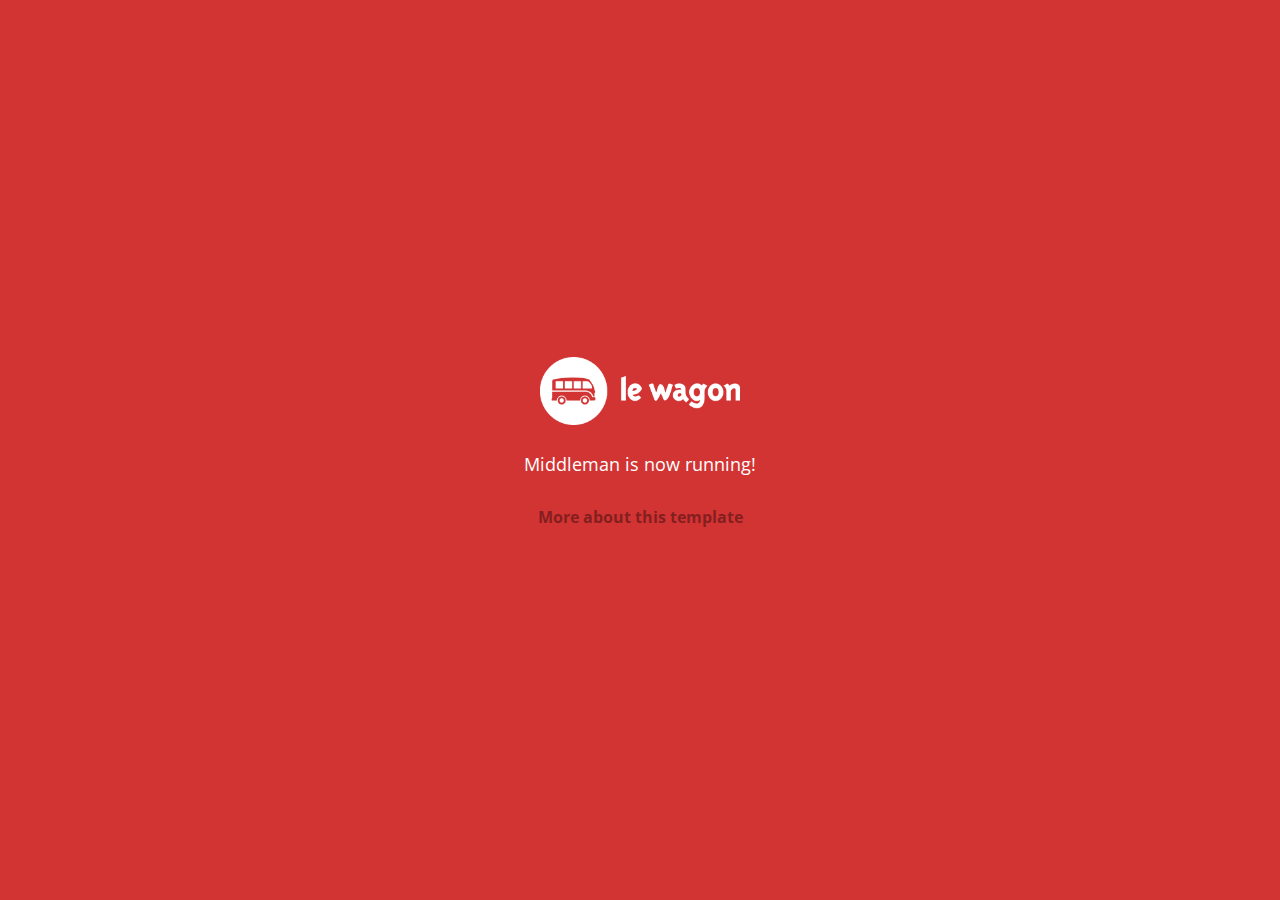
==== index.html @ abef01dd "Automated commit at 2018-11-05 09:50:36 UTC by middleman-deploy 2.0.0-alpha" ====
<!doctype html>
<html>
  <head>
    <meta charset="utf-8">
    <meta http-equiv="x-ua-compatible" content="ie=edge">
    <meta name="viewport"
          content="width=device-width, initial-scale=1, shrink-to-fit=no">
    <!-- Use the title from a page's frontmatter if it has one -->
    <title>Le Wagon - Middleman</title>
    <link href="stylesheets/application-d8451641.css" rel="stylesheet" />
    <script src="javascripts/application-93de88c9.js"></script>
    <link href="images/favicon-f15af148.png" rel="icon" type="image/png" />
  </head>
  <body>
    <div id="home">
  <div class="home-content">
    <img src="images/logo-acc9c0ec.png" width="200" alt="Logo" />
    <p>
      Middleman is now running!
    </p>
    <p class="about">
      <a href="about.html">More about this template</a>
    </p>
  </div>
</div>

  </body>
</html>
---- stylesheets/application-d8451641.css ----
@import url("https://fonts.googleapis.com/css?family=Open+Sans:400,300,700|Raleway:400,100,300,700,500");/*!
 * Bootstrap v3.3.7 (http://getbootstrap.com)
 * Copyright 2011-2016 Twitter, Inc.
 * Licensed under MIT (https://github.com/twbs/bootstrap/blob/master/LICENSE)
 *//*! normalize.css v3.0.3 | MIT License | github.com/necolas/normalize.css */html{font-family:sans-serif;-ms-text-size-adjust:100%;-webkit-text-size-adjust:100%}body{margin:0}article,aside,details,figcaption,figure,footer,header,hgroup,main,menu,nav,section,summary{display:block}audio,canvas,progress,video{display:inline-block;vertical-align:baseline}audio:not([controls]){display:none;height:0}[hidden],template{display:none}a{background-color:transparent}a:active,a:hover{outline:0}abbr[title]{border-bottom:1px dotted}b,strong{font-weight:bold}dfn{font-style:italic}h1{font-size:2em;margin:0.67em 0}mark{background:#ff0;color:#000}small{font-size:80%}sub,sup{font-size:75%;line-height:0;position:relative;vertical-align:baseline}sup{top:-0.5em}sub{bottom:-0.25em}img{border:0}svg:not(:root){overflow:hidden}figure{margin:1em 40px}hr{-webkit-box-sizing:content-box;box-sizing:content-box;height:0}pre{overflow:auto}code,kbd,pre,samp{font-family:monospace, monospace;font-size:1em}button,input,optgroup,select,textarea{color:inherit;font:inherit;margin:0}button{overflow:visible}button,select{text-transform:none}button,html input[type="button"],input[type="reset"],input[type="submit"]{-webkit-appearance:button;cursor:pointer}button[disabled],html input[disabled]{cursor:default}button::-moz-focus-inner,input::-moz-focus-inner{border:0;padding:0}input{line-height:normal}input[type="checkbox"],input[type="radio"]{-webkit-box-sizing:border-box;box-sizing:border-box;padding:0}input[type="number"]::-webkit-inner-spin-button,input[type="number"]::-webkit-outer-spin-button{height:auto}input[type="search"]{-webkit-appearance:textfield;-webkit-box-sizing:content-box;box-sizing:content-box}input[type="search"]::-webkit-search-cancel-button,input[type="search"]::-webkit-search-decoration{-webkit-appearance:none}fieldset{border:1px solid #c0c0c0;margin:0 2px;padding:0.35em 0.625em 0.75em}legend{border:0;padding:0}textarea{overflow:auto}optgroup{font-weight:bold}table{border-collapse:collapse;border-spacing:0}td,th{padding:0}/*! Source: https://github.com/h5bp/html5-boilerplate/blob/master/src/css/main.css */@media print{*,*:before,*:after{background:transparent !important;color:#000 !important;-webkit-box-shadow:none !important;box-shadow:none !important;text-shadow:none !important}a,a:visited{text-decoration:underline}a[href]:after{content:" (" attr(href) ")"}abbr[title]:after{content:" (" attr(title) ")"}a[href^="#"]:after,a[href^="javascript:"]:after{content:""}pre,blockquote{border:1px solid #999;page-break-inside:avoid}thead{display:table-header-group}tr,img{page-break-inside:avoid}img{max-width:100% !important}p,h2,h3{orphans:3;widows:3}h2,h3{page-break-after:avoid}.navbar{display:none}.btn>.caret,.dropup>.btn>.caret{border-top-color:#000 !important}.label{border:1px solid #000}.table{border-collapse:collapse !important}.table td,.table th{background-color:#fff !important}.table-bordered th,.table-bordered td{border:1px solid #ddd !important}}@font-face{font-family:'Glyphicons Halflings';src:url("../assets/bootstrap/glyphicons-halflings-regular-86b6f62b.eot");src:url("../assets/bootstrap/glyphicons-halflings-regular-86b6f62b.eot?#iefix") format("embedded-opentype"),url("../assets/bootstrap/glyphicons-halflings-regular-ca35b697.woff2") format("woff2"),url("../assets/bootstrap/glyphicons-halflings-regular-278e49a8.woff") format("woff"),url("../assets/bootstrap/glyphicons-halflings-regular-44bc1850.ttf") format("truetype"),url("../assets/bootstrap/glyphicons-halflings-regular-de51a849.svg#glyphicons_halflingsregular") format("svg")}.glyphicon{position:relative;top:1px;display:inline-block;font-family:'Glyphicons Halflings';font-style:normal;font-weight:normal;line-height:1;-webkit-font-smoothing:antialiased;-moz-osx-font-smoothing:grayscale}.glyphicon-asterisk:before{content:"\002a"}.glyphicon-plus:before{content:"\002b"}.glyphicon-euro:before,.glyphicon-eur:before{content:"\20ac"}.glyphicon-minus:before{content:"\2212"}.glyphicon-cloud:before{content:"\2601"}.glyphicon-envelope:before{content:"\2709"}.glyphicon-pencil:before{content:"\270f"}.glyphicon-glass:before{content:"\e001"}.glyphicon-music:before{content:"\e002"}.glyphicon-search:before{content:"\e003"}.glyphicon-heart:before{content:"\e005"}.glyphicon-star:before{content:"\e006"}.glyphicon-star-empty:before{content:"\e007"}.glyphicon-user:before{content:"\e008"}.glyphicon-film:before{content:"\e009"}.glyphicon-th-large:before{content:"\e010"}.glyphicon-th:before{content:"\e011"}.glyphicon-th-list:before{content:"\e012"}.glyphicon-ok:before{content:"\e013"}.glyphicon-remove:before{content:"\e014"}.glyphicon-zoom-in:before{content:"\e015"}.glyphicon-zoom-out:before{content:"\e016"}.glyphicon-off:before{content:"\e017"}.glyphicon-signal:before{content:"\e018"}.glyphicon-cog:before{content:"\e019"}.glyphicon-trash:before{content:"\e020"}.glyphicon-home:before{content:"\e021"}.glyphicon-file:before{content:"\e022"}.glyphicon-time:before{content:"\e023"}.glyphicon-road:before{content:"\e024"}.glyphicon-download-alt:before{content:"\e025"}.glyphicon-download:before{content:"\e026"}.glyphicon-upload:before{content:"\e027"}.glyphicon-inbox:before{content:"\e028"}.glyphicon-play-circle:before{content:"\e029"}.glyphicon-repeat:before{content:"\e030"}.glyphicon-refresh:before{content:"\e031"}.glyphicon-list-alt:before{content:"\e032"}.glyphicon-lock:before{content:"\e033"}.glyphicon-flag:before{content:"\e034"}.glyphicon-headphones:before{content:"\e035"}.glyphicon-volume-off:before{content:"\e036"}.glyphicon-volume-down:before{content:"\e037"}.glyphicon-volume-up:before{content:"\e038"}.glyphicon-qrcode:before{content:"\e039"}.glyphicon-barcode:before{content:"\e040"}.glyphicon-tag:before{content:"\e041"}.glyphicon-tags:before{content:"\e042"}.glyphicon-book:before{content:"\e043"}.glyphicon-bookmark:before{content:"\e044"}.glyphicon-print:before{content:"\e045"}.glyphicon-camera:before{content:"\e046"}.glyphicon-font:before{content:"\e047"}.glyphicon-bold:before{content:"\e048"}.glyphicon-italic:before{content:"\e049"}.glyphicon-text-height:before{content:"\e050"}.glyphicon-text-width:before{content:"\e051"}.glyphicon-align-left:before{content:"\e052"}.glyphicon-align-center:before{content:"\e053"}.glyphicon-align-right:before{content:"\e054"}.glyphicon-align-justify:before{content:"\e055"}.glyphicon-list:before{content:"\e056"}.glyphicon-indent-left:before{content:"\e057"}.glyphicon-indent-right:before{content:"\e058"}.glyphicon-facetime-video:before{content:"\e059"}.glyphicon-picture:before{content:"\e060"}.glyphicon-map-marker:before{content:"\e062"}.glyphicon-adjust:before{content:"\e063"}.glyphicon-tint:before{content:"\e064"}.glyphicon-edit:before{content:"\e065"}.glyphicon-share:before{content:"\e066"}.glyphicon-check:before{content:"\e067"}.glyphicon-move:before{content:"\e068"}.glyphicon-step-backward:before{content:"\e069"}.glyphicon-fast-backward:before{content:"\e070"}.glyphicon-backward:before{content:"\e071"}.glyphicon-play:before{content:"\e072"}.glyphicon-pause:before{content:"\e073"}.glyphicon-stop:before{content:"\e074"}.glyphicon-forward:before{content:"\e075"}.glyphicon-fast-forward:before{content:"\e076"}.glyphicon-step-forward:before{content:"\e077"}.glyphicon-eject:before{content:"\e078"}.glyphicon-chevron-left:before{content:"\e079"}.glyphicon-chevron-right:before{content:"\e080"}.glyphicon-plus-sign:before{content:"\e081"}.glyphicon-minus-sign:before{content:"\e082"}.glyphicon-remove-sign:before{content:"\e083"}.glyphicon-ok-sign:before{content:"\e084"}.glyphicon-question-sign:before{content:"\e085"}.glyphicon-info-sign:before{content:"\e086"}.glyphicon-screenshot:before{content:"\e087"}.glyphicon-remove-circle:before{content:"\e088"}.glyphicon-ok-circle:before{content:"\e089"}.glyphicon-ban-circle:before{content:"\e090"}.glyphicon-arrow-left:before{content:"\e091"}.glyphicon-arrow-right:before{content:"\e092"}.glyphicon-arrow-up:before{content:"\e093"}.glyphicon-arrow-down:before{content:"\e094"}.glyphicon-share-alt:before{content:"\e095"}.glyphicon-resize-full:before{content:"\e096"}.glyphicon-resize-small:before{content:"\e097"}.glyphicon-exclamation-sign:before{content:"\e101"}.glyphicon-gift:before{content:"\e102"}.glyphicon-leaf:before{content:"\e103"}.glyphicon-fire:before{content:"\e104"}.glyphicon-eye-open:before{content:"\e105"}.glyphicon-eye-close:before{content:"\e106"}.glyphicon-warning-sign:before{content:"\e107"}.glyphicon-plane:before{content:"\e108"}.glyphicon-calendar:before{content:"\e109"}.glyphicon-random:before{content:"\e110"}.glyphicon-comment:before{content:"\e111"}.glyphicon-magnet:before{content:"\e112"}.glyphicon-chevron-up:before{content:"\e113"}.glyphicon-chevron-down:before{content:"\e114"}.glyphicon-retweet:before{content:"\e115"}.glyphicon-shopping-cart:before{content:"\e116"}.glyphicon-folder-close:before{content:"\e117"}.glyphicon-folder-open:before{content:"\e118"}.glyphicon-resize-vertical:before{content:"\e119"}.glyphicon-resize-horizontal:before{content:"\e120"}.glyphicon-hdd:before{content:"\e121"}.glyphicon-bullhorn:before{content:"\e122"}.glyphicon-bell:before{content:"\e123"}.glyphicon-certificate:before{content:"\e124"}.glyphicon-thumbs-up:before{content:"\e125"}.glyphicon-thumbs-down:before{content:"\e126"}.glyphicon-hand-right:before{content:"\e127"}.glyphicon-hand-left:before{content:"\e128"}.glyphicon-hand-up:before{content:"\e129"}.glyphicon-hand-down:before{content:"\e130"}.glyphicon-circle-arrow-right:before{content:"\e131"}.glyphicon-circle-arrow-left:before{content:"\e132"}.glyphicon-circle-arrow-up:before{content:"\e133"}.glyphicon-circle-arrow-down:before{content:"\e134"}.glyphicon-globe:before{content:"\e135"}.glyphicon-wrench:before{content:"\e136"}.glyphicon-tasks:before{content:"\e137"}.glyphicon-filter:before{content:"\e138"}.glyphicon-briefcase:before{content:"\e139"}.glyphicon-fullscreen:before{content:"\e140"}.glyphicon-dashboard:before{content:"\e141"}.glyphicon-paperclip:before{content:"\e142"}.glyphicon-heart-empty:before{content:"\e143"}.glyphicon-link:before{content:"\e144"}.glyphicon-phone:before{content:"\e145"}.glyphicon-pushpin:before{content:"\e146"}.glyphicon-usd:before{content:"\e148"}.glyphicon-gbp:before{content:"\e149"}.glyphicon-sort:before{content:"\e150"}.glyphicon-sort-by-alphabet:before{content:"\e151"}.glyphicon-sort-by-alphabet-alt:before{content:"\e152"}.glyphicon-sort-by-order:before{content:"\e153"}.glyphicon-sort-by-order-alt:before{content:"\e154"}.glyphicon-sort-by-attributes:before{content:"\e155"}.glyphicon-sort-by-attributes-alt:before{content:"\e156"}.glyphicon-unchecked:before{content:"\e157"}.glyphicon-expand:before{content:"\e158"}.glyphicon-collapse-down:before{content:"\e159"}.glyphicon-collapse-up:before{content:"\e160"}.glyphicon-log-in:before{content:"\e161"}.glyphicon-flash:before{content:"\e162"}.glyphicon-log-out:before{content:"\e163"}.glyphicon-new-window:before{content:"\e164"}.glyphicon-record:before{content:"\e165"}.glyphicon-save:before{content:"\e166"}.glyphicon-open:before{content:"\e167"}.glyphicon-saved:before{content:"\e168"}.glyphicon-import:before{content:"\e169"}.glyphicon-export:before{content:"\e170"}.glyphicon-send:before{content:"\e171"}.glyphicon-floppy-disk:before{content:"\e172"}.glyphicon-floppy-saved:before{content:"\e173"}.glyphicon-floppy-remove:before{content:"\e174"}.glyphicon-floppy-save:before{content:"\e175"}.glyphicon-floppy-open:before{content:"\e176"}.glyphicon-credit-card:before{content:"\e177"}.glyphicon-transfer:before{content:"\e178"}.glyphicon-cutlery:before{content:"\e179"}.glyphicon-header:before{content:"\e180"}.glyphicon-compressed:before{content:"\e181"}.glyphicon-earphone:before{content:"\e182"}.glyphicon-phone-alt:before{content:"\e183"}.glyphicon-tower:before{content:"\e184"}.glyphicon-stats:before{content:"\e185"}.glyphicon-sd-video:before{content:"\e186"}.glyphicon-hd-video:before{content:"\e187"}.glyphicon-subtitles:before{content:"\e188"}.glyphicon-sound-stereo:before{content:"\e189"}.glyphicon-sound-dolby:before{content:"\e190"}.glyphicon-sound-5-1:before{content:"\e191"}.glyphicon-sound-6-1:before{content:"\e192"}.glyphicon-sound-7-1:before{content:"\e193"}.glyphicon-copyright-mark:before{content:"\e194"}.glyphicon-registration-mark:before{content:"\e195"}.glyphicon-cloud-download:before{content:"\e197"}.glyphicon-cloud-upload:before{content:"\e198"}.glyphicon-tree-conifer:before{content:"\e199"}.glyphicon-tree-deciduous:before{content:"\e200"}.glyphicon-cd:before{content:"\e201"}.glyphicon-save-file:before{content:"\e202"}.glyphicon-open-file:before{content:"\e203"}.glyphicon-level-up:before{content:"\e204"}.glyphicon-copy:before{content:"\e205"}.glyphicon-paste:before{content:"\e206"}.glyphicon-alert:before{content:"\e209"}.glyphicon-equalizer:before{content:"\e210"}.glyphicon-king:before{content:"\e211"}.glyphicon-queen:before{content:"\e212"}.glyphicon-pawn:before{content:"\e213"}.glyphicon-bishop:before{content:"\e214"}.glyphicon-knight:before{content:"\e215"}.glyphicon-baby-formula:before{content:"\e216"}.glyphicon-tent:before{content:"\26fa"}.glyphicon-blackboard:before{content:"\e218"}.glyphicon-bed:before{content:"\e219"}.glyphicon-apple:before{content:"\f8ff"}.glyphicon-erase:before{content:"\e221"}.glyphicon-hourglass:before{content:"\231b"}.glyphicon-lamp:before{content:"\e223"}.glyphicon-duplicate:before{content:"\e224"}.glyphicon-piggy-bank:before{content:"\e225"}.glyphicon-scissors:before{content:"\e226"}.glyphicon-bitcoin:before{content:"\e227"}.glyphicon-btc:before{content:"\e227"}.glyphicon-xbt:before{content:"\e227"}.glyphicon-yen:before{content:"\00a5"}.glyphicon-jpy:before{content:"\00a5"}.glyphicon-ruble:before{content:"\20bd"}.glyphicon-rub:before{content:"\20bd"}.glyphicon-scale:before{content:"\e230"}.glyphicon-ice-lolly:before{content:"\e231"}.glyphicon-ice-lolly-tasted:before{content:"\e232"}.glyphicon-education:before{content:"\e233"}.glyphicon-option-horizontal:before{content:"\e234"}.glyphicon-option-vertical:before{content:"\e235"}.glyphicon-menu-hamburger:before{content:"\e236"}.glyphicon-modal-window:before{content:"\e237"}.glyphicon-oil:before{content:"\e238"}.glyphicon-grain:before{content:"\e239"}.glyphicon-sunglasses:before{content:"\e240"}.glyphicon-text-size:before{content:"\e241"}.glyphicon-text-color:before{content:"\e242"}.glyphicon-text-background:before{content:"\e243"}.glyphicon-object-align-top:before{content:"\e244"}.glyphicon-object-align-bottom:before{content:"\e245"}.glyphicon-object-align-horizontal:before{content:"\e246"}.glyphicon-object-align-left:before{content:"\e247"}.glyphicon-object-align-vertical:before{content:"\e248"}.glyphicon-object-align-right:before{content:"\e249"}.glyphicon-triangle-right:before{content:"\e250"}.glyphicon-triangle-left:before{content:"\e251"}.glyphicon-triangle-bottom:before{content:"\e252"}.glyphicon-triangle-top:before{content:"\e253"}.glyphicon-console:before{content:"\e254"}.glyphicon-superscript:before{content:"\e255"}.glyphicon-subscript:before{content:"\e256"}.glyphicon-menu-left:before{content:"\e257"}.glyphicon-menu-right:before{content:"\e258"}.glyphicon-menu-down:before{content:"\e259"}.glyphicon-menu-up:before{content:"\e260"}*{-webkit-box-sizing:border-box;box-sizing:border-box}*:before,*:after{-webkit-box-sizing:border-box;box-sizing:border-box}html{font-size:10px;-webkit-tap-highlight-color:transparent}body{font-family:"Open Sans", "Helvetica", "sans-serif";font-size:18px;line-height:1.42857143;color:#333333;background-color:#F4F4F4}input,button,select,textarea{font-family:inherit;font-size:inherit;line-height:inherit}a{color:#469AE0;text-decoration:none}a:hover,a:focus{color:#1f74ba;text-decoration:underline}a:focus{outline:5px auto -webkit-focus-ring-color;outline-offset:-2px}figure{margin:0}img{vertical-align:middle}.img-responsive{display:block;max-width:100%;height:auto}.img-rounded{border-radius:2px}.img-thumbnail{padding:4px;line-height:1.42857143;background-color:#F4F4F4;border:1px solid #ddd;border-radius:2px;-webkit-transition:all 0.2s ease-in-out;transition:all 0.2s ease-in-out;display:inline-block;max-width:100%;height:auto}.img-circle{border-radius:50%}hr{margin-top:25px;margin-bottom:25px;border:0;border-top:1px solid #eeeeee}.sr-only{position:absolute;width:1px;height:1px;margin:-1px;padding:0;overflow:hidden;clip:rect(0, 0, 0, 0);border:0}.sr-only-focusable:active,.sr-only-focusable:focus{position:static;width:auto;height:auto;margin:0;overflow:visible;clip:auto}[role="button"]{cursor:pointer}h1,h2,h3,h4,h5,h6,.h1,.h2,.h3,.h4,.h5,.h6{font-family:"Raleway", "Helvetica", "sans-serif";font-weight:500;line-height:1.1;color:inherit}h1 small,h1 .small,h2 small,h2 .small,h3 small,h3 .small,h4 small,h4 .small,h5 small,h5 .small,h6 small,h6 .small,.h1 small,.h1 .small,.h2 small,.h2 .small,.h3 small,.h3 .small,.h4 small,.h4 .small,.h5 small,.h5 .small,.h6 small,.h6 .small{font-weight:normal;line-height:1;color:#777777}h1,.h1,h2,.h2,h3,.h3{margin-top:25px;margin-bottom:12.5px}h1 small,h1 .small,.h1 small,.h1 .small,h2 small,h2 .small,.h2 small,.h2 .small,h3 small,h3 .small,.h3 small,.h3 .small{font-size:65%}h4,.h4,h5,.h5,h6,.h6{margin-top:12.5px;margin-bottom:12.5px}h4 small,h4 .small,.h4 small,.h4 .small,h5 small,h5 .small,.h5 small,.h5 .small,h6 small,h6 .small,.h6 small,.h6 .small{font-size:75%}h1,.h1{font-size:46px}h2,.h2{font-size:38px}h3,.h3{font-size:31px}h4,.h4{font-size:23px}h5,.h5{font-size:18px}h6,.h6{font-size:16px}p{margin:0 0 12.5px}.lead{margin-bottom:25px;font-size:20px;font-weight:300;line-height:1.4}@media (min-width: 768px){.lead{font-size:27px}}small,.small{font-size:88%}mark,.mark{background-color:#fcf8e3;padding:.2em}.text-left{text-align:left}.text-right{text-align:right}.text-center{text-align:center}.text-justify{text-align:justify}.text-nowrap{white-space:nowrap}.text-lowercase{text-transform:lowercase}.text-uppercase,.initialism{text-transform:uppercase}.text-capitalize{text-transform:capitalize}.text-muted{color:#777777}.text-primary{color:#469AE0}a.text-primary:hover,a.text-primary:focus{color:#2381d0}.text-success{color:#3c763d}a.text-success:hover,a.text-success:focus{color:#2b542c}.text-info{color:#31708f}a.text-info:hover,a.text-info:focus{color:#245269}.text-warning{color:#8a6d3b}a.text-warning:hover,a.text-warning:focus{color:#66512c}.text-danger{color:#a94442}a.text-danger:hover,a.text-danger:focus{color:#843534}.bg-primary{color:#fff}.bg-primary{background-color:#469AE0}a.bg-primary:hover,a.bg-primary:focus{background-color:#2381d0}.bg-success{background-color:#dff0d8}a.bg-success:hover,a.bg-success:focus{background-color:#c1e2b3}.bg-info{background-color:#d9edf7}a.bg-info:hover,a.bg-info:focus{background-color:#afd9ee}.bg-warning{background-color:#fcf8e3}a.bg-warning:hover,a.bg-warning:focus{background-color:#f7ecb5}.bg-danger{background-color:#f2dede}a.bg-danger:hover,a.bg-danger:focus{background-color:#e4b9b9}.page-header{padding-bottom:11.5px;margin:50px 0 25px;border-bottom:1px solid #eeeeee}ul,ol{margin-top:0;margin-bottom:12.5px}ul ul,ul ol,ol ul,ol ol{margin-bottom:0}.list-unstyled{padding-left:0;list-style:none}.list-inline{padding-left:0;list-style:none;margin-left:-5px}.list-inline>li{display:inline-block;padding-left:5px;padding-right:5px}dl{margin-top:0;margin-bottom:25px}dt,dd{line-height:1.42857143}dt{font-weight:bold}dd{margin-left:0}.dl-horizontal dd:before,.dl-horizontal dd:after{content:" ";display:table}.dl-horizontal dd:after{clear:both}@media (min-width: 768px){.dl-horizontal dt{float:left;width:160px;clear:left;text-align:right;overflow:hidden;text-overflow:ellipsis;white-space:nowrap}.dl-horizontal dd{margin-left:180px}}abbr[title],abbr[data-original-title]{cursor:help;border-bottom:1px dotted #777777}.initialism{font-size:90%}blockquote{padding:12.5px 25px;margin:0 0 25px;font-size:22.5px;border-left:5px solid #eeeeee}blockquote p:last-child,blockquote ul:last-child,blockquote ol:last-child{margin-bottom:0}blockquote footer,blockquote small,blockquote .small{display:block;font-size:80%;line-height:1.42857143;color:#777777}blockquote footer:before,blockquote small:before,blockquote .small:before{content:'\2014 \00A0'}.blockquote-reverse,blockquote.pull-right{padding-right:15px;padding-left:0;border-right:5px solid #eeeeee;border-left:0;text-align:right}.blockquote-reverse footer:before,.blockquote-reverse small:before,.blockquote-reverse .small:before,blockquote.pull-right footer:before,blockquote.pull-right small:before,blockquote.pull-right .small:before{content:''}.blockquote-reverse footer:after,.blockquote-reverse small:after,.blockquote-reverse .small:after,blockquote.pull-right footer:after,blockquote.pull-right small:after,blockquote.pull-right .small:after{content:'\00A0 \2014'}address{margin-bottom:25px;font-style:normal;line-height:1.42857143}code,kbd,pre,samp{font-family:Menlo, Monaco, Consolas, "Courier New", monospace}code{padding:2px 4px;font-size:90%;color:#c7254e;background-color:#f9f2f4;border-radius:2px}kbd{padding:2px 4px;font-size:90%;color:#fff;background-color:#333;border-radius:2px;-webkit-box-shadow:inset 0 -1px 0 rgba(0,0,0,0.25);box-shadow:inset 0 -1px 0 rgba(0,0,0,0.25)}kbd kbd{padding:0;font-size:100%;font-weight:bold;-webkit-box-shadow:none;box-shadow:none}pre{display:block;padding:12px;margin:0 0 12.5px;font-size:17px;line-height:1.42857143;word-break:break-all;word-wrap:break-word;color:#333333;background-color:#f5f5f5;border:1px solid #ccc;border-radius:2px}pre code{padding:0;font-size:inherit;color:inherit;white-space:pre-wrap;background-color:transparent;border-radius:0}.pre-scrollable{max-height:340px;overflow-y:scroll}.container{margin-right:auto;margin-left:auto;padding-left:15px;padding-right:15px}.container:before,.container:after{content:" ";display:table}.container:after{clear:both}@media (min-width: 768px){.container{width:750px}}@media (min-width: 992px){.container{width:970px}}@media (min-width: 1200px){.container{width:1170px}}.container-fluid{margin-right:auto;margin-left:auto;padding-left:15px;padding-right:15px}.container-fluid:before,.container-fluid:after{content:" ";display:table}.container-fluid:after{clear:both}.row{margin-left:-15px;margin-right:-15px}.row:before,.row:after{content:" ";display:table}.row:after{clear:both}.col-xs-1,.col-sm-1,.col-md-1,.col-lg-1,.col-xs-2,.col-sm-2,.col-md-2,.col-lg-2,.col-xs-3,.col-sm-3,.col-md-3,.col-lg-3,.col-xs-4,.col-sm-4,.col-md-4,.col-lg-4,.col-xs-5,.col-sm-5,.col-md-5,.col-lg-5,.col-xs-6,.col-sm-6,.col-md-6,.col-lg-6,.col-xs-7,.col-sm-7,.col-md-7,.col-lg-7,.col-xs-8,.col-sm-8,.col-md-8,.col-lg-8,.col-xs-9,.col-sm-9,.col-md-9,.col-lg-9,.col-xs-10,.col-sm-10,.col-md-10,.col-lg-10,.col-xs-11,.col-sm-11,.col-md-11,.col-lg-11,.col-xs-12,.col-sm-12,.col-md-12,.col-lg-12{position:relative;min-height:1px;padding-left:15px;padding-right:15px}.col-xs-1,.col-xs-2,.col-xs-3,.col-xs-4,.col-xs-5,.col-xs-6,.col-xs-7,.col-xs-8,.col-xs-9,.col-xs-10,.col-xs-11,.col-xs-12{float:left}.col-xs-1{width:8.33333333%}.col-xs-2{width:16.66666667%}.col-xs-3{width:25%}.col-xs-4{width:33.33333333%}.col-xs-5{width:41.66666667%}.col-xs-6{width:50%}.col-xs-7{width:58.33333333%}.col-xs-8{width:66.66666667%}.col-xs-9{width:75%}.col-xs-10{width:83.33333333%}.col-xs-11{width:91.66666667%}.col-xs-12{width:100%}.col-xs-pull-0{right:auto}.col-xs-pull-1{right:8.33333333%}.col-xs-pull-2{right:16.66666667%}.col-xs-pull-3{right:25%}.col-xs-pull-4{right:33.33333333%}.col-xs-pull-5{right:41.66666667%}.col-xs-pull-6{right:50%}.col-xs-pull-7{right:58.33333333%}.col-xs-pull-8{right:66.66666667%}.col-xs-pull-9{right:75%}.col-xs-pull-10{right:83.33333333%}.col-xs-pull-11{right:91.66666667%}.col-xs-pull-12{right:100%}.col-xs-push-0{left:auto}.col-xs-push-1{left:8.33333333%}.col-xs-push-2{left:16.66666667%}.col-xs-push-3{left:25%}.col-xs-push-4{left:33.33333333%}.col-xs-push-5{left:41.66666667%}.col-xs-push-6{left:50%}.col-xs-push-7{left:58.33333333%}.col-xs-push-8{left:66.66666667%}.col-xs-push-9{left:75%}.col-xs-push-10{left:83.33333333%}.col-xs-push-11{left:91.66666667%}.col-xs-push-12{left:100%}.col-xs-offset-0{margin-left:0%}.col-xs-offset-1{margin-left:8.33333333%}.col-xs-offset-2{margin-left:16.66666667%}.col-xs-offset-3{margin-left:25%}.col-xs-offset-4{margin-left:33.33333333%}.col-xs-offset-5{margin-left:41.66666667%}.col-xs-offset-6{margin-left:50%}.col-xs-offset-7{margin-left:58.33333333%}.col-xs-offset-8{margin-left:66.66666667%}.col-xs-offset-9{margin-left:75%}.col-xs-offset-10{margin-left:83.33333333%}.col-xs-offset-11{margin-left:91.66666667%}.col-xs-offset-12{margin-left:100%}@media (min-width: 768px){.col-sm-1,.col-sm-2,.col-sm-3,.col-sm-4,.col-sm-5,.col-sm-6,.col-sm-7,.col-sm-8,.col-sm-9,.col-sm-10,.col-sm-11,.col-sm-12{float:left}.col-sm-1{width:8.33333333%}.col-sm-2{width:16.66666667%}.col-sm-3{width:25%}.col-sm-4{width:33.33333333%}.col-sm-5{width:41.66666667%}.col-sm-6{width:50%}.col-sm-7{width:58.33333333%}.col-sm-8{width:66.66666667%}.col-sm-9{width:75%}.col-sm-10{width:83.33333333%}.col-sm-11{width:91.66666667%}.col-sm-12{width:100%}.col-sm-pull-0{right:auto}.col-sm-pull-1{right:8.33333333%}.col-sm-pull-2{right:16.66666667%}.col-sm-pull-3{right:25%}.col-sm-pull-4{right:33.33333333%}.col-sm-pull-5{right:41.66666667%}.col-sm-pull-6{right:50%}.col-sm-pull-7{right:58.33333333%}.col-sm-pull-8{right:66.66666667%}.col-sm-pull-9{right:75%}.col-sm-pull-10{right:83.33333333%}.col-sm-pull-11{right:91.66666667%}.col-sm-pull-12{right:100%}.col-sm-push-0{left:auto}.col-sm-push-1{left:8.33333333%}.col-sm-push-2{left:16.66666667%}.col-sm-push-3{left:25%}.col-sm-push-4{left:33.33333333%}.col-sm-push-5{left:41.66666667%}.col-sm-push-6{left:50%}.col-sm-push-7{left:58.33333333%}.col-sm-push-8{left:66.66666667%}.col-sm-push-9{left:75%}.col-sm-push-10{left:83.33333333%}.col-sm-push-11{left:91.66666667%}.col-sm-push-12{left:100%}.col-sm-offset-0{margin-left:0%}.col-sm-offset-1{margin-left:8.33333333%}.col-sm-offset-2{margin-left:16.66666667%}.col-sm-offset-3{margin-left:25%}.col-sm-offset-4{margin-left:33.33333333%}.col-sm-offset-5{margin-left:41.66666667%}.col-sm-offset-6{margin-left:50%}.col-sm-offset-7{margin-left:58.33333333%}.col-sm-offset-8{margin-left:66.66666667%}.col-sm-offset-9{margin-left:75%}.col-sm-offset-10{margin-left:83.33333333%}.col-sm-offset-11{margin-left:91.66666667%}.col-sm-offset-12{margin-left:100%}}@media (min-width: 992px){.col-md-1,.col-md-2,.col-md-3,.col-md-4,.col-md-5,.col-md-6,.col-md-7,.col-md-8,.col-md-9,.col-md-10,.col-md-11,.col-md-12{float:left}.col-md-1{width:8.33333333%}.col-md-2{width:16.66666667%}.col-md-3{width:25%}.col-md-4{width:33.33333333%}.col-md-5{width:41.66666667%}.col-md-6{width:50%}.col-md-7{width:58.33333333%}.col-md-8{width:66.66666667%}.col-md-9{width:75%}.col-md-10{width:83.33333333%}.col-md-11{width:91.66666667%}.col-md-12{width:100%}.col-md-pull-0{right:auto}.col-md-pull-1{right:8.33333333%}.col-md-pull-2{right:16.66666667%}.col-md-pull-3{right:25%}.col-md-pull-4{right:33.33333333%}.col-md-pull-5{right:41.66666667%}.col-md-pull-6{right:50%}.col-md-pull-7{right:58.33333333%}.col-md-pull-8{right:66.66666667%}.col-md-pull-9{right:75%}.col-md-pull-10{right:83.33333333%}.col-md-pull-11{right:91.66666667%}.col-md-pull-12{right:100%}.col-md-push-0{left:auto}.col-md-push-1{left:8.33333333%}.col-md-push-2{left:16.66666667%}.col-md-push-3{left:25%}.col-md-push-4{left:33.33333333%}.col-md-push-5{left:41.66666667%}.col-md-push-6{left:50%}.col-md-push-7{left:58.33333333%}.col-md-push-8{left:66.66666667%}.col-md-push-9{left:75%}.col-md-push-10{left:83.33333333%}.col-md-push-11{left:91.66666667%}.col-md-push-12{left:100%}.col-md-offset-0{margin-left:0%}.col-md-offset-1{margin-left:8.33333333%}.col-md-offset-2{margin-left:16.66666667%}.col-md-offset-3{margin-left:25%}.col-md-offset-4{margin-left:33.33333333%}.col-md-offset-5{margin-left:41.66666667%}.col-md-offset-6{margin-left:50%}.col-md-offset-7{margin-left:58.33333333%}.col-md-offset-8{margin-left:66.66666667%}.col-md-offset-9{margin-left:75%}.col-md-offset-10{margin-left:83.33333333%}.col-md-offset-11{margin-left:91.66666667%}.col-md-offset-12{margin-left:100%}}@media (min-width: 1200px){.col-lg-1,.col-lg-2,.col-lg-3,.col-lg-4,.col-lg-5,.col-lg-6,.col-lg-7,.col-lg-8,.col-lg-9,.col-lg-10,.col-lg-11,.col-lg-12{float:left}.col-lg-1{width:8.33333333%}.col-lg-2{width:16.66666667%}.col-lg-3{width:25%}.col-lg-4{width:33.33333333%}.col-lg-5{width:41.66666667%}.col-lg-6{width:50%}.col-lg-7{width:58.33333333%}.col-lg-8{width:66.66666667%}.col-lg-9{width:75%}.col-lg-10{width:83.33333333%}.col-lg-11{width:91.66666667%}.col-lg-12{width:100%}.col-lg-pull-0{right:auto}.col-lg-pull-1{right:8.33333333%}.col-lg-pull-2{right:16.66666667%}.col-lg-pull-3{right:25%}.col-lg-pull-4{right:33.33333333%}.col-lg-pull-5{right:41.66666667%}.col-lg-pull-6{right:50%}.col-lg-pull-7{right:58.33333333%}.col-lg-pull-8{right:66.66666667%}.col-lg-pull-9{right:75%}.col-lg-pull-10{right:83.33333333%}.col-lg-pull-11{right:91.66666667%}.col-lg-pull-12{right:100%}.col-lg-push-0{left:auto}.col-lg-push-1{left:8.33333333%}.col-lg-push-2{left:16.66666667%}.col-lg-push-3{left:25%}.col-lg-push-4{left:33.33333333%}.col-lg-push-5{left:41.66666667%}.col-lg-push-6{left:50%}.col-lg-push-7{left:58.33333333%}.col-lg-push-8{left:66.66666667%}.col-lg-push-9{left:75%}.col-lg-push-10{left:83.33333333%}.col-lg-push-11{left:91.66666667%}.col-lg-push-12{left:100%}.col-lg-offset-0{margin-left:0%}.col-lg-offset-1{margin-left:8.33333333%}.col-lg-offset-2{margin-left:16.66666667%}.col-lg-offset-3{margin-left:25%}.col-lg-offset-4{margin-left:33.33333333%}.col-lg-offset-5{margin-left:41.66666667%}.col-lg-offset-6{margin-left:50%}.col-lg-offset-7{margin-left:58.33333333%}.col-lg-offset-8{margin-left:66.66666667%}.col-lg-offset-9{margin-left:75%}.col-lg-offset-10{margin-left:83.33333333%}.col-lg-offset-11{margin-left:91.66666667%}.col-lg-offset-12{margin-left:100%}}table{background-color:transparent}caption{padding-top:8px;padding-bottom:8px;color:#777777;text-align:left}th{text-align:left}.table{width:100%;max-width:100%;margin-bottom:25px}.table>thead>tr>th,.table>thead>tr>td,.table>tbody>tr>th,.table>tbody>tr>td,.table>tfoot>tr>th,.table>tfoot>tr>td{padding:8px;line-height:1.42857143;vertical-align:top;border-top:1px solid #ddd}.table>thead>tr>th{vertical-align:bottom;border-bottom:2px solid #ddd}.table>caption+thead>tr:first-child>th,.table>caption+thead>tr:first-child>td,.table>colgroup+thead>tr:first-child>th,.table>colgroup+thead>tr:first-child>td,.table>thead:first-child>tr:first-child>th,.table>thead:first-child>tr:first-child>td{border-top:0}.table>tbody+tbody{border-top:2px solid #ddd}.table .table{background-color:#F4F4F4}.table-condensed>thead>tr>th,.table-condensed>thead>tr>td,.table-condensed>tbody>tr>th,.table-condensed>tbody>tr>td,.table-condensed>tfoot>tr>th,.table-condensed>tfoot>tr>td{padding:5px}.table-bordered{border:1px solid #ddd}.table-bordered>thead>tr>th,.table-bordered>thead>tr>td,.table-bordered>tbody>tr>th,.table-bordered>tbody>tr>td,.table-bordered>tfoot>tr>th,.table-bordered>tfoot>tr>td{border:1px solid #ddd}.table-bordered>thead>tr>th,.table-bordered>thead>tr>td{border-bottom-width:2px}.table-striped>tbody>tr:nth-of-type(odd){background-color:#f9f9f9}.table-hover>tbody>tr:hover{background-color:#f5f5f5}table col[class*="col-"]{position:static;float:none;display:table-column}table td[class*="col-"],table th[class*="col-"]{position:static;float:none;display:table-cell}.table>thead>tr>td.active,.table>thead>tr>th.active,.table>thead>tr.active>td,.table>thead>tr.active>th,.table>tbody>tr>td.active,.table>tbody>tr>th.active,.table>tbody>tr.active>td,.table>tbody>tr.active>th,.table>tfoot>tr>td.active,.table>tfoot>tr>th.active,.table>tfoot>tr.active>td,.table>tfoot>tr.active>th{background-color:#f5f5f5}.table-hover>tbody>tr>td.active:hover,.table-hover>tbody>tr>th.active:hover,.table-hover>tbody>tr.active:hover>td,.table-hover>tbody>tr:hover>.active,.table-hover>tbody>tr.active:hover>th{background-color:#e8e8e8}.table>thead>tr>td.success,.table>thead>tr>th.success,.table>thead>tr.success>td,.table>thead>tr.success>th,.table>tbody>tr>td.success,.table>tbody>tr>th.success,.table>tbody>tr.success>td,.table>tbody>tr.success>th,.table>tfoot>tr>td.success,.table>tfoot>tr>th.success,.table>tfoot>tr.success>td,.table>tfoot>tr.success>th{background-color:#dff0d8}.table-hover>tbody>tr>td.success:hover,.table-hover>tbody>tr>th.success:hover,.table-hover>tbody>tr.success:hover>td,.table-hover>tbody>tr:hover>.success,.table-hover>tbody>tr.success:hover>th{background-color:#d0e9c6}.table>thead>tr>td.info,.table>thead>tr>th.info,.table>thead>tr.info>td,.table>thead>tr.info>th,.table>tbody>tr>td.info,.table>tbody>tr>th.info,.table>tbody>tr.info>td,.table>tbody>tr.info>th,.table>tfoot>tr>td.info,.table>tfoot>tr>th.info,.table>tfoot>tr.info>td,.table>tfoot>tr.info>th{background-color:#d9edf7}.table-hover>tbody>tr>td.info:hover,.table-hover>tbody>tr>th.info:hover,.table-hover>tbody>tr.info:hover>td,.table-hover>tbody>tr:hover>.info,.table-hover>tbody>tr.info:hover>th{background-color:#c4e3f3}.table>thead>tr>td.warning,.table>thead>tr>th.warning,.table>thead>tr.warning>td,.table>thead>tr.warning>th,.table>tbody>tr>td.warning,.table>tbody>tr>th.warning,.table>tbody>tr.warning>td,.table>tbody>tr.warning>th,.table>tfoot>tr>td.warning,.table>tfoot>tr>th.warning,.table>tfoot>tr.warning>td,.table>tfoot>tr.warning>th{background-color:#fcf8e3}.table-hover>tbody>tr>td.warning:hover,.table-hover>tbody>tr>th.warning:hover,.table-hover>tbody>tr.warning:hover>td,.table-hover>tbody>tr:hover>.warning,.table-hover>tbody>tr.warning:hover>th{background-color:#faf2cc}.table>thead>tr>td.danger,.table>thead>tr>th.danger,.table>thead>tr.danger>td,.table>thead>tr.danger>th,.table>tbody>tr>td.danger,.table>tbody>tr>th.danger,.table>tbody>tr.danger>td,.table>tbody>tr.danger>th,.table>tfoot>tr>td.danger,.table>tfoot>tr>th.danger,.table>tfoot>tr.danger>td,.table>tfoot>tr.danger>th{background-color:#f2dede}.table-hover>tbody>tr>td.danger:hover,.table-hover>tbody>tr>th.danger:hover,.table-hover>tbody>tr.danger:hover>td,.table-hover>tbody>tr:hover>.danger,.table-hover>tbody>tr.danger:hover>th{background-color:#ebcccc}.table-responsive{overflow-x:auto;min-height:0.01%}@media screen and (max-width: 767px){.table-responsive{width:100%;margin-bottom:18.75px;overflow-y:hidden;-ms-overflow-style:-ms-autohiding-scrollbar;border:1px solid #ddd}.table-responsive>.table{margin-bottom:0}.table-responsive>.table>thead>tr>th,.table-responsive>.table>thead>tr>td,.table-responsive>.table>tbody>tr>th,.table-responsive>.table>tbody>tr>td,.table-responsive>.table>tfoot>tr>th,.table-responsive>.table>tfoot>tr>td{white-space:nowrap}.table-responsive>.table-bordered{border:0}.table-responsive>.table-bordered>thead>tr>th:first-child,.table-responsive>.table-bordered>thead>tr>td:first-child,.table-responsive>.table-bordered>tbody>tr>th:first-child,.table-responsive>.table-bordered>tbody>tr>td:first-child,.table-responsive>.table-bordered>tfoot>tr>th:first-child,.table-responsive>.table-bordered>tfoot>tr>td:first-child{border-left:0}.table-responsive>.table-bordered>thead>tr>th:last-child,.table-responsive>.table-bordered>thead>tr>td:last-child,.table-responsive>.table-bordered>tbody>tr>th:last-child,.table-responsive>.table-bordered>tbody>tr>td:last-child,.table-responsive>.table-bordered>tfoot>tr>th:last-child,.table-responsive>.table-bordered>tfoot>tr>td:last-child{border-right:0}.table-responsive>.table-bordered>tbody>tr:last-child>th,.table-responsive>.table-bordered>tbody>tr:last-child>td,.table-responsive>.table-bordered>tfoot>tr:last-child>th,.table-responsive>.table-bordered>tfoot>tr:last-child>td{border-bottom:0}}fieldset{padding:0;margin:0;border:0;min-width:0}legend{display:block;width:100%;padding:0;margin-bottom:25px;font-size:27px;line-height:inherit;color:#333333;border:0;border-bottom:1px solid #e5e5e5}label{display:inline-block;max-width:100%;margin-bottom:5px;font-weight:bold}input[type="search"]{-webkit-box-sizing:border-box;box-sizing:border-box}input[type="radio"],input[type="checkbox"]{margin:4px 0 0;margin-top:1px \9;line-height:normal}input[type="file"]{display:block}input[type="range"]{display:block;width:100%}select[multiple],select[size]{height:auto}input[type="file"]:focus,input[type="radio"]:focus,input[type="checkbox"]:focus{outline:5px auto -webkit-focus-ring-color;outline-offset:-2px}output{display:block;padding-top:7px;font-size:18px;line-height:1.42857143;color:#000000}.form-control{display:block;width:100%;height:39px;padding:6px 12px;font-size:18px;line-height:1.42857143;color:#000000;background-color:#fff;background-image:none;border:1px solid #ccc;border-radius:2px;-webkit-box-shadow:inset 0 1px 1px rgba(0,0,0,0.075);box-shadow:inset 0 1px 1px rgba(0,0,0,0.075);-webkit-transition:border-color ease-in-out 0.15s, box-shadow ease-in-out 0.15s;-webkit-transition:border-color ease-in-out 0.15s, -webkit-box-shadow ease-in-out 0.15s;transition:border-color ease-in-out 0.15s, -webkit-box-shadow ease-in-out 0.15s;transition:border-color ease-in-out 0.15s, box-shadow ease-in-out 0.15s;transition:border-color ease-in-out 0.15s, box-shadow ease-in-out 0.15s, -webkit-box-shadow ease-in-out 0.15s}.form-control:focus{border-color:#66afe9;outline:0;-webkit-box-shadow:inset 0 1px 1px rgba(0,0,0,0.075),0 0 8px rgba(102,175,233,0.6);box-shadow:inset 0 1px 1px rgba(0,0,0,0.075),0 0 8px rgba(102,175,233,0.6)}.form-control::-moz-placeholder{color:#999;opacity:1}.form-control:-ms-input-placeholder{color:#999}.form-control::-webkit-input-placeholder{color:#999}.form-control::-ms-expand{border:0;background-color:transparent}.form-control[disabled],.form-control[readonly],fieldset[disabled] .form-control{background-color:#eeeeee;opacity:1}.form-control[disabled],fieldset[disabled] .form-control{cursor:not-allowed}textarea.form-control{height:auto}input[type="search"]{-webkit-appearance:none}@media screen and (-webkit-min-device-pixel-ratio: 0){input[type="date"].form-control,input[type="time"].form-control,input[type="datetime-local"].form-control,input[type="month"].form-control{line-height:39px}input[type="date"].input-sm,.input-group-sm>input[type="date"].form-control,.input-group-sm>input[type="date"].input-group-addon,.input-group-sm>.input-group-btn>input[type="date"].btn,.input-group-sm input[type="date"],input[type="time"].input-sm,.input-group-sm>input[type="time"].form-control,.input-group-sm>input[type="time"].input-group-addon,.input-group-sm>.input-group-btn>input[type="time"].btn,.input-group-sm input[type="time"],input[type="datetime-local"].input-sm,.input-group-sm>input[type="datetime-local"].form-control,.input-group-sm>input[type="datetime-local"].input-group-addon,.input-group-sm>.input-group-btn>input[type="datetime-local"].btn,.input-group-sm input[type="datetime-local"],input[type="month"].input-sm,.input-group-sm>input[type="month"].form-control,.input-group-sm>input[type="month"].input-group-addon,.input-group-sm>.input-group-btn>input[type="month"].btn,.input-group-sm input[type="month"]{line-height:36px}input[type="date"].input-lg,.input-group-lg>input[type="date"].form-control,.input-group-lg>input[type="date"].input-group-addon,.input-group-lg>.input-group-btn>input[type="date"].btn,.input-group-lg input[type="date"],input[type="time"].input-lg,.input-group-lg>input[type="time"].form-control,.input-group-lg>input[type="time"].input-group-addon,.input-group-lg>.input-group-btn>input[type="time"].btn,.input-group-lg input[type="time"],input[type="datetime-local"].input-lg,.input-group-lg>input[type="datetime-local"].form-control,.input-group-lg>input[type="datetime-local"].input-group-addon,.input-group-lg>.input-group-btn>input[type="datetime-local"].btn,.input-group-lg input[type="datetime-local"],input[type="month"].input-lg,.input-group-lg>input[type="month"].form-control,.input-group-lg>input[type="month"].input-group-addon,.input-group-lg>.input-group-btn>input[type="month"].btn,.input-group-lg input[type="month"]{line-height:53px}}.form-group{margin-bottom:15px}.radio,.checkbox{position:relative;display:block;margin-top:10px;margin-bottom:10px}.radio label,.checkbox label{min-height:25px;padding-left:20px;margin-bottom:0;font-weight:normal;cursor:pointer}.radio input[type="radio"],.radio-inline input[type="radio"],.checkbox input[type="checkbox"],.checkbox-inline input[type="checkbox"]{position:absolute;margin-left:-20px;margin-top:4px \9}.radio+.radio,.checkbox+.checkbox{margin-top:-5px}.radio-inline,.checkbox-inline{position:relative;display:inline-block;padding-left:20px;margin-bottom:0;vertical-align:middle;font-weight:normal;cursor:pointer}.radio-inline+.radio-inline,.checkbox-inline+.checkbox-inline{margin-top:0;margin-left:10px}input[type="radio"][disabled],input[type="radio"].disabled,fieldset[disabled] input[type="radio"],input[type="checkbox"][disabled],input[type="checkbox"].disabled,fieldset[disabled] input[type="checkbox"]{cursor:not-allowed}.radio-inline.disabled,fieldset[disabled] .radio-inline,.checkbox-inline.disabled,fieldset[disabled] .checkbox-inline{cursor:not-allowed}.radio.disabled label,fieldset[disabled] .radio label,.checkbox.disabled label,fieldset[disabled] .checkbox label{cursor:not-allowed}.form-control-static{padding-top:7px;padding-bottom:7px;margin-bottom:0;min-height:43px}.form-control-static.input-lg,.input-group-lg>.form-control-static.form-control,.input-group-lg>.form-control-static.input-group-addon,.input-group-lg>.input-group-btn>.form-control-static.btn,.form-control-static.input-sm,.input-group-sm>.form-control-static.form-control,.input-group-sm>.form-control-static.input-group-addon,.input-group-sm>.input-group-btn>.form-control-static.btn{padding-left:0;padding-right:0}.input-sm,.input-group-sm>.form-control,.input-group-sm>.input-group-addon,.input-group-sm>.input-group-btn>.btn{height:36px;padding:5px 10px;font-size:16px;line-height:1.5;border-radius:2px}select.input-sm,.input-group-sm>select.form-control,.input-group-sm>select.input-group-addon,.input-group-sm>.input-group-btn>select.btn{height:36px;line-height:36px}textarea.input-sm,.input-group-sm>textarea.form-control,.input-group-sm>textarea.input-group-addon,.input-group-sm>.input-group-btn>textarea.btn,select[multiple].input-sm,.input-group-sm>select[multiple].form-control,.input-group-sm>select[multiple].input-group-addon,.input-group-sm>.input-group-btn>select[multiple].btn{height:auto}.form-group-sm .form-control{height:36px;padding:5px 10px;font-size:16px;line-height:1.5;border-radius:2px}.form-group-sm select.form-control{height:36px;line-height:36px}.form-group-sm textarea.form-control,.form-group-sm select[multiple].form-control{height:auto}.form-group-sm .form-control-static{height:36px;min-height:41px;padding:6px 10px;font-size:16px;line-height:1.5}.input-lg,.input-group-lg>.form-control,.input-group-lg>.input-group-addon,.input-group-lg>.input-group-btn>.btn{height:53px;padding:10px 16px;font-size:23px;line-height:1.3333333;border-radius:2px}select.input-lg,.input-group-lg>select.form-control,.input-group-lg>select.input-group-addon,.input-group-lg>.input-group-btn>select.btn{height:53px;line-height:53px}textarea.input-lg,.input-group-lg>textarea.form-control,.input-group-lg>textarea.input-group-addon,.input-group-lg>.input-group-btn>textarea.btn,select[multiple].input-lg,.input-group-lg>select[multiple].form-control,.input-group-lg>select[multiple].input-group-addon,.input-group-lg>.input-group-btn>select[multiple].btn{height:auto}.form-group-lg .form-control{height:53px;padding:10px 16px;font-size:23px;line-height:1.3333333;border-radius:2px}.form-group-lg select.form-control{height:53px;line-height:53px}.form-group-lg textarea.form-control,.form-group-lg select[multiple].form-control{height:auto}.form-group-lg .form-control-static{height:53px;min-height:48px;padding:11px 16px;font-size:23px;line-height:1.3333333}.has-feedback{position:relative}.has-feedback .form-control{padding-right:48.75px}.form-control-feedback{position:absolute;top:0;right:0;z-index:2;display:block;width:39px;height:39px;line-height:39px;text-align:center;pointer-events:none}.input-lg+.form-control-feedback,.input-group-lg>.form-control+.form-control-feedback,.input-group-lg>.input-group-addon+.form-control-feedback,.input-group-lg>.input-group-btn>.btn+.form-control-feedback,.input-group-lg+.form-control-feedback,.form-group-lg .form-control+.form-control-feedback{width:53px;height:53px;line-height:53px}.input-sm+.form-control-feedback,.input-group-sm>.form-control+.form-control-feedback,.input-group-sm>.input-group-addon+.form-control-feedback,.input-group-sm>.input-group-btn>.btn+.form-control-feedback,.input-group-sm+.form-control-feedback,.form-group-sm .form-control+.form-control-feedback{width:36px;height:36px;line-height:36px}.has-success .help-block,.has-success .control-label,.has-success .radio,.has-success .checkbox,.has-success .radio-inline,.has-success .checkbox-inline,.has-success.radio label,.has-success.checkbox label,.has-success.radio-inline label,.has-success.checkbox-inline label{color:#3c763d}.has-success .form-control{border-color:#3c763d;-webkit-box-shadow:inset 0 1px 1px rgba(0,0,0,0.075);box-shadow:inset 0 1px 1px rgba(0,0,0,0.075)}.has-success .form-control:focus{border-color:#2b542c;-webkit-box-shadow:inset 0 1px 1px rgba(0,0,0,0.075),0 0 6px #67b168;box-shadow:inset 0 1px 1px rgba(0,0,0,0.075),0 0 6px #67b168}.has-success .input-group-addon{color:#3c763d;border-color:#3c763d;background-color:#dff0d8}.has-success .form-control-feedback{color:#3c763d}.has-warning .help-block,.has-warning .control-label,.has-warning .radio,.has-warning .checkbox,.has-warning .radio-inline,.has-warning .checkbox-inline,.has-warning.radio label,.has-warning.checkbox label,.has-warning.radio-inline label,.has-warning.checkbox-inline label{color:#8a6d3b}.has-warning .form-control{border-color:#8a6d3b;-webkit-box-shadow:inset 0 1px 1px rgba(0,0,0,0.075);box-shadow:inset 0 1px 1px rgba(0,0,0,0.075)}.has-warning .form-control:focus{border-color:#66512c;-webkit-box-shadow:inset 0 1px 1px rgba(0,0,0,0.075),0 0 6px #c0a16b;box-shadow:inset 0 1px 1px rgba(0,0,0,0.075),0 0 6px #c0a16b}.has-warning .input-group-addon{color:#8a6d3b;border-color:#8a6d3b;background-color:#fcf8e3}.has-warning .form-control-feedback{color:#8a6d3b}.has-error .help-block,.has-error .control-label,.has-error .radio,.has-error .checkbox,.has-error .radio-inline,.has-error .checkbox-inline,.has-error.radio label,.has-error.checkbox label,.has-error.radio-inline label,.has-error.checkbox-inline label{color:#a94442}.has-error .form-control{border-color:#a94442;-webkit-box-shadow:inset 0 1px 1px rgba(0,0,0,0.075);box-shadow:inset 0 1px 1px rgba(0,0,0,0.075)}.has-error .form-control:focus{border-color:#843534;-webkit-box-shadow:inset 0 1px 1px rgba(0,0,0,0.075),0 0 6px #ce8483;box-shadow:inset 0 1px 1px rgba(0,0,0,0.075),0 0 6px #ce8483}.has-error .input-group-addon{color:#a94442;border-color:#a94442;background-color:#f2dede}.has-error .form-control-feedback{color:#a94442}.has-feedback label ~ .form-control-feedback{top:30px}.has-feedback label.sr-only ~ .form-control-feedback{top:0}.help-block{display:block;margin-top:5px;margin-bottom:10px;color:#737373}@media (min-width: 768px){.form-inline .form-group{display:inline-block;margin-bottom:0;vertical-align:middle}.form-inline .form-control{display:inline-block;width:auto;vertical-align:middle}.form-inline .form-control-static{display:inline-block}.form-inline .input-group{display:inline-table;vertical-align:middle}.form-inline .input-group .input-group-addon,.form-inline .input-group .input-group-btn,.form-inline .input-group .form-control{width:auto}.form-inline .input-group>.form-control{width:100%}.form-inline .control-label{margin-bottom:0;vertical-align:middle}.form-inline .radio,.form-inline .checkbox{display:inline-block;margin-top:0;margin-bottom:0;vertical-align:middle}.form-inline .radio label,.form-inline .checkbox label{padding-left:0}.form-inline .radio input[type="radio"],.form-inline .checkbox input[type="checkbox"]{position:relative;margin-left:0}.form-inline .has-feedback .form-control-feedback{top:0}}.form-horizontal .radio,.form-horizontal .checkbox,.form-horizontal .radio-inline,.form-horizontal .checkbox-inline{margin-top:0;margin-bottom:0;padding-top:7px}.form-horizontal .radio,.form-horizontal .checkbox{min-height:32px}.form-horizontal .form-group{margin-left:-15px;margin-right:-15px}.form-horizontal .form-group:before,.form-horizontal .form-group:after{content:" ";display:table}.form-horizontal .form-group:after{clear:both}@media (min-width: 768px){.form-horizontal .control-label{text-align:right;margin-bottom:0;padding-top:7px}}.form-horizontal .has-feedback .form-control-feedback{right:15px}@media (min-width: 768px){.form-horizontal .form-group-lg .control-label{padding-top:11px;font-size:23px}}@media (min-width: 768px){.form-horizontal .form-group-sm .control-label{padding-top:6px;font-size:16px}}.btn{display:inline-block;margin-bottom:0;font-weight:normal;text-align:center;vertical-align:middle;-ms-touch-action:manipulation;touch-action:manipulation;cursor:pointer;background-image:none;border:1px solid transparent;white-space:nowrap;padding:6px 12px;font-size:18px;line-height:1.42857143;border-radius:2px;-webkit-user-select:none;-moz-user-select:none;-ms-user-select:none;user-select:none}.btn:focus,.btn.focus,.btn:active:focus,.btn:active.focus,.btn.active:focus,.btn.active.focus{outline:5px auto -webkit-focus-ring-color;outline-offset:-2px}.btn:hover,.btn:focus,.btn.focus{color:#333;text-decoration:none}.btn:active,.btn.active{outline:0;background-image:none;-webkit-box-shadow:inset 0 3px 5px rgba(0,0,0,0.125);box-shadow:inset 0 3px 5px rgba(0,0,0,0.125)}.btn.disabled,.btn[disabled],fieldset[disabled] .btn{cursor:not-allowed;opacity:0.65;filter:alpha(opacity=65);-webkit-box-shadow:none;box-shadow:none}a.btn.disabled,fieldset[disabled] a.btn{pointer-events:none}.btn-default{color:#333;background-color:#fff;border-color:#ccc}.btn-default:focus,.btn-default.focus{color:#333;background-color:#e6e6e6;border-color:#8c8c8c}.btn-default:hover{color:#333;background-color:#e6e6e6;border-color:#adadad}.btn-default:active,.btn-default.active,.open>.btn-default.dropdown-toggle{color:#333;background-color:#e6e6e6;border-color:#adadad}.btn-default:active:hover,.btn-default:active:focus,.btn-default:active.focus,.btn-default.active:hover,.btn-default.active:focus,.btn-default.active.focus,.open>.btn-default.dropdown-toggle:hover,.open>.btn-default.dropdown-toggle:focus,.open>.btn-default.dropdown-toggle.focus{color:#333;background-color:#d4d4d4;border-color:#8c8c8c}.btn-default:active,.btn-default.active,.open>.btn-default.dropdown-toggle{background-image:none}.btn-default.disabled:hover,.btn-default.disabled:focus,.btn-default.disabled.focus,.btn-default[disabled]:hover,.btn-default[disabled]:focus,.btn-default[disabled].focus,fieldset[disabled] .btn-default:hover,fieldset[disabled] .btn-default:focus,fieldset[disabled] .btn-default.focus{background-color:#fff;border-color:#ccc}.btn-default .badge{color:#fff;background-color:#333}.btn-primary{color:#fff;background-color:#469AE0;border-color:#308edc}.btn-primary:focus,.btn-primary.focus{color:#fff;background-color:#2381d0;border-color:#144b79}.btn-primary:hover{color:#fff;background-color:#2381d0;border-color:#1e6eb2}.btn-primary:active,.btn-primary.active,.open>.btn-primary.dropdown-toggle{color:#fff;background-color:#2381d0;border-color:#1e6eb2}.btn-primary:active:hover,.btn-primary:active:focus,.btn-primary:active.focus,.btn-primary.active:hover,.btn-primary.active:focus,.btn-primary.active.focus,.open>.btn-primary.dropdown-toggle:hover,.open>.btn-primary.dropdown-toggle:focus,.open>.btn-primary.dropdown-toggle.focus{color:#fff;background-color:#1e6eb2;border-color:#144b79}.btn-primary:active,.btn-primary.active,.open>.btn-primary.dropdown-toggle{background-image:none}.btn-primary.disabled:hover,.btn-primary.disabled:focus,.btn-primary.disabled.focus,.btn-primary[disabled]:hover,.btn-primary[disabled]:focus,.btn-primary[disabled].focus,fieldset[disabled] .btn-primary:hover,fieldset[disabled] .btn-primary:focus,fieldset[disabled] .btn-primary.focus{background-color:#469AE0;border-color:#308edc}.btn-primary .badge{color:#469AE0;background-color:#fff}.btn-success{color:#fff;background-color:#32B796;border-color:#2da386}.btn-success:focus,.btn-success.focus{color:#fff;background-color:#278f75;border-color:#113f34}.btn-success:hover{color:#fff;background-color:#278f75;border-color:#1f735e}.btn-success:active,.btn-success.active,.open>.btn-success.dropdown-toggle{color:#fff;background-color:#278f75;border-color:#1f735e}.btn-success:active:hover,.btn-success:active:focus,.btn-success:active.focus,.btn-success.active:hover,.btn-success.active:focus,.btn-success.active.focus,.open>.btn-success.dropdown-toggle:hover,.open>.btn-success.dropdown-toggle:focus,.open>.btn-success.dropdown-toggle.focus{color:#fff;background-color:#1f735e;border-color:#113f34}.btn-success:active,.btn-success.active,.open>.btn-success.dropdown-toggle{background-image:none}.btn-success.disabled:hover,.btn-success.disabled:focus,.btn-success.disabled.focus,.btn-success[disabled]:hover,.btn-success[disabled]:focus,.btn-success[disabled].focus,fieldset[disabled] .btn-success:hover,fieldset[disabled] .btn-success:focus,fieldset[disabled] .btn-success.focus{background-color:#32B796;border-color:#2da386}.btn-success .badge{color:#32B796;background-color:#fff}.btn-info{color:#fff;background-color:#FDB631;border-color:#fdad18}.btn-info:focus,.btn-info.focus{color:#fff;background-color:#f9a302;border-color:#946101}.btn-info:hover{color:#fff;background-color:#f9a302;border-color:#d58c02}.btn-info:active,.btn-info.active,.open>.btn-info.dropdown-toggle{color:#fff;background-color:#f9a302;border-color:#d58c02}.btn-info:active:hover,.btn-info:active:focus,.btn-info:active.focus,.btn-info.active:hover,.btn-info.active:focus,.btn-info.active.focus,.open>.btn-info.dropdown-toggle:hover,.open>.btn-info.dropdown-toggle:focus,.open>.btn-info.dropdown-toggle.focus{color:#fff;background-color:#d58c02;border-color:#946101}.btn-info:active,.btn-info.active,.open>.btn-info.dropdown-toggle{background-image:none}.btn-info.disabled:hover,.btn-info.disabled:focus,.btn-info.disabled.focus,.btn-info[disabled]:hover,.btn-info[disabled]:focus,.btn-info[disabled].focus,fieldset[disabled] .btn-info:hover,fieldset[disabled] .btn-info:focus,fieldset[disabled] .btn-info.focus{background-color:#FDB631;border-color:#fdad18}.btn-info .badge{color:#FDB631;background-color:#fff}.btn-warning{color:#fff;background-color:#E67E22;border-color:#d67118}.btn-warning:focus,.btn-warning.focus{color:#fff;background-color:#bf6516;border-color:#64350b}.btn-warning:hover{color:#fff;background-color:#bf6516;border-color:#9f5412}.btn-warning:active,.btn-warning.active,.open>.btn-warning.dropdown-toggle{color:#fff;background-color:#bf6516;border-color:#9f5412}.btn-warning:active:hover,.btn-warning:active:focus,.btn-warning:active.focus,.btn-warning.active:hover,.btn-warning.active:focus,.btn-warning.active.focus,.open>.btn-warning.dropdown-toggle:hover,.open>.btn-warning.dropdown-toggle:focus,.open>.btn-warning.dropdown-toggle.focus{color:#fff;background-color:#9f5412;border-color:#64350b}.btn-warning:active,.btn-warning.active,.open>.btn-warning.dropdown-toggle{background-image:none}.btn-warning.disabled:hover,.btn-warning.disabled:focus,.btn-warning.disabled.focus,.btn-warning[disabled]:hover,.btn-warning[disabled]:focus,.btn-warning[disabled].focus,fieldset[disabled] .btn-warning:hover,fieldset[disabled] .btn-warning:focus,fieldset[disabled] .btn-warning.focus{background-color:#E67E22;border-color:#d67118}.btn-warning .badge{color:#E67E22;background-color:#fff}.btn-danger{color:#fff;background-color:#EE5F5B;border-color:#ec4844}.btn-danger:focus,.btn-danger.focus{color:#fff;background-color:#e9322d;border-color:#9f1411}.btn-danger:hover{color:#fff;background-color:#e9322d;border-color:#dc1c17}.btn-danger:active,.btn-danger.active,.open>.btn-danger.dropdown-toggle{color:#fff;background-color:#e9322d;border-color:#dc1c17}.btn-danger:active:hover,.btn-danger:active:focus,.btn-danger:active.focus,.btn-danger.active:hover,.btn-danger.active:focus,.btn-danger.active.focus,.open>.btn-danger.dropdown-toggle:hover,.open>.btn-danger.dropdown-toggle:focus,.open>.btn-danger.dropdown-toggle.focus{color:#fff;background-color:#dc1c17;border-color:#9f1411}.btn-danger:active,.btn-danger.active,.open>.btn-danger.dropdown-toggle{background-image:none}.btn-danger.disabled:hover,.btn-danger.disabled:focus,.btn-danger.disabled.focus,.btn-danger[disabled]:hover,.btn-danger[disabled]:focus,.btn-danger[disabled].focus,fieldset[disabled] .btn-danger:hover,fieldset[disabled] .btn-danger:focus,fieldset[disabled] .btn-danger.focus{background-color:#EE5F5B;border-color:#ec4844}.btn-danger .badge{color:#EE5F5B;background-color:#fff}.btn-link{color:#469AE0;font-weight:normal;border-radius:0}.btn-link,.btn-link:active,.btn-link.active,.btn-link[disabled],fieldset[disabled] .btn-link{background-color:transparent;-webkit-box-shadow:none;box-shadow:none}.btn-link,.btn-link:hover,.btn-link:focus,.btn-link:active{border-color:transparent}.btn-link:hover,.btn-link:focus{color:#1f74ba;text-decoration:underline;background-color:transparent}.btn-link[disabled]:hover,.btn-link[disabled]:focus,fieldset[disabled] .btn-link:hover,fieldset[disabled] .btn-link:focus{color:#777777;text-decoration:none}.btn-lg,.btn-group-lg>.btn{padding:10px 16px;font-size:23px;line-height:1.3333333;border-radius:2px}.btn-sm,.btn-group-sm>.btn{padding:5px 10px;font-size:16px;line-height:1.5;border-radius:2px}.btn-xs,.btn-group-xs>.btn{padding:1px 5px;font-size:16px;line-height:1.5;border-radius:2px}.btn-block{display:block;width:100%}.btn-block+.btn-block{margin-top:5px}input[type="submit"].btn-block,input[type="reset"].btn-block,input[type="button"].btn-block{width:100%}.fade{opacity:0;-webkit-transition:opacity 0.15s linear;transition:opacity 0.15s linear}.fade.in{opacity:1}.collapse{display:none}.collapse.in{display:block}tr.collapse.in{display:table-row}tbody.collapse.in{display:table-row-group}.collapsing{position:relative;height:0;overflow:hidden;-webkit-transition-property:height, visibility;transition-property:height, visibility;-webkit-transition-duration:0.35s;transition-duration:0.35s;-webkit-transition-timing-function:ease;transition-timing-function:ease}.caret{display:inline-block;width:0;height:0;margin-left:2px;vertical-align:middle;border-top:4px dashed;border-top:4px solid \9;border-right:4px solid transparent;border-left:4px solid transparent}.dropup,.dropdown{position:relative}.dropdown-toggle:focus{outline:0}.dropdown-menu{position:absolute;top:100%;left:0;z-index:1000;display:none;float:left;min-width:160px;padding:5px 0;margin:2px 0 0;list-style:none;font-size:18px;text-align:left;background-color:#fff;border:1px solid #ccc;border:1px solid rgba(0,0,0,0.15);border-radius:2px;-webkit-box-shadow:0 6px 12px rgba(0,0,0,0.175);box-shadow:0 6px 12px rgba(0,0,0,0.175);background-clip:padding-box}.dropdown-menu.pull-right{right:0;left:auto}.dropdown-menu .divider{height:1px;margin:11.5px 0;overflow:hidden;background-color:#e5e5e5}.dropdown-menu>li>a{display:block;padding:3px 20px;clear:both;font-weight:normal;line-height:1.42857143;color:#333333;white-space:nowrap}.dropdown-menu>li>a:hover,.dropdown-menu>li>a:focus{text-decoration:none;color:#262626;background-color:#f5f5f5}.dropdown-menu>.active>a,.dropdown-menu>.active>a:hover,.dropdown-menu>.active>a:focus{color:#fff;text-decoration:none;outline:0;background-color:#469AE0}.dropdown-menu>.disabled>a,.dropdown-menu>.disabled>a:hover,.dropdown-menu>.disabled>a:focus{color:#777777}.dropdown-menu>.disabled>a:hover,.dropdown-menu>.disabled>a:focus{text-decoration:none;background-color:transparent;background-image:none;filter:progid:DXImageTransform.Microsoft.gradient(enabled = false);cursor:not-allowed}.open>.dropdown-menu{display:block}.open>a{outline:0}.dropdown-menu-right{left:auto;right:0}.dropdown-menu-left{left:0;right:auto}.dropdown-header{display:block;padding:3px 20px;font-size:16px;line-height:1.42857143;color:#777777;white-space:nowrap}.dropdown-backdrop{position:fixed;left:0;right:0;bottom:0;top:0;z-index:990}.pull-right>.dropdown-menu{right:0;left:auto}.dropup .caret,.navbar-fixed-bottom .dropdown .caret{border-top:0;border-bottom:4px dashed;border-bottom:4px solid \9;content:""}.dropup .dropdown-menu,.navbar-fixed-bottom .dropdown .dropdown-menu{top:auto;bottom:100%;margin-bottom:2px}@media (min-width: 768px){.navbar-right .dropdown-menu{right:0;left:auto}.navbar-right .dropdown-menu-left{left:0;right:auto}}.btn-group,.btn-group-vertical{position:relative;display:inline-block;vertical-align:middle}.btn-group>.btn,.btn-group-vertical>.btn{position:relative;float:left}.btn-group>.btn:hover,.btn-group>.btn:focus,.btn-group>.btn:active,.btn-group>.btn.active,.btn-group-vertical>.btn:hover,.btn-group-vertical>.btn:focus,.btn-group-vertical>.btn:active,.btn-group-vertical>.btn.active{z-index:2}.btn-group .btn+.btn,.btn-group .btn+.btn-group,.btn-group .btn-group+.btn,.btn-group .btn-group+.btn-group{margin-left:-1px}.btn-toolbar{margin-left:-5px}.btn-toolbar:before,.btn-toolbar:after{content:" ";display:table}.btn-toolbar:after{clear:both}.btn-toolbar .btn,.btn-toolbar .btn-group,.btn-toolbar .input-group{float:left}.btn-toolbar>.btn,.btn-toolbar>.btn-group,.btn-toolbar>.input-group{margin-left:5px}.btn-group>.btn:not(:first-child):not(:last-child):not(.dropdown-toggle){border-radius:0}.btn-group>.btn:first-child{margin-left:0}.btn-group>.btn:first-child:not(:last-child):not(.dropdown-toggle){border-bottom-right-radius:0;border-top-right-radius:0}.btn-group>.btn:last-child:not(:first-child),.btn-group>.dropdown-toggle:not(:first-child){border-bottom-left-radius:0;border-top-left-radius:0}.btn-group>.btn-group{float:left}.btn-group>.btn-group:not(:first-child):not(:last-child)>.btn{border-radius:0}.btn-group>.btn-group:first-child:not(:last-child)>.btn:last-child,.btn-group>.btn-group:first-child:not(:last-child)>.dropdown-toggle{border-bottom-right-radius:0;border-top-right-radius:0}.btn-group>.btn-group:last-child:not(:first-child)>.btn:first-child{border-bottom-left-radius:0;border-top-left-radius:0}.btn-group .dropdown-toggle:active,.btn-group.open .dropdown-toggle{outline:0}.btn-group>.btn+.dropdown-toggle{padding-left:8px;padding-right:8px}.btn-group>.btn-lg+.dropdown-toggle,.btn-group-lg.btn-group>.btn+.dropdown-toggle{padding-left:12px;padding-right:12px}.btn-group.open .dropdown-toggle{-webkit-box-shadow:inset 0 3px 5px rgba(0,0,0,0.125);box-shadow:inset 0 3px 5px rgba(0,0,0,0.125)}.btn-group.open .dropdown-toggle.btn-link{-webkit-box-shadow:none;box-shadow:none}.btn .caret{margin-left:0}.btn-lg .caret,.btn-group-lg>.btn .caret{border-width:5px 5px 0;border-bottom-width:0}.dropup .btn-lg .caret,.dropup .btn-group-lg>.btn .caret{border-width:0 5px 5px}.btn-group-vertical>.btn,.btn-group-vertical>.btn-group,.btn-group-vertical>.btn-group>.btn{display:block;float:none;width:100%;max-width:100%}.btn-group-vertical>.btn-group:before,.btn-group-vertical>.btn-group:after{content:" ";display:table}.btn-group-vertical>.btn-group:after{clear:both}.btn-group-vertical>.btn-group>.btn{float:none}.btn-group-vertical>.btn+.btn,.btn-group-vertical>.btn+.btn-group,.btn-group-vertical>.btn-group+.btn,.btn-group-vertical>.btn-group+.btn-group{margin-top:-1px;margin-left:0}.btn-group-vertical>.btn:not(:first-child):not(:last-child){border-radius:0}.btn-group-vertical>.btn:first-child:not(:last-child){border-top-right-radius:2px;border-top-left-radius:2px;border-bottom-right-radius:0;border-bottom-left-radius:0}.btn-group-vertical>.btn:last-child:not(:first-child){border-top-right-radius:0;border-top-left-radius:0;border-bottom-right-radius:2px;border-bottom-left-radius:2px}.btn-group-vertical>.btn-group:not(:first-child):not(:last-child)>.btn{border-radius:0}.btn-group-vertical>.btn-group:first-child:not(:last-child)>.btn:last-child,.btn-group-vertical>.btn-group:first-child:not(:last-child)>.dropdown-toggle{border-bottom-right-radius:0;border-bottom-left-radius:0}.btn-group-vertical>.btn-group:last-child:not(:first-child)>.btn:first-child{border-top-right-radius:0;border-top-left-radius:0}.btn-group-justified{display:table;width:100%;table-layout:fixed;border-collapse:separate}.btn-group-justified>.btn,.btn-group-justified>.btn-group{float:none;display:table-cell;width:1%}.btn-group-justified>.btn-group .btn{width:100%}.btn-group-justified>.btn-group .dropdown-menu{left:auto}[data-toggle="buttons"]>.btn input[type="radio"],[data-toggle="buttons"]>.btn input[type="checkbox"],[data-toggle="buttons"]>.btn-group>.btn input[type="radio"],[data-toggle="buttons"]>.btn-group>.btn input[type="checkbox"]{position:absolute;clip:rect(0, 0, 0, 0);pointer-events:none}.input-group{position:relative;display:table;border-collapse:separate}.input-group[class*="col-"]{float:none;padding-left:0;padding-right:0}.input-group .form-control{position:relative;z-index:2;float:left;width:100%;margin-bottom:0}.input-group .form-control:focus{z-index:3}.input-group-addon,.input-group-btn,.input-group .form-control{display:table-cell}.input-group-addon:not(:first-child):not(:last-child),.input-group-btn:not(:first-child):not(:last-child),.input-group .form-control:not(:first-child):not(:last-child){border-radius:0}.input-group-addon,.input-group-btn{width:1%;white-space:nowrap;vertical-align:middle}.input-group-addon{padding:6px 12px;font-size:18px;font-weight:normal;line-height:1;color:#000000;text-align:center;background-color:#eeeeee;border:1px solid #ccc;border-radius:2px}.input-group-addon.input-sm,.input-group-sm>.input-group-addon,.input-group-sm>.input-group-btn>.input-group-addon.btn{padding:5px 10px;font-size:16px;border-radius:2px}.input-group-addon.input-lg,.input-group-lg>.input-group-addon,.input-group-lg>.input-group-btn>.input-group-addon.btn{padding:10px 16px;font-size:23px;border-radius:2px}.input-group-addon input[type="radio"],.input-group-addon input[type="checkbox"]{margin-top:0}.input-group .form-control:first-child,.input-group-addon:first-child,.input-group-btn:first-child>.btn,.input-group-btn:first-child>.btn-group>.btn,.input-group-btn:first-child>.dropdown-toggle,.input-group-btn:last-child>.btn:not(:last-child):not(.dropdown-toggle),.input-group-btn:last-child>.btn-group:not(:last-child)>.btn{border-bottom-right-radius:0;border-top-right-radius:0}.input-group-addon:first-child{border-right:0}.input-group .form-control:last-child,.input-group-addon:last-child,.input-group-btn:last-child>.btn,.input-group-btn:last-child>.btn-group>.btn,.input-group-btn:last-child>.dropdown-toggle,.input-group-btn:first-child>.btn:not(:first-child),.input-group-btn:first-child>.btn-group:not(:first-child)>.btn{border-bottom-left-radius:0;border-top-left-radius:0}.input-group-addon:last-child{border-left:0}.input-group-btn{position:relative;font-size:0;white-space:nowrap}.input-group-btn>.btn{position:relative}.input-group-btn>.btn+.btn{margin-left:-1px}.input-group-btn>.btn:hover,.input-group-btn>.btn:focus,.input-group-btn>.btn:active{z-index:2}.input-group-btn:first-child>.btn,.input-group-btn:first-child>.btn-group{margin-right:-1px}.input-group-btn:last-child>.btn,.input-group-btn:last-child>.btn-group{z-index:2;margin-left:-1px}.nav{margin-bottom:0;padding-left:0;list-style:none}.nav:before,.nav:after{content:" ";display:table}.nav:after{clear:both}.nav>li{position:relative;display:block}.nav>li>a{position:relative;display:block;padding:10px 15px}.nav>li>a:hover,.nav>li>a:focus{text-decoration:none;background-color:#eeeeee}.nav>li.disabled>a{color:#777777}.nav>li.disabled>a:hover,.nav>li.disabled>a:focus{color:#777777;text-decoration:none;background-color:transparent;cursor:not-allowed}.nav .open>a,.nav .open>a:hover,.nav .open>a:focus{background-color:#eeeeee;border-color:#469AE0}.nav .nav-divider{height:1px;margin:11.5px 0;overflow:hidden;background-color:#e5e5e5}.nav>li>a>img{max-width:none}.nav-tabs{border-bottom:1px solid #ddd}.nav-tabs>li{float:left;margin-bottom:-1px}.nav-tabs>li>a{margin-right:2px;line-height:1.42857143;border:1px solid transparent;border-radius:2px 2px 0 0}.nav-tabs>li>a:hover{border-color:#eeeeee #eeeeee #ddd}.nav-tabs>li.active>a,.nav-tabs>li.active>a:hover,.nav-tabs>li.active>a:focus{color:#000000;background-color:#F4F4F4;border:1px solid #ddd;border-bottom-color:transparent;cursor:default}.nav-pills>li{float:left}.nav-pills>li>a{border-radius:2px}.nav-pills>li+li{margin-left:2px}.nav-pills>li.active>a,.nav-pills>li.active>a:hover,.nav-pills>li.active>a:focus{color:#fff;background-color:#469AE0}.nav-stacked>li{float:none}.nav-stacked>li+li{margin-top:2px;margin-left:0}.nav-justified,.nav-tabs.nav-justified{width:100%}.nav-justified>li,.nav-tabs.nav-justified>li{float:none}.nav-justified>li>a,.nav-tabs.nav-justified>li>a{text-align:center;margin-bottom:5px}.nav-justified>.dropdown .dropdown-menu{top:auto;left:auto}@media (min-width: 768px){.nav-justified>li,.nav-tabs.nav-justified>li{display:table-cell;width:1%}.nav-justified>li>a,.nav-tabs.nav-justified>li>a{margin-bottom:0}}.nav-tabs-justified,.nav-tabs.nav-justified{border-bottom:0}.nav-tabs-justified>li>a,.nav-tabs.nav-justified>li>a{margin-right:0;border-radius:2px}.nav-tabs-justified>.active>a,.nav-tabs.nav-justified>.active>a,.nav-tabs-justified>.active>a:hover,.nav-tabs.nav-justified>.active>a:hover,.nav-tabs-justified>.active>a:focus,.nav-tabs.nav-justified>.active>a:focus{border:1px solid #ddd}@media (min-width: 768px){.nav-tabs-justified>li>a,.nav-tabs.nav-justified>li>a{border-bottom:1px solid #ddd;border-radius:2px 2px 0 0}.nav-tabs-justified>.active>a,.nav-tabs.nav-justified>.active>a,.nav-tabs-justified>.active>a:hover,.nav-tabs.nav-justified>.active>a:hover,.nav-tabs-justified>.active>a:focus,.nav-tabs.nav-justified>.active>a:focus{border-bottom-color:#F4F4F4}}.tab-content>.tab-pane{display:none}.tab-content>.active{display:block}.nav-tabs .dropdown-menu{margin-top:-1px;border-top-right-radius:0;border-top-left-radius:0}.navbar{position:relative;min-height:50px;margin-bottom:25px;border:1px solid transparent}.navbar:before,.navbar:after{content:" ";display:table}.navbar:after{clear:both}@media (min-width: 768px){.navbar{border-radius:2px}}.navbar-header:before,.navbar-header:after{content:" ";display:table}.navbar-header:after{clear:both}@media (min-width: 768px){.navbar-header{float:left}}.navbar-collapse{overflow-x:visible;padding-right:15px;padding-left:15px;border-top:1px solid transparent;-webkit-box-shadow:inset 0 1px 0 rgba(255,255,255,0.1);box-shadow:inset 0 1px 0 rgba(255,255,255,0.1);-webkit-overflow-scrolling:touch}.navbar-collapse:before,.navbar-collapse:after{content:" ";display:table}.navbar-collapse:after{clear:both}.navbar-collapse.in{overflow-y:auto}@media (min-width: 768px){.navbar-collapse{width:auto;border-top:0;-webkit-box-shadow:none;box-shadow:none}.navbar-collapse.collapse{display:block !important;height:auto !important;padding-bottom:0;overflow:visible !important}.navbar-collapse.in{overflow-y:visible}.navbar-fixed-top .navbar-collapse,.navbar-static-top .navbar-collapse,.navbar-fixed-bottom .navbar-collapse{padding-left:0;padding-right:0}}.navbar-fixed-top .navbar-collapse,.navbar-fixed-bottom .navbar-collapse{max-height:340px}@media (max-device-width: 480px) and (orientation: landscape){.navbar-fixed-top .navbar-collapse,.navbar-fixed-bottom .navbar-collapse{max-height:200px}}.container>.navbar-header,.container>.navbar-collapse,.container-fluid>.navbar-header,.container-fluid>.navbar-collapse{margin-right:-15px;margin-left:-15px}@media (min-width: 768px){.container>.navbar-header,.container>.navbar-collapse,.container-fluid>.navbar-header,.container-fluid>.navbar-collapse{margin-right:0;margin-left:0}}.navbar-static-top{z-index:1000;border-width:0 0 1px}@media (min-width: 768px){.navbar-static-top{border-radius:0}}.navbar-fixed-top,.navbar-fixed-bottom{position:fixed;right:0;left:0;z-index:1030}@media (min-width: 768px){.navbar-fixed-top,.navbar-fixed-bottom{border-radius:0}}.navbar-fixed-top{top:0;border-width:0 0 1px}.navbar-fixed-bottom{bottom:0;margin-bottom:0;border-width:1px 0 0}.navbar-brand{float:left;padding:12.5px 15px;font-size:23px;line-height:25px;height:50px}.navbar-brand:hover,.navbar-brand:focus{text-decoration:none}.navbar-brand>img{display:block}@media (min-width: 768px){.navbar>.container .navbar-brand,.navbar>.container-fluid .navbar-brand{margin-left:-15px}}.navbar-toggle{position:relative;float:right;margin-right:15px;padding:9px 10px;margin-top:8px;margin-bottom:8px;background-color:transparent;background-image:none;border:1px solid transparent;border-radius:2px}.navbar-toggle:focus{outline:0}.navbar-toggle .icon-bar{display:block;width:22px;height:2px;border-radius:1px}.navbar-toggle .icon-bar+.icon-bar{margin-top:4px}@media (min-width: 768px){.navbar-toggle{display:none}}.navbar-nav{margin:6.25px -15px}.navbar-nav>li>a{padding-top:10px;padding-bottom:10px;line-height:25px}@media (max-width: 767px){.navbar-nav .open .dropdown-menu{position:static;float:none;width:auto;margin-top:0;background-color:transparent;border:0;-webkit-box-shadow:none;box-shadow:none}.navbar-nav .open .dropdown-menu>li>a,.navbar-nav .open .dropdown-menu .dropdown-header{padding:5px 15px 5px 25px}.navbar-nav .open .dropdown-menu>li>a{line-height:25px}.navbar-nav .open .dropdown-menu>li>a:hover,.navbar-nav .open .dropdown-menu>li>a:focus{background-image:none}}@media (min-width: 768px){.navbar-nav{float:left;margin:0}.navbar-nav>li{float:left}.navbar-nav>li>a{padding-top:12.5px;padding-bottom:12.5px}}.navbar-form{margin-left:-15px;margin-right:-15px;padding:10px 15px;border-top:1px solid transparent;border-bottom:1px solid transparent;-webkit-box-shadow:inset 0 1px 0 rgba(255,255,255,0.1),0 1px 0 rgba(255,255,255,0.1);box-shadow:inset 0 1px 0 rgba(255,255,255,0.1),0 1px 0 rgba(255,255,255,0.1);margin-top:5.5px;margin-bottom:5.5px}@media (min-width: 768px){.navbar-form .form-group{display:inline-block;margin-bottom:0;vertical-align:middle}.navbar-form .form-control{display:inline-block;width:auto;vertical-align:middle}.navbar-form .form-control-static{display:inline-block}.navbar-form .input-group{display:inline-table;vertical-align:middle}.navbar-form .input-group .input-group-addon,.navbar-form .input-group .input-group-btn,.navbar-form .input-group .form-control{width:auto}.navbar-form .input-group>.form-control{width:100%}.navbar-form .control-label{margin-bottom:0;vertical-align:middle}.navbar-form .radio,.navbar-form .checkbox{display:inline-block;margin-top:0;margin-bottom:0;vertical-align:middle}.navbar-form .radio label,.navbar-form .checkbox label{padding-left:0}.navbar-form .radio input[type="radio"],.navbar-form .checkbox input[type="checkbox"]{position:relative;margin-left:0}.navbar-form .has-feedback .form-control-feedback{top:0}}@media (max-width: 767px){.navbar-form .form-group{margin-bottom:5px}.navbar-form .form-group:last-child{margin-bottom:0}}@media (min-width: 768px){.navbar-form{width:auto;border:0;margin-left:0;margin-right:0;padding-top:0;padding-bottom:0;-webkit-box-shadow:none;box-shadow:none}}.navbar-nav>li>.dropdown-menu{margin-top:0;border-top-right-radius:0;border-top-left-radius:0}.navbar-fixed-bottom .navbar-nav>li>.dropdown-menu{margin-bottom:0;border-top-right-radius:2px;border-top-left-radius:2px;border-bottom-right-radius:0;border-bottom-left-radius:0}.navbar-btn{margin-top:5.5px;margin-bottom:5.5px}.navbar-btn.btn-sm,.btn-group-sm>.navbar-btn.btn{margin-top:7px;margin-bottom:7px}.navbar-btn.btn-xs,.btn-group-xs>.navbar-btn.btn{margin-top:14px;margin-bottom:14px}.navbar-text{margin-top:12.5px;margin-bottom:12.5px}@media (min-width: 768px){.navbar-text{float:left;margin-left:15px;margin-right:15px}}@media (min-width: 768px){.navbar-left{float:left !important}.navbar-right{float:right !important;margin-right:-15px}.navbar-right ~ .navbar-right{margin-right:0}}.navbar-default{background-color:#f8f8f8;border-color:#e7e7e7}.navbar-default .navbar-brand{color:#777}.navbar-default .navbar-brand:hover,.navbar-default .navbar-brand:focus{color:#5e5e5e;background-color:transparent}.navbar-default .navbar-text{color:#777}.navbar-default .navbar-nav>li>a{color:#777}.navbar-default .navbar-nav>li>a:hover,.navbar-default .navbar-nav>li>a:focus{color:#333;background-color:transparent}.navbar-default .navbar-nav>.active>a,.navbar-default .navbar-nav>.active>a:hover,.navbar-default .navbar-nav>.active>a:focus{color:#555;background-color:#e7e7e7}.navbar-default .navbar-nav>.disabled>a,.navbar-default .navbar-nav>.disabled>a:hover,.navbar-default .navbar-nav>.disabled>a:focus{color:#ccc;background-color:transparent}.navbar-default .navbar-toggle{border-color:#ddd}.navbar-default .navbar-toggle:hover,.navbar-default .navbar-toggle:focus{background-color:#ddd}.navbar-default .navbar-toggle .icon-bar{background-color:#888}.navbar-default .navbar-collapse,.navbar-default .navbar-form{border-color:#e7e7e7}.navbar-default .navbar-nav>.open>a,.navbar-default .navbar-nav>.open>a:hover,.navbar-default .navbar-nav>.open>a:focus{background-color:#e7e7e7;color:#555}@media (max-width: 767px){.navbar-default .navbar-nav .open .dropdown-menu>li>a{color:#777}.navbar-default .navbar-nav .open .dropdown-menu>li>a:hover,.navbar-default .navbar-nav .open .dropdown-menu>li>a:focus{color:#333;background-color:transparent}.navbar-default .navbar-nav .open .dropdown-menu>.active>a,.navbar-default .navbar-nav .open .dropdown-menu>.active>a:hover,.navbar-default .navbar-nav .open .dropdown-menu>.active>a:focus{color:#555;background-color:#e7e7e7}.navbar-default .navbar-nav .open .dropdown-menu>.disabled>a,.navbar-default .navbar-nav .open .dropdown-menu>.disabled>a:hover,.navbar-default .navbar-nav .open .dropdown-menu>.disabled>a:focus{color:#ccc;background-color:transparent}}.navbar-default .navbar-link{color:#777}.navbar-default .navbar-link:hover{color:#333}.navbar-default .btn-link{color:#777}.navbar-default .btn-link:hover,.navbar-default .btn-link:focus{color:#333}.navbar-default .btn-link[disabled]:hover,.navbar-default .btn-link[disabled]:focus,fieldset[disabled] .navbar-default .btn-link:hover,fieldset[disabled] .navbar-default .btn-link:focus{color:#ccc}.navbar-inverse{background-color:#222;border-color:#090909}.navbar-inverse .navbar-brand{color:#9d9d9d}.navbar-inverse .navbar-brand:hover,.navbar-inverse .navbar-brand:focus{color:#fff;background-color:transparent}.navbar-inverse .navbar-text{color:#9d9d9d}.navbar-inverse .navbar-nav>li>a{color:#9d9d9d}.navbar-inverse .navbar-nav>li>a:hover,.navbar-inverse .navbar-nav>li>a:focus{color:#fff;background-color:transparent}.navbar-inverse .navbar-nav>.active>a,.navbar-inverse .navbar-nav>.active>a:hover,.navbar-inverse .navbar-nav>.active>a:focus{color:#fff;background-color:#090909}.navbar-inverse .navbar-nav>.disabled>a,.navbar-inverse .navbar-nav>.disabled>a:hover,.navbar-inverse .navbar-nav>.disabled>a:focus{color:#444;background-color:transparent}.navbar-inverse .navbar-toggle{border-color:#333}.navbar-inverse .navbar-toggle:hover,.navbar-inverse .navbar-toggle:focus{background-color:#333}.navbar-inverse .navbar-toggle .icon-bar{background-color:#fff}.navbar-inverse .navbar-collapse,.navbar-inverse .navbar-form{border-color:#101010}.navbar-inverse .navbar-nav>.open>a,.navbar-inverse .navbar-nav>.open>a:hover,.navbar-inverse .navbar-nav>.open>a:focus{background-color:#090909;color:#fff}@media (max-width: 767px){.navbar-inverse .navbar-nav .open .dropdown-menu>.dropdown-header{border-color:#090909}.navbar-inverse .navbar-nav .open .dropdown-menu .divider{background-color:#090909}.navbar-inverse .navbar-nav .open .dropdown-menu>li>a{color:#9d9d9d}.navbar-inverse .navbar-nav .open .dropdown-menu>li>a:hover,.navbar-inverse .navbar-nav .open .dropdown-menu>li>a:focus{color:#fff;background-color:transparent}.navbar-inverse .navbar-nav .open .dropdown-menu>.active>a,.navbar-inverse .navbar-nav .open .dropdown-menu>.active>a:hover,.navbar-inverse .navbar-nav .open .dropdown-menu>.active>a:focus{color:#fff;background-color:#090909}.navbar-inverse .navbar-nav .open .dropdown-menu>.disabled>a,.navbar-inverse .navbar-nav .open .dropdown-menu>.disabled>a:hover,.navbar-inverse .navbar-nav .open .dropdown-menu>.disabled>a:focus{color:#444;background-color:transparent}}.navbar-inverse .navbar-link{color:#9d9d9d}.navbar-inverse .navbar-link:hover{color:#fff}.navbar-inverse .btn-link{color:#9d9d9d}.navbar-inverse .btn-link:hover,.navbar-inverse .btn-link:focus{color:#fff}.navbar-inverse .btn-link[disabled]:hover,.navbar-inverse .btn-link[disabled]:focus,fieldset[disabled] .navbar-inverse .btn-link:hover,fieldset[disabled] .navbar-inverse .btn-link:focus{color:#444}.breadcrumb{padding:8px 15px;margin-bottom:25px;list-style:none;background-color:#f5f5f5;border-radius:2px}.breadcrumb>li{display:inline-block}.breadcrumb>li+li:before{content:"/ ";padding:0 5px;color:#ccc}.breadcrumb>.active{color:#777777}.pagination{display:inline-block;padding-left:0;margin:25px 0;border-radius:2px}.pagination>li{display:inline}.pagination>li>a,.pagination>li>span{position:relative;float:left;padding:6px 12px;line-height:1.42857143;text-decoration:none;color:#469AE0;background-color:#fff;border:1px solid #ddd;margin-left:-1px}.pagination>li:first-child>a,.pagination>li:first-child>span{margin-left:0;border-bottom-left-radius:2px;border-top-left-radius:2px}.pagination>li:last-child>a,.pagination>li:last-child>span{border-bottom-right-radius:2px;border-top-right-radius:2px}.pagination>li>a:hover,.pagination>li>a:focus,.pagination>li>span:hover,.pagination>li>span:focus{z-index:2;color:#1f74ba;background-color:#eeeeee;border-color:#ddd}.pagination>.active>a,.pagination>.active>a:hover,.pagination>.active>a:focus,.pagination>.active>span,.pagination>.active>span:hover,.pagination>.active>span:focus{z-index:3;color:#fff;background-color:#469AE0;border-color:#469AE0;cursor:default}.pagination>.disabled>span,.pagination>.disabled>span:hover,.pagination>.disabled>span:focus,.pagination>.disabled>a,.pagination>.disabled>a:hover,.pagination>.disabled>a:focus{color:#777777;background-color:#fff;border-color:#ddd;cursor:not-allowed}.pagination-lg>li>a,.pagination-lg>li>span{padding:10px 16px;font-size:23px;line-height:1.3333333}.pagination-lg>li:first-child>a,.pagination-lg>li:first-child>span{border-bottom-left-radius:2px;border-top-left-radius:2px}.pagination-lg>li:last-child>a,.pagination-lg>li:last-child>span{border-bottom-right-radius:2px;border-top-right-radius:2px}.pagination-sm>li>a,.pagination-sm>li>span{padding:5px 10px;font-size:16px;line-height:1.5}.pagination-sm>li:first-child>a,.pagination-sm>li:first-child>span{border-bottom-left-radius:2px;border-top-left-radius:2px}.pagination-sm>li:last-child>a,.pagination-sm>li:last-child>span{border-bottom-right-radius:2px;border-top-right-radius:2px}.pager{padding-left:0;margin:25px 0;list-style:none;text-align:center}.pager:before,.pager:after{content:" ";display:table}.pager:after{clear:both}.pager li{display:inline}.pager li>a,.pager li>span{display:inline-block;padding:5px 14px;background-color:#fff;border:1px solid #ddd;border-radius:15px}.pager li>a:hover,.pager li>a:focus{text-decoration:none;background-color:#eeeeee}.pager .next>a,.pager .next>span{float:right}.pager .previous>a,.pager .previous>span{float:left}.pager .disabled>a,.pager .disabled>a:hover,.pager .disabled>a:focus,.pager .disabled>span{color:#777777;background-color:#fff;cursor:not-allowed}.label{display:inline;padding:.2em .6em .3em;font-size:75%;font-weight:bold;line-height:1;color:#fff;text-align:center;white-space:nowrap;vertical-align:baseline;border-radius:.25em}.label:empty{display:none}.btn .label{position:relative;top:-1px}a.label:hover,a.label:focus{color:#fff;text-decoration:none;cursor:pointer}.label-default{background-color:#777777}.label-default[href]:hover,.label-default[href]:focus{background-color:#5e5e5e}.label-primary{background-color:#469AE0}.label-primary[href]:hover,.label-primary[href]:focus{background-color:#2381d0}.label-success{background-color:#32B796}.label-success[href]:hover,.label-success[href]:focus{background-color:#278f75}.label-info{background-color:#FDB631}.label-info[href]:hover,.label-info[href]:focus{background-color:#f9a302}.label-warning{background-color:#E67E22}.label-warning[href]:hover,.label-warning[href]:focus{background-color:#bf6516}.label-danger{background-color:#EE5F5B}.label-danger[href]:hover,.label-danger[href]:focus{background-color:#e9322d}.badge{display:inline-block;min-width:10px;padding:3px 7px;font-size:16px;font-weight:bold;color:#fff;line-height:1;vertical-align:middle;white-space:nowrap;text-align:center;background-color:#777777;border-radius:10px}.badge:empty{display:none}.btn .badge{position:relative;top:-1px}.btn-xs .badge,.btn-group-xs>.btn .badge,.btn-group-xs>.btn .badge{top:0;padding:1px 5px}.list-group-item.active>.badge,.nav-pills>.active>a>.badge{color:#469AE0;background-color:#fff}.list-group-item>.badge{float:right}.list-group-item>.badge+.badge{margin-right:5px}.nav-pills>li>a>.badge{margin-left:3px}a.badge:hover,a.badge:focus{color:#fff;text-decoration:none;cursor:pointer}.jumbotron{padding-top:30px;padding-bottom:30px;margin-bottom:30px;color:inherit;background-color:#eeeeee}.jumbotron h1,.jumbotron .h1{color:inherit}.jumbotron p{margin-bottom:15px;font-size:27px;font-weight:200}.jumbotron>hr{border-top-color:#d5d5d5}.container .jumbotron,.container-fluid .jumbotron{border-radius:2px;padding-left:15px;padding-right:15px}.jumbotron .container{max-width:100%}@media screen and (min-width: 768px){.jumbotron{padding-top:48px;padding-bottom:48px}.container .jumbotron,.container-fluid .jumbotron{padding-left:60px;padding-right:60px}.jumbotron h1,.jumbotron .h1{font-size:81px}}.thumbnail{display:block;padding:4px;margin-bottom:25px;line-height:1.42857143;background-color:#F4F4F4;border:1px solid #ddd;border-radius:2px;-webkit-transition:border 0.2s ease-in-out;transition:border 0.2s ease-in-out}.thumbnail>img,.thumbnail a>img{display:block;max-width:100%;height:auto;margin-left:auto;margin-right:auto}.thumbnail .caption{padding:9px;color:#333333}a.thumbnail:hover,a.thumbnail:focus,a.thumbnail.active{border-color:#469AE0}.alert{padding:15px;margin-bottom:25px;border:1px solid transparent;border-radius:2px}.alert h4{margin-top:0;color:inherit}.alert .alert-link{font-weight:bold}.alert>p,.alert>ul{margin-bottom:0}.alert>p+p{margin-top:5px}.alert-dismissable,.alert-dismissible{padding-right:35px}.alert-dismissable .close,.alert-dismissible .close{position:relative;top:-2px;right:-21px;color:inherit}.alert-success{background-color:#dff0d8;border-color:#d6e9c6;color:#3c763d}.alert-success hr{border-top-color:#c9e2b3}.alert-success .alert-link{color:#2b542c}.alert-info{background-color:#d9edf7;border-color:#bce8f1;color:#31708f}.alert-info hr{border-top-color:#a6e1ec}.alert-info .alert-link{color:#245269}.alert-warning{background-color:#fcf8e3;border-color:#faebcc;color:#8a6d3b}.alert-warning hr{border-top-color:#f7e1b5}.alert-warning .alert-link{color:#66512c}.alert-danger{background-color:#f2dede;border-color:#ebccd1;color:#a94442}.alert-danger hr{border-top-color:#e4b9c0}.alert-danger .alert-link{color:#843534}@-webkit-keyframes progress-bar-stripes{from{background-position:40px 0}to{background-position:0 0}}@keyframes progress-bar-stripes{from{background-position:40px 0}to{background-position:0 0}}.progress{overflow:hidden;height:25px;margin-bottom:25px;background-color:#f5f5f5;border-radius:2px;-webkit-box-shadow:inset 0 1px 2px rgba(0,0,0,0.1);box-shadow:inset 0 1px 2px rgba(0,0,0,0.1)}.progress-bar{float:left;width:0%;height:100%;font-size:16px;line-height:25px;color:#fff;text-align:center;background-color:#469AE0;-webkit-box-shadow:inset 0 -1px 0 rgba(0,0,0,0.15);box-shadow:inset 0 -1px 0 rgba(0,0,0,0.15);-webkit-transition:width 0.6s ease;transition:width 0.6s ease}.progress-striped .progress-bar,.progress-bar-striped{background-image:linear-gradient(45deg, rgba(255,255,255,0.15) 25%, transparent 25%, transparent 50%, rgba(255,255,255,0.15) 50%, rgba(255,255,255,0.15) 75%, transparent 75%, transparent);background-size:40px 40px}.progress.active .progress-bar,.progress-bar.active{-webkit-animation:progress-bar-stripes 2s linear infinite;animation:progress-bar-stripes 2s linear infinite}.progress-bar-success{background-color:#32B796}.progress-striped .progress-bar-success{background-image:linear-gradient(45deg, rgba(255,255,255,0.15) 25%, transparent 25%, transparent 50%, rgba(255,255,255,0.15) 50%, rgba(255,255,255,0.15) 75%, transparent 75%, transparent)}.progress-bar-info{background-color:#FDB631}.progress-striped .progress-bar-info{background-image:linear-gradient(45deg, rgba(255,255,255,0.15) 25%, transparent 25%, transparent 50%, rgba(255,255,255,0.15) 50%, rgba(255,255,255,0.15) 75%, transparent 75%, transparent)}.progress-bar-warning{background-color:#E67E22}.progress-striped .progress-bar-warning{background-image:linear-gradient(45deg, rgba(255,255,255,0.15) 25%, transparent 25%, transparent 50%, rgba(255,255,255,0.15) 50%, rgba(255,255,255,0.15) 75%, transparent 75%, transparent)}.progress-bar-danger{background-color:#EE5F5B}.progress-striped .progress-bar-danger{background-image:linear-gradient(45deg, rgba(255,255,255,0.15) 25%, transparent 25%, transparent 50%, rgba(255,255,255,0.15) 50%, rgba(255,255,255,0.15) 75%, transparent 75%, transparent)}.media{margin-top:15px}.media:first-child{margin-top:0}.media,.media-body{zoom:1;overflow:hidden}.media-body{width:10000px}.media-object{display:block}.media-object.img-thumbnail{max-width:none}.media-right,.media>.pull-right{padding-left:10px}.media-left,.media>.pull-left{padding-right:10px}.media-left,.media-right,.media-body{display:table-cell;vertical-align:top}.media-middle{vertical-align:middle}.media-bottom{vertical-align:bottom}.media-heading{margin-top:0;margin-bottom:5px}.media-list{padding-left:0;list-style:none}.list-group{margin-bottom:20px;padding-left:0}.list-group-item{position:relative;display:block;padding:10px 15px;margin-bottom:-1px;background-color:#fff;border:1px solid #ddd}.list-group-item:first-child{border-top-right-radius:2px;border-top-left-radius:2px}.list-group-item:last-child{margin-bottom:0;border-bottom-right-radius:2px;border-bottom-left-radius:2px}a.list-group-item,button.list-group-item{color:#555}a.list-group-item .list-group-item-heading,button.list-group-item .list-group-item-heading{color:#333}a.list-group-item:hover,a.list-group-item:focus,button.list-group-item:hover,button.list-group-item:focus{text-decoration:none;color:#555;background-color:#f5f5f5}button.list-group-item{width:100%;text-align:left}.list-group-item.disabled,.list-group-item.disabled:hover,.list-group-item.disabled:focus{background-color:#eeeeee;color:#777777;cursor:not-allowed}.list-group-item.disabled .list-group-item-heading,.list-group-item.disabled:hover .list-group-item-heading,.list-group-item.disabled:focus .list-group-item-heading{color:inherit}.list-group-item.disabled .list-group-item-text,.list-group-item.disabled:hover .list-group-item-text,.list-group-item.disabled:focus .list-group-item-text{color:#777777}.list-group-item.active,.list-group-item.active:hover,.list-group-item.active:focus{z-index:2;color:#fff;background-color:#469AE0;border-color:#469AE0}.list-group-item.active .list-group-item-heading,.list-group-item.active .list-group-item-heading>small,.list-group-item.active .list-group-item-heading>.small,.list-group-item.active:hover .list-group-item-heading,.list-group-item.active:hover .list-group-item-heading>small,.list-group-item.active:hover .list-group-item-heading>.small,.list-group-item.active:focus .list-group-item-heading,.list-group-item.active:focus .list-group-item-heading>small,.list-group-item.active:focus .list-group-item-heading>.small{color:inherit}.list-group-item.active .list-group-item-text,.list-group-item.active:hover .list-group-item-text,.list-group-item.active:focus .list-group-item-text{color:#f5f9fd}.list-group-item-success{color:#3c763d;background-color:#dff0d8}a.list-group-item-success,button.list-group-item-success{color:#3c763d}a.list-group-item-success .list-group-item-heading,button.list-group-item-success .list-group-item-heading{color:inherit}a.list-group-item-success:hover,a.list-group-item-success:focus,button.list-group-item-success:hover,button.list-group-item-success:focus{color:#3c763d;background-color:#d0e9c6}a.list-group-item-success.active,a.list-group-item-success.active:hover,a.list-group-item-success.active:focus,button.list-group-item-success.active,button.list-group-item-success.active:hover,button.list-group-item-success.active:focus{color:#fff;background-color:#3c763d;border-color:#3c763d}.list-group-item-info{color:#31708f;background-color:#d9edf7}a.list-group-item-info,button.list-group-item-info{color:#31708f}a.list-group-item-info .list-group-item-heading,button.list-group-item-info .list-group-item-heading{color:inherit}a.list-group-item-info:hover,a.list-group-item-info:focus,button.list-group-item-info:hover,button.list-group-item-info:focus{color:#31708f;background-color:#c4e3f3}a.list-group-item-info.active,a.list-group-item-info.active:hover,a.list-group-item-info.active:focus,button.list-group-item-info.active,button.list-group-item-info.active:hover,button.list-group-item-info.active:focus{color:#fff;background-color:#31708f;border-color:#31708f}.list-group-item-warning{color:#8a6d3b;background-color:#fcf8e3}a.list-group-item-warning,button.list-group-item-warning{color:#8a6d3b}a.list-group-item-warning .list-group-item-heading,button.list-group-item-warning .list-group-item-heading{color:inherit}a.list-group-item-warning:hover,a.list-group-item-warning:focus,button.list-group-item-warning:hover,button.list-group-item-warning:focus{color:#8a6d3b;background-color:#faf2cc}a.list-group-item-warning.active,a.list-group-item-warning.active:hover,a.list-group-item-warning.active:focus,button.list-group-item-warning.active,button.list-group-item-warning.active:hover,button.list-group-item-warning.active:focus{color:#fff;background-color:#8a6d3b;border-color:#8a6d3b}.list-group-item-danger{color:#a94442;background-color:#f2dede}a.list-group-item-danger,button.list-group-item-danger{color:#a94442}a.list-group-item-danger .list-group-item-heading,button.list-group-item-danger .list-group-item-heading{color:inherit}a.list-group-item-danger:hover,a.list-group-item-danger:focus,button.list-group-item-danger:hover,button.list-group-item-danger:focus{color:#a94442;background-color:#ebcccc}a.list-group-item-danger.active,a.list-group-item-danger.active:hover,a.list-group-item-danger.active:focus,button.list-group-item-danger.active,button.list-group-item-danger.active:hover,button.list-group-item-danger.active:focus{color:#fff;background-color:#a94442;border-color:#a94442}.list-group-item-heading{margin-top:0;margin-bottom:5px}.list-group-item-text{margin-bottom:0;line-height:1.3}.panel{margin-bottom:25px;background-color:#fff;border:1px solid transparent;border-radius:2px;-webkit-box-shadow:0 1px 1px rgba(0,0,0,0.05);box-shadow:0 1px 1px rgba(0,0,0,0.05)}.panel-body{padding:15px}.panel-body:before,.panel-body:after{content:" ";display:table}.panel-body:after{clear:both}.panel-heading{padding:10px 15px;border-bottom:1px solid transparent;border-top-right-radius:1px;border-top-left-radius:1px}.panel-heading>.dropdown .dropdown-toggle{color:inherit}.panel-title{margin-top:0;margin-bottom:0;font-size:21px;color:inherit}.panel-title>a,.panel-title>small,.panel-title>.small,.panel-title>small>a,.panel-title>.small>a{color:inherit}.panel-footer{padding:10px 15px;background-color:#f5f5f5;border-top:1px solid #ddd;border-bottom-right-radius:1px;border-bottom-left-radius:1px}.panel>.list-group,.panel>.panel-collapse>.list-group{margin-bottom:0}.panel>.list-group .list-group-item,.panel>.panel-collapse>.list-group .list-group-item{border-width:1px 0;border-radius:0}.panel>.list-group:first-child .list-group-item:first-child,.panel>.panel-collapse>.list-group:first-child .list-group-item:first-child{border-top:0;border-top-right-radius:1px;border-top-left-radius:1px}.panel>.list-group:last-child .list-group-item:last-child,.panel>.panel-collapse>.list-group:last-child .list-group-item:last-child{border-bottom:0;border-bottom-right-radius:1px;border-bottom-left-radius:1px}.panel>.panel-heading+.panel-collapse>.list-group .list-group-item:first-child{border-top-right-radius:0;border-top-left-radius:0}.panel-heading+.list-group .list-group-item:first-child{border-top-width:0}.list-group+.panel-footer{border-top-width:0}.panel>.table,.panel>.table-responsive>.table,.panel>.panel-collapse>.table{margin-bottom:0}.panel>.table caption,.panel>.table-responsive>.table caption,.panel>.panel-collapse>.table caption{padding-left:15px;padding-right:15px}.panel>.table:first-child,.panel>.table-responsive:first-child>.table:first-child{border-top-right-radius:1px;border-top-left-radius:1px}.panel>.table:first-child>thead:first-child>tr:first-child,.panel>.table:first-child>tbody:first-child>tr:first-child,.panel>.table-responsive:first-child>.table:first-child>thead:first-child>tr:first-child,.panel>.table-responsive:first-child>.table:first-child>tbody:first-child>tr:first-child{border-top-left-radius:1px;border-top-right-radius:1px}.panel>.table:first-child>thead:first-child>tr:first-child td:first-child,.panel>.table:first-child>thead:first-child>tr:first-child th:first-child,.panel>.table:first-child>tbody:first-child>tr:first-child td:first-child,.panel>.table:first-child>tbody:first-child>tr:first-child th:first-child,.panel>.table-responsive:first-child>.table:first-child>thead:first-child>tr:first-child td:first-child,.panel>.table-responsive:first-child>.table:first-child>thead:first-child>tr:first-child th:first-child,.panel>.table-responsive:first-child>.table:first-child>tbody:first-child>tr:first-child td:first-child,.panel>.table-responsive:first-child>.table:first-child>tbody:first-child>tr:first-child th:first-child{border-top-left-radius:1px}.panel>.table:first-child>thead:first-child>tr:first-child td:last-child,.panel>.table:first-child>thead:first-child>tr:first-child th:last-child,.panel>.table:first-child>tbody:first-child>tr:first-child td:last-child,.panel>.table:first-child>tbody:first-child>tr:first-child th:last-child,.panel>.table-responsive:first-child>.table:first-child>thead:first-child>tr:first-child td:last-child,.panel>.table-responsive:first-child>.table:first-child>thead:first-child>tr:first-child th:last-child,.panel>.table-responsive:first-child>.table:first-child>tbody:first-child>tr:first-child td:last-child,.panel>.table-responsive:first-child>.table:first-child>tbody:first-child>tr:first-child th:last-child{border-top-right-radius:1px}.panel>.table:last-child,.panel>.table-responsive:last-child>.table:last-child{border-bottom-right-radius:1px;border-bottom-left-radius:1px}.panel>.table:last-child>tbody:last-child>tr:last-child,.panel>.table:last-child>tfoot:last-child>tr:last-child,.panel>.table-responsive:last-child>.table:last-child>tbody:last-child>tr:last-child,.panel>.table-responsive:last-child>.table:last-child>tfoot:last-child>tr:last-child{border-bottom-left-radius:1px;border-bottom-right-radius:1px}.panel>.table:last-child>tbody:last-child>tr:last-child td:first-child,.panel>.table:last-child>tbody:last-child>tr:last-child th:first-child,.panel>.table:last-child>tfoot:last-child>tr:last-child td:first-child,.panel>.table:last-child>tfoot:last-child>tr:last-child th:first-child,.panel>.table-responsive:last-child>.table:last-child>tbody:last-child>tr:last-child td:first-child,.panel>.table-responsive:last-child>.table:last-child>tbody:last-child>tr:last-child th:first-child,.panel>.table-responsive:last-child>.table:last-child>tfoot:last-child>tr:last-child td:first-child,.panel>.table-responsive:last-child>.table:last-child>tfoot:last-child>tr:last-child th:first-child{border-bottom-left-radius:1px}.panel>.table:last-child>tbody:last-child>tr:last-child td:last-child,.panel>.table:last-child>tbody:last-child>tr:last-child th:last-child,.panel>.table:last-child>tfoot:last-child>tr:last-child td:last-child,.panel>.table:last-child>tfoot:last-child>tr:last-child th:last-child,.panel>.table-responsive:last-child>.table:last-child>tbody:last-child>tr:last-child td:last-child,.panel>.table-responsive:last-child>.table:last-child>tbody:last-child>tr:last-child th:last-child,.panel>.table-responsive:last-child>.table:last-child>tfoot:last-child>tr:last-child td:last-child,.panel>.table-responsive:last-child>.table:last-child>tfoot:last-child>tr:last-child th:last-child{border-bottom-right-radius:1px}.panel>.panel-body+.table,.panel>.panel-body+.table-responsive,.panel>.table+.panel-body,.panel>.table-responsive+.panel-body{border-top:1px solid #ddd}.panel>.table>tbody:first-child>tr:first-child th,.panel>.table>tbody:first-child>tr:first-child td{border-top:0}.panel>.table-bordered,.panel>.table-responsive>.table-bordered{border:0}.panel>.table-bordered>thead>tr>th:first-child,.panel>.table-bordered>thead>tr>td:first-child,.panel>.table-bordered>tbody>tr>th:first-child,.panel>.table-bordered>tbody>tr>td:first-child,.panel>.table-bordered>tfoot>tr>th:first-child,.panel>.table-bordered>tfoot>tr>td:first-child,.panel>.table-responsive>.table-bordered>thead>tr>th:first-child,.panel>.table-responsive>.table-bordered>thead>tr>td:first-child,.panel>.table-responsive>.table-bordered>tbody>tr>th:first-child,.panel>.table-responsive>.table-bordered>tbody>tr>td:first-child,.panel>.table-responsive>.table-bordered>tfoot>tr>th:first-child,.panel>.table-responsive>.table-bordered>tfoot>tr>td:first-child{border-left:0}.panel>.table-bordered>thead>tr>th:last-child,.panel>.table-bordered>thead>tr>td:last-child,.panel>.table-bordered>tbody>tr>th:last-child,.panel>.table-bordered>tbody>tr>td:last-child,.panel>.table-bordered>tfoot>tr>th:last-child,.panel>.table-bordered>tfoot>tr>td:last-child,.panel>.table-responsive>.table-bordered>thead>tr>th:last-child,.panel>.table-responsive>.table-bordered>thead>tr>td:last-child,.panel>.table-responsive>.table-bordered>tbody>tr>th:last-child,.panel>.table-responsive>.table-bordered>tbody>tr>td:last-child,.panel>.table-responsive>.table-bordered>tfoot>tr>th:last-child,.panel>.table-responsive>.table-bordered>tfoot>tr>td:last-child{border-right:0}.panel>.table-bordered>thead>tr:first-child>td,.panel>.table-bordered>thead>tr:first-child>th,.panel>.table-bordered>tbody>tr:first-child>td,.panel>.table-bordered>tbody>tr:first-child>th,.panel>.table-responsive>.table-bordered>thead>tr:first-child>td,.panel>.table-responsive>.table-bordered>thead>tr:first-child>th,.panel>.table-responsive>.table-bordered>tbody>tr:first-child>td,.panel>.table-responsive>.table-bordered>tbody>tr:first-child>th{border-bottom:0}.panel>.table-bordered>tbody>tr:last-child>td,.panel>.table-bordered>tbody>tr:last-child>th,.panel>.table-bordered>tfoot>tr:last-child>td,.panel>.table-bordered>tfoot>tr:last-child>th,.panel>.table-responsive>.table-bordered>tbody>tr:last-child>td,.panel>.table-responsive>.table-bordered>tbody>tr:last-child>th,.panel>.table-responsive>.table-bordered>tfoot>tr:last-child>td,.panel>.table-responsive>.table-bordered>tfoot>tr:last-child>th{border-bottom:0}.panel>.table-responsive{border:0;margin-bottom:0}.panel-group{margin-bottom:25px}.panel-group .panel{margin-bottom:0;border-radius:2px}.panel-group .panel+.panel{margin-top:5px}.panel-group .panel-heading{border-bottom:0}.panel-group .panel-heading+.panel-collapse>.panel-body,.panel-group .panel-heading+.panel-collapse>.list-group{border-top:1px solid #ddd}.panel-group .panel-footer{border-top:0}.panel-group .panel-footer+.panel-collapse .panel-body{border-bottom:1px solid #ddd}.panel-default{border-color:#ddd}.panel-default>.panel-heading{color:#333333;background-color:#f5f5f5;border-color:#ddd}.panel-default>.panel-heading+.panel-collapse>.panel-body{border-top-color:#ddd}.panel-default>.panel-heading .badge{color:#f5f5f5;background-color:#333333}.panel-default>.panel-footer+.panel-collapse>.panel-body{border-bottom-color:#ddd}.panel-primary{border-color:#469AE0}.panel-primary>.panel-heading{color:#fff;background-color:#469AE0;border-color:#469AE0}.panel-primary>.panel-heading+.panel-collapse>.panel-body{border-top-color:#469AE0}.panel-primary>.panel-heading .badge{color:#469AE0;background-color:#fff}.panel-primary>.panel-footer+.panel-collapse>.panel-body{border-bottom-color:#469AE0}.panel-success{border-color:#d6e9c6}.panel-success>.panel-heading{color:#3c763d;background-color:#dff0d8;border-color:#d6e9c6}.panel-success>.panel-heading+.panel-collapse>.panel-body{border-top-color:#d6e9c6}.panel-success>.panel-heading .badge{color:#dff0d8;background-color:#3c763d}.panel-success>.panel-footer+.panel-collapse>.panel-body{border-bottom-color:#d6e9c6}.panel-info{border-color:#bce8f1}.panel-info>.panel-heading{color:#31708f;background-color:#d9edf7;border-color:#bce8f1}.panel-info>.panel-heading+.panel-collapse>.panel-body{border-top-color:#bce8f1}.panel-info>.panel-heading .badge{color:#d9edf7;background-color:#31708f}.panel-info>.panel-footer+.panel-collapse>.panel-body{border-bottom-color:#bce8f1}.panel-warning{border-color:#faebcc}.panel-warning>.panel-heading{color:#8a6d3b;background-color:#fcf8e3;border-color:#faebcc}.panel-warning>.panel-heading+.panel-collapse>.panel-body{border-top-color:#faebcc}.panel-warning>.panel-heading .badge{color:#fcf8e3;background-color:#8a6d3b}.panel-warning>.panel-footer+.panel-collapse>.panel-body{border-bottom-color:#faebcc}.panel-danger{border-color:#ebccd1}.panel-danger>.panel-heading{color:#a94442;background-color:#f2dede;border-color:#ebccd1}.panel-danger>.panel-heading+.panel-collapse>.panel-body{border-top-color:#ebccd1}.panel-danger>.panel-heading .badge{color:#f2dede;background-color:#a94442}.panel-danger>.panel-footer+.panel-collapse>.panel-body{border-bottom-color:#ebccd1}.embed-responsive{position:relative;display:block;height:0;padding:0;overflow:hidden}.embed-responsive .embed-responsive-item,.embed-responsive iframe,.embed-responsive embed,.embed-responsive object,.embed-responsive video{position:absolute;top:0;left:0;bottom:0;height:100%;width:100%;border:0}.embed-responsive-16by9{padding-bottom:56.25%}.embed-responsive-4by3{padding-bottom:75%}.well{min-height:20px;padding:19px;margin-bottom:20px;background-color:#f5f5f5;border:1px solid #e3e3e3;border-radius:2px;-webkit-box-shadow:inset 0 1px 1px rgba(0,0,0,0.05);box-shadow:inset 0 1px 1px rgba(0,0,0,0.05)}.well blockquote{border-color:#ddd;border-color:rgba(0,0,0,0.15)}.well-lg{padding:24px;border-radius:2px}.well-sm{padding:9px;border-radius:2px}.close{float:right;font-size:27px;font-weight:bold;line-height:1;color:#000;text-shadow:0 1px 0 #fff;opacity:0.2;filter:alpha(opacity=20)}.close:hover,.close:focus{color:#000;text-decoration:none;cursor:pointer;opacity:0.5;filter:alpha(opacity=50)}button.close{padding:0;cursor:pointer;background:transparent;border:0;-webkit-appearance:none}.modal-open{overflow:hidden}.modal{display:none;overflow:hidden;position:fixed;top:0;right:0;bottom:0;left:0;z-index:1050;-webkit-overflow-scrolling:touch;outline:0}.modal.fade .modal-dialog{-webkit-transform:translate(0, -25%);transform:translate(0, -25%);-webkit-transition:-webkit-transform 0.3s ease-out;transition:-webkit-transform 0.3s ease-out;transition:transform 0.3s ease-out;transition:transform 0.3s ease-out, -webkit-transform 0.3s ease-out}.modal.in .modal-dialog{-webkit-transform:translate(0, 0);transform:translate(0, 0)}.modal-open .modal{overflow-x:hidden;overflow-y:auto}.modal-dialog{position:relative;width:auto;margin:10px}.modal-content{position:relative;background-color:#fff;border:1px solid #999;border:1px solid rgba(0,0,0,0.2);border-radius:2px;-webkit-box-shadow:0 3px 9px rgba(0,0,0,0.5);box-shadow:0 3px 9px rgba(0,0,0,0.5);background-clip:padding-box;outline:0}.modal-backdrop{position:fixed;top:0;right:0;bottom:0;left:0;z-index:1040;background-color:#000}.modal-backdrop.fade{opacity:0;filter:alpha(opacity=0)}.modal-backdrop.in{opacity:0.5;filter:alpha(opacity=50)}.modal-header{padding:15px;border-bottom:1px solid #e5e5e5}.modal-header:before,.modal-header:after{content:" ";display:table}.modal-header:after{clear:both}.modal-header .close{margin-top:-2px}.modal-title{margin:0;line-height:1.42857143}.modal-body{position:relative;padding:15px}.modal-footer{padding:15px;text-align:right;border-top:1px solid #e5e5e5}.modal-footer:before,.modal-footer:after{content:" ";display:table}.modal-footer:after{clear:both}.modal-footer .btn+.btn{margin-left:5px;margin-bottom:0}.modal-footer .btn-group .btn+.btn{margin-left:-1px}.modal-footer .btn-block+.btn-block{margin-left:0}.modal-scrollbar-measure{position:absolute;top:-9999px;width:50px;height:50px;overflow:scroll}@media (min-width: 768px){.modal-dialog{width:600px;margin:30px auto}.modal-content{-webkit-box-shadow:0 5px 15px rgba(0,0,0,0.5);box-shadow:0 5px 15px rgba(0,0,0,0.5)}.modal-sm{width:300px}}@media (min-width: 992px){.modal-lg{width:900px}}.tooltip{position:absolute;z-index:1070;display:block;font-family:"Open Sans", "Helvetica", "sans-serif";font-style:normal;font-weight:normal;letter-spacing:normal;line-break:auto;line-height:1.42857143;text-align:left;text-align:start;text-decoration:none;text-shadow:none;text-transform:none;white-space:normal;word-break:normal;word-spacing:normal;word-wrap:normal;font-size:16px;opacity:0;filter:alpha(opacity=0)}.tooltip.in{opacity:0.9;filter:alpha(opacity=90)}.tooltip.top{margin-top:-3px;padding:5px 0}.tooltip.right{margin-left:3px;padding:0 5px}.tooltip.bottom{margin-top:3px;padding:5px 0}.tooltip.left{margin-left:-3px;padding:0 5px}.tooltip-inner{max-width:200px;padding:3px 8px;color:#fff;text-align:center;background-color:#000;border-radius:2px}.tooltip-arrow{position:absolute;width:0;height:0;border-color:transparent;border-style:solid}.tooltip.top .tooltip-arrow{bottom:0;left:50%;margin-left:-5px;border-width:5px 5px 0;border-top-color:#000}.tooltip.top-left .tooltip-arrow{bottom:0;right:5px;margin-bottom:-5px;border-width:5px 5px 0;border-top-color:#000}.tooltip.top-right .tooltip-arrow{bottom:0;left:5px;margin-bottom:-5px;border-width:5px 5px 0;border-top-color:#000}.tooltip.right .tooltip-arrow{top:50%;left:0;margin-top:-5px;border-width:5px 5px 5px 0;border-right-color:#000}.tooltip.left .tooltip-arrow{top:50%;right:0;margin-top:-5px;border-width:5px 0 5px 5px;border-left-color:#000}.tooltip.bottom .tooltip-arrow{top:0;left:50%;margin-left:-5px;border-width:0 5px 5px;border-bottom-color:#000}.tooltip.bottom-left .tooltip-arrow{top:0;right:5px;margin-top:-5px;border-width:0 5px 5px;border-bottom-color:#000}.tooltip.bottom-right .tooltip-arrow{top:0;left:5px;margin-top:-5px;border-width:0 5px 5px;border-bottom-color:#000}.popover{position:absolute;top:0;left:0;z-index:1060;display:none;max-width:276px;padding:1px;font-family:"Open Sans", "Helvetica", "sans-serif";font-style:normal;font-weight:normal;letter-spacing:normal;line-break:auto;line-height:1.42857143;text-align:left;text-align:start;text-decoration:none;text-shadow:none;text-transform:none;white-space:normal;word-break:normal;word-spacing:normal;word-wrap:normal;font-size:18px;background-color:#fff;background-clip:padding-box;border:1px solid #ccc;border:1px solid rgba(0,0,0,0.2);border-radius:2px;-webkit-box-shadow:0 5px 10px rgba(0,0,0,0.2);box-shadow:0 5px 10px rgba(0,0,0,0.2)}.popover.top{margin-top:-10px}.popover.right{margin-left:10px}.popover.bottom{margin-top:10px}.popover.left{margin-left:-10px}.popover-title{margin:0;padding:8px 14px;font-size:18px;background-color:#f7f7f7;border-bottom:1px solid #ebebeb;border-radius:1px 1px 0 0}.popover-content{padding:9px 14px}.popover>.arrow,.popover>.arrow:after{position:absolute;display:block;width:0;height:0;border-color:transparent;border-style:solid}.popover>.arrow{border-width:11px}.popover>.arrow:after{border-width:10px;content:""}.popover.top>.arrow{left:50%;margin-left:-11px;border-bottom-width:0;border-top-color:#999999;border-top-color:rgba(0,0,0,0.25);bottom:-11px}.popover.top>.arrow:after{content:" ";bottom:1px;margin-left:-10px;border-bottom-width:0;border-top-color:#fff}.popover.right>.arrow{top:50%;left:-11px;margin-top:-11px;border-left-width:0;border-right-color:#999999;border-right-color:rgba(0,0,0,0.25)}.popover.right>.arrow:after{content:" ";left:1px;bottom:-10px;border-left-width:0;border-right-color:#fff}.popover.bottom>.arrow{left:50%;margin-left:-11px;border-top-width:0;border-bottom-color:#999999;border-bottom-color:rgba(0,0,0,0.25);top:-11px}.popover.bottom>.arrow:after{content:" ";top:1px;margin-left:-10px;border-top-width:0;border-bottom-color:#fff}.popover.left>.arrow{top:50%;right:-11px;margin-top:-11px;border-right-width:0;border-left-color:#999999;border-left-color:rgba(0,0,0,0.25)}.popover.left>.arrow:after{content:" ";right:1px;border-right-width:0;border-left-color:#fff;bottom:-10px}.carousel{position:relative}.carousel-inner{position:relative;overflow:hidden;width:100%}.carousel-inner>.item{display:none;position:relative;-webkit-transition:0.6s ease-in-out left;transition:0.6s ease-in-out left}.carousel-inner>.item>img,.carousel-inner>.item>a>img{display:block;max-width:100%;height:auto;line-height:1}@media all and (transform-3d), (-webkit-transform-3d){.carousel-inner>.item{-webkit-transition:-webkit-transform 0.6s ease-in-out;transition:-webkit-transform 0.6s ease-in-out;transition:transform 0.6s ease-in-out;transition:transform 0.6s ease-in-out, -webkit-transform 0.6s ease-in-out;-webkit-backface-visibility:hidden;backface-visibility:hidden;-webkit-perspective:1000px;perspective:1000px}.carousel-inner>.item.next,.carousel-inner>.item.active.right{-webkit-transform:translate3d(100%, 0, 0);transform:translate3d(100%, 0, 0);left:0}.carousel-inner>.item.prev,.carousel-inner>.item.active.left{-webkit-transform:translate3d(-100%, 0, 0);transform:translate3d(-100%, 0, 0);left:0}.carousel-inner>.item.next.left,.carousel-inner>.item.prev.right,.carousel-inner>.item.active{-webkit-transform:translate3d(0, 0, 0);transform:translate3d(0, 0, 0);left:0}}.carousel-inner>.active,.carousel-inner>.next,.carousel-inner>.prev{display:block}.carousel-inner>.active{left:0}.carousel-inner>.next,.carousel-inner>.prev{position:absolute;top:0;width:100%}.carousel-inner>.next{left:100%}.carousel-inner>.prev{left:-100%}.carousel-inner>.next.left,.carousel-inner>.prev.right{left:0}.carousel-inner>.active.left{left:-100%}.carousel-inner>.active.right{left:100%}.carousel-control{position:absolute;top:0;left:0;bottom:0;width:15%;opacity:0.5;filter:alpha(opacity=50);font-size:20px;color:#fff;text-align:center;text-shadow:0 1px 2px rgba(0,0,0,0.6);background-color:transparent}.carousel-control.left{background-image:-webkit-gradient(linear, left top, right top, from(rgba(0,0,0,0.5)), to(rgba(0,0,0,0.0001)));background-image:linear-gradient(to right, rgba(0,0,0,0.5) 0%, rgba(0,0,0,0.0001) 100%);background-repeat:repeat-x;filter:progid:DXImageTransform.Microsoft.gradient(startColorstr='#80000000', endColorstr='#00000000', GradientType=1)}.carousel-control.right{left:auto;right:0;background-image:-webkit-gradient(linear, left top, right top, from(rgba(0,0,0,0.0001)), to(rgba(0,0,0,0.5)));background-image:linear-gradient(to right, rgba(0,0,0,0.0001) 0%, rgba(0,0,0,0.5) 100%);background-repeat:repeat-x;filter:progid:DXImageTransform.Microsoft.gradient(startColorstr='#00000000', endColorstr='#80000000', GradientType=1)}.carousel-control:hover,.carousel-control:focus{outline:0;color:#fff;text-decoration:none;opacity:0.9;filter:alpha(opacity=90)}.carousel-control .icon-prev,.carousel-control .icon-next,.carousel-control .glyphicon-chevron-left,.carousel-control .glyphicon-chevron-right{position:absolute;top:50%;margin-top:-10px;z-index:5;display:inline-block}.carousel-control .icon-prev,.carousel-control .glyphicon-chevron-left{left:50%;margin-left:-10px}.carousel-control .icon-next,.carousel-control .glyphicon-chevron-right{right:50%;margin-right:-10px}.carousel-control .icon-prev,.carousel-control .icon-next{width:20px;height:20px;line-height:1;font-family:serif}.carousel-control .icon-prev:before{content:'\2039'}.carousel-control .icon-next:before{content:'\203a'}.carousel-indicators{position:absolute;bottom:10px;left:50%;z-index:15;width:60%;margin-left:-30%;padding-left:0;list-style:none;text-align:center}.carousel-indicators li{display:inline-block;width:10px;height:10px;margin:1px;text-indent:-999px;border:1px solid #fff;border-radius:10px;cursor:pointer;background-color:#000 \9;background-color:transparent}.carousel-indicators .active{margin:0;width:12px;height:12px;background-color:#fff}.carousel-caption{position:absolute;left:15%;right:15%;bottom:20px;z-index:10;padding-top:20px;padding-bottom:20px;color:#fff;text-align:center;text-shadow:0 1px 2px rgba(0,0,0,0.6)}.carousel-caption .btn{text-shadow:none}@media screen and (min-width: 768px){.carousel-control .glyphicon-chevron-left,.carousel-control .glyphicon-chevron-right,.carousel-control .icon-prev,.carousel-control .icon-next{width:30px;height:30px;margin-top:-10px;font-size:30px}.carousel-control .glyphicon-chevron-left,.carousel-control .icon-prev{margin-left:-10px}.carousel-control .glyphicon-chevron-right,.carousel-control .icon-next{margin-right:-10px}.carousel-caption{left:20%;right:20%;padding-bottom:30px}.carousel-indicators{bottom:20px}}.clearfix:before,.clearfix:after{content:" ";display:table}.clearfix:after{clear:both}.center-block{display:block;margin-left:auto;margin-right:auto}.pull-right{float:right !important}.pull-left{float:left !important}.hide{display:none !important}.show{display:block !important}.invisible{visibility:hidden}.text-hide{font:0/0 a;color:transparent;text-shadow:none;background-color:transparent;border:0}.hidden{display:none !important}.affix{position:fixed}@-ms-viewport{width:device-width}.visible-xs{display:none !important}.visible-sm{display:none !important}.visible-md{display:none !important}.visible-lg{display:none !important}.visible-xs-block,.visible-xs-inline,.visible-xs-inline-block,.visible-sm-block,.visible-sm-inline,.visible-sm-inline-block,.visible-md-block,.visible-md-inline,.visible-md-inline-block,.visible-lg-block,.visible-lg-inline,.visible-lg-inline-block{display:none !important}@media (max-width: 767px){.visible-xs{display:block !important}table.visible-xs{display:table !important}tr.visible-xs{display:table-row !important}th.visible-xs,td.visible-xs{display:table-cell !important}}@media (max-width: 767px){.visible-xs-block{display:block !important}}@media (max-width: 767px){.visible-xs-inline{display:inline !important}}@media (max-width: 767px){.visible-xs-inline-block{display:inline-block !important}}@media (min-width: 768px) and (max-width: 991px){.visible-sm{display:block !important}table.visible-sm{display:table !important}tr.visible-sm{display:table-row !important}th.visible-sm,td.visible-sm{display:table-cell !important}}@media (min-width: 768px) and (max-width: 991px){.visible-sm-block{display:block !important}}@media (min-width: 768px) and (max-width: 991px){.visible-sm-inline{display:inline !important}}@media (min-width: 768px) and (max-width: 991px){.visible-sm-inline-block{display:inline-block !important}}@media (min-width: 992px) and (max-width: 1199px){.visible-md{display:block !important}table.visible-md{display:table !important}tr.visible-md{display:table-row !important}th.visible-md,td.visible-md{display:table-cell !important}}@media (min-width: 992px) and (max-width: 1199px){.visible-md-block{display:block !important}}@media (min-width: 992px) and (max-width: 1199px){.visible-md-inline{display:inline !important}}@media (min-width: 992px) and (max-width: 1199px){.visible-md-inline-block{display:inline-block !important}}@media (min-width: 1200px){.visible-lg{display:block !important}table.visible-lg{display:table !important}tr.visible-lg{display:table-row !important}th.visible-lg,td.visible-lg{display:table-cell !important}}@media (min-width: 1200px){.visible-lg-block{display:block !important}}@media (min-width: 1200px){.visible-lg-inline{display:inline !important}}@media (min-width: 1200px){.visible-lg-inline-block{display:inline-block !important}}@media (max-width: 767px){.hidden-xs{display:none !important}}@media (min-width: 768px) and (max-width: 991px){.hidden-sm{display:none !important}}@media (min-width: 992px) and (max-width: 1199px){.hidden-md{display:none !important}}@media (min-width: 1200px){.hidden-lg{display:none !important}}.visible-print{display:none !important}@media print{.visible-print{display:block !important}table.visible-print{display:table !important}tr.visible-print{display:table-row !important}th.visible-print,td.visible-print{display:table-cell !important}}.visible-print-block{display:none !important}@media print{.visible-print-block{display:block !important}}.visible-print-inline{display:none !important}@media print{.visible-print-inline{display:inline !important}}.visible-print-inline-block{display:none !important}@media print{.visible-print-inline-block{display:inline-block !important}}@media print{.hidden-print{display:none !important}}/*!
 * Font Awesome Free 5.5.0 by @fontawesome - https://fontawesome.com
 * License - https://fontawesome.com/license/free (Icons: CC BY 4.0, Fonts: SIL OFL 1.1, Code: MIT License)
 */@font-face{font-family:'Font Awesome 5 Free';font-style:normal;font-weight:900;src:url("../assets/font-awesome/fa-solid-900-e2b1d190.eot");src:url("../assets/font-awesome/fa-solid-900-e2b1d190.eot#iefix") format("embedded-opentype"),url("../assets/font-awesome/fa-solid-900-fef2f08d.woff2") format("woff2"),url("../assets/font-awesome/fa-solid-900-b4db0bb6.woff") format("woff"),url("../assets/font-awesome/fa-solid-900-55b60d24.ttf") format("truetype"),url("../assets/font-awesome/fa-solid-900-a82bb2c0.svg#fontawesome") format("svg")}@font-face{font-family:'Font Awesome 5 Free';font-style:normal;font-weight:400;src:url("../assets/font-awesome/fa-regular-400-d4c842f1.eot");src:url("../assets/font-awesome/fa-regular-400-d4c842f1.eot#iefix") format("embedded-opentype"),url("../assets/font-awesome/fa-regular-400-f1e8cb03.woff2") format("woff2"),url("../assets/font-awesome/fa-regular-400-0a34c55a.woff") format("woff"),url("../assets/font-awesome/fa-regular-400-b65c0990.ttf") format("truetype"),url("../assets/font-awesome/fa-regular-400-9ff3cd3f.svg#fontawesome") format("svg")}@font-face{font-family:'Font Awesome 5 Brands';font-style:normal;font-weight:normal;src:url("../assets/font-awesome/fa-brands-400-6be3549d.eot");src:url("../assets/font-awesome/fa-brands-400-6be3549d.eot#iefix") format("embedded-opentype"),url("../assets/font-awesome/fa-brands-400-333b0d6b.woff2") format("woff2"),url("../assets/font-awesome/fa-brands-400-c8269415.woff") format("woff"),url("../assets/font-awesome/fa-brands-400-e6a50c6e.ttf") format("truetype"),url("../assets/font-awesome/fa-brands-400-887d46cc.svg#fontawesome") format("svg")}.fa,.fas{font-family:'Font Awesome 5 Free';font-weight:900}.far{font-family:'Font Awesome 5 Free';font-weight:400}.fab{font-family:'Font Awesome 5 Brands'}.fa,.fas,.far,.fal,.fab{-moz-osx-font-smoothing:grayscale;-webkit-font-smoothing:antialiased;display:inline-block;font-style:normal;font-variant:normal;text-rendering:auto;line-height:1}.fa-lg{font-size:1.33333333em;line-height:0.75em;vertical-align:-.0667em}.fa-xs{font-size:.75em}.fa-sm{font-size:.875em}.fa-1x{font-size:1em}.fa-2x{font-size:2em}.fa-3x{font-size:3em}.fa-4x{font-size:4em}.fa-5x{font-size:5em}.fa-6x{font-size:6em}.fa-7x{font-size:7em}.fa-8x{font-size:8em}.fa-9x{font-size:9em}.fa-10x{font-size:10em}.fa-fw{text-align:center;width:1.25em}.fa-ul{list-style-type:none;margin-left:2.5em;padding-left:0}.fa-ul>li{position:relative}.fa-li{left:-2em;position:absolute;text-align:center;width:2em;line-height:inherit}.fa-border{border:solid 0.08em #eee;border-radius:.1em;padding:.2em .25em .15em}.fa-pull-left{float:left}.fa-pull-right{float:right}.fa.fa-pull-left,.fas.fa-pull-left,.far.fa-pull-left,.fal.fa-pull-left,.fab.fa-pull-left{margin-right:.3em}.fa.fa-pull-right,.fas.fa-pull-right,.far.fa-pull-right,.fal.fa-pull-right,.fab.fa-pull-right{margin-left:.3em}.fa-spin{-webkit-animation:fa-spin 2s infinite linear;animation:fa-spin 2s infinite linear}.fa-pulse{-webkit-animation:fa-spin 1s infinite steps(8);animation:fa-spin 1s infinite steps(8)}@-webkit-keyframes fa-spin{0%{-webkit-transform:rotate(0deg);transform:rotate(0deg)}100%{-webkit-transform:rotate(360deg);transform:rotate(360deg)}}@keyframes fa-spin{0%{-webkit-transform:rotate(0deg);transform:rotate(0deg)}100%{-webkit-transform:rotate(360deg);transform:rotate(360deg)}}.fa-rotate-90{-ms-filter:"progid:DXImageTransform.Microsoft.BasicImage(rotation=1)";-webkit-transform:rotate(90deg);transform:rotate(90deg)}.fa-rotate-180{-ms-filter:"progid:DXImageTransform.Microsoft.BasicImage(rotation=2)";-webkit-transform:rotate(180deg);transform:rotate(180deg)}.fa-rotate-270{-ms-filter:"progid:DXImageTransform.Microsoft.BasicImage(rotation=3)";-webkit-transform:rotate(270deg);transform:rotate(270deg)}.fa-flip-horizontal{-ms-filter:"progid:DXImageTransform.Microsoft.BasicImage(rotation=0, mirror=1)";-webkit-transform:scale(-1, 1);transform:scale(-1, 1)}.fa-flip-vertical{-ms-filter:"progid:DXImageTransform.Microsoft.BasicImage(rotation=2, mirror=1)";-webkit-transform:scale(1, -1);transform:scale(1, -1)}.fa-flip-horizontal.fa-flip-vertical{-ms-filter:"progid:DXImageTransform.Microsoft.BasicImage(rotation=2, mirror=1)";-webkit-transform:scale(-1, -1);transform:scale(-1, -1)}:root .fa-rotate-90,:root .fa-rotate-180,:root .fa-rotate-270,:root .fa-flip-horizontal,:root .fa-flip-vertical{-webkit-filter:none;filter:none}.fa-stack{display:inline-block;height:2em;line-height:2em;position:relative;vertical-align:middle;width:2.5em}.fa-stack-1x,.fa-stack-2x{left:0;position:absolute;text-align:center;width:100%}.fa-stack-1x{line-height:inherit}.fa-stack-2x{font-size:2em}.fa-inverse{color:#fff}.fa-500px:before{content:"\f26e"}.fa-accessible-icon:before{content:"\f368"}.fa-accusoft:before{content:"\f369"}.fa-acquisitions-incorporated:before{content:"\f6af"}.fa-ad:before{content:"\f641"}.fa-address-book:before{content:"\f2b9"}.fa-address-card:before{content:"\f2bb"}.fa-adjust:before{content:"\f042"}.fa-adn:before{content:"\f170"}.fa-adversal:before{content:"\f36a"}.fa-affiliatetheme:before{content:"\f36b"}.fa-air-freshener:before{content:"\f5d0"}.fa-algolia:before{content:"\f36c"}.fa-align-center:before{content:"\f037"}.fa-align-justify:before{content:"\f039"}.fa-align-left:before{content:"\f036"}.fa-align-right:before{content:"\f038"}.fa-alipay:before{content:"\f642"}.fa-allergies:before{content:"\f461"}.fa-amazon:before{content:"\f270"}.fa-amazon-pay:before{content:"\f42c"}.fa-ambulance:before{content:"\f0f9"}.fa-american-sign-language-interpreting:before{content:"\f2a3"}.fa-amilia:before{content:"\f36d"}.fa-anchor:before{content:"\f13d"}.fa-android:before{content:"\f17b"}.fa-angellist:before{content:"\f209"}.fa-angle-double-down:before{content:"\f103"}.fa-angle-double-left:before{content:"\f100"}.fa-angle-double-right:before{content:"\f101"}.fa-angle-double-up:before{content:"\f102"}.fa-angle-down:before{content:"\f107"}.fa-angle-left:before{content:"\f104"}.fa-angle-right:before{content:"\f105"}.fa-angle-up:before{content:"\f106"}.fa-angry:before{content:"\f556"}.fa-angrycreative:before{content:"\f36e"}.fa-angular:before{content:"\f420"}.fa-ankh:before{content:"\f644"}.fa-app-store:before{content:"\f36f"}.fa-app-store-ios:before{content:"\f370"}.fa-apper:before{content:"\f371"}.fa-apple:before{content:"\f179"}.fa-apple-alt:before{content:"\f5d1"}.fa-apple-pay:before{content:"\f415"}.fa-archive:before{content:"\f187"}.fa-archway:before{content:"\f557"}.fa-arrow-alt-circle-down:before{content:"\f358"}.fa-arrow-alt-circle-left:before{content:"\f359"}.fa-arrow-alt-circle-right:before{content:"\f35a"}.fa-arrow-alt-circle-up:before{content:"\f35b"}.fa-arrow-circle-down:before{content:"\f0ab"}.fa-arrow-circle-left:before{content:"\f0a8"}.fa-arrow-circle-right:before{content:"\f0a9"}.fa-arrow-circle-up:before{content:"\f0aa"}.fa-arrow-down:before{content:"\f063"}.fa-arrow-left:before{content:"\f060"}.fa-arrow-right:before{content:"\f061"}.fa-arrow-up:before{content:"\f062"}.fa-arrows-alt:before{content:"\f0b2"}.fa-arrows-alt-h:before{content:"\f337"}.fa-arrows-alt-v:before{content:"\f338"}.fa-assistive-listening-systems:before{content:"\f2a2"}.fa-asterisk:before{content:"\f069"}.fa-asymmetrik:before{content:"\f372"}.fa-at:before{content:"\f1fa"}.fa-atlas:before{content:"\f558"}.fa-atom:before{content:"\f5d2"}.fa-audible:before{content:"\f373"}.fa-audio-description:before{content:"\f29e"}.fa-autoprefixer:before{content:"\f41c"}.fa-avianex:before{content:"\f374"}.fa-aviato:before{content:"\f421"}.fa-award:before{content:"\f559"}.fa-aws:before{content:"\f375"}.fa-backspace:before{content:"\f55a"}.fa-backward:before{content:"\f04a"}.fa-balance-scale:before{content:"\f24e"}.fa-ban:before{content:"\f05e"}.fa-band-aid:before{content:"\f462"}.fa-bandcamp:before{content:"\f2d5"}.fa-barcode:before{content:"\f02a"}.fa-bars:before{content:"\f0c9"}.fa-baseball-ball:before{content:"\f433"}.fa-basketball-ball:before{content:"\f434"}.fa-bath:before{content:"\f2cd"}.fa-battery-empty:before{content:"\f244"}.fa-battery-full:before{content:"\f240"}.fa-battery-half:before{content:"\f242"}.fa-battery-quarter:before{content:"\f243"}.fa-battery-three-quarters:before{content:"\f241"}.fa-bed:before{content:"\f236"}.fa-beer:before{content:"\f0fc"}.fa-behance:before{content:"\f1b4"}.fa-behance-square:before{content:"\f1b5"}.fa-bell:before{content:"\f0f3"}.fa-bell-slash:before{content:"\f1f6"}.fa-bezier-curve:before{content:"\f55b"}.fa-bible:before{content:"\f647"}.fa-bicycle:before{content:"\f206"}.fa-bimobject:before{content:"\f378"}.fa-binoculars:before{content:"\f1e5"}.fa-birthday-cake:before{content:"\f1fd"}.fa-bitbucket:before{content:"\f171"}.fa-bitcoin:before{content:"\f379"}.fa-bity:before{content:"\f37a"}.fa-black-tie:before{content:"\f27e"}.fa-blackberry:before{content:"\f37b"}.fa-blender:before{content:"\f517"}.fa-blender-phone:before{content:"\f6b6"}.fa-blind:before{content:"\f29d"}.fa-blogger:before{content:"\f37c"}.fa-blogger-b:before{content:"\f37d"}.fa-bluetooth:before{content:"\f293"}.fa-bluetooth-b:before{content:"\f294"}.fa-bold:before{content:"\f032"}.fa-bolt:before{content:"\f0e7"}.fa-bomb:before{content:"\f1e2"}.fa-bone:before{content:"\f5d7"}.fa-bong:before{content:"\f55c"}.fa-book:before{content:"\f02d"}.fa-book-dead:before{content:"\f6b7"}.fa-book-open:before{content:"\f518"}.fa-book-reader:before{content:"\f5da"}.fa-bookmark:before{content:"\f02e"}.fa-bowling-ball:before{content:"\f436"}.fa-box:before{content:"\f466"}.fa-box-open:before{content:"\f49e"}.fa-boxes:before{content:"\f468"}.fa-braille:before{content:"\f2a1"}.fa-brain:before{content:"\f5dc"}.fa-briefcase:before{content:"\f0b1"}.fa-briefcase-medical:before{content:"\f469"}.fa-broadcast-tower:before{content:"\f519"}.fa-broom:before{content:"\f51a"}.fa-brush:before{content:"\f55d"}.fa-btc:before{content:"\f15a"}.fa-bug:before{content:"\f188"}.fa-building:before{content:"\f1ad"}.fa-bullhorn:before{content:"\f0a1"}.fa-bullseye:before{content:"\f140"}.fa-burn:before{content:"\f46a"}.fa-buromobelexperte:before{content:"\f37f"}.fa-bus:before{content:"\f207"}.fa-bus-alt:before{content:"\f55e"}.fa-business-time:before{content:"\f64a"}.fa-buysellads:before{content:"\f20d"}.fa-calculator:before{content:"\f1ec"}.fa-calendar:before{content:"\f133"}.fa-calendar-alt:before{content:"\f073"}.fa-calendar-check:before{content:"\f274"}.fa-calendar-minus:before{content:"\f272"}.fa-calendar-plus:before{content:"\f271"}.fa-calendar-times:before{content:"\f273"}.fa-camera:before{content:"\f030"}.fa-camera-retro:before{content:"\f083"}.fa-campground:before{content:"\f6bb"}.fa-cannabis:before{content:"\f55f"}.fa-capsules:before{content:"\f46b"}.fa-car:before{content:"\f1b9"}.fa-car-alt:before{content:"\f5de"}.fa-car-battery:before{content:"\f5df"}.fa-car-crash:before{content:"\f5e1"}.fa-car-side:before{content:"\f5e4"}.fa-caret-down:before{content:"\f0d7"}.fa-caret-left:before{content:"\f0d9"}.fa-caret-right:before{content:"\f0da"}.fa-caret-square-down:before{content:"\f150"}.fa-caret-square-left:before{content:"\f191"}.fa-caret-square-right:before{content:"\f152"}.fa-caret-square-up:before{content:"\f151"}.fa-caret-up:before{content:"\f0d8"}.fa-cart-arrow-down:before{content:"\f218"}.fa-cart-plus:before{content:"\f217"}.fa-cat:before{content:"\f6be"}.fa-cc-amazon-pay:before{content:"\f42d"}.fa-cc-amex:before{content:"\f1f3"}.fa-cc-apple-pay:before{content:"\f416"}.fa-cc-diners-club:before{content:"\f24c"}.fa-cc-discover:before{content:"\f1f2"}.fa-cc-jcb:before{content:"\f24b"}.fa-cc-mastercard:before{content:"\f1f1"}.fa-cc-paypal:before{content:"\f1f4"}.fa-cc-stripe:before{content:"\f1f5"}.fa-cc-visa:before{content:"\f1f0"}.fa-centercode:before{content:"\f380"}.fa-certificate:before{content:"\f0a3"}.fa-chair:before{content:"\f6c0"}.fa-chalkboard:before{content:"\f51b"}.fa-chalkboard-teacher:before{content:"\f51c"}.fa-charging-station:before{content:"\f5e7"}.fa-chart-area:before{content:"\f1fe"}.fa-chart-bar:before{content:"\f080"}.fa-chart-line:before{content:"\f201"}.fa-chart-pie:before{content:"\f200"}.fa-check:before{content:"\f00c"}.fa-check-circle:before{content:"\f058"}.fa-check-double:before{content:"\f560"}.fa-check-square:before{content:"\f14a"}.fa-chess:before{content:"\f439"}.fa-chess-bishop:before{content:"\f43a"}.fa-chess-board:before{content:"\f43c"}.fa-chess-king:before{content:"\f43f"}.fa-chess-knight:before{content:"\f441"}.fa-chess-pawn:before{content:"\f443"}.fa-chess-queen:before{content:"\f445"}.fa-chess-rook:before{content:"\f447"}.fa-chevron-circle-down:before{content:"\f13a"}.fa-chevron-circle-left:before{content:"\f137"}.fa-chevron-circle-right:before{content:"\f138"}.fa-chevron-circle-up:before{content:"\f139"}.fa-chevron-down:before{content:"\f078"}.fa-chevron-left:before{content:"\f053"}.fa-chevron-right:before{content:"\f054"}.fa-chevron-up:before{content:"\f077"}.fa-child:before{content:"\f1ae"}.fa-chrome:before{content:"\f268"}.fa-church:before{content:"\f51d"}.fa-circle:before{content:"\f111"}.fa-circle-notch:before{content:"\f1ce"}.fa-city:before{content:"\f64f"}.fa-clipboard:before{content:"\f328"}.fa-clipboard-check:before{content:"\f46c"}.fa-clipboard-list:before{content:"\f46d"}.fa-clock:before{content:"\f017"}.fa-clone:before{content:"\f24d"}.fa-closed-captioning:before{content:"\f20a"}.fa-cloud:before{content:"\f0c2"}.fa-cloud-download-alt:before{content:"\f381"}.fa-cloud-meatball:before{content:"\f73b"}.fa-cloud-moon:before{content:"\f6c3"}.fa-cloud-moon-rain:before{content:"\f73c"}.fa-cloud-rain:before{content:"\f73d"}.fa-cloud-showers-heavy:before{content:"\f740"}.fa-cloud-sun:before{content:"\f6c4"}.fa-cloud-sun-rain:before{content:"\f743"}.fa-cloud-upload-alt:before{content:"\f382"}.fa-cloudscale:before{content:"\f383"}.fa-cloudsmith:before{content:"\f384"}.fa-cloudversify:before{content:"\f385"}.fa-cocktail:before{content:"\f561"}.fa-code:before{content:"\f121"}.fa-code-branch:before{content:"\f126"}.fa-codepen:before{content:"\f1cb"}.fa-codiepie:before{content:"\f284"}.fa-coffee:before{content:"\f0f4"}.fa-cog:before{content:"\f013"}.fa-cogs:before{content:"\f085"}.fa-coins:before{content:"\f51e"}.fa-columns:before{content:"\f0db"}.fa-comment:before{content:"\f075"}.fa-comment-alt:before{content:"\f27a"}.fa-comment-dollar:before{content:"\f651"}.fa-comment-dots:before{content:"\f4ad"}.fa-comment-slash:before{content:"\f4b3"}.fa-comments:before{content:"\f086"}.fa-comments-dollar:before{content:"\f653"}.fa-compact-disc:before{content:"\f51f"}.fa-compass:before{content:"\f14e"}.fa-compress:before{content:"\f066"}.fa-concierge-bell:before{content:"\f562"}.fa-connectdevelop:before{content:"\f20e"}.fa-contao:before{content:"\f26d"}.fa-cookie:before{content:"\f563"}.fa-cookie-bite:before{content:"\f564"}.fa-copy:before{content:"\f0c5"}.fa-copyright:before{content:"\f1f9"}.fa-couch:before{content:"\f4b8"}.fa-cpanel:before{content:"\f388"}.fa-creative-commons:before{content:"\f25e"}.fa-creative-commons-by:before{content:"\f4e7"}.fa-creative-commons-nc:before{content:"\f4e8"}.fa-creative-commons-nc-eu:before{content:"\f4e9"}.fa-creative-commons-nc-jp:before{content:"\f4ea"}.fa-creative-commons-nd:before{content:"\f4eb"}.fa-creative-commons-pd:before{content:"\f4ec"}.fa-creative-commons-pd-alt:before{content:"\f4ed"}.fa-creative-commons-remix:before{content:"\f4ee"}.fa-creative-commons-sa:before{content:"\f4ef"}.fa-creative-commons-sampling:before{content:"\f4f0"}.fa-creative-commons-sampling-plus:before{content:"\f4f1"}.fa-creative-commons-share:before{content:"\f4f2"}.fa-creative-commons-zero:before{content:"\f4f3"}.fa-credit-card:before{content:"\f09d"}.fa-critical-role:before{content:"\f6c9"}.fa-crop:before{content:"\f125"}.fa-crop-alt:before{content:"\f565"}.fa-cross:before{content:"\f654"}.fa-crosshairs:before{content:"\f05b"}.fa-crow:before{content:"\f520"}.fa-crown:before{content:"\f521"}.fa-css3:before{content:"\f13c"}.fa-css3-alt:before{content:"\f38b"}.fa-cube:before{content:"\f1b2"}.fa-cubes:before{content:"\f1b3"}.fa-cut:before{content:"\f0c4"}.fa-cuttlefish:before{content:"\f38c"}.fa-d-and-d:before{content:"\f38d"}.fa-d-and-d-beyond:before{content:"\f6ca"}.fa-dashcube:before{content:"\f210"}.fa-database:before{content:"\f1c0"}.fa-deaf:before{content:"\f2a4"}.fa-delicious:before{content:"\f1a5"}.fa-democrat:before{content:"\f747"}.fa-deploydog:before{content:"\f38e"}.fa-deskpro:before{content:"\f38f"}.fa-desktop:before{content:"\f108"}.fa-dev:before{content:"\f6cc"}.fa-deviantart:before{content:"\f1bd"}.fa-dharmachakra:before{content:"\f655"}.fa-diagnoses:before{content:"\f470"}.fa-dice:before{content:"\f522"}.fa-dice-d20:before{content:"\f6cf"}.fa-dice-d6:before{content:"\f6d1"}.fa-dice-five:before{content:"\f523"}.fa-dice-four:before{content:"\f524"}.fa-dice-one:before{content:"\f525"}.fa-dice-six:before{content:"\f526"}.fa-dice-three:before{content:"\f527"}.fa-dice-two:before{content:"\f528"}.fa-digg:before{content:"\f1a6"}.fa-digital-ocean:before{content:"\f391"}.fa-digital-tachograph:before{content:"\f566"}.fa-directions:before{content:"\f5eb"}.fa-discord:before{content:"\f392"}.fa-discourse:before{content:"\f393"}.fa-divide:before{content:"\f529"}.fa-dizzy:before{content:"\f567"}.fa-dna:before{content:"\f471"}.fa-dochub:before{content:"\f394"}.fa-docker:before{content:"\f395"}.fa-dog:before{content:"\f6d3"}.fa-dollar-sign:before{content:"\f155"}.fa-dolly:before{content:"\f472"}.fa-dolly-flatbed:before{content:"\f474"}.fa-donate:before{content:"\f4b9"}.fa-door-closed:before{content:"\f52a"}.fa-door-open:before{content:"\f52b"}.fa-dot-circle:before{content:"\f192"}.fa-dove:before{content:"\f4ba"}.fa-download:before{content:"\f019"}.fa-draft2digital:before{content:"\f396"}.fa-drafting-compass:before{content:"\f568"}.fa-dragon:before{content:"\f6d5"}.fa-draw-polygon:before{content:"\f5ee"}.fa-dribbble:before{content:"\f17d"}.fa-dribbble-square:before{content:"\f397"}.fa-dropbox:before{content:"\f16b"}.fa-drum:before{content:"\f569"}.fa-drum-steelpan:before{content:"\f56a"}.fa-drumstick-bite:before{content:"\f6d7"}.fa-drupal:before{content:"\f1a9"}.fa-dumbbell:before{content:"\f44b"}.fa-dungeon:before{content:"\f6d9"}.fa-dyalog:before{content:"\f399"}.fa-earlybirds:before{content:"\f39a"}.fa-ebay:before{content:"\f4f4"}.fa-edge:before{content:"\f282"}.fa-edit:before{content:"\f044"}.fa-eject:before{content:"\f052"}.fa-elementor:before{content:"\f430"}.fa-ellipsis-h:before{content:"\f141"}.fa-ellipsis-v:before{content:"\f142"}.fa-ello:before{content:"\f5f1"}.fa-ember:before{content:"\f423"}.fa-empire:before{content:"\f1d1"}.fa-envelope:before{content:"\f0e0"}.fa-envelope-open:before{content:"\f2b6"}.fa-envelope-open-text:before{content:"\f658"}.fa-envelope-square:before{content:"\f199"}.fa-envira:before{content:"\f299"}.fa-equals:before{content:"\f52c"}.fa-eraser:before{content:"\f12d"}.fa-erlang:before{content:"\f39d"}.fa-ethereum:before{content:"\f42e"}.fa-etsy:before{content:"\f2d7"}.fa-euro-sign:before{content:"\f153"}.fa-exchange-alt:before{content:"\f362"}.fa-exclamation:before{content:"\f12a"}.fa-exclamation-circle:before{content:"\f06a"}.fa-exclamation-triangle:before{content:"\f071"}.fa-expand:before{content:"\f065"}.fa-expand-arrows-alt:before{content:"\f31e"}.fa-expeditedssl:before{content:"\f23e"}.fa-external-link-alt:before{content:"\f35d"}.fa-external-link-square-alt:before{content:"\f360"}.fa-eye:before{content:"\f06e"}.fa-eye-dropper:before{content:"\f1fb"}.fa-eye-slash:before{content:"\f070"}.fa-facebook:before{content:"\f09a"}.fa-facebook-f:before{content:"\f39e"}.fa-facebook-messenger:before{content:"\f39f"}.fa-facebook-square:before{content:"\f082"}.fa-fantasy-flight-games:before{content:"\f6dc"}.fa-fast-backward:before{content:"\f049"}.fa-fast-forward:before{content:"\f050"}.fa-fax:before{content:"\f1ac"}.fa-feather:before{content:"\f52d"}.fa-feather-alt:before{content:"\f56b"}.fa-female:before{content:"\f182"}.fa-fighter-jet:before{content:"\f0fb"}.fa-file:before{content:"\f15b"}.fa-file-alt:before{content:"\f15c"}.fa-file-archive:before{content:"\f1c6"}.fa-file-audio:before{content:"\f1c7"}.fa-file-code:before{content:"\f1c9"}.fa-file-contract:before{content:"\f56c"}.fa-file-csv:before{content:"\f6dd"}.fa-file-download:before{content:"\f56d"}.fa-file-excel:before{content:"\f1c3"}.fa-file-export:before{content:"\f56e"}.fa-file-image:before{content:"\f1c5"}.fa-file-import:before{content:"\f56f"}.fa-file-invoice:before{content:"\f570"}.fa-file-invoice-dollar:before{content:"\f571"}.fa-file-medical:before{content:"\f477"}.fa-file-medical-alt:before{content:"\f478"}.fa-file-pdf:before{content:"\f1c1"}.fa-file-powerpoint:before{content:"\f1c4"}.fa-file-prescription:before{content:"\f572"}.fa-file-signature:before{content:"\f573"}.fa-file-upload:before{content:"\f574"}.fa-file-video:before{content:"\f1c8"}.fa-file-word:before{content:"\f1c2"}.fa-fill:before{content:"\f575"}.fa-fill-drip:before{content:"\f576"}.fa-film:before{content:"\f008"}.fa-filter:before{content:"\f0b0"}.fa-fingerprint:before{content:"\f577"}.fa-fire:before{content:"\f06d"}.fa-fire-extinguisher:before{content:"\f134"}.fa-firefox:before{content:"\f269"}.fa-first-aid:before{content:"\f479"}.fa-first-order:before{content:"\f2b0"}.fa-first-order-alt:before{content:"\f50a"}.fa-firstdraft:before{content:"\f3a1"}.fa-fish:before{content:"\f578"}.fa-fist-raised:before{content:"\f6de"}.fa-flag:before{content:"\f024"}.fa-flag-checkered:before{content:"\f11e"}.fa-flag-usa:before{content:"\f74d"}.fa-flask:before{content:"\f0c3"}.fa-flickr:before{content:"\f16e"}.fa-flipboard:before{content:"\f44d"}.fa-flushed:before{content:"\f579"}.fa-fly:before{content:"\f417"}.fa-folder:before{content:"\f07b"}.fa-folder-minus:before{content:"\f65d"}.fa-folder-open:before{content:"\f07c"}.fa-folder-plus:before{content:"\f65e"}.fa-font:before{content:"\f031"}.fa-font-awesome:before{content:"\f2b4"}.fa-font-awesome-alt:before{content:"\f35c"}.fa-font-awesome-flag:before{content:"\f425"}.fa-font-awesome-logo-full:before{content:"\f4e6"}.fa-fonticons:before{content:"\f280"}.fa-fonticons-fi:before{content:"\f3a2"}.fa-football-ball:before{content:"\f44e"}.fa-fort-awesome:before{content:"\f286"}.fa-fort-awesome-alt:before{content:"\f3a3"}.fa-forumbee:before{content:"\f211"}.fa-forward:before{content:"\f04e"}.fa-foursquare:before{content:"\f180"}.fa-free-code-camp:before{content:"\f2c5"}.fa-freebsd:before{content:"\f3a4"}.fa-frog:before{content:"\f52e"}.fa-frown:before{content:"\f119"}.fa-frown-open:before{content:"\f57a"}.fa-fulcrum:before{content:"\f50b"}.fa-funnel-dollar:before{content:"\f662"}.fa-futbol:before{content:"\f1e3"}.fa-galactic-republic:before{content:"\f50c"}.fa-galactic-senate:before{content:"\f50d"}.fa-gamepad:before{content:"\f11b"}.fa-gas-pump:before{content:"\f52f"}.fa-gavel:before{content:"\f0e3"}.fa-gem:before{content:"\f3a5"}.fa-genderless:before{content:"\f22d"}.fa-get-pocket:before{content:"\f265"}.fa-gg:before{content:"\f260"}.fa-gg-circle:before{content:"\f261"}.fa-ghost:before{content:"\f6e2"}.fa-gift:before{content:"\f06b"}.fa-git:before{content:"\f1d3"}.fa-git-square:before{content:"\f1d2"}.fa-github:before{content:"\f09b"}.fa-github-alt:before{content:"\f113"}.fa-github-square:before{content:"\f092"}.fa-gitkraken:before{content:"\f3a6"}.fa-gitlab:before{content:"\f296"}.fa-gitter:before{content:"\f426"}.fa-glass-martini:before{content:"\f000"}.fa-glass-martini-alt:before{content:"\f57b"}.fa-glasses:before{content:"\f530"}.fa-glide:before{content:"\f2a5"}.fa-glide-g:before{content:"\f2a6"}.fa-globe:before{content:"\f0ac"}.fa-globe-africa:before{content:"\f57c"}.fa-globe-americas:before{content:"\f57d"}.fa-globe-asia:before{content:"\f57e"}.fa-gofore:before{content:"\f3a7"}.fa-golf-ball:before{content:"\f450"}.fa-goodreads:before{content:"\f3a8"}.fa-goodreads-g:before{content:"\f3a9"}.fa-google:before{content:"\f1a0"}.fa-google-drive:before{content:"\f3aa"}.fa-google-play:before{content:"\f3ab"}.fa-google-plus:before{content:"\f2b3"}.fa-google-plus-g:before{content:"\f0d5"}.fa-google-plus-square:before{content:"\f0d4"}.fa-google-wallet:before{content:"\f1ee"}.fa-gopuram:before{content:"\f664"}.fa-graduation-cap:before{content:"\f19d"}.fa-gratipay:before{content:"\f184"}.fa-grav:before{content:"\f2d6"}.fa-greater-than:before{content:"\f531"}.fa-greater-than-equal:before{content:"\f532"}.fa-grimace:before{content:"\f57f"}.fa-grin:before{content:"\f580"}.fa-grin-alt:before{content:"\f581"}.fa-grin-beam:before{content:"\f582"}.fa-grin-beam-sweat:before{content:"\f583"}.fa-grin-hearts:before{content:"\f584"}.fa-grin-squint:before{content:"\f585"}.fa-grin-squint-tears:before{content:"\f586"}.fa-grin-stars:before{content:"\f587"}.fa-grin-tears:before{content:"\f588"}.fa-grin-tongue:before{content:"\f589"}.fa-grin-tongue-squint:before{content:"\f58a"}.fa-grin-tongue-wink:before{content:"\f58b"}.fa-grin-wink:before{content:"\f58c"}.fa-grip-horizontal:before{content:"\f58d"}.fa-grip-vertical:before{content:"\f58e"}.fa-gripfire:before{content:"\f3ac"}.fa-grunt:before{content:"\f3ad"}.fa-gulp:before{content:"\f3ae"}.fa-h-square:before{content:"\f0fd"}.fa-hacker-news:before{content:"\f1d4"}.fa-hacker-news-square:before{content:"\f3af"}.fa-hackerrank:before{content:"\f5f7"}.fa-hammer:before{content:"\f6e3"}.fa-hamsa:before{content:"\f665"}.fa-hand-holding:before{content:"\f4bd"}.fa-hand-holding-heart:before{content:"\f4be"}.fa-hand-holding-usd:before{content:"\f4c0"}.fa-hand-lizard:before{content:"\f258"}.fa-hand-paper:before{content:"\f256"}.fa-hand-peace:before{content:"\f25b"}.fa-hand-point-down:before{content:"\f0a7"}.fa-hand-point-left:before{content:"\f0a5"}.fa-hand-point-right:before{content:"\f0a4"}.fa-hand-point-up:before{content:"\f0a6"}.fa-hand-pointer:before{content:"\f25a"}.fa-hand-rock:before{content:"\f255"}.fa-hand-scissors:before{content:"\f257"}.fa-hand-spock:before{content:"\f259"}.fa-hands:before{content:"\f4c2"}.fa-hands-helping:before{content:"\f4c4"}.fa-handshake:before{content:"\f2b5"}.fa-hanukiah:before{content:"\f6e6"}.fa-hashtag:before{content:"\f292"}.fa-hat-wizard:before{content:"\f6e8"}.fa-haykal:before{content:"\f666"}.fa-hdd:before{content:"\f0a0"}.fa-heading:before{content:"\f1dc"}.fa-headphones:before{content:"\f025"}.fa-headphones-alt:before{content:"\f58f"}.fa-headset:before{content:"\f590"}.fa-heart:before{content:"\f004"}.fa-heartbeat:before{content:"\f21e"}.fa-helicopter:before{content:"\f533"}.fa-highlighter:before{content:"\f591"}.fa-hiking:before{content:"\f6ec"}.fa-hippo:before{content:"\f6ed"}.fa-hips:before{content:"\f452"}.fa-hire-a-helper:before{content:"\f3b0"}.fa-history:before{content:"\f1da"}.fa-hockey-puck:before{content:"\f453"}.fa-home:before{content:"\f015"}.fa-hooli:before{content:"\f427"}.fa-hornbill:before{content:"\f592"}.fa-horse:before{content:"\f6f0"}.fa-hospital:before{content:"\f0f8"}.fa-hospital-alt:before{content:"\f47d"}.fa-hospital-symbol:before{content:"\f47e"}.fa-hot-tub:before{content:"\f593"}.fa-hotel:before{content:"\f594"}.fa-hotjar:before{content:"\f3b1"}.fa-hourglass:before{content:"\f254"}.fa-hourglass-end:before{content:"\f253"}.fa-hourglass-half:before{content:"\f252"}.fa-hourglass-start:before{content:"\f251"}.fa-house-damage:before{content:"\f6f1"}.fa-houzz:before{content:"\f27c"}.fa-hryvnia:before{content:"\f6f2"}.fa-html5:before{content:"\f13b"}.fa-hubspot:before{content:"\f3b2"}.fa-i-cursor:before{content:"\f246"}.fa-id-badge:before{content:"\f2c1"}.fa-id-card:before{content:"\f2c2"}.fa-id-card-alt:before{content:"\f47f"}.fa-image:before{content:"\f03e"}.fa-images:before{content:"\f302"}.fa-imdb:before{content:"\f2d8"}.fa-inbox:before{content:"\f01c"}.fa-indent:before{content:"\f03c"}.fa-industry:before{content:"\f275"}.fa-infinity:before{content:"\f534"}.fa-info:before{content:"\f129"}.fa-info-circle:before{content:"\f05a"}.fa-instagram:before{content:"\f16d"}.fa-internet-explorer:before{content:"\f26b"}.fa-ioxhost:before{content:"\f208"}.fa-italic:before{content:"\f033"}.fa-itunes:before{content:"\f3b4"}.fa-itunes-note:before{content:"\f3b5"}.fa-java:before{content:"\f4e4"}.fa-jedi:before{content:"\f669"}.fa-jedi-order:before{content:"\f50e"}.fa-jenkins:before{content:"\f3b6"}.fa-joget:before{content:"\f3b7"}.fa-joint:before{content:"\f595"}.fa-joomla:before{content:"\f1aa"}.fa-journal-whills:before{content:"\f66a"}.fa-js:before{content:"\f3b8"}.fa-js-square:before{content:"\f3b9"}.fa-jsfiddle:before{content:"\f1cc"}.fa-kaaba:before{content:"\f66b"}.fa-kaggle:before{content:"\f5fa"}.fa-key:before{content:"\f084"}.fa-keybase:before{content:"\f4f5"}.fa-keyboard:before{content:"\f11c"}.fa-keycdn:before{content:"\f3ba"}.fa-khanda:before{content:"\f66d"}.fa-kickstarter:before{content:"\f3bb"}.fa-kickstarter-k:before{content:"\f3bc"}.fa-kiss:before{content:"\f596"}.fa-kiss-beam:before{content:"\f597"}.fa-kiss-wink-heart:before{content:"\f598"}.fa-kiwi-bird:before{content:"\f535"}.fa-korvue:before{content:"\f42f"}.fa-landmark:before{content:"\f66f"}.fa-language:before{content:"\f1ab"}.fa-laptop:before{content:"\f109"}.fa-laptop-code:before{content:"\f5fc"}.fa-laravel:before{content:"\f3bd"}.fa-lastfm:before{content:"\f202"}.fa-lastfm-square:before{content:"\f203"}.fa-laugh:before{content:"\f599"}.fa-laugh-beam:before{content:"\f59a"}.fa-laugh-squint:before{content:"\f59b"}.fa-laugh-wink:before{content:"\f59c"}.fa-layer-group:before{content:"\f5fd"}.fa-leaf:before{content:"\f06c"}.fa-leanpub:before{content:"\f212"}.fa-lemon:before{content:"\f094"}.fa-less:before{content:"\f41d"}.fa-less-than:before{content:"\f536"}.fa-less-than-equal:before{content:"\f537"}.fa-level-down-alt:before{content:"\f3be"}.fa-level-up-alt:before{content:"\f3bf"}.fa-life-ring:before{content:"\f1cd"}.fa-lightbulb:before{content:"\f0eb"}.fa-line:before{content:"\f3c0"}.fa-link:before{content:"\f0c1"}.fa-linkedin:before{content:"\f08c"}.fa-linkedin-in:before{content:"\f0e1"}.fa-linode:before{content:"\f2b8"}.fa-linux:before{content:"\f17c"}.fa-lira-sign:before{content:"\f195"}.fa-list:before{content:"\f03a"}.fa-list-alt:before{content:"\f022"}.fa-list-ol:before{content:"\f0cb"}.fa-list-ul:before{content:"\f0ca"}.fa-location-arrow:before{content:"\f124"}.fa-lock:before{content:"\f023"}.fa-lock-open:before{content:"\f3c1"}.fa-long-arrow-alt-down:before{content:"\f309"}.fa-long-arrow-alt-left:before{content:"\f30a"}.fa-long-arrow-alt-right:before{content:"\f30b"}.fa-long-arrow-alt-up:before{content:"\f30c"}.fa-low-vision:before{content:"\f2a8"}.fa-luggage-cart:before{content:"\f59d"}.fa-lyft:before{content:"\f3c3"}.fa-magento:before{content:"\f3c4"}.fa-magic:before{content:"\f0d0"}.fa-magnet:before{content:"\f076"}.fa-mail-bulk:before{content:"\f674"}.fa-mailchimp:before{content:"\f59e"}.fa-male:before{content:"\f183"}.fa-mandalorian:before{content:"\f50f"}.fa-map:before{content:"\f279"}.fa-map-marked:before{content:"\f59f"}.fa-map-marked-alt:before{content:"\f5a0"}.fa-map-marker:before{content:"\f041"}.fa-map-marker-alt:before{content:"\f3c5"}.fa-map-pin:before{content:"\f276"}.fa-map-signs:before{content:"\f277"}.fa-markdown:before{content:"\f60f"}.fa-marker:before{content:"\f5a1"}.fa-mars:before{content:"\f222"}.fa-mars-double:before{content:"\f227"}.fa-mars-stroke:before{content:"\f229"}.fa-mars-stroke-h:before{content:"\f22b"}.fa-mars-stroke-v:before{content:"\f22a"}.fa-mask:before{content:"\f6fa"}.fa-mastodon:before{content:"\f4f6"}.fa-maxcdn:before{content:"\f136"}.fa-medal:before{content:"\f5a2"}.fa-medapps:before{content:"\f3c6"}.fa-medium:before{content:"\f23a"}.fa-medium-m:before{content:"\f3c7"}.fa-medkit:before{content:"\f0fa"}.fa-medrt:before{content:"\f3c8"}.fa-meetup:before{content:"\f2e0"}.fa-megaport:before{content:"\f5a3"}.fa-meh:before{content:"\f11a"}.fa-meh-blank:before{content:"\f5a4"}.fa-meh-rolling-eyes:before{content:"\f5a5"}.fa-memory:before{content:"\f538"}.fa-menorah:before{content:"\f676"}.fa-mercury:before{content:"\f223"}.fa-meteor:before{content:"\f753"}.fa-microchip:before{content:"\f2db"}.fa-microphone:before{content:"\f130"}.fa-microphone-alt:before{content:"\f3c9"}.fa-microphone-alt-slash:before{content:"\f539"}.fa-microphone-slash:before{content:"\f131"}.fa-microscope:before{content:"\f610"}.fa-microsoft:before{content:"\f3ca"}.fa-minus:before{content:"\f068"}.fa-minus-circle:before{content:"\f056"}.fa-minus-square:before{content:"\f146"}.fa-mix:before{content:"\f3cb"}.fa-mixcloud:before{content:"\f289"}.fa-mizuni:before{content:"\f3cc"}.fa-mobile:before{content:"\f10b"}.fa-mobile-alt:before{content:"\f3cd"}.fa-modx:before{content:"\f285"}.fa-monero:before{content:"\f3d0"}.fa-money-bill:before{content:"\f0d6"}.fa-money-bill-alt:before{content:"\f3d1"}.fa-money-bill-wave:before{content:"\f53a"}.fa-money-bill-wave-alt:before{content:"\f53b"}.fa-money-check:before{content:"\f53c"}.fa-money-check-alt:before{content:"\f53d"}.fa-monument:before{content:"\f5a6"}.fa-moon:before{content:"\f186"}.fa-mortar-pestle:before{content:"\f5a7"}.fa-mosque:before{content:"\f678"}.fa-motorcycle:before{content:"\f21c"}.fa-mountain:before{content:"\f6fc"}.fa-mouse-pointer:before{content:"\f245"}.fa-music:before{content:"\f001"}.fa-napster:before{content:"\f3d2"}.fa-neos:before{content:"\f612"}.fa-network-wired:before{content:"\f6ff"}.fa-neuter:before{content:"\f22c"}.fa-newspaper:before{content:"\f1ea"}.fa-nimblr:before{content:"\f5a8"}.fa-nintendo-switch:before{content:"\f418"}.fa-node:before{content:"\f419"}.fa-node-js:before{content:"\f3d3"}.fa-not-equal:before{content:"\f53e"}.fa-notes-medical:before{content:"\f481"}.fa-npm:before{content:"\f3d4"}.fa-ns8:before{content:"\f3d5"}.fa-nutritionix:before{content:"\f3d6"}.fa-object-group:before{content:"\f247"}.fa-object-ungroup:before{content:"\f248"}.fa-odnoklassniki:before{content:"\f263"}.fa-odnoklassniki-square:before{content:"\f264"}.fa-oil-can:before{content:"\f613"}.fa-old-republic:before{content:"\f510"}.fa-om:before{content:"\f679"}.fa-opencart:before{content:"\f23d"}.fa-openid:before{content:"\f19b"}.fa-opera:before{content:"\f26a"}.fa-optin-monster:before{content:"\f23c"}.fa-osi:before{content:"\f41a"}.fa-otter:before{content:"\f700"}.fa-outdent:before{content:"\f03b"}.fa-page4:before{content:"\f3d7"}.fa-pagelines:before{content:"\f18c"}.fa-paint-brush:before{content:"\f1fc"}.fa-paint-roller:before{content:"\f5aa"}.fa-palette:before{content:"\f53f"}.fa-palfed:before{content:"\f3d8"}.fa-pallet:before{content:"\f482"}.fa-paper-plane:before{content:"\f1d8"}.fa-paperclip:before{content:"\f0c6"}.fa-parachute-box:before{content:"\f4cd"}.fa-paragraph:before{content:"\f1dd"}.fa-parking:before{content:"\f540"}.fa-passport:before{content:"\f5ab"}.fa-pastafarianism:before{content:"\f67b"}.fa-paste:before{content:"\f0ea"}.fa-patreon:before{content:"\f3d9"}.fa-pause:before{content:"\f04c"}.fa-pause-circle:before{content:"\f28b"}.fa-paw:before{content:"\f1b0"}.fa-paypal:before{content:"\f1ed"}.fa-peace:before{content:"\f67c"}.fa-pen:before{content:"\f304"}.fa-pen-alt:before{content:"\f305"}.fa-pen-fancy:before{content:"\f5ac"}.fa-pen-nib:before{content:"\f5ad"}.fa-pen-square:before{content:"\f14b"}.fa-pencil-alt:before{content:"\f303"}.fa-pencil-ruler:before{content:"\f5ae"}.fa-penny-arcade:before{content:"\f704"}.fa-people-carry:before{content:"\f4ce"}.fa-percent:before{content:"\f295"}.fa-percentage:before{content:"\f541"}.fa-periscope:before{content:"\f3da"}.fa-person-booth:before{content:"\f756"}.fa-phabricator:before{content:"\f3db"}.fa-phoenix-framework:before{content:"\f3dc"}.fa-phoenix-squadron:before{content:"\f511"}.fa-phone:before{content:"\f095"}.fa-phone-slash:before{content:"\f3dd"}.fa-phone-square:before{content:"\f098"}.fa-phone-volume:before{content:"\f2a0"}.fa-php:before{content:"\f457"}.fa-pied-piper:before{content:"\f2ae"}.fa-pied-piper-alt:before{content:"\f1a8"}.fa-pied-piper-hat:before{content:"\f4e5"}.fa-pied-piper-pp:before{content:"\f1a7"}.fa-piggy-bank:before{content:"\f4d3"}.fa-pills:before{content:"\f484"}.fa-pinterest:before{content:"\f0d2"}.fa-pinterest-p:before{content:"\f231"}.fa-pinterest-square:before{content:"\f0d3"}.fa-place-of-worship:before{content:"\f67f"}.fa-plane:before{content:"\f072"}.fa-plane-arrival:before{content:"\f5af"}.fa-plane-departure:before{content:"\f5b0"}.fa-play:before{content:"\f04b"}.fa-play-circle:before{content:"\f144"}.fa-playstation:before{content:"\f3df"}.fa-plug:before{content:"\f1e6"}.fa-plus:before{content:"\f067"}.fa-plus-circle:before{content:"\f055"}.fa-plus-square:before{content:"\f0fe"}.fa-podcast:before{content:"\f2ce"}.fa-poll:before{content:"\f681"}.fa-poll-h:before{content:"\f682"}.fa-poo:before{content:"\f2fe"}.fa-poo-storm:before{content:"\f75a"}.fa-poop:before{content:"\f619"}.fa-portrait:before{content:"\f3e0"}.fa-pound-sign:before{content:"\f154"}.fa-power-off:before{content:"\f011"}.fa-pray:before{content:"\f683"}.fa-praying-hands:before{content:"\f684"}.fa-prescription:before{content:"\f5b1"}.fa-prescription-bottle:before{content:"\f485"}.fa-prescription-bottle-alt:before{content:"\f486"}.fa-print:before{content:"\f02f"}.fa-procedures:before{content:"\f487"}.fa-product-hunt:before{content:"\f288"}.fa-project-diagram:before{content:"\f542"}.fa-pushed:before{content:"\f3e1"}.fa-puzzle-piece:before{content:"\f12e"}.fa-python:before{content:"\f3e2"}.fa-qq:before{content:"\f1d6"}.fa-qrcode:before{content:"\f029"}.fa-question:before{content:"\f128"}.fa-question-circle:before{content:"\f059"}.fa-quidditch:before{content:"\f458"}.fa-quinscape:before{content:"\f459"}.fa-quora:before{content:"\f2c4"}.fa-quote-left:before{content:"\f10d"}.fa-quote-right:before{content:"\f10e"}.fa-quran:before{content:"\f687"}.fa-r-project:before{content:"\f4f7"}.fa-rainbow:before{content:"\f75b"}.fa-random:before{content:"\f074"}.fa-ravelry:before{content:"\f2d9"}.fa-react:before{content:"\f41b"}.fa-reacteurope:before{content:"\f75d"}.fa-readme:before{content:"\f4d5"}.fa-rebel:before{content:"\f1d0"}.fa-receipt:before{content:"\f543"}.fa-recycle:before{content:"\f1b8"}.fa-red-river:before{content:"\f3e3"}.fa-reddit:before{content:"\f1a1"}.fa-reddit-alien:before{content:"\f281"}.fa-reddit-square:before{content:"\f1a2"}.fa-redo:before{content:"\f01e"}.fa-redo-alt:before{content:"\f2f9"}.fa-registered:before{content:"\f25d"}.fa-renren:before{content:"\f18b"}.fa-reply:before{content:"\f3e5"}.fa-reply-all:before{content:"\f122"}.fa-replyd:before{content:"\f3e6"}.fa-republican:before{content:"\f75e"}.fa-researchgate:before{content:"\f4f8"}.fa-resolving:before{content:"\f3e7"}.fa-retweet:before{content:"\f079"}.fa-rev:before{content:"\f5b2"}.fa-ribbon:before{content:"\f4d6"}.fa-ring:before{content:"\f70b"}.fa-road:before{content:"\f018"}.fa-robot:before{content:"\f544"}.fa-rocket:before{content:"\f135"}.fa-rocketchat:before{content:"\f3e8"}.fa-rockrms:before{content:"\f3e9"}.fa-route:before{content:"\f4d7"}.fa-rss:before{content:"\f09e"}.fa-rss-square:before{content:"\f143"}.fa-ruble-sign:before{content:"\f158"}.fa-ruler:before{content:"\f545"}.fa-ruler-combined:before{content:"\f546"}.fa-ruler-horizontal:before{content:"\f547"}.fa-ruler-vertical:before{content:"\f548"}.fa-running:before{content:"\f70c"}.fa-rupee-sign:before{content:"\f156"}.fa-sad-cry:before{content:"\f5b3"}.fa-sad-tear:before{content:"\f5b4"}.fa-safari:before{content:"\f267"}.fa-sass:before{content:"\f41e"}.fa-save:before{content:"\f0c7"}.fa-schlix:before{content:"\f3ea"}.fa-school:before{content:"\f549"}.fa-screwdriver:before{content:"\f54a"}.fa-scribd:before{content:"\f28a"}.fa-scroll:before{content:"\f70e"}.fa-search:before{content:"\f002"}.fa-search-dollar:before{content:"\f688"}.fa-search-location:before{content:"\f689"}.fa-search-minus:before{content:"\f010"}.fa-search-plus:before{content:"\f00e"}.fa-searchengin:before{content:"\f3eb"}.fa-seedling:before{content:"\f4d8"}.fa-sellcast:before{content:"\f2da"}.fa-sellsy:before{content:"\f213"}.fa-server:before{content:"\f233"}.fa-servicestack:before{content:"\f3ec"}.fa-shapes:before{content:"\f61f"}.fa-share:before{content:"\f064"}.fa-share-alt:before{content:"\f1e0"}.fa-share-alt-square:before{content:"\f1e1"}.fa-share-square:before{content:"\f14d"}.fa-shekel-sign:before{content:"\f20b"}.fa-shield-alt:before{content:"\f3ed"}.fa-ship:before{content:"\f21a"}.fa-shipping-fast:before{content:"\f48b"}.fa-shirtsinbulk:before{content:"\f214"}.fa-shoe-prints:before{content:"\f54b"}.fa-shopping-bag:before{content:"\f290"}.fa-shopping-basket:before{content:"\f291"}.fa-shopping-cart:before{content:"\f07a"}.fa-shopware:before{content:"\f5b5"}.fa-shower:before{content:"\f2cc"}.fa-shuttle-van:before{content:"\f5b6"}.fa-sign:before{content:"\f4d9"}.fa-sign-in-alt:before{content:"\f2f6"}.fa-sign-language:before{content:"\f2a7"}.fa-sign-out-alt:before{content:"\f2f5"}.fa-signal:before{content:"\f012"}.fa-signature:before{content:"\f5b7"}.fa-simplybuilt:before{content:"\f215"}.fa-sistrix:before{content:"\f3ee"}.fa-sitemap:before{content:"\f0e8"}.fa-sith:before{content:"\f512"}.fa-skull:before{content:"\f54c"}.fa-skull-crossbones:before{content:"\f714"}.fa-skyatlas:before{content:"\f216"}.fa-skype:before{content:"\f17e"}.fa-slack:before{content:"\f198"}.fa-slack-hash:before{content:"\f3ef"}.fa-slash:before{content:"\f715"}.fa-sliders-h:before{content:"\f1de"}.fa-slideshare:before{content:"\f1e7"}.fa-smile:before{content:"\f118"}.fa-smile-beam:before{content:"\f5b8"}.fa-smile-wink:before{content:"\f4da"}.fa-smog:before{content:"\f75f"}.fa-smoking:before{content:"\f48d"}.fa-smoking-ban:before{content:"\f54d"}.fa-snapchat:before{content:"\f2ab"}.fa-snapchat-ghost:before{content:"\f2ac"}.fa-snapchat-square:before{content:"\f2ad"}.fa-snowflake:before{content:"\f2dc"}.fa-socks:before{content:"\f696"}.fa-solar-panel:before{content:"\f5ba"}.fa-sort:before{content:"\f0dc"}.fa-sort-alpha-down:before{content:"\f15d"}.fa-sort-alpha-up:before{content:"\f15e"}.fa-sort-amount-down:before{content:"\f160"}.fa-sort-amount-up:before{content:"\f161"}.fa-sort-down:before{content:"\f0dd"}.fa-sort-numeric-down:before{content:"\f162"}.fa-sort-numeric-up:before{content:"\f163"}.fa-sort-up:before{content:"\f0de"}.fa-soundcloud:before{content:"\f1be"}.fa-spa:before{content:"\f5bb"}.fa-space-shuttle:before{content:"\f197"}.fa-speakap:before{content:"\f3f3"}.fa-spider:before{content:"\f717"}.fa-spinner:before{content:"\f110"}.fa-splotch:before{content:"\f5bc"}.fa-spotify:before{content:"\f1bc"}.fa-spray-can:before{content:"\f5bd"}.fa-square:before{content:"\f0c8"}.fa-square-full:before{content:"\f45c"}.fa-square-root-alt:before{content:"\f698"}.fa-squarespace:before{content:"\f5be"}.fa-stack-exchange:before{content:"\f18d"}.fa-stack-overflow:before{content:"\f16c"}.fa-stamp:before{content:"\f5bf"}.fa-star:before{content:"\f005"}.fa-star-and-crescent:before{content:"\f699"}.fa-star-half:before{content:"\f089"}.fa-star-half-alt:before{content:"\f5c0"}.fa-star-of-david:before{content:"\f69a"}.fa-star-of-life:before{content:"\f621"}.fa-staylinked:before{content:"\f3f5"}.fa-steam:before{content:"\f1b6"}.fa-steam-square:before{content:"\f1b7"}.fa-steam-symbol:before{content:"\f3f6"}.fa-step-backward:before{content:"\f048"}.fa-step-forward:before{content:"\f051"}.fa-stethoscope:before{content:"\f0f1"}.fa-sticker-mule:before{content:"\f3f7"}.fa-sticky-note:before{content:"\f249"}.fa-stop:before{content:"\f04d"}.fa-stop-circle:before{content:"\f28d"}.fa-stopwatch:before{content:"\f2f2"}.fa-store:before{content:"\f54e"}.fa-store-alt:before{content:"\f54f"}.fa-strava:before{content:"\f428"}.fa-stream:before{content:"\f550"}.fa-street-view:before{content:"\f21d"}.fa-strikethrough:before{content:"\f0cc"}.fa-stripe:before{content:"\f429"}.fa-stripe-s:before{content:"\f42a"}.fa-stroopwafel:before{content:"\f551"}.fa-studiovinari:before{content:"\f3f8"}.fa-stumbleupon:before{content:"\f1a4"}.fa-stumbleupon-circle:before{content:"\f1a3"}.fa-subscript:before{content:"\f12c"}.fa-subway:before{content:"\f239"}.fa-suitcase:before{content:"\f0f2"}.fa-suitcase-rolling:before{content:"\f5c1"}.fa-sun:before{content:"\f185"}.fa-superpowers:before{content:"\f2dd"}.fa-superscript:before{content:"\f12b"}.fa-supple:before{content:"\f3f9"}.fa-surprise:before{content:"\f5c2"}.fa-swatchbook:before{content:"\f5c3"}.fa-swimmer:before{content:"\f5c4"}.fa-swimming-pool:before{content:"\f5c5"}.fa-synagogue:before{content:"\f69b"}.fa-sync:before{content:"\f021"}.fa-sync-alt:before{content:"\f2f1"}.fa-syringe:before{content:"\f48e"}.fa-table:before{content:"\f0ce"}.fa-table-tennis:before{content:"\f45d"}.fa-tablet:before{content:"\f10a"}.fa-tablet-alt:before{content:"\f3fa"}.fa-tablets:before{content:"\f490"}.fa-tachometer-alt:before{content:"\f3fd"}.fa-tag:before{content:"\f02b"}.fa-tags:before{content:"\f02c"}.fa-tape:before{content:"\f4db"}.fa-tasks:before{content:"\f0ae"}.fa-taxi:before{content:"\f1ba"}.fa-teamspeak:before{content:"\f4f9"}.fa-teeth:before{content:"\f62e"}.fa-teeth-open:before{content:"\f62f"}.fa-telegram:before{content:"\f2c6"}.fa-telegram-plane:before{content:"\f3fe"}.fa-temperature-high:before{content:"\f769"}.fa-temperature-low:before{content:"\f76b"}.fa-tencent-weibo:before{content:"\f1d5"}.fa-terminal:before{content:"\f120"}.fa-text-height:before{content:"\f034"}.fa-text-width:before{content:"\f035"}.fa-th:before{content:"\f00a"}.fa-th-large:before{content:"\f009"}.fa-th-list:before{content:"\f00b"}.fa-the-red-yeti:before{content:"\f69d"}.fa-theater-masks:before{content:"\f630"}.fa-themeco:before{content:"\f5c6"}.fa-themeisle:before{content:"\f2b2"}.fa-thermometer:before{content:"\f491"}.fa-thermometer-empty:before{content:"\f2cb"}.fa-thermometer-full:before{content:"\f2c7"}.fa-thermometer-half:before{content:"\f2c9"}.fa-thermometer-quarter:before{content:"\f2ca"}.fa-thermometer-three-quarters:before{content:"\f2c8"}.fa-think-peaks:before{content:"\f731"}.fa-thumbs-down:before{content:"\f165"}.fa-thumbs-up:before{content:"\f164"}.fa-thumbtack:before{content:"\f08d"}.fa-ticket-alt:before{content:"\f3ff"}.fa-times:before{content:"\f00d"}.fa-times-circle:before{content:"\f057"}.fa-tint:before{content:"\f043"}.fa-tint-slash:before{content:"\f5c7"}.fa-tired:before{content:"\f5c8"}.fa-toggle-off:before{content:"\f204"}.fa-toggle-on:before{content:"\f205"}.fa-toilet-paper:before{content:"\f71e"}.fa-toolbox:before{content:"\f552"}.fa-tooth:before{content:"\f5c9"}.fa-torah:before{content:"\f6a0"}.fa-torii-gate:before{content:"\f6a1"}.fa-tractor:before{content:"\f722"}.fa-trade-federation:before{content:"\f513"}.fa-trademark:before{content:"\f25c"}.fa-traffic-light:before{content:"\f637"}.fa-train:before{content:"\f238"}.fa-transgender:before{content:"\f224"}.fa-transgender-alt:before{content:"\f225"}.fa-trash:before{content:"\f1f8"}.fa-trash-alt:before{content:"\f2ed"}.fa-tree:before{content:"\f1bb"}.fa-trello:before{content:"\f181"}.fa-tripadvisor:before{content:"\f262"}.fa-trophy:before{content:"\f091"}.fa-truck:before{content:"\f0d1"}.fa-truck-loading:before{content:"\f4de"}.fa-truck-monster:before{content:"\f63b"}.fa-truck-moving:before{content:"\f4df"}.fa-truck-pickup:before{content:"\f63c"}.fa-tshirt:before{content:"\f553"}.fa-tty:before{content:"\f1e4"}.fa-tumblr:before{content:"\f173"}.fa-tumblr-square:before{content:"\f174"}.fa-tv:before{content:"\f26c"}.fa-twitch:before{content:"\f1e8"}.fa-twitter:before{content:"\f099"}.fa-twitter-square:before{content:"\f081"}.fa-typo3:before{content:"\f42b"}.fa-uber:before{content:"\f402"}.fa-uikit:before{content:"\f403"}.fa-umbrella:before{content:"\f0e9"}.fa-umbrella-beach:before{content:"\f5ca"}.fa-underline:before{content:"\f0cd"}.fa-undo:before{content:"\f0e2"}.fa-undo-alt:before{content:"\f2ea"}.fa-uniregistry:before{content:"\f404"}.fa-universal-access:before{content:"\f29a"}.fa-university:before{content:"\f19c"}.fa-unlink:before{content:"\f127"}.fa-unlock:before{content:"\f09c"}.fa-unlock-alt:before{content:"\f13e"}.fa-untappd:before{content:"\f405"}.fa-upload:before{content:"\f093"}.fa-usb:before{content:"\f287"}.fa-user:before{content:"\f007"}.fa-user-alt:before{content:"\f406"}.fa-user-alt-slash:before{content:"\f4fa"}.fa-user-astronaut:before{content:"\f4fb"}.fa-user-check:before{content:"\f4fc"}.fa-user-circle:before{content:"\f2bd"}.fa-user-clock:before{content:"\f4fd"}.fa-user-cog:before{content:"\f4fe"}.fa-user-edit:before{content:"\f4ff"}.fa-user-friends:before{content:"\f500"}.fa-user-graduate:before{content:"\f501"}.fa-user-injured:before{content:"\f728"}.fa-user-lock:before{content:"\f502"}.fa-user-md:before{content:"\f0f0"}.fa-user-minus:before{content:"\f503"}.fa-user-ninja:before{content:"\f504"}.fa-user-plus:before{content:"\f234"}.fa-user-secret:before{content:"\f21b"}.fa-user-shield:before{content:"\f505"}.fa-user-slash:before{content:"\f506"}.fa-user-tag:before{content:"\f507"}.fa-user-tie:before{content:"\f508"}.fa-user-times:before{content:"\f235"}.fa-users:before{content:"\f0c0"}.fa-users-cog:before{content:"\f509"}.fa-ussunnah:before{content:"\f407"}.fa-utensil-spoon:before{content:"\f2e5"}.fa-utensils:before{content:"\f2e7"}.fa-vaadin:before{content:"\f408"}.fa-vector-square:before{content:"\f5cb"}.fa-venus:before{content:"\f221"}.fa-venus-double:before{content:"\f226"}.fa-venus-mars:before{content:"\f228"}.fa-viacoin:before{content:"\f237"}.fa-viadeo:before{content:"\f2a9"}.fa-viadeo-square:before{content:"\f2aa"}.fa-vial:before{content:"\f492"}.fa-vials:before{content:"\f493"}.fa-viber:before{content:"\f409"}.fa-video:before{content:"\f03d"}.fa-video-slash:before{content:"\f4e2"}.fa-vihara:before{content:"\f6a7"}.fa-vimeo:before{content:"\f40a"}.fa-vimeo-square:before{content:"\f194"}.fa-vimeo-v:before{content:"\f27d"}.fa-vine:before{content:"\f1ca"}.fa-vk:before{content:"\f189"}.fa-vnv:before{content:"\f40b"}.fa-volleyball-ball:before{content:"\f45f"}.fa-volume-down:before{content:"\f027"}.fa-volume-mute:before{content:"\f6a9"}.fa-volume-off:before{content:"\f026"}.fa-volume-up:before{content:"\f028"}.fa-vote-yea:before{content:"\f772"}.fa-vr-cardboard:before{content:"\f729"}.fa-vuejs:before{content:"\f41f"}.fa-walking:before{content:"\f554"}.fa-wallet:before{content:"\f555"}.fa-warehouse:before{content:"\f494"}.fa-water:before{content:"\f773"}.fa-weebly:before{content:"\f5cc"}.fa-weibo:before{content:"\f18a"}.fa-weight:before{content:"\f496"}.fa-weight-hanging:before{content:"\f5cd"}.fa-weixin:before{content:"\f1d7"}.fa-whatsapp:before{content:"\f232"}.fa-whatsapp-square:before{content:"\f40c"}.fa-wheelchair:before{content:"\f193"}.fa-whmcs:before{content:"\f40d"}.fa-wifi:before{content:"\f1eb"}.fa-wikipedia-w:before{content:"\f266"}.fa-wind:before{content:"\f72e"}.fa-window-close:before{content:"\f410"}.fa-window-maximize:before{content:"\f2d0"}.fa-window-minimize:before{content:"\f2d1"}.fa-window-restore:before{content:"\f2d2"}.fa-windows:before{content:"\f17a"}.fa-wine-bottle:before{content:"\f72f"}.fa-wine-glass:before{content:"\f4e3"}.fa-wine-glass-alt:before{content:"\f5ce"}.fa-wix:before{content:"\f5cf"}.fa-wizards-of-the-coast:before{content:"\f730"}.fa-wolf-pack-battalion:before{content:"\f514"}.fa-won-sign:before{content:"\f159"}.fa-wordpress:before{content:"\f19a"}.fa-wordpress-simple:before{content:"\f411"}.fa-wpbeginner:before{content:"\f297"}.fa-wpexplorer:before{content:"\f2de"}.fa-wpforms:before{content:"\f298"}.fa-wpressr:before{content:"\f3e4"}.fa-wrench:before{content:"\f0ad"}.fa-x-ray:before{content:"\f497"}.fa-xbox:before{content:"\f412"}.fa-xing:before{content:"\f168"}.fa-xing-square:before{content:"\f169"}.fa-y-combinator:before{content:"\f23b"}.fa-yahoo:before{content:"\f19e"}.fa-yandex:before{content:"\f413"}.fa-yandex-international:before{content:"\f414"}.fa-yelp:before{content:"\f1e9"}.fa-yen-sign:before{content:"\f157"}.fa-yin-yang:before{content:"\f6ad"}.fa-yoast:before{content:"\f2b1"}.fa-youtube:before{content:"\f167"}.fa-youtube-square:before{content:"\f431"}.fa-zhihu:before{content:"\f63f"}.sr-only{border:0;clip:rect(0, 0, 0, 0);height:1px;margin:-1px;overflow:hidden;padding:0;position:absolute;width:1px}.sr-only-focusable:active,.sr-only-focusable:focus{clip:auto;height:auto;margin:0;overflow:visible;position:static;width:auto}.alert{margin:0;text-align:center;color:white}.alert-info{background:#32B796}.alert-warning{background:#EE5F5B}.navbar-wagon{-webkit-box-shadow:0 1px 5px 0 rgba(0,0,0,0.07),0 1px 0 0 rgba(0,0,0,0.03);box-shadow:0 1px 5px 0 rgba(0,0,0,0.07),0 1px 0 0 rgba(0,0,0,0.03);background:white;-webkit-transition:all 0.3s ease;transition:all 0.3s ease;height:70px;padding:0px 30px;display:-webkit-box;display:-ms-flexbox;display:flex;-webkit-box-align:center;-ms-flex-align:center;align-items:center;-webkit-box-pack:justify;-ms-flex-pack:justify;justify-content:space-between}.navbar-wagon-brand img{height:50px}.navbar-wagon .avatar{height:35px;width:35px;border-radius:50%}.navbar-wagon-right{display:-webkit-box;display:-ms-flexbox;display:flex;-webkit-box-align:center;-ms-flex-align:center;align-items:center;-webkit-box-pack:justify;-ms-flex-pack:justify;justify-content:space-between}.navbar-wagon-item{cursor:pointer;padding:0 20px}.navbar-wagon-link{color:#616668;font-size:14px}.navbar-wagon-link:hover{color:#da552f;text-decoration:none}.navbar-wagon-dropdown-menu{margin-top:15px;-webkit-box-shadow:1px 1px 4px #E6E6E6;box-shadow:1px 1px 4px #E6E6E6;border-color:#E6E6E6}.navbar-wagon-dropdown-menu li>a{-webkit-transition:color 0.3s ease;transition:color 0.3s ease;font-weight:lighter !important;color:#999999 !important;font-size:15px !important;line-height:22px !important;padding:10px 20px}.navbar-wagon-dropdown-menu li>a:hover{background:transparent !important;color:black !important}.navbar-wagon-dropdown-menu:before{content:' ';height:10px;width:10px;position:absolute;right:10px;top:-6px;background-color:white;-webkit-transform:rotate(45deg);transform:rotate(45deg);border-left:1px solid #E6E6E6;border-top:1px solid #E6E6E6}#home{background-color:#D23333;color:white;height:100vh;display:-webkit-box;display:-ms-flexbox;display:flex;-webkit-box-align:center;-ms-flex-align:center;align-items:center;-ms-flex-pack:distribute;justify-content:space-around;text-align:center}#home p{margin-top:1.5em}#home a{color:rgba(0,0,0,0.4);font-weight:bold;font-size:16px}#about{height:100vh;display:-webkit-box;display:-ms-flexbox;display:flex;-webkit-box-align:center;-ms-flex-align:center;align-items:center;-ms-flex-pack:distribute;justify-content:space-around;text-align:center;background-image:-webkit-gradient(linear, left bottom, left top, color-stop(50%, #fff), color-stop(50%, #F4F4F4));background-image:linear-gradient(0deg, #fff 50%, #F4F4F4 50%)}#about img{width:150px;-webkit-box-shadow:1px 1px 5px rgba(0,0,0,0.2);box-shadow:1px 1px 5px rgba(0,0,0,0.2)}#about h1{font-size:30px;font-weight:bolder;margin-bottom:30px;margin-top:0px;color:rgba(0,0,0,0.7)}#about h2{font-size:17px;font-weight:bold;color:rgba(0,0,0,0.6)}#about a{color:rgba(0,0,0,0.25);font-weight:bold;letter-spacing:-0.5px;font-size:15px}#about .fa-heart{color:#D23333}
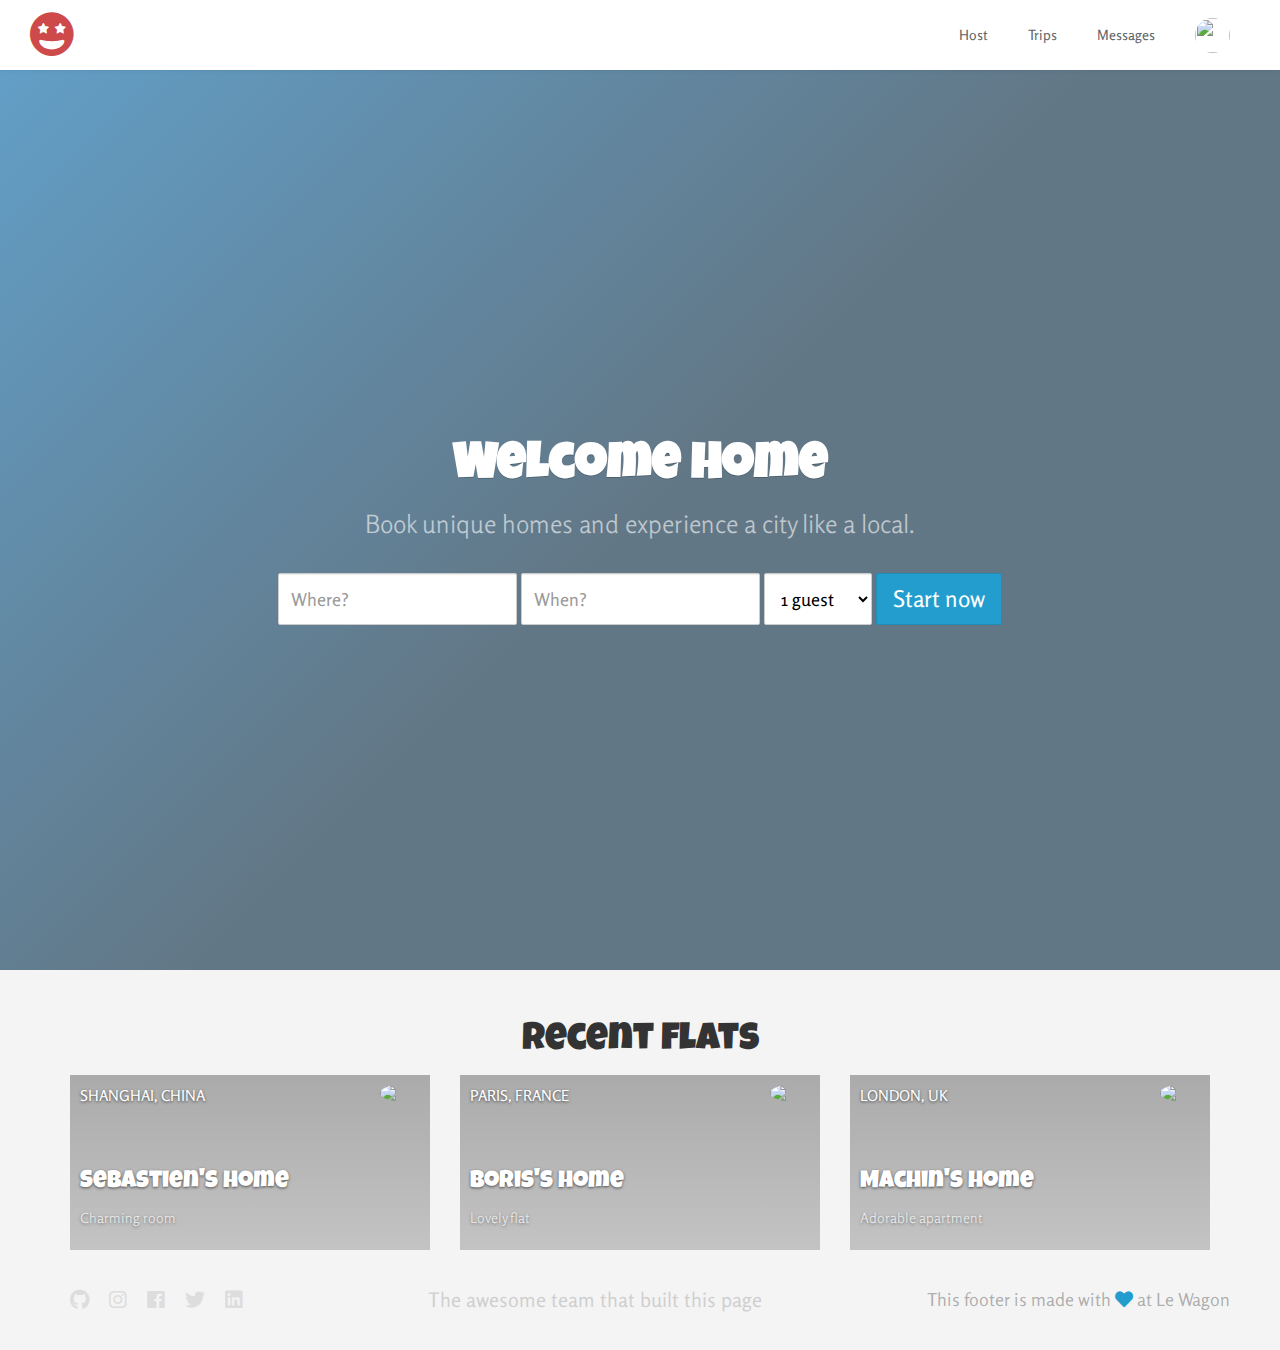
==== commit d509ae95: "Automated commit at 2018-11-05 11:21:24 UTC by middleman-deploy 2.0.0-alpha" ====
--- a/index.html
+++ b/index.html
@@ -6,21 +6,126 @@
     <meta name="viewport"
           content="width=device-width, initial-scale=1, shrink-to-fit=no">
     <!-- Use the title from a page's frontmatter if it has one -->
-    <title>Le Wagon - Middleman</title>
-    <link href="stylesheets/application-d8451641.css" rel="stylesheet" />
+    <title></title>
+    <link href="stylesheets/application-d3533684.css" rel="stylesheet" />
     <script src="javascripts/application-93de88c9.js"></script>
     <link href="images/favicon-f15af148.png" rel="icon" type="image/png" />
   </head>
   <body>
-    <div id="home">
-  <div class="home-content">
-    <img src="images/logo-acc9c0ec.png" width="200" alt="Logo" />
-    <p>
-      Middleman is now running!
-    </p>
-    <p class="about">
-      <a href="about.html">More about this template</a>
-    </p>
+    <div class="navbar-wagon">
+  <!-- Logo -->
+  <a href="/" class="navbar-wagon-brand">
+    <i class="fas fa-grin-stars"></i>
+  </a>
+
+  <!-- Right Navigation -->
+  <div class="navbar-wagon-right hidden-xs hidden-sm">
+
+    <a href="" class="navbar-wagon-item navbar-wagon-link">Host</a>
+    <a href="" class="navbar-wagon-item navbar-wagon-link">Trips</a>
+    <a href="" class="navbar-wagon-item navbar-wagon-link">Messages</a>
+
+    <!-- Profile picture with dropdown list -->
+    <div class="navbar-wagon-item">
+      <div class="dropdown">
+        <img src="https://kitt.lewagon.com/placeholder/users/ameliebou" class="avatar dropdown-toggle" id="navbar-wagon-menu" data-toggle="dropdown">
+        <ul class="dropdown-menu dropdown-menu-right navbar-wagon-dropdown-menu">
+          <li><a href="#">Profile</a></li>
+          <li><a href="#">Dashboard</a></li>
+          <li><a href="#">Log Out</a></li>
+        </ul>
+      </div>
+    </div>
+  </div>
+
+  <!-- Dropdown appearing on mobile only -->
+  <div class="navbar-wagon-item hidden-md hidden-lg">
+    <div class="dropdown">
+      <i class="fa fa-bars dropdown-toggle" data-toggle="dropdown"></i>
+      <ul class="dropdown-menu dropdown-menu-right navbar-wagon-dropdown-menu">
+        <li><a href="#">Host</a></li>
+        <li><a href="#">Trips</a></li>
+        <li><a href="#">Messagese</a></li>
+      </ul>
+    </div>
+  </div>
+</div>
+
+    <div class="banner" style="background-image: linear-gradient(-225deg, rgba(0,101,168,0.6) 0%, rgba(0,36,61,0.6) 50%), url('https://kitt.lewagon.com/placeholder/cities/berlin');">
+  <div class="banner-content">
+    <h1>Welcome Home</h1>
+    <p>Book unique homes and experience a city like a local.</p>
+    <form class="form-inline">
+      <div class="form-group">
+        <input type="text" class="form-control" id="where" placeholder="Where?">
+      </div>
+      <div class="form-group">
+        <input type="text" class="form-control" id="when" placeholder="When?">
+      </div>
+      <select class="form-control">
+        <option value="1-guest">1 guest</option>
+        <option value="2-guest">2 guests</option>
+        <option value="3-guest">3 guests</option>
+      </select>
+      <button type="submit" class="btn btn-primary btn-lg">Start now</a>
+      </div>
+    </form>
+  </div>
+  <br/>
+  <h2 class="text-center"> Recent flats</h2>
+  <div class="container">
+    <div class="row">
+      <div class="col-xs-12 col-sm-4">
+        <div class="card" style="background-image: linear-gradient(rgba(0,0,0,0.3), rgba(0,0,0,0.2)), url('https://kitt.lewagon.com/placeholder/cities/shanghai');">
+          <div class="card-category">SHANGHAI, CHINA</div>
+          <div class="card-description">
+            <h2>Sebastien's home</h2>
+            <p>Charming room</p>
+          </div>
+          <img class="card-user" src="https://kitt.lewagon.com/placeholder/users/tgenaitay">
+          <a class="card-link" href="#" ></a>
+        </div>
+
+      </div>
+      <div class="col-xs-12 col-sm-4">
+        <div class="card" style="background-image: linear-gradient(rgba(0,0,0,0.3), rgba(0,0,0,0.2)), url('https://kitt.lewagon.com/placeholder/cities/paris');">
+          <div class="card-category">PARIS, FRANCE</div>
+          <div class="card-description">
+            <h2>Boris's home</h2>
+            <p>Lovely flat</p>
+          </div>
+          <img class="card-user" src="https://kitt.lewagon.com/placeholder/users/papillard">
+          <a class="card-link" href="#" ></a>
+        </div>
+      </div>
+      <div class="col-xs-12 col-sm-4">
+        <div class="card" style="background-image: linear-gradient(rgba(0,0,0,0.3), rgba(0,0,0,0.2)), url('https://kitt.lewagon.com/placeholder/cities/london');">
+          <div class="card-category">LONDON, UK</div>
+          <div class="card-description">
+            <h2>Machin's home</h2>
+            <p>Adorable apartment</p>
+          </div>
+          <img class="card-user" src="https://kitt.lewagon.com/placeholder/users/monsieurpaillard">
+          <a class="card-link" href="#" ></a>
+        </div>
+      </div>
+    </div>
+  </div>
+
+
+    <div class="footer">
+  <div class="footer-links">
+    <a href="#"><i class="fab fa-github"></i></a>
+    <a href="#"><i class="fab fa-instagram"></i></a>
+    <a href="#"><i class="fab fa-facebook"></i></a>
+    <a href="#"><i class="fab fa-twitter"></i></a>
+    <a href="#"><i class="fab fa-linkedin"></i></a>
+  </div>
+  <div class="team">
+    <a href="/team.html">The awesome team that built this page</a>
+  </div>
+  <div class="footer-copyright">
+    This footer is made with <i class="fa fa-heart"></i> at Le Wagon
   </div>
 </div>
 
--- a/stylesheets/application-d3533684.css
+++ b/stylesheets/application-d3533684.css
@@ -0,0 +1,8 @@
+@import url("https://fonts.googleapis.com/css?family=Luckiest+Guy|Rosario:400,700");/*!
+ * Bootstrap v3.3.7 (http://getbootstrap.com)
+ * Copyright 2011-2016 Twitter, Inc.
+ * Licensed under MIT (https://github.com/twbs/bootstrap/blob/master/LICENSE)
+ *//*! normalize.css v3.0.3 | MIT License | github.com/necolas/normalize.css */html{font-family:sans-serif;-ms-text-size-adjust:100%;-webkit-text-size-adjust:100%}body{margin:0}article,aside,details,figcaption,figure,footer,header,hgroup,main,menu,nav,section,summary{display:block}audio,canvas,progress,video{display:inline-block;vertical-align:baseline}audio:not([controls]){display:none;height:0}[hidden],template{display:none}a{background-color:transparent}a:active,a:hover{outline:0}abbr[title]{border-bottom:1px dotted}b,strong{font-weight:bold}dfn{font-style:italic}h1{font-size:2em;margin:0.67em 0}mark{background:#ff0;color:#000}small{font-size:80%}sub,sup{font-size:75%;line-height:0;position:relative;vertical-align:baseline}sup{top:-0.5em}sub{bottom:-0.25em}img{border:0}svg:not(:root){overflow:hidden}figure{margin:1em 40px}hr{-webkit-box-sizing:content-box;box-sizing:content-box;height:0}pre{overflow:auto}code,kbd,pre,samp{font-family:monospace, monospace;font-size:1em}button,input,optgroup,select,textarea{color:inherit;font:inherit;margin:0}button{overflow:visible}button,select{text-transform:none}button,html input[type="button"],input[type="reset"],input[type="submit"]{-webkit-appearance:button;cursor:pointer}button[disabled],html input[disabled]{cursor:default}button::-moz-focus-inner,input::-moz-focus-inner{border:0;padding:0}input{line-height:normal}input[type="checkbox"],input[type="radio"]{-webkit-box-sizing:border-box;box-sizing:border-box;padding:0}input[type="number"]::-webkit-inner-spin-button,input[type="number"]::-webkit-outer-spin-button{height:auto}input[type="search"]{-webkit-appearance:textfield;-webkit-box-sizing:content-box;box-sizing:content-box}input[type="search"]::-webkit-search-cancel-button,input[type="search"]::-webkit-search-decoration{-webkit-appearance:none}fieldset{border:1px solid #c0c0c0;margin:0 2px;padding:0.35em 0.625em 0.75em}legend{border:0;padding:0}textarea{overflow:auto}optgroup{font-weight:bold}table{border-collapse:collapse;border-spacing:0}td,th{padding:0}/*! Source: https://github.com/h5bp/html5-boilerplate/blob/master/src/css/main.css */@media print{*,*:before,*:after{background:transparent !important;color:#000 !important;-webkit-box-shadow:none !important;box-shadow:none !important;text-shadow:none !important}a,a:visited{text-decoration:underline}a[href]:after{content:" (" attr(href) ")"}abbr[title]:after{content:" (" attr(title) ")"}a[href^="#"]:after,a[href^="javascript:"]:after{content:""}pre,blockquote{border:1px solid #999;page-break-inside:avoid}thead{display:table-header-group}tr,img{page-break-inside:avoid}img{max-width:100% !important}p,h2,h3{orphans:3;widows:3}h2,h3{page-break-after:avoid}.navbar{display:none}.btn>.caret,.dropup>.btn>.caret{border-top-color:#000 !important}.label{border:1px solid #000}.table{border-collapse:collapse !important}.table td,.table th{background-color:#fff !important}.table-bordered th,.table-bordered td{border:1px solid #ddd !important}}@font-face{font-family:'Glyphicons Halflings';src:url("../assets/bootstrap/glyphicons-halflings-regular-86b6f62b.eot");src:url("../assets/bootstrap/glyphicons-halflings-regular-86b6f62b.eot?#iefix") format("embedded-opentype"),url("../assets/bootstrap/glyphicons-halflings-regular-ca35b697.woff2") format("woff2"),url("../assets/bootstrap/glyphicons-halflings-regular-278e49a8.woff") format("woff"),url("../assets/bootstrap/glyphicons-halflings-regular-44bc1850.ttf") format("truetype"),url("../assets/bootstrap/glyphicons-halflings-regular-de51a849.svg#glyphicons_halflingsregular") format("svg")}.glyphicon{position:relative;top:1px;display:inline-block;font-family:'Glyphicons Halflings';font-style:normal;font-weight:normal;line-height:1;-webkit-font-smoothing:antialiased;-moz-osx-font-smoothing:grayscale}.glyphicon-asterisk:before{content:"\002a"}.glyphicon-plus:before{content:"\002b"}.glyphicon-euro:before,.glyphicon-eur:before{content:"\20ac"}.glyphicon-minus:before{content:"\2212"}.glyphicon-cloud:before{content:"\2601"}.glyphicon-envelope:before{content:"\2709"}.glyphicon-pencil:before{content:"\270f"}.glyphicon-glass:before{content:"\e001"}.glyphicon-music:before{content:"\e002"}.glyphicon-search:before{content:"\e003"}.glyphicon-heart:before{content:"\e005"}.glyphicon-star:before{content:"\e006"}.glyphicon-star-empty:before{content:"\e007"}.glyphicon-user:before{content:"\e008"}.glyphicon-film:before{content:"\e009"}.glyphicon-th-large:before{content:"\e010"}.glyphicon-th:before{content:"\e011"}.glyphicon-th-list:before{content:"\e012"}.glyphicon-ok:before{content:"\e013"}.glyphicon-remove:before{content:"\e014"}.glyphicon-zoom-in:before{content:"\e015"}.glyphicon-zoom-out:before{content:"\e016"}.glyphicon-off:before{content:"\e017"}.glyphicon-signal:before{content:"\e018"}.glyphicon-cog:before{content:"\e019"}.glyphicon-trash:before{content:"\e020"}.glyphicon-home:before{content:"\e021"}.glyphicon-file:before{content:"\e022"}.glyphicon-time:before{content:"\e023"}.glyphicon-road:before{content:"\e024"}.glyphicon-download-alt:before{content:"\e025"}.glyphicon-download:before{content:"\e026"}.glyphicon-upload:before{content:"\e027"}.glyphicon-inbox:before{content:"\e028"}.glyphicon-play-circle:before{content:"\e029"}.glyphicon-repeat:before{content:"\e030"}.glyphicon-refresh:before{content:"\e031"}.glyphicon-list-alt:before{content:"\e032"}.glyphicon-lock:before{content:"\e033"}.glyphicon-flag:before{content:"\e034"}.glyphicon-headphones:before{content:"\e035"}.glyphicon-volume-off:before{content:"\e036"}.glyphicon-volume-down:before{content:"\e037"}.glyphicon-volume-up:before{content:"\e038"}.glyphicon-qrcode:before{content:"\e039"}.glyphicon-barcode:before{content:"\e040"}.glyphicon-tag:before{content:"\e041"}.glyphicon-tags:before{content:"\e042"}.glyphicon-book:before{content:"\e043"}.glyphicon-bookmark:before{content:"\e044"}.glyphicon-print:before{content:"\e045"}.glyphicon-camera:before{content:"\e046"}.glyphicon-font:before{content:"\e047"}.glyphicon-bold:before{content:"\e048"}.glyphicon-italic:before{content:"\e049"}.glyphicon-text-height:before{content:"\e050"}.glyphicon-text-width:before{content:"\e051"}.glyphicon-align-left:before{content:"\e052"}.glyphicon-align-center:before{content:"\e053"}.glyphicon-align-right:before{content:"\e054"}.glyphicon-align-justify:before{content:"\e055"}.glyphicon-list:before{content:"\e056"}.glyphicon-indent-left:before{content:"\e057"}.glyphicon-indent-right:before{content:"\e058"}.glyphicon-facetime-video:before{content:"\e059"}.glyphicon-picture:before{content:"\e060"}.glyphicon-map-marker:before{content:"\e062"}.glyphicon-adjust:before{content:"\e063"}.glyphicon-tint:before{content:"\e064"}.glyphicon-edit:before{content:"\e065"}.glyphicon-share:before{content:"\e066"}.glyphicon-check:before{content:"\e067"}.glyphicon-move:before{content:"\e068"}.glyphicon-step-backward:before{content:"\e069"}.glyphicon-fast-backward:before{content:"\e070"}.glyphicon-backward:before{content:"\e071"}.glyphicon-play:before{content:"\e072"}.glyphicon-pause:before{content:"\e073"}.glyphicon-stop:before{content:"\e074"}.glyphicon-forward:before{content:"\e075"}.glyphicon-fast-forward:before{content:"\e076"}.glyphicon-step-forward:before{content:"\e077"}.glyphicon-eject:before{content:"\e078"}.glyphicon-chevron-left:before{content:"\e079"}.glyphicon-chevron-right:before{content:"\e080"}.glyphicon-plus-sign:before{content:"\e081"}.glyphicon-minus-sign:before{content:"\e082"}.glyphicon-remove-sign:before{content:"\e083"}.glyphicon-ok-sign:before{content:"\e084"}.glyphicon-question-sign:before{content:"\e085"}.glyphicon-info-sign:before{content:"\e086"}.glyphicon-screenshot:before{content:"\e087"}.glyphicon-remove-circle:before{content:"\e088"}.glyphicon-ok-circle:before{content:"\e089"}.glyphicon-ban-circle:before{content:"\e090"}.glyphicon-arrow-left:before{content:"\e091"}.glyphicon-arrow-right:before{content:"\e092"}.glyphicon-arrow-up:before{content:"\e093"}.glyphicon-arrow-down:before{content:"\e094"}.glyphicon-share-alt:before{content:"\e095"}.glyphicon-resize-full:before{content:"\e096"}.glyphicon-resize-small:before{content:"\e097"}.glyphicon-exclamation-sign:before{content:"\e101"}.glyphicon-gift:before{content:"\e102"}.glyphicon-leaf:before{content:"\e103"}.glyphicon-fire:before{content:"\e104"}.glyphicon-eye-open:before{content:"\e105"}.glyphicon-eye-close:before{content:"\e106"}.glyphicon-warning-sign:before{content:"\e107"}.glyphicon-plane:before{content:"\e108"}.glyphicon-calendar:before{content:"\e109"}.glyphicon-random:before{content:"\e110"}.glyphicon-comment:before{content:"\e111"}.glyphicon-magnet:before{content:"\e112"}.glyphicon-chevron-up:before{content:"\e113"}.glyphicon-chevron-down:before{content:"\e114"}.glyphicon-retweet:before{content:"\e115"}.glyphicon-shopping-cart:before{content:"\e116"}.glyphicon-folder-close:before{content:"\e117"}.glyphicon-folder-open:before{content:"\e118"}.glyphicon-resize-vertical:before{content:"\e119"}.glyphicon-resize-horizontal:before{content:"\e120"}.glyphicon-hdd:before{content:"\e121"}.glyphicon-bullhorn:before{content:"\e122"}.glyphicon-bell:before{content:"\e123"}.glyphicon-certificate:before{content:"\e124"}.glyphicon-thumbs-up:before{content:"\e125"}.glyphicon-thumbs-down:before{content:"\e126"}.glyphicon-hand-right:before{content:"\e127"}.glyphicon-hand-left:before{content:"\e128"}.glyphicon-hand-up:before{content:"\e129"}.glyphicon-hand-down:before{content:"\e130"}.glyphicon-circle-arrow-right:before{content:"\e131"}.glyphicon-circle-arrow-left:before{content:"\e132"}.glyphicon-circle-arrow-up:before{content:"\e133"}.glyphicon-circle-arrow-down:before{content:"\e134"}.glyphicon-globe:before{content:"\e135"}.glyphicon-wrench:before{content:"\e136"}.glyphicon-tasks:before{content:"\e137"}.glyphicon-filter:before{content:"\e138"}.glyphicon-briefcase:before{content:"\e139"}.glyphicon-fullscreen:before{content:"\e140"}.glyphicon-dashboard:before{content:"\e141"}.glyphicon-paperclip:before{content:"\e142"}.glyphicon-heart-empty:before{content:"\e143"}.glyphicon-link:before{content:"\e144"}.glyphicon-phone:before{content:"\e145"}.glyphicon-pushpin:before{content:"\e146"}.glyphicon-usd:before{content:"\e148"}.glyphicon-gbp:before{content:"\e149"}.glyphicon-sort:before{content:"\e150"}.glyphicon-sort-by-alphabet:before{content:"\e151"}.glyphicon-sort-by-alphabet-alt:before{content:"\e152"}.glyphicon-sort-by-order:before{content:"\e153"}.glyphicon-sort-by-order-alt:before{content:"\e154"}.glyphicon-sort-by-attributes:before{content:"\e155"}.glyphicon-sort-by-attributes-alt:before{content:"\e156"}.glyphicon-unchecked:before{content:"\e157"}.glyphicon-expand:before{content:"\e158"}.glyphicon-collapse-down:before{content:"\e159"}.glyphicon-collapse-up:before{content:"\e160"}.glyphicon-log-in:before{content:"\e161"}.glyphicon-flash:before{content:"\e162"}.glyphicon-log-out:before{content:"\e163"}.glyphicon-new-window:before{content:"\e164"}.glyphicon-record:before{content:"\e165"}.glyphicon-save:before{content:"\e166"}.glyphicon-open:before{content:"\e167"}.glyphicon-saved:before{content:"\e168"}.glyphicon-import:before{content:"\e169"}.glyphicon-export:before{content:"\e170"}.glyphicon-send:before{content:"\e171"}.glyphicon-floppy-disk:before{content:"\e172"}.glyphicon-floppy-saved:before{content:"\e173"}.glyphicon-floppy-remove:before{content:"\e174"}.glyphicon-floppy-save:before{content:"\e175"}.glyphicon-floppy-open:before{content:"\e176"}.glyphicon-credit-card:before{content:"\e177"}.glyphicon-transfer:before{content:"\e178"}.glyphicon-cutlery:before{content:"\e179"}.glyphicon-header:before{content:"\e180"}.glyphicon-compressed:before{content:"\e181"}.glyphicon-earphone:before{content:"\e182"}.glyphicon-phone-alt:before{content:"\e183"}.glyphicon-tower:before{content:"\e184"}.glyphicon-stats:before{content:"\e185"}.glyphicon-sd-video:before{content:"\e186"}.glyphicon-hd-video:before{content:"\e187"}.glyphicon-subtitles:before{content:"\e188"}.glyphicon-sound-stereo:before{content:"\e189"}.glyphicon-sound-dolby:before{content:"\e190"}.glyphicon-sound-5-1:before{content:"\e191"}.glyphicon-sound-6-1:before{content:"\e192"}.glyphicon-sound-7-1:before{content:"\e193"}.glyphicon-copyright-mark:before{content:"\e194"}.glyphicon-registration-mark:before{content:"\e195"}.glyphicon-cloud-download:before{content:"\e197"}.glyphicon-cloud-upload:before{content:"\e198"}.glyphicon-tree-conifer:before{content:"\e199"}.glyphicon-tree-deciduous:before{content:"\e200"}.glyphicon-cd:before{content:"\e201"}.glyphicon-save-file:before{content:"\e202"}.glyphicon-open-file:before{content:"\e203"}.glyphicon-level-up:before{content:"\e204"}.glyphicon-copy:before{content:"\e205"}.glyphicon-paste:before{content:"\e206"}.glyphicon-alert:before{content:"\e209"}.glyphicon-equalizer:before{content:"\e210"}.glyphicon-king:before{content:"\e211"}.glyphicon-queen:before{content:"\e212"}.glyphicon-pawn:before{content:"\e213"}.glyphicon-bishop:before{content:"\e214"}.glyphicon-knight:before{content:"\e215"}.glyphicon-baby-formula:before{content:"\e216"}.glyphicon-tent:before{content:"\26fa"}.glyphicon-blackboard:before{content:"\e218"}.glyphicon-bed:before{content:"\e219"}.glyphicon-apple:before{content:"\f8ff"}.glyphicon-erase:before{content:"\e221"}.glyphicon-hourglass:before{content:"\231b"}.glyphicon-lamp:before{content:"\e223"}.glyphicon-duplicate:before{content:"\e224"}.glyphicon-piggy-bank:before{content:"\e225"}.glyphicon-scissors:before{content:"\e226"}.glyphicon-bitcoin:before{content:"\e227"}.glyphicon-btc:before{content:"\e227"}.glyphicon-xbt:before{content:"\e227"}.glyphicon-yen:before{content:"\00a5"}.glyphicon-jpy:before{content:"\00a5"}.glyphicon-ruble:before{content:"\20bd"}.glyphicon-rub:before{content:"\20bd"}.glyphicon-scale:before{content:"\e230"}.glyphicon-ice-lolly:before{content:"\e231"}.glyphicon-ice-lolly-tasted:before{content:"\e232"}.glyphicon-education:before{content:"\e233"}.glyphicon-option-horizontal:before{content:"\e234"}.glyphicon-option-vertical:before{content:"\e235"}.glyphicon-menu-hamburger:before{content:"\e236"}.glyphicon-modal-window:before{content:"\e237"}.glyphicon-oil:before{content:"\e238"}.glyphicon-grain:before{content:"\e239"}.glyphicon-sunglasses:before{content:"\e240"}.glyphicon-text-size:before{content:"\e241"}.glyphicon-text-color:before{content:"\e242"}.glyphicon-text-background:before{content:"\e243"}.glyphicon-object-align-top:before{content:"\e244"}.glyphicon-object-align-bottom:before{content:"\e245"}.glyphicon-object-align-horizontal:before{content:"\e246"}.glyphicon-object-align-left:before{content:"\e247"}.glyphicon-object-align-vertical:before{content:"\e248"}.glyphicon-object-align-right:before{content:"\e249"}.glyphicon-triangle-right:before{content:"\e250"}.glyphicon-triangle-left:before{content:"\e251"}.glyphicon-triangle-bottom:before{content:"\e252"}.glyphicon-triangle-top:before{content:"\e253"}.glyphicon-console:before{content:"\e254"}.glyphicon-superscript:before{content:"\e255"}.glyphicon-subscript:before{content:"\e256"}.glyphicon-menu-left:before{content:"\e257"}.glyphicon-menu-right:before{content:"\e258"}.glyphicon-menu-down:before{content:"\e259"}.glyphicon-menu-up:before{content:"\e260"}*{-webkit-box-sizing:border-box;box-sizing:border-box}*:before,*:after{-webkit-box-sizing:border-box;box-sizing:border-box}html{font-size:10px;-webkit-tap-highlight-color:transparent}body{font-family:"Rosario", "Helvetica", "sans-serif";font-size:18px;line-height:1.42857143;color:#333333;background-color:#F4F4F4}input,button,select,textarea{font-family:inherit;font-size:inherit;line-height:inherit}a{color:#239dce;text-decoration:none}a:hover,a:focus{color:#186b8d;text-decoration:underline}a:focus{outline:5px auto -webkit-focus-ring-color;outline-offset:-2px}figure{margin:0}img{vertical-align:middle}.img-responsive{display:block;max-width:100%;height:auto}.img-rounded{border-radius:2px}.img-thumbnail{padding:4px;line-height:1.42857143;background-color:#F4F4F4;border:1px solid #ddd;border-radius:2px;-webkit-transition:all 0.2s ease-in-out;transition:all 0.2s ease-in-out;display:inline-block;max-width:100%;height:auto}.img-circle{border-radius:50%}hr{margin-top:25px;margin-bottom:25px;border:0;border-top:1px solid #eeeeee}.sr-only{position:absolute;width:1px;height:1px;margin:-1px;padding:0;overflow:hidden;clip:rect(0, 0, 0, 0);border:0}.sr-only-focusable:active,.sr-only-focusable:focus{position:static;width:auto;height:auto;margin:0;overflow:visible;clip:auto}[role="button"]{cursor:pointer}h1,h2,h3,h4,h5,h6,.h1,.h2,.h3,.h4,.h5,.h6{font-family:"Luckiest Guy", "Helvetica", "sans-serif";font-weight:500;line-height:1.1;color:inherit}h1 small,h1 .small,h2 small,h2 .small,h3 small,h3 .small,h4 small,h4 .small,h5 small,h5 .small,h6 small,h6 .small,.h1 small,.h1 .small,.h2 small,.h2 .small,.h3 small,.h3 .small,.h4 small,.h4 .small,.h5 small,.h5 .small,.h6 small,.h6 .small{font-weight:normal;line-height:1;color:#777777}h1,.h1,h2,.h2,h3,.h3{margin-top:25px;margin-bottom:12.5px}h1 small,h1 .small,.h1 small,.h1 .small,h2 small,h2 .small,.h2 small,.h2 .small,h3 small,h3 .small,.h3 small,.h3 .small{font-size:65%}h4,.h4,h5,.h5,h6,.h6{margin-top:12.5px;margin-bottom:12.5px}h4 small,h4 .small,.h4 small,.h4 .small,h5 small,h5 .small,.h5 small,.h5 .small,h6 small,h6 .small,.h6 small,.h6 .small{font-size:75%}h1,.h1{font-size:46px}h2,.h2{font-size:38px}h3,.h3{font-size:31px}h4,.h4{font-size:23px}h5,.h5{font-size:18px}h6,.h6{font-size:16px}p{margin:0 0 12.5px}.lead{margin-bottom:25px;font-size:20px;font-weight:300;line-height:1.4}@media (min-width: 768px){.lead{font-size:27px}}small,.small{font-size:88%}mark,.mark{background-color:#fcf8e3;padding:.2em}.text-left{text-align:left}.text-right{text-align:right}.text-center{text-align:center}.text-justify{text-align:justify}.text-nowrap{white-space:nowrap}.text-lowercase{text-transform:lowercase}.text-uppercase,.initialism{text-transform:uppercase}.text-capitalize{text-transform:capitalize}.text-muted{color:#777777}.text-primary{color:#239dce}a.text-primary:hover,a.text-primary:focus{color:#1c7ca2}.text-success{color:#3c763d}a.text-success:hover,a.text-success:focus{color:#2b542c}.text-info{color:#31708f}a.text-info:hover,a.text-info:focus{color:#245269}.text-warning{color:#8a6d3b}a.text-warning:hover,a.text-warning:focus{color:#66512c}.text-danger{color:#a94442}a.text-danger:hover,a.text-danger:focus{color:#843534}.bg-primary{color:#fff}.bg-primary{background-color:#239dce}a.bg-primary:hover,a.bg-primary:focus{background-color:#1c7ca2}.bg-success{background-color:#dff0d8}a.bg-success:hover,a.bg-success:focus{background-color:#c1e2b3}.bg-info{background-color:#d9edf7}a.bg-info:hover,a.bg-info:focus{background-color:#afd9ee}.bg-warning{background-color:#fcf8e3}a.bg-warning:hover,a.bg-warning:focus{background-color:#f7ecb5}.bg-danger{background-color:#f2dede}a.bg-danger:hover,a.bg-danger:focus{background-color:#e4b9b9}.page-header{padding-bottom:11.5px;margin:50px 0 25px;border-bottom:1px solid #eeeeee}ul,ol{margin-top:0;margin-bottom:12.5px}ul ul,ul ol,ol ul,ol ol{margin-bottom:0}.list-unstyled{padding-left:0;list-style:none}.list-inline{padding-left:0;list-style:none;margin-left:-5px}.list-inline>li{display:inline-block;padding-left:5px;padding-right:5px}dl{margin-top:0;margin-bottom:25px}dt,dd{line-height:1.42857143}dt{font-weight:bold}dd{margin-left:0}.dl-horizontal dd:before,.dl-horizontal dd:after{content:" ";display:table}.dl-horizontal dd:after{clear:both}@media (min-width: 768px){.dl-horizontal dt{float:left;width:160px;clear:left;text-align:right;overflow:hidden;text-overflow:ellipsis;white-space:nowrap}.dl-horizontal dd{margin-left:180px}}abbr[title],abbr[data-original-title]{cursor:help;border-bottom:1px dotted #777777}.initialism{font-size:90%}blockquote{padding:12.5px 25px;margin:0 0 25px;font-size:22.5px;border-left:5px solid #eeeeee}blockquote p:last-child,blockquote ul:last-child,blockquote ol:last-child{margin-bottom:0}blockquote footer,blockquote small,blockquote .small{display:block;font-size:80%;line-height:1.42857143;color:#777777}blockquote footer:before,blockquote small:before,blockquote .small:before{content:'\2014 \00A0'}.blockquote-reverse,blockquote.pull-right{padding-right:15px;padding-left:0;border-right:5px solid #eeeeee;border-left:0;text-align:right}.blockquote-reverse footer:before,.blockquote-reverse small:before,.blockquote-reverse .small:before,blockquote.pull-right footer:before,blockquote.pull-right small:before,blockquote.pull-right .small:before{content:''}.blockquote-reverse footer:after,.blockquote-reverse small:after,.blockquote-reverse .small:after,blockquote.pull-right footer:after,blockquote.pull-right small:after,blockquote.pull-right .small:after{content:'\00A0 \2014'}address{margin-bottom:25px;font-style:normal;line-height:1.42857143}code,kbd,pre,samp{font-family:Menlo, Monaco, Consolas, "Courier New", monospace}code{padding:2px 4px;font-size:90%;color:#c7254e;background-color:#f9f2f4;border-radius:2px}kbd{padding:2px 4px;font-size:90%;color:#fff;background-color:#333;border-radius:2px;-webkit-box-shadow:inset 0 -1px 0 rgba(0,0,0,0.25);box-shadow:inset 0 -1px 0 rgba(0,0,0,0.25)}kbd kbd{padding:0;font-size:100%;font-weight:bold;-webkit-box-shadow:none;box-shadow:none}pre{display:block;padding:12px;margin:0 0 12.5px;font-size:17px;line-height:1.42857143;word-break:break-all;word-wrap:break-word;color:#333333;background-color:#f5f5f5;border:1px solid #ccc;border-radius:2px}pre code{padding:0;font-size:inherit;color:inherit;white-space:pre-wrap;background-color:transparent;border-radius:0}.pre-scrollable{max-height:340px;overflow-y:scroll}.container{margin-right:auto;margin-left:auto;padding-left:15px;padding-right:15px}.container:before,.container:after{content:" ";display:table}.container:after{clear:both}@media (min-width: 768px){.container{width:750px}}@media (min-width: 992px){.container{width:970px}}@media (min-width: 1200px){.container{width:1170px}}.container-fluid{margin-right:auto;margin-left:auto;padding-left:15px;padding-right:15px}.container-fluid:before,.container-fluid:after{content:" ";display:table}.container-fluid:after{clear:both}.row{margin-left:-15px;margin-right:-15px}.row:before,.row:after{content:" ";display:table}.row:after{clear:both}.col-xs-1,.col-sm-1,.col-md-1,.col-lg-1,.col-xs-2,.col-sm-2,.col-md-2,.col-lg-2,.col-xs-3,.col-sm-3,.col-md-3,.col-lg-3,.col-xs-4,.col-sm-4,.col-md-4,.col-lg-4,.col-xs-5,.col-sm-5,.col-md-5,.col-lg-5,.col-xs-6,.col-sm-6,.col-md-6,.col-lg-6,.col-xs-7,.col-sm-7,.col-md-7,.col-lg-7,.col-xs-8,.col-sm-8,.col-md-8,.col-lg-8,.col-xs-9,.col-sm-9,.col-md-9,.col-lg-9,.col-xs-10,.col-sm-10,.col-md-10,.col-lg-10,.col-xs-11,.col-sm-11,.col-md-11,.col-lg-11,.col-xs-12,.col-sm-12,.col-md-12,.col-lg-12{position:relative;min-height:1px;padding-left:15px;padding-right:15px}.col-xs-1,.col-xs-2,.col-xs-3,.col-xs-4,.col-xs-5,.col-xs-6,.col-xs-7,.col-xs-8,.col-xs-9,.col-xs-10,.col-xs-11,.col-xs-12{float:left}.col-xs-1{width:8.33333333%}.col-xs-2{width:16.66666667%}.col-xs-3{width:25%}.col-xs-4{width:33.33333333%}.col-xs-5{width:41.66666667%}.col-xs-6{width:50%}.col-xs-7{width:58.33333333%}.col-xs-8{width:66.66666667%}.col-xs-9{width:75%}.col-xs-10{width:83.33333333%}.col-xs-11{width:91.66666667%}.col-xs-12{width:100%}.col-xs-pull-0{right:auto}.col-xs-pull-1{right:8.33333333%}.col-xs-pull-2{right:16.66666667%}.col-xs-pull-3{right:25%}.col-xs-pull-4{right:33.33333333%}.col-xs-pull-5{right:41.66666667%}.col-xs-pull-6{right:50%}.col-xs-pull-7{right:58.33333333%}.col-xs-pull-8{right:66.66666667%}.col-xs-pull-9{right:75%}.col-xs-pull-10{right:83.33333333%}.col-xs-pull-11{right:91.66666667%}.col-xs-pull-12{right:100%}.col-xs-push-0{left:auto}.col-xs-push-1{left:8.33333333%}.col-xs-push-2{left:16.66666667%}.col-xs-push-3{left:25%}.col-xs-push-4{left:33.33333333%}.col-xs-push-5{left:41.66666667%}.col-xs-push-6{left:50%}.col-xs-push-7{left:58.33333333%}.col-xs-push-8{left:66.66666667%}.col-xs-push-9{left:75%}.col-xs-push-10{left:83.33333333%}.col-xs-push-11{left:91.66666667%}.col-xs-push-12{left:100%}.col-xs-offset-0{margin-left:0%}.col-xs-offset-1{margin-left:8.33333333%}.col-xs-offset-2{margin-left:16.66666667%}.col-xs-offset-3{margin-left:25%}.col-xs-offset-4{margin-left:33.33333333%}.col-xs-offset-5{margin-left:41.66666667%}.col-xs-offset-6{margin-left:50%}.col-xs-offset-7{margin-left:58.33333333%}.col-xs-offset-8{margin-left:66.66666667%}.col-xs-offset-9{margin-left:75%}.col-xs-offset-10{margin-left:83.33333333%}.col-xs-offset-11{margin-left:91.66666667%}.col-xs-offset-12{margin-left:100%}@media (min-width: 768px){.col-sm-1,.col-sm-2,.col-sm-3,.col-sm-4,.col-sm-5,.col-sm-6,.col-sm-7,.col-sm-8,.col-sm-9,.col-sm-10,.col-sm-11,.col-sm-12{float:left}.col-sm-1{width:8.33333333%}.col-sm-2{width:16.66666667%}.col-sm-3{width:25%}.col-sm-4{width:33.33333333%}.col-sm-5{width:41.66666667%}.col-sm-6{width:50%}.col-sm-7{width:58.33333333%}.col-sm-8{width:66.66666667%}.col-sm-9{width:75%}.col-sm-10{width:83.33333333%}.col-sm-11{width:91.66666667%}.col-sm-12{width:100%}.col-sm-pull-0{right:auto}.col-sm-pull-1{right:8.33333333%}.col-sm-pull-2{right:16.66666667%}.col-sm-pull-3{right:25%}.col-sm-pull-4{right:33.33333333%}.col-sm-pull-5{right:41.66666667%}.col-sm-pull-6{right:50%}.col-sm-pull-7{right:58.33333333%}.col-sm-pull-8{right:66.66666667%}.col-sm-pull-9{right:75%}.col-sm-pull-10{right:83.33333333%}.col-sm-pull-11{right:91.66666667%}.col-sm-pull-12{right:100%}.col-sm-push-0{left:auto}.col-sm-push-1{left:8.33333333%}.col-sm-push-2{left:16.66666667%}.col-sm-push-3{left:25%}.col-sm-push-4{left:33.33333333%}.col-sm-push-5{left:41.66666667%}.col-sm-push-6{left:50%}.col-sm-push-7{left:58.33333333%}.col-sm-push-8{left:66.66666667%}.col-sm-push-9{left:75%}.col-sm-push-10{left:83.33333333%}.col-sm-push-11{left:91.66666667%}.col-sm-push-12{left:100%}.col-sm-offset-0{margin-left:0%}.col-sm-offset-1{margin-left:8.33333333%}.col-sm-offset-2{margin-left:16.66666667%}.col-sm-offset-3{margin-left:25%}.col-sm-offset-4{margin-left:33.33333333%}.col-sm-offset-5{margin-left:41.66666667%}.col-sm-offset-6{margin-left:50%}.col-sm-offset-7{margin-left:58.33333333%}.col-sm-offset-8{margin-left:66.66666667%}.col-sm-offset-9{margin-left:75%}.col-sm-offset-10{margin-left:83.33333333%}.col-sm-offset-11{margin-left:91.66666667%}.col-sm-offset-12{margin-left:100%}}@media (min-width: 992px){.col-md-1,.col-md-2,.col-md-3,.col-md-4,.col-md-5,.col-md-6,.col-md-7,.col-md-8,.col-md-9,.col-md-10,.col-md-11,.col-md-12{float:left}.col-md-1{width:8.33333333%}.col-md-2{width:16.66666667%}.col-md-3{width:25%}.col-md-4{width:33.33333333%}.col-md-5{width:41.66666667%}.col-md-6{width:50%}.col-md-7{width:58.33333333%}.col-md-8{width:66.66666667%}.col-md-9{width:75%}.col-md-10{width:83.33333333%}.col-md-11{width:91.66666667%}.col-md-12{width:100%}.col-md-pull-0{right:auto}.col-md-pull-1{right:8.33333333%}.col-md-pull-2{right:16.66666667%}.col-md-pull-3{right:25%}.col-md-pull-4{right:33.33333333%}.col-md-pull-5{right:41.66666667%}.col-md-pull-6{right:50%}.col-md-pull-7{right:58.33333333%}.col-md-pull-8{right:66.66666667%}.col-md-pull-9{right:75%}.col-md-pull-10{right:83.33333333%}.col-md-pull-11{right:91.66666667%}.col-md-pull-12{right:100%}.col-md-push-0{left:auto}.col-md-push-1{left:8.33333333%}.col-md-push-2{left:16.66666667%}.col-md-push-3{left:25%}.col-md-push-4{left:33.33333333%}.col-md-push-5{left:41.66666667%}.col-md-push-6{left:50%}.col-md-push-7{left:58.33333333%}.col-md-push-8{left:66.66666667%}.col-md-push-9{left:75%}.col-md-push-10{left:83.33333333%}.col-md-push-11{left:91.66666667%}.col-md-push-12{left:100%}.col-md-offset-0{margin-left:0%}.col-md-offset-1{margin-left:8.33333333%}.col-md-offset-2{margin-left:16.66666667%}.col-md-offset-3{margin-left:25%}.col-md-offset-4{margin-left:33.33333333%}.col-md-offset-5{margin-left:41.66666667%}.col-md-offset-6{margin-left:50%}.col-md-offset-7{margin-left:58.33333333%}.col-md-offset-8{margin-left:66.66666667%}.col-md-offset-9{margin-left:75%}.col-md-offset-10{margin-left:83.33333333%}.col-md-offset-11{margin-left:91.66666667%}.col-md-offset-12{margin-left:100%}}@media (min-width: 1200px){.col-lg-1,.col-lg-2,.col-lg-3,.col-lg-4,.col-lg-5,.col-lg-6,.col-lg-7,.col-lg-8,.col-lg-9,.col-lg-10,.col-lg-11,.col-lg-12{float:left}.col-lg-1{width:8.33333333%}.col-lg-2{width:16.66666667%}.col-lg-3{width:25%}.col-lg-4{width:33.33333333%}.col-lg-5{width:41.66666667%}.col-lg-6{width:50%}.col-lg-7{width:58.33333333%}.col-lg-8{width:66.66666667%}.col-lg-9{width:75%}.col-lg-10{width:83.33333333%}.col-lg-11{width:91.66666667%}.col-lg-12{width:100%}.col-lg-pull-0{right:auto}.col-lg-pull-1{right:8.33333333%}.col-lg-pull-2{right:16.66666667%}.col-lg-pull-3{right:25%}.col-lg-pull-4{right:33.33333333%}.col-lg-pull-5{right:41.66666667%}.col-lg-pull-6{right:50%}.col-lg-pull-7{right:58.33333333%}.col-lg-pull-8{right:66.66666667%}.col-lg-pull-9{right:75%}.col-lg-pull-10{right:83.33333333%}.col-lg-pull-11{right:91.66666667%}.col-lg-pull-12{right:100%}.col-lg-push-0{left:auto}.col-lg-push-1{left:8.33333333%}.col-lg-push-2{left:16.66666667%}.col-lg-push-3{left:25%}.col-lg-push-4{left:33.33333333%}.col-lg-push-5{left:41.66666667%}.col-lg-push-6{left:50%}.col-lg-push-7{left:58.33333333%}.col-lg-push-8{left:66.66666667%}.col-lg-push-9{left:75%}.col-lg-push-10{left:83.33333333%}.col-lg-push-11{left:91.66666667%}.col-lg-push-12{left:100%}.col-lg-offset-0{margin-left:0%}.col-lg-offset-1{margin-left:8.33333333%}.col-lg-offset-2{margin-left:16.66666667%}.col-lg-offset-3{margin-left:25%}.col-lg-offset-4{margin-left:33.33333333%}.col-lg-offset-5{margin-left:41.66666667%}.col-lg-offset-6{margin-left:50%}.col-lg-offset-7{margin-left:58.33333333%}.col-lg-offset-8{margin-left:66.66666667%}.col-lg-offset-9{margin-left:75%}.col-lg-offset-10{margin-left:83.33333333%}.col-lg-offset-11{margin-left:91.66666667%}.col-lg-offset-12{margin-left:100%}}table{background-color:transparent}caption{padding-top:8px;padding-bottom:8px;color:#777777;text-align:left}th{text-align:left}.table{width:100%;max-width:100%;margin-bottom:25px}.table>thead>tr>th,.table>thead>tr>td,.table>tbody>tr>th,.table>tbody>tr>td,.table>tfoot>tr>th,.table>tfoot>tr>td{padding:8px;line-height:1.42857143;vertical-align:top;border-top:1px solid #ddd}.table>thead>tr>th{vertical-align:bottom;border-bottom:2px solid #ddd}.table>caption+thead>tr:first-child>th,.table>caption+thead>tr:first-child>td,.table>colgroup+thead>tr:first-child>th,.table>colgroup+thead>tr:first-child>td,.table>thead:first-child>tr:first-child>th,.table>thead:first-child>tr:first-child>td{border-top:0}.table>tbody+tbody{border-top:2px solid #ddd}.table .table{background-color:#F4F4F4}.table-condensed>thead>tr>th,.table-condensed>thead>tr>td,.table-condensed>tbody>tr>th,.table-condensed>tbody>tr>td,.table-condensed>tfoot>tr>th,.table-condensed>tfoot>tr>td{padding:5px}.table-bordered{border:1px solid #ddd}.table-bordered>thead>tr>th,.table-bordered>thead>tr>td,.table-bordered>tbody>tr>th,.table-bordered>tbody>tr>td,.table-bordered>tfoot>tr>th,.table-bordered>tfoot>tr>td{border:1px solid #ddd}.table-bordered>thead>tr>th,.table-bordered>thead>tr>td{border-bottom-width:2px}.table-striped>tbody>tr:nth-of-type(odd){background-color:#f9f9f9}.table-hover>tbody>tr:hover{background-color:#f5f5f5}table col[class*="col-"]{position:static;float:none;display:table-column}table td[class*="col-"],table th[class*="col-"]{position:static;float:none;display:table-cell}.table>thead>tr>td.active,.table>thead>tr>th.active,.table>thead>tr.active>td,.table>thead>tr.active>th,.table>tbody>tr>td.active,.table>tbody>tr>th.active,.table>tbody>tr.active>td,.table>tbody>tr.active>th,.table>tfoot>tr>td.active,.table>tfoot>tr>th.active,.table>tfoot>tr.active>td,.table>tfoot>tr.active>th{background-color:#f5f5f5}.table-hover>tbody>tr>td.active:hover,.table-hover>tbody>tr>th.active:hover,.table-hover>tbody>tr.active:hover>td,.table-hover>tbody>tr:hover>.active,.table-hover>tbody>tr.active:hover>th{background-color:#e8e8e8}.table>thead>tr>td.success,.table>thead>tr>th.success,.table>thead>tr.success>td,.table>thead>tr.success>th,.table>tbody>tr>td.success,.table>tbody>tr>th.success,.table>tbody>tr.success>td,.table>tbody>tr.success>th,.table>tfoot>tr>td.success,.table>tfoot>tr>th.success,.table>tfoot>tr.success>td,.table>tfoot>tr.success>th{background-color:#dff0d8}.table-hover>tbody>tr>td.success:hover,.table-hover>tbody>tr>th.success:hover,.table-hover>tbody>tr.success:hover>td,.table-hover>tbody>tr:hover>.success,.table-hover>tbody>tr.success:hover>th{background-color:#d0e9c6}.table>thead>tr>td.info,.table>thead>tr>th.info,.table>thead>tr.info>td,.table>thead>tr.info>th,.table>tbody>tr>td.info,.table>tbody>tr>th.info,.table>tbody>tr.info>td,.table>tbody>tr.info>th,.table>tfoot>tr>td.info,.table>tfoot>tr>th.info,.table>tfoot>tr.info>td,.table>tfoot>tr.info>th{background-color:#d9edf7}.table-hover>tbody>tr>td.info:hover,.table-hover>tbody>tr>th.info:hover,.table-hover>tbody>tr.info:hover>td,.table-hover>tbody>tr:hover>.info,.table-hover>tbody>tr.info:hover>th{background-color:#c4e3f3}.table>thead>tr>td.warning,.table>thead>tr>th.warning,.table>thead>tr.warning>td,.table>thead>tr.warning>th,.table>tbody>tr>td.warning,.table>tbody>tr>th.warning,.table>tbody>tr.warning>td,.table>tbody>tr.warning>th,.table>tfoot>tr>td.warning,.table>tfoot>tr>th.warning,.table>tfoot>tr.warning>td,.table>tfoot>tr.warning>th{background-color:#fcf8e3}.table-hover>tbody>tr>td.warning:hover,.table-hover>tbody>tr>th.warning:hover,.table-hover>tbody>tr.warning:hover>td,.table-hover>tbody>tr:hover>.warning,.table-hover>tbody>tr.warning:hover>th{background-color:#faf2cc}.table>thead>tr>td.danger,.table>thead>tr>th.danger,.table>thead>tr.danger>td,.table>thead>tr.danger>th,.table>tbody>tr>td.danger,.table>tbody>tr>th.danger,.table>tbody>tr.danger>td,.table>tbody>tr.danger>th,.table>tfoot>tr>td.danger,.table>tfoot>tr>th.danger,.table>tfoot>tr.danger>td,.table>tfoot>tr.danger>th{background-color:#f2dede}.table-hover>tbody>tr>td.danger:hover,.table-hover>tbody>tr>th.danger:hover,.table-hover>tbody>tr.danger:hover>td,.table-hover>tbody>tr:hover>.danger,.table-hover>tbody>tr.danger:hover>th{background-color:#ebcccc}.table-responsive{overflow-x:auto;min-height:0.01%}@media screen and (max-width: 767px){.table-responsive{width:100%;margin-bottom:18.75px;overflow-y:hidden;-ms-overflow-style:-ms-autohiding-scrollbar;border:1px solid #ddd}.table-responsive>.table{margin-bottom:0}.table-responsive>.table>thead>tr>th,.table-responsive>.table>thead>tr>td,.table-responsive>.table>tbody>tr>th,.table-responsive>.table>tbody>tr>td,.table-responsive>.table>tfoot>tr>th,.table-responsive>.table>tfoot>tr>td{white-space:nowrap}.table-responsive>.table-bordered{border:0}.table-responsive>.table-bordered>thead>tr>th:first-child,.table-responsive>.table-bordered>thead>tr>td:first-child,.table-responsive>.table-bordered>tbody>tr>th:first-child,.table-responsive>.table-bordered>tbody>tr>td:first-child,.table-responsive>.table-bordered>tfoot>tr>th:first-child,.table-responsive>.table-bordered>tfoot>tr>td:first-child{border-left:0}.table-responsive>.table-bordered>thead>tr>th:last-child,.table-responsive>.table-bordered>thead>tr>td:last-child,.table-responsive>.table-bordered>tbody>tr>th:last-child,.table-responsive>.table-bordered>tbody>tr>td:last-child,.table-responsive>.table-bordered>tfoot>tr>th:last-child,.table-responsive>.table-bordered>tfoot>tr>td:last-child{border-right:0}.table-responsive>.table-bordered>tbody>tr:last-child>th,.table-responsive>.table-bordered>tbody>tr:last-child>td,.table-responsive>.table-bordered>tfoot>tr:last-child>th,.table-responsive>.table-bordered>tfoot>tr:last-child>td{border-bottom:0}}fieldset{padding:0;margin:0;border:0;min-width:0}legend{display:block;width:100%;padding:0;margin-bottom:25px;font-size:27px;line-height:inherit;color:#333333;border:0;border-bottom:1px solid #e5e5e5}label{display:inline-block;max-width:100%;margin-bottom:5px;font-weight:bold}input[type="search"]{-webkit-box-sizing:border-box;box-sizing:border-box}input[type="radio"],input[type="checkbox"]{margin:4px 0 0;margin-top:1px \9;line-height:normal}input[type="file"]{display:block}input[type="range"]{display:block;width:100%}select[multiple],select[size]{height:auto}input[type="file"]:focus,input[type="radio"]:focus,input[type="checkbox"]:focus{outline:5px auto -webkit-focus-ring-color;outline-offset:-2px}output{display:block;padding-top:7px;font-size:18px;line-height:1.42857143;color:#000000}.form-control{display:block;width:100%;height:39px;padding:6px 12px;font-size:18px;line-height:1.42857143;color:#000000;background-color:#fff;background-image:none;border:1px solid #ccc;border-radius:2px;-webkit-box-shadow:inset 0 1px 1px rgba(0,0,0,0.075);box-shadow:inset 0 1px 1px rgba(0,0,0,0.075);-webkit-transition:border-color ease-in-out 0.15s, box-shadow ease-in-out 0.15s;-webkit-transition:border-color ease-in-out 0.15s, -webkit-box-shadow ease-in-out 0.15s;transition:border-color ease-in-out 0.15s, -webkit-box-shadow ease-in-out 0.15s;transition:border-color ease-in-out 0.15s, box-shadow ease-in-out 0.15s;transition:border-color ease-in-out 0.15s, box-shadow ease-in-out 0.15s, -webkit-box-shadow ease-in-out 0.15s}.form-control:focus{border-color:#66afe9;outline:0;-webkit-box-shadow:inset 0 1px 1px rgba(0,0,0,0.075),0 0 8px rgba(102,175,233,0.6);box-shadow:inset 0 1px 1px rgba(0,0,0,0.075),0 0 8px rgba(102,175,233,0.6)}.form-control::-moz-placeholder{color:#999;opacity:1}.form-control:-ms-input-placeholder{color:#999}.form-control::-webkit-input-placeholder{color:#999}.form-control::-ms-expand{border:0;background-color:transparent}.form-control[disabled],.form-control[readonly],fieldset[disabled] .form-control{background-color:#eeeeee;opacity:1}.form-control[disabled],fieldset[disabled] .form-control{cursor:not-allowed}textarea.form-control{height:auto}input[type="search"]{-webkit-appearance:none}@media screen and (-webkit-min-device-pixel-ratio: 0){input[type="date"].form-control,input[type="time"].form-control,input[type="datetime-local"].form-control,input[type="month"].form-control{line-height:39px}input[type="date"].input-sm,.input-group-sm>input[type="date"].form-control,.input-group-sm>input[type="date"].input-group-addon,.input-group-sm>.input-group-btn>input[type="date"].btn,.input-group-sm input[type="date"],input[type="time"].input-sm,.input-group-sm>input[type="time"].form-control,.input-group-sm>input[type="time"].input-group-addon,.input-group-sm>.input-group-btn>input[type="time"].btn,.input-group-sm input[type="time"],input[type="datetime-local"].input-sm,.input-group-sm>input[type="datetime-local"].form-control,.input-group-sm>input[type="datetime-local"].input-group-addon,.input-group-sm>.input-group-btn>input[type="datetime-local"].btn,.input-group-sm input[type="datetime-local"],input[type="month"].input-sm,.input-group-sm>input[type="month"].form-control,.input-group-sm>input[type="month"].input-group-addon,.input-group-sm>.input-group-btn>input[type="month"].btn,.input-group-sm input[type="month"]{line-height:36px}input[type="date"].input-lg,.input-group-lg>input[type="date"].form-control,.input-group-lg>input[type="date"].input-group-addon,.input-group-lg>.input-group-btn>input[type="date"].btn,.input-group-lg input[type="date"],input[type="time"].input-lg,.input-group-lg>input[type="time"].form-control,.input-group-lg>input[type="time"].input-group-addon,.input-group-lg>.input-group-btn>input[type="time"].btn,.input-group-lg input[type="time"],input[type="datetime-local"].input-lg,.input-group-lg>input[type="datetime-local"].form-control,.input-group-lg>input[type="datetime-local"].input-group-addon,.input-group-lg>.input-group-btn>input[type="datetime-local"].btn,.input-group-lg input[type="datetime-local"],input[type="month"].input-lg,.input-group-lg>input[type="month"].form-control,.input-group-lg>input[type="month"].input-group-addon,.input-group-lg>.input-group-btn>input[type="month"].btn,.input-group-lg input[type="month"]{line-height:53px}}.form-group{margin-bottom:15px}.radio,.checkbox{position:relative;display:block;margin-top:10px;margin-bottom:10px}.radio label,.checkbox label{min-height:25px;padding-left:20px;margin-bottom:0;font-weight:normal;cursor:pointer}.radio input[type="radio"],.radio-inline input[type="radio"],.checkbox input[type="checkbox"],.checkbox-inline input[type="checkbox"]{position:absolute;margin-left:-20px;margin-top:4px \9}.radio+.radio,.checkbox+.checkbox{margin-top:-5px}.radio-inline,.checkbox-inline{position:relative;display:inline-block;padding-left:20px;margin-bottom:0;vertical-align:middle;font-weight:normal;cursor:pointer}.radio-inline+.radio-inline,.checkbox-inline+.checkbox-inline{margin-top:0;margin-left:10px}input[type="radio"][disabled],input[type="radio"].disabled,fieldset[disabled] input[type="radio"],input[type="checkbox"][disabled],input[type="checkbox"].disabled,fieldset[disabled] input[type="checkbox"]{cursor:not-allowed}.radio-inline.disabled,fieldset[disabled] .radio-inline,.checkbox-inline.disabled,fieldset[disabled] .checkbox-inline{cursor:not-allowed}.radio.disabled label,fieldset[disabled] .radio label,.checkbox.disabled label,fieldset[disabled] .checkbox label{cursor:not-allowed}.form-control-static{padding-top:7px;padding-bottom:7px;margin-bottom:0;min-height:43px}.form-control-static.input-lg,.input-group-lg>.form-control-static.form-control,.input-group-lg>.form-control-static.input-group-addon,.input-group-lg>.input-group-btn>.form-control-static.btn,.form-control-static.input-sm,.input-group-sm>.form-control-static.form-control,.input-group-sm>.form-control-static.input-group-addon,.input-group-sm>.input-group-btn>.form-control-static.btn{padding-left:0;padding-right:0}.input-sm,.input-group-sm>.form-control,.input-group-sm>.input-group-addon,.input-group-sm>.input-group-btn>.btn{height:36px;padding:5px 10px;font-size:16px;line-height:1.5;border-radius:2px}select.input-sm,.input-group-sm>select.form-control,.input-group-sm>select.input-group-addon,.input-group-sm>.input-group-btn>select.btn{height:36px;line-height:36px}textarea.input-sm,.input-group-sm>textarea.form-control,.input-group-sm>textarea.input-group-addon,.input-group-sm>.input-group-btn>textarea.btn,select[multiple].input-sm,.input-group-sm>select[multiple].form-control,.input-group-sm>select[multiple].input-group-addon,.input-group-sm>.input-group-btn>select[multiple].btn{height:auto}.form-group-sm .form-control{height:36px;padding:5px 10px;font-size:16px;line-height:1.5;border-radius:2px}.form-group-sm select.form-control{height:36px;line-height:36px}.form-group-sm textarea.form-control,.form-group-sm select[multiple].form-control{height:auto}.form-group-sm .form-control-static{height:36px;min-height:41px;padding:6px 10px;font-size:16px;line-height:1.5}.input-lg,.input-group-lg>.form-control,.input-group-lg>.input-group-addon,.input-group-lg>.input-group-btn>.btn{height:53px;padding:10px 16px;font-size:23px;line-height:1.3333333;border-radius:2px}select.input-lg,.input-group-lg>select.form-control,.input-group-lg>select.input-group-addon,.input-group-lg>.input-group-btn>select.btn{height:53px;line-height:53px}textarea.input-lg,.input-group-lg>textarea.form-control,.input-group-lg>textarea.input-group-addon,.input-group-lg>.input-group-btn>textarea.btn,select[multiple].input-lg,.input-group-lg>select[multiple].form-control,.input-group-lg>select[multiple].input-group-addon,.input-group-lg>.input-group-btn>select[multiple].btn{height:auto}.form-group-lg .form-control{height:53px;padding:10px 16px;font-size:23px;line-height:1.3333333;border-radius:2px}.form-group-lg select.form-control{height:53px;line-height:53px}.form-group-lg textarea.form-control,.form-group-lg select[multiple].form-control{height:auto}.form-group-lg .form-control-static{height:53px;min-height:48px;padding:11px 16px;font-size:23px;line-height:1.3333333}.has-feedback{position:relative}.has-feedback .form-control{padding-right:48.75px}.form-control-feedback{position:absolute;top:0;right:0;z-index:2;display:block;width:39px;height:39px;line-height:39px;text-align:center;pointer-events:none}.input-lg+.form-control-feedback,.input-group-lg>.form-control+.form-control-feedback,.input-group-lg>.input-group-addon+.form-control-feedback,.input-group-lg>.input-group-btn>.btn+.form-control-feedback,.input-group-lg+.form-control-feedback,.form-group-lg .form-control+.form-control-feedback{width:53px;height:53px;line-height:53px}.input-sm+.form-control-feedback,.input-group-sm>.form-control+.form-control-feedback,.input-group-sm>.input-group-addon+.form-control-feedback,.input-group-sm>.input-group-btn>.btn+.form-control-feedback,.input-group-sm+.form-control-feedback,.form-group-sm .form-control+.form-control-feedback{width:36px;height:36px;line-height:36px}.has-success .help-block,.has-success .control-label,.has-success .radio,.has-success .checkbox,.has-success .radio-inline,.has-success .checkbox-inline,.has-success.radio label,.has-success.checkbox label,.has-success.radio-inline label,.has-success.checkbox-inline label{color:#3c763d}.has-success .form-control{border-color:#3c763d;-webkit-box-shadow:inset 0 1px 1px rgba(0,0,0,0.075);box-shadow:inset 0 1px 1px rgba(0,0,0,0.075)}.has-success .form-control:focus{border-color:#2b542c;-webkit-box-shadow:inset 0 1px 1px rgba(0,0,0,0.075),0 0 6px #67b168;box-shadow:inset 0 1px 1px rgba(0,0,0,0.075),0 0 6px #67b168}.has-success .input-group-addon{color:#3c763d;border-color:#3c763d;background-color:#dff0d8}.has-success .form-control-feedback{color:#3c763d}.has-warning .help-block,.has-warning .control-label,.has-warning .radio,.has-warning .checkbox,.has-warning .radio-inline,.has-warning .checkbox-inline,.has-warning.radio label,.has-warning.checkbox label,.has-warning.radio-inline label,.has-warning.checkbox-inline label{color:#8a6d3b}.has-warning .form-control{border-color:#8a6d3b;-webkit-box-shadow:inset 0 1px 1px rgba(0,0,0,0.075);box-shadow:inset 0 1px 1px rgba(0,0,0,0.075)}.has-warning .form-control:focus{border-color:#66512c;-webkit-box-shadow:inset 0 1px 1px rgba(0,0,0,0.075),0 0 6px #c0a16b;box-shadow:inset 0 1px 1px rgba(0,0,0,0.075),0 0 6px #c0a16b}.has-warning .input-group-addon{color:#8a6d3b;border-color:#8a6d3b;background-color:#fcf8e3}.has-warning .form-control-feedback{color:#8a6d3b}.has-error .help-block,.has-error .control-label,.has-error .radio,.has-error .checkbox,.has-error .radio-inline,.has-error .checkbox-inline,.has-error.radio label,.has-error.checkbox label,.has-error.radio-inline label,.has-error.checkbox-inline label{color:#a94442}.has-error .form-control{border-color:#a94442;-webkit-box-shadow:inset 0 1px 1px rgba(0,0,0,0.075);box-shadow:inset 0 1px 1px rgba(0,0,0,0.075)}.has-error .form-control:focus{border-color:#843534;-webkit-box-shadow:inset 0 1px 1px rgba(0,0,0,0.075),0 0 6px #ce8483;box-shadow:inset 0 1px 1px rgba(0,0,0,0.075),0 0 6px #ce8483}.has-error .input-group-addon{color:#a94442;border-color:#a94442;background-color:#f2dede}.has-error .form-control-feedback{color:#a94442}.has-feedback label ~ .form-control-feedback{top:30px}.has-feedback label.sr-only ~ .form-control-feedback{top:0}.help-block{display:block;margin-top:5px;margin-bottom:10px;color:#737373}@media (min-width: 768px){.form-inline .form-group{display:inline-block;margin-bottom:0;vertical-align:middle}.form-inline .form-control{display:inline-block;width:auto;vertical-align:middle}.form-inline .form-control-static{display:inline-block}.form-inline .input-group{display:inline-table;vertical-align:middle}.form-inline .input-group .input-group-addon,.form-inline .input-group .input-group-btn,.form-inline .input-group .form-control{width:auto}.form-inline .input-group>.form-control{width:100%}.form-inline .control-label{margin-bottom:0;vertical-align:middle}.form-inline .radio,.form-inline .checkbox{display:inline-block;margin-top:0;margin-bottom:0;vertical-align:middle}.form-inline .radio label,.form-inline .checkbox label{padding-left:0}.form-inline .radio input[type="radio"],.form-inline .checkbox input[type="checkbox"]{position:relative;margin-left:0}.form-inline .has-feedback .form-control-feedback{top:0}}.form-horizontal .radio,.form-horizontal .checkbox,.form-horizontal .radio-inline,.form-horizontal .checkbox-inline{margin-top:0;margin-bottom:0;padding-top:7px}.form-horizontal .radio,.form-horizontal .checkbox{min-height:32px}.form-horizontal .form-group{margin-left:-15px;margin-right:-15px}.form-horizontal .form-group:before,.form-horizontal .form-group:after{content:" ";display:table}.form-horizontal .form-group:after{clear:both}@media (min-width: 768px){.form-horizontal .control-label{text-align:right;margin-bottom:0;padding-top:7px}}.form-horizontal .has-feedback .form-control-feedback{right:15px}@media (min-width: 768px){.form-horizontal .form-group-lg .control-label{padding-top:11px;font-size:23px}}@media (min-width: 768px){.form-horizontal .form-group-sm .control-label{padding-top:6px;font-size:16px}}.btn{display:inline-block;margin-bottom:0;font-weight:normal;text-align:center;vertical-align:middle;-ms-touch-action:manipulation;touch-action:manipulation;cursor:pointer;background-image:none;border:1px solid transparent;white-space:nowrap;padding:6px 12px;font-size:18px;line-height:1.42857143;border-radius:2px;-webkit-user-select:none;-moz-user-select:none;-ms-user-select:none;user-select:none}.btn:focus,.btn.focus,.btn:active:focus,.btn:active.focus,.btn.active:focus,.btn.active.focus{outline:5px auto -webkit-focus-ring-color;outline-offset:-2px}.btn:hover,.btn:focus,.btn.focus{color:#333;text-decoration:none}.btn:active,.btn.active{outline:0;background-image:none;-webkit-box-shadow:inset 0 3px 5px rgba(0,0,0,0.125);box-shadow:inset 0 3px 5px rgba(0,0,0,0.125)}.btn.disabled,.btn[disabled],fieldset[disabled] .btn{cursor:not-allowed;opacity:0.65;filter:alpha(opacity=65);-webkit-box-shadow:none;box-shadow:none}a.btn.disabled,fieldset[disabled] a.btn{pointer-events:none}.btn-default{color:#333;background-color:#fff;border-color:#ccc}.btn-default:focus,.btn-default.focus{color:#333;background-color:#e6e6e6;border-color:#8c8c8c}.btn-default:hover{color:#333;background-color:#e6e6e6;border-color:#adadad}.btn-default:active,.btn-default.active,.open>.btn-default.dropdown-toggle{color:#333;background-color:#e6e6e6;border-color:#adadad}.btn-default:active:hover,.btn-default:active:focus,.btn-default:active.focus,.btn-default.active:hover,.btn-default.active:focus,.btn-default.active.focus,.open>.btn-default.dropdown-toggle:hover,.open>.btn-default.dropdown-toggle:focus,.open>.btn-default.dropdown-toggle.focus{color:#333;background-color:#d4d4d4;border-color:#8c8c8c}.btn-default:active,.btn-default.active,.open>.btn-default.dropdown-toggle{background-image:none}.btn-default.disabled:hover,.btn-default.disabled:focus,.btn-default.disabled.focus,.btn-default[disabled]:hover,.btn-default[disabled]:focus,.btn-default[disabled].focus,fieldset[disabled] .btn-default:hover,fieldset[disabled] .btn-default:focus,fieldset[disabled] .btn-default.focus{background-color:#fff;border-color:#ccc}.btn-default .badge{color:#fff;background-color:#333}.btn-primary{color:#fff;background-color:#239dce;border-color:#1f8cb8}.btn-primary:focus,.btn-primary.focus{color:#fff;background-color:#1c7ca2;border-color:#0d394b}.btn-primary:hover{color:#fff;background-color:#1c7ca2;border-color:#166584}.btn-primary:active,.btn-primary.active,.open>.btn-primary.dropdown-toggle{color:#fff;background-color:#1c7ca2;border-color:#166584}.btn-primary:active:hover,.btn-primary:active:focus,.btn-primary:active.focus,.btn-primary.active:hover,.btn-primary.active:focus,.btn-primary.active.focus,.open>.btn-primary.dropdown-toggle:hover,.open>.btn-primary.dropdown-toggle:focus,.open>.btn-primary.dropdown-toggle.focus{color:#fff;background-color:#166584;border-color:#0d394b}.btn-primary:active,.btn-primary.active,.open>.btn-primary.dropdown-toggle{background-image:none}.btn-primary.disabled:hover,.btn-primary.disabled:focus,.btn-primary.disabled.focus,.btn-primary[disabled]:hover,.btn-primary[disabled]:focus,.btn-primary[disabled].focus,fieldset[disabled] .btn-primary:hover,fieldset[disabled] .btn-primary:focus,fieldset[disabled] .btn-primary.focus{background-color:#239dce;border-color:#1f8cb8}.btn-primary .badge{color:#239dce;background-color:#fff}.btn-success{color:#fff;background-color:#32B796;border-color:#2da386}.btn-success:focus,.btn-success.focus{color:#fff;background-color:#278f75;border-color:#113f34}.btn-success:hover{color:#fff;background-color:#278f75;border-color:#1f735e}.btn-success:active,.btn-success.active,.open>.btn-success.dropdown-toggle{color:#fff;background-color:#278f75;border-color:#1f735e}.btn-success:active:hover,.btn-success:active:focus,.btn-success:active.focus,.btn-success.active:hover,.btn-success.active:focus,.btn-success.active.focus,.open>.btn-success.dropdown-toggle:hover,.open>.btn-success.dropdown-toggle:focus,.open>.btn-success.dropdown-toggle.focus{color:#fff;background-color:#1f735e;border-color:#113f34}.btn-success:active,.btn-success.active,.open>.btn-success.dropdown-toggle{background-image:none}.btn-success.disabled:hover,.btn-success.disabled:focus,.btn-success.disabled.focus,.btn-success[disabled]:hover,.btn-success[disabled]:focus,.btn-success[disabled].focus,fieldset[disabled] .btn-success:hover,fieldset[disabled] .btn-success:focus,fieldset[disabled] .btn-success.focus{background-color:#32B796;border-color:#2da386}.btn-success .badge{color:#32B796;background-color:#fff}.btn-info{color:#fff;background-color:#FDB631;border-color:#fdad18}.btn-info:focus,.btn-info.focus{color:#fff;background-color:#f9a302;border-color:#946101}.btn-info:hover{color:#fff;background-color:#f9a302;border-color:#d58c02}.btn-info:active,.btn-info.active,.open>.btn-info.dropdown-toggle{color:#fff;background-color:#f9a302;border-color:#d58c02}.btn-info:active:hover,.btn-info:active:focus,.btn-info:active.focus,.btn-info.active:hover,.btn-info.active:focus,.btn-info.active.focus,.open>.btn-info.dropdown-toggle:hover,.open>.btn-info.dropdown-toggle:focus,.open>.btn-info.dropdown-toggle.focus{color:#fff;background-color:#d58c02;border-color:#946101}.btn-info:active,.btn-info.active,.open>.btn-info.dropdown-toggle{background-image:none}.btn-info.disabled:hover,.btn-info.disabled:focus,.btn-info.disabled.focus,.btn-info[disabled]:hover,.btn-info[disabled]:focus,.btn-info[disabled].focus,fieldset[disabled] .btn-info:hover,fieldset[disabled] .btn-info:focus,fieldset[disabled] .btn-info.focus{background-color:#FDB631;border-color:#fdad18}.btn-info .badge{color:#FDB631;background-color:#fff}.btn-warning{color:#fff;background-color:#E67E22;border-color:#d67118}.btn-warning:focus,.btn-warning.focus{color:#fff;background-color:#bf6516;border-color:#64350b}.btn-warning:hover{color:#fff;background-color:#bf6516;border-color:#9f5412}.btn-warning:active,.btn-warning.active,.open>.btn-warning.dropdown-toggle{color:#fff;background-color:#bf6516;border-color:#9f5412}.btn-warning:active:hover,.btn-warning:active:focus,.btn-warning:active.focus,.btn-warning.active:hover,.btn-warning.active:focus,.btn-warning.active.focus,.open>.btn-warning.dropdown-toggle:hover,.open>.btn-warning.dropdown-toggle:focus,.open>.btn-warning.dropdown-toggle.focus{color:#fff;background-color:#9f5412;border-color:#64350b}.btn-warning:active,.btn-warning.active,.open>.btn-warning.dropdown-toggle{background-image:none}.btn-warning.disabled:hover,.btn-warning.disabled:focus,.btn-warning.disabled.focus,.btn-warning[disabled]:hover,.btn-warning[disabled]:focus,.btn-warning[disabled].focus,fieldset[disabled] .btn-warning:hover,fieldset[disabled] .btn-warning:focus,fieldset[disabled] .btn-warning.focus{background-color:#E67E22;border-color:#d67118}.btn-warning .badge{color:#E67E22;background-color:#fff}.btn-danger{color:#fff;background-color:#ce4a4a;border-color:#c83636}.btn-danger:focus,.btn-danger.focus{color:#fff;background-color:#b43131;border-color:#641b1b}.btn-danger:hover{color:#fff;background-color:#b43131;border-color:#982929}.btn-danger:active,.btn-danger.active,.open>.btn-danger.dropdown-toggle{color:#fff;background-color:#b43131;border-color:#982929}.btn-danger:active:hover,.btn-danger:active:focus,.btn-danger:active.focus,.btn-danger.active:hover,.btn-danger.active:focus,.btn-danger.active.focus,.open>.btn-danger.dropdown-toggle:hover,.open>.btn-danger.dropdown-toggle:focus,.open>.btn-danger.dropdown-toggle.focus{color:#fff;background-color:#982929;border-color:#641b1b}.btn-danger:active,.btn-danger.active,.open>.btn-danger.dropdown-toggle{background-image:none}.btn-danger.disabled:hover,.btn-danger.disabled:focus,.btn-danger.disabled.focus,.btn-danger[disabled]:hover,.btn-danger[disabled]:focus,.btn-danger[disabled].focus,fieldset[disabled] .btn-danger:hover,fieldset[disabled] .btn-danger:focus,fieldset[disabled] .btn-danger.focus{background-color:#ce4a4a;border-color:#c83636}.btn-danger .badge{color:#ce4a4a;background-color:#fff}.btn-link{color:#239dce;font-weight:normal;border-radius:0}.btn-link,.btn-link:active,.btn-link.active,.btn-link[disabled],fieldset[disabled] .btn-link{background-color:transparent;-webkit-box-shadow:none;box-shadow:none}.btn-link,.btn-link:hover,.btn-link:focus,.btn-link:active{border-color:transparent}.btn-link:hover,.btn-link:focus{color:#186b8d;text-decoration:underline;background-color:transparent}.btn-link[disabled]:hover,.btn-link[disabled]:focus,fieldset[disabled] .btn-link:hover,fieldset[disabled] .btn-link:focus{color:#777777;text-decoration:none}.btn-lg,.btn-group-lg>.btn{padding:10px 16px;font-size:23px;line-height:1.3333333;border-radius:2px}.btn-sm,.btn-group-sm>.btn{padding:5px 10px;font-size:16px;line-height:1.5;border-radius:2px}.btn-xs,.btn-group-xs>.btn{padding:1px 5px;font-size:16px;line-height:1.5;border-radius:2px}.btn-block{display:block;width:100%}.btn-block+.btn-block{margin-top:5px}input[type="submit"].btn-block,input[type="reset"].btn-block,input[type="button"].btn-block{width:100%}.fade{opacity:0;-webkit-transition:opacity 0.15s linear;transition:opacity 0.15s linear}.fade.in{opacity:1}.collapse{display:none}.collapse.in{display:block}tr.collapse.in{display:table-row}tbody.collapse.in{display:table-row-group}.collapsing{position:relative;height:0;overflow:hidden;-webkit-transition-property:height, visibility;transition-property:height, visibility;-webkit-transition-duration:0.35s;transition-duration:0.35s;-webkit-transition-timing-function:ease;transition-timing-function:ease}.caret{display:inline-block;width:0;height:0;margin-left:2px;vertical-align:middle;border-top:4px dashed;border-top:4px solid \9;border-right:4px solid transparent;border-left:4px solid transparent}.dropup,.dropdown{position:relative}.dropdown-toggle:focus{outline:0}.dropdown-menu{position:absolute;top:100%;left:0;z-index:1000;display:none;float:left;min-width:160px;padding:5px 0;margin:2px 0 0;list-style:none;font-size:18px;text-align:left;background-color:#fff;border:1px solid #ccc;border:1px solid rgba(0,0,0,0.15);border-radius:2px;-webkit-box-shadow:0 6px 12px rgba(0,0,0,0.175);box-shadow:0 6px 12px rgba(0,0,0,0.175);background-clip:padding-box}.dropdown-menu.pull-right{right:0;left:auto}.dropdown-menu .divider{height:1px;margin:11.5px 0;overflow:hidden;background-color:#e5e5e5}.dropdown-menu>li>a{display:block;padding:3px 20px;clear:both;font-weight:normal;line-height:1.42857143;color:#333333;white-space:nowrap}.dropdown-menu>li>a:hover,.dropdown-menu>li>a:focus{text-decoration:none;color:#262626;background-color:#f5f5f5}.dropdown-menu>.active>a,.dropdown-menu>.active>a:hover,.dropdown-menu>.active>a:focus{color:#fff;text-decoration:none;outline:0;background-color:#239dce}.dropdown-menu>.disabled>a,.dropdown-menu>.disabled>a:hover,.dropdown-menu>.disabled>a:focus{color:#777777}.dropdown-menu>.disabled>a:hover,.dropdown-menu>.disabled>a:focus{text-decoration:none;background-color:transparent;background-image:none;filter:progid:DXImageTransform.Microsoft.gradient(enabled = false);cursor:not-allowed}.open>.dropdown-menu{display:block}.open>a{outline:0}.dropdown-menu-right{left:auto;right:0}.dropdown-menu-left{left:0;right:auto}.dropdown-header{display:block;padding:3px 20px;font-size:16px;line-height:1.42857143;color:#777777;white-space:nowrap}.dropdown-backdrop{position:fixed;left:0;right:0;bottom:0;top:0;z-index:990}.pull-right>.dropdown-menu{right:0;left:auto}.dropup .caret,.navbar-fixed-bottom .dropdown .caret{border-top:0;border-bottom:4px dashed;border-bottom:4px solid \9;content:""}.dropup .dropdown-menu,.navbar-fixed-bottom .dropdown .dropdown-menu{top:auto;bottom:100%;margin-bottom:2px}@media (min-width: 768px){.navbar-right .dropdown-menu{right:0;left:auto}.navbar-right .dropdown-menu-left{left:0;right:auto}}.btn-group,.btn-group-vertical{position:relative;display:inline-block;vertical-align:middle}.btn-group>.btn,.btn-group-vertical>.btn{position:relative;float:left}.btn-group>.btn:hover,.btn-group>.btn:focus,.btn-group>.btn:active,.btn-group>.btn.active,.btn-group-vertical>.btn:hover,.btn-group-vertical>.btn:focus,.btn-group-vertical>.btn:active,.btn-group-vertical>.btn.active{z-index:2}.btn-group .btn+.btn,.btn-group .btn+.btn-group,.btn-group .btn-group+.btn,.btn-group .btn-group+.btn-group{margin-left:-1px}.btn-toolbar{margin-left:-5px}.btn-toolbar:before,.btn-toolbar:after{content:" ";display:table}.btn-toolbar:after{clear:both}.btn-toolbar .btn,.btn-toolbar .btn-group,.btn-toolbar .input-group{float:left}.btn-toolbar>.btn,.btn-toolbar>.btn-group,.btn-toolbar>.input-group{margin-left:5px}.btn-group>.btn:not(:first-child):not(:last-child):not(.dropdown-toggle){border-radius:0}.btn-group>.btn:first-child{margin-left:0}.btn-group>.btn:first-child:not(:last-child):not(.dropdown-toggle){border-bottom-right-radius:0;border-top-right-radius:0}.btn-group>.btn:last-child:not(:first-child),.btn-group>.dropdown-toggle:not(:first-child){border-bottom-left-radius:0;border-top-left-radius:0}.btn-group>.btn-group{float:left}.btn-group>.btn-group:not(:first-child):not(:last-child)>.btn{border-radius:0}.btn-group>.btn-group:first-child:not(:last-child)>.btn:last-child,.btn-group>.btn-group:first-child:not(:last-child)>.dropdown-toggle{border-bottom-right-radius:0;border-top-right-radius:0}.btn-group>.btn-group:last-child:not(:first-child)>.btn:first-child{border-bottom-left-radius:0;border-top-left-radius:0}.btn-group .dropdown-toggle:active,.btn-group.open .dropdown-toggle{outline:0}.btn-group>.btn+.dropdown-toggle{padding-left:8px;padding-right:8px}.btn-group>.btn-lg+.dropdown-toggle,.btn-group-lg.btn-group>.btn+.dropdown-toggle{padding-left:12px;padding-right:12px}.btn-group.open .dropdown-toggle{-webkit-box-shadow:inset 0 3px 5px rgba(0,0,0,0.125);box-shadow:inset 0 3px 5px rgba(0,0,0,0.125)}.btn-group.open .dropdown-toggle.btn-link{-webkit-box-shadow:none;box-shadow:none}.btn .caret{margin-left:0}.btn-lg .caret,.btn-group-lg>.btn .caret{border-width:5px 5px 0;border-bottom-width:0}.dropup .btn-lg .caret,.dropup .btn-group-lg>.btn .caret{border-width:0 5px 5px}.btn-group-vertical>.btn,.btn-group-vertical>.btn-group,.btn-group-vertical>.btn-group>.btn{display:block;float:none;width:100%;max-width:100%}.btn-group-vertical>.btn-group:before,.btn-group-vertical>.btn-group:after{content:" ";display:table}.btn-group-vertical>.btn-group:after{clear:both}.btn-group-vertical>.btn-group>.btn{float:none}.btn-group-vertical>.btn+.btn,.btn-group-vertical>.btn+.btn-group,.btn-group-vertical>.btn-group+.btn,.btn-group-vertical>.btn-group+.btn-group{margin-top:-1px;margin-left:0}.btn-group-vertical>.btn:not(:first-child):not(:last-child){border-radius:0}.btn-group-vertical>.btn:first-child:not(:last-child){border-top-right-radius:2px;border-top-left-radius:2px;border-bottom-right-radius:0;border-bottom-left-radius:0}.btn-group-vertical>.btn:last-child:not(:first-child){border-top-right-radius:0;border-top-left-radius:0;border-bottom-right-radius:2px;border-bottom-left-radius:2px}.btn-group-vertical>.btn-group:not(:first-child):not(:last-child)>.btn{border-radius:0}.btn-group-vertical>.btn-group:first-child:not(:last-child)>.btn:last-child,.btn-group-vertical>.btn-group:first-child:not(:last-child)>.dropdown-toggle{border-bottom-right-radius:0;border-bottom-left-radius:0}.btn-group-vertical>.btn-group:last-child:not(:first-child)>.btn:first-child{border-top-right-radius:0;border-top-left-radius:0}.btn-group-justified{display:table;width:100%;table-layout:fixed;border-collapse:separate}.btn-group-justified>.btn,.btn-group-justified>.btn-group{float:none;display:table-cell;width:1%}.btn-group-justified>.btn-group .btn{width:100%}.btn-group-justified>.btn-group .dropdown-menu{left:auto}[data-toggle="buttons"]>.btn input[type="radio"],[data-toggle="buttons"]>.btn input[type="checkbox"],[data-toggle="buttons"]>.btn-group>.btn input[type="radio"],[data-toggle="buttons"]>.btn-group>.btn input[type="checkbox"]{position:absolute;clip:rect(0, 0, 0, 0);pointer-events:none}.input-group{position:relative;display:table;border-collapse:separate}.input-group[class*="col-"]{float:none;padding-left:0;padding-right:0}.input-group .form-control{position:relative;z-index:2;float:left;width:100%;margin-bottom:0}.input-group .form-control:focus{z-index:3}.input-group-addon,.input-group-btn,.input-group .form-control{display:table-cell}.input-group-addon:not(:first-child):not(:last-child),.input-group-btn:not(:first-child):not(:last-child),.input-group .form-control:not(:first-child):not(:last-child){border-radius:0}.input-group-addon,.input-group-btn{width:1%;white-space:nowrap;vertical-align:middle}.input-group-addon{padding:6px 12px;font-size:18px;font-weight:normal;line-height:1;color:#000000;text-align:center;background-color:#eeeeee;border:1px solid #ccc;border-radius:2px}.input-group-addon.input-sm,.input-group-sm>.input-group-addon,.input-group-sm>.input-group-btn>.input-group-addon.btn{padding:5px 10px;font-size:16px;border-radius:2px}.input-group-addon.input-lg,.input-group-lg>.input-group-addon,.input-group-lg>.input-group-btn>.input-group-addon.btn{padding:10px 16px;font-size:23px;border-radius:2px}.input-group-addon input[type="radio"],.input-group-addon input[type="checkbox"]{margin-top:0}.input-group .form-control:first-child,.input-group-addon:first-child,.input-group-btn:first-child>.btn,.input-group-btn:first-child>.btn-group>.btn,.input-group-btn:first-child>.dropdown-toggle,.input-group-btn:last-child>.btn:not(:last-child):not(.dropdown-toggle),.input-group-btn:last-child>.btn-group:not(:last-child)>.btn{border-bottom-right-radius:0;border-top-right-radius:0}.input-group-addon:first-child{border-right:0}.input-group .form-control:last-child,.input-group-addon:last-child,.input-group-btn:last-child>.btn,.input-group-btn:last-child>.btn-group>.btn,.input-group-btn:last-child>.dropdown-toggle,.input-group-btn:first-child>.btn:not(:first-child),.input-group-btn:first-child>.btn-group:not(:first-child)>.btn{border-bottom-left-radius:0;border-top-left-radius:0}.input-group-addon:last-child{border-left:0}.input-group-btn{position:relative;font-size:0;white-space:nowrap}.input-group-btn>.btn{position:relative}.input-group-btn>.btn+.btn{margin-left:-1px}.input-group-btn>.btn:hover,.input-group-btn>.btn:focus,.input-group-btn>.btn:active{z-index:2}.input-group-btn:first-child>.btn,.input-group-btn:first-child>.btn-group{margin-right:-1px}.input-group-btn:last-child>.btn,.input-group-btn:last-child>.btn-group{z-index:2;margin-left:-1px}.nav{margin-bottom:0;padding-left:0;list-style:none}.nav:before,.nav:after{content:" ";display:table}.nav:after{clear:both}.nav>li{position:relative;display:block}.nav>li>a{position:relative;display:block;padding:10px 15px}.nav>li>a:hover,.nav>li>a:focus{text-decoration:none;background-color:#eeeeee}.nav>li.disabled>a{color:#777777}.nav>li.disabled>a:hover,.nav>li.disabled>a:focus{color:#777777;text-decoration:none;background-color:transparent;cursor:not-allowed}.nav .open>a,.nav .open>a:hover,.nav .open>a:focus{background-color:#eeeeee;border-color:#239dce}.nav .nav-divider{height:1px;margin:11.5px 0;overflow:hidden;background-color:#e5e5e5}.nav>li>a>img{max-width:none}.nav-tabs{border-bottom:1px solid #ddd}.nav-tabs>li{float:left;margin-bottom:-1px}.nav-tabs>li>a{margin-right:2px;line-height:1.42857143;border:1px solid transparent;border-radius:2px 2px 0 0}.nav-tabs>li>a:hover{border-color:#eeeeee #eeeeee #ddd}.nav-tabs>li.active>a,.nav-tabs>li.active>a:hover,.nav-tabs>li.active>a:focus{color:#000000;background-color:#F4F4F4;border:1px solid #ddd;border-bottom-color:transparent;cursor:default}.nav-pills>li{float:left}.nav-pills>li>a{border-radius:2px}.nav-pills>li+li{margin-left:2px}.nav-pills>li.active>a,.nav-pills>li.active>a:hover,.nav-pills>li.active>a:focus{color:#fff;background-color:#239dce}.nav-stacked>li{float:none}.nav-stacked>li+li{margin-top:2px;margin-left:0}.nav-justified,.nav-tabs.nav-justified{width:100%}.nav-justified>li,.nav-tabs.nav-justified>li{float:none}.nav-justified>li>a,.nav-tabs.nav-justified>li>a{text-align:center;margin-bottom:5px}.nav-justified>.dropdown .dropdown-menu{top:auto;left:auto}@media (min-width: 768px){.nav-justified>li,.nav-tabs.nav-justified>li{display:table-cell;width:1%}.nav-justified>li>a,.nav-tabs.nav-justified>li>a{margin-bottom:0}}.nav-tabs-justified,.nav-tabs.nav-justified{border-bottom:0}.nav-tabs-justified>li>a,.nav-tabs.nav-justified>li>a{margin-right:0;border-radius:2px}.nav-tabs-justified>.active>a,.nav-tabs.nav-justified>.active>a,.nav-tabs-justified>.active>a:hover,.nav-tabs.nav-justified>.active>a:hover,.nav-tabs-justified>.active>a:focus,.nav-tabs.nav-justified>.active>a:focus{border:1px solid #ddd}@media (min-width: 768px){.nav-tabs-justified>li>a,.nav-tabs.nav-justified>li>a{border-bottom:1px solid #ddd;border-radius:2px 2px 0 0}.nav-tabs-justified>.active>a,.nav-tabs.nav-justified>.active>a,.nav-tabs-justified>.active>a:hover,.nav-tabs.nav-justified>.active>a:hover,.nav-tabs-justified>.active>a:focus,.nav-tabs.nav-justified>.active>a:focus{border-bottom-color:#F4F4F4}}.tab-content>.tab-pane{display:none}.tab-content>.active{display:block}.nav-tabs .dropdown-menu{margin-top:-1px;border-top-right-radius:0;border-top-left-radius:0}.navbar{position:relative;min-height:50px;margin-bottom:25px;border:1px solid transparent}.navbar:before,.navbar:after{content:" ";display:table}.navbar:after{clear:both}@media (min-width: 768px){.navbar{border-radius:2px}}.navbar-header:before,.navbar-header:after{content:" ";display:table}.navbar-header:after{clear:both}@media (min-width: 768px){.navbar-header{float:left}}.navbar-collapse{overflow-x:visible;padding-right:15px;padding-left:15px;border-top:1px solid transparent;-webkit-box-shadow:inset 0 1px 0 rgba(255,255,255,0.1);box-shadow:inset 0 1px 0 rgba(255,255,255,0.1);-webkit-overflow-scrolling:touch}.navbar-collapse:before,.navbar-collapse:after{content:" ";display:table}.navbar-collapse:after{clear:both}.navbar-collapse.in{overflow-y:auto}@media (min-width: 768px){.navbar-collapse{width:auto;border-top:0;-webkit-box-shadow:none;box-shadow:none}.navbar-collapse.collapse{display:block !important;height:auto !important;padding-bottom:0;overflow:visible !important}.navbar-collapse.in{overflow-y:visible}.navbar-fixed-top .navbar-collapse,.navbar-static-top .navbar-collapse,.navbar-fixed-bottom .navbar-collapse{padding-left:0;padding-right:0}}.navbar-fixed-top .navbar-collapse,.navbar-fixed-bottom .navbar-collapse{max-height:340px}@media (max-device-width: 480px) and (orientation: landscape){.navbar-fixed-top .navbar-collapse,.navbar-fixed-bottom .navbar-collapse{max-height:200px}}.container>.navbar-header,.container>.navbar-collapse,.container-fluid>.navbar-header,.container-fluid>.navbar-collapse{margin-right:-15px;margin-left:-15px}@media (min-width: 768px){.container>.navbar-header,.container>.navbar-collapse,.container-fluid>.navbar-header,.container-fluid>.navbar-collapse{margin-right:0;margin-left:0}}.navbar-static-top{z-index:1000;border-width:0 0 1px}@media (min-width: 768px){.navbar-static-top{border-radius:0}}.navbar-fixed-top,.navbar-fixed-bottom{position:fixed;right:0;left:0;z-index:1030}@media (min-width: 768px){.navbar-fixed-top,.navbar-fixed-bottom{border-radius:0}}.navbar-fixed-top{top:0;border-width:0 0 1px}.navbar-fixed-bottom{bottom:0;margin-bottom:0;border-width:1px 0 0}.navbar-brand{float:left;padding:12.5px 15px;font-size:23px;line-height:25px;height:50px}.navbar-brand:hover,.navbar-brand:focus{text-decoration:none}.navbar-brand>img{display:block}@media (min-width: 768px){.navbar>.container .navbar-brand,.navbar>.container-fluid .navbar-brand{margin-left:-15px}}.navbar-toggle{position:relative;float:right;margin-right:15px;padding:9px 10px;margin-top:8px;margin-bottom:8px;background-color:transparent;background-image:none;border:1px solid transparent;border-radius:2px}.navbar-toggle:focus{outline:0}.navbar-toggle .icon-bar{display:block;width:22px;height:2px;border-radius:1px}.navbar-toggle .icon-bar+.icon-bar{margin-top:4px}@media (min-width: 768px){.navbar-toggle{display:none}}.navbar-nav{margin:6.25px -15px}.navbar-nav>li>a{padding-top:10px;padding-bottom:10px;line-height:25px}@media (max-width: 767px){.navbar-nav .open .dropdown-menu{position:static;float:none;width:auto;margin-top:0;background-color:transparent;border:0;-webkit-box-shadow:none;box-shadow:none}.navbar-nav .open .dropdown-menu>li>a,.navbar-nav .open .dropdown-menu .dropdown-header{padding:5px 15px 5px 25px}.navbar-nav .open .dropdown-menu>li>a{line-height:25px}.navbar-nav .open .dropdown-menu>li>a:hover,.navbar-nav .open .dropdown-menu>li>a:focus{background-image:none}}@media (min-width: 768px){.navbar-nav{float:left;margin:0}.navbar-nav>li{float:left}.navbar-nav>li>a{padding-top:12.5px;padding-bottom:12.5px}}.navbar-form{margin-left:-15px;margin-right:-15px;padding:10px 15px;border-top:1px solid transparent;border-bottom:1px solid transparent;-webkit-box-shadow:inset 0 1px 0 rgba(255,255,255,0.1),0 1px 0 rgba(255,255,255,0.1);box-shadow:inset 0 1px 0 rgba(255,255,255,0.1),0 1px 0 rgba(255,255,255,0.1);margin-top:5.5px;margin-bottom:5.5px}@media (min-width: 768px){.navbar-form .form-group{display:inline-block;margin-bottom:0;vertical-align:middle}.navbar-form .form-control{display:inline-block;width:auto;vertical-align:middle}.navbar-form .form-control-static{display:inline-block}.navbar-form .input-group{display:inline-table;vertical-align:middle}.navbar-form .input-group .input-group-addon,.navbar-form .input-group .input-group-btn,.navbar-form .input-group .form-control{width:auto}.navbar-form .input-group>.form-control{width:100%}.navbar-form .control-label{margin-bottom:0;vertical-align:middle}.navbar-form .radio,.navbar-form .checkbox{display:inline-block;margin-top:0;margin-bottom:0;vertical-align:middle}.navbar-form .radio label,.navbar-form .checkbox label{padding-left:0}.navbar-form .radio input[type="radio"],.navbar-form .checkbox input[type="checkbox"]{position:relative;margin-left:0}.navbar-form .has-feedback .form-control-feedback{top:0}}@media (max-width: 767px){.navbar-form .form-group{margin-bottom:5px}.navbar-form .form-group:last-child{margin-bottom:0}}@media (min-width: 768px){.navbar-form{width:auto;border:0;margin-left:0;margin-right:0;padding-top:0;padding-bottom:0;-webkit-box-shadow:none;box-shadow:none}}.navbar-nav>li>.dropdown-menu{margin-top:0;border-top-right-radius:0;border-top-left-radius:0}.navbar-fixed-bottom .navbar-nav>li>.dropdown-menu{margin-bottom:0;border-top-right-radius:2px;border-top-left-radius:2px;border-bottom-right-radius:0;border-bottom-left-radius:0}.navbar-btn{margin-top:5.5px;margin-bottom:5.5px}.navbar-btn.btn-sm,.btn-group-sm>.navbar-btn.btn{margin-top:7px;margin-bottom:7px}.navbar-btn.btn-xs,.btn-group-xs>.navbar-btn.btn{margin-top:14px;margin-bottom:14px}.navbar-text{margin-top:12.5px;margin-bottom:12.5px}@media (min-width: 768px){.navbar-text{float:left;margin-left:15px;margin-right:15px}}@media (min-width: 768px){.navbar-left{float:left !important}.navbar-right{float:right !important;margin-right:-15px}.navbar-right ~ .navbar-right{margin-right:0}}.navbar-default{background-color:#f8f8f8;border-color:#e7e7e7}.navbar-default .navbar-brand{color:#777}.navbar-default .navbar-brand:hover,.navbar-default .navbar-brand:focus{color:#5e5e5e;background-color:transparent}.navbar-default .navbar-text{color:#777}.navbar-default .navbar-nav>li>a{color:#777}.navbar-default .navbar-nav>li>a:hover,.navbar-default .navbar-nav>li>a:focus{color:#333;background-color:transparent}.navbar-default .navbar-nav>.active>a,.navbar-default .navbar-nav>.active>a:hover,.navbar-default .navbar-nav>.active>a:focus{color:#555;background-color:#e7e7e7}.navbar-default .navbar-nav>.disabled>a,.navbar-default .navbar-nav>.disabled>a:hover,.navbar-default .navbar-nav>.disabled>a:focus{color:#ccc;background-color:transparent}.navbar-default .navbar-toggle{border-color:#ddd}.navbar-default .navbar-toggle:hover,.navbar-default .navbar-toggle:focus{background-color:#ddd}.navbar-default .navbar-toggle .icon-bar{background-color:#888}.navbar-default .navbar-collapse,.navbar-default .navbar-form{border-color:#e7e7e7}.navbar-default .navbar-nav>.open>a,.navbar-default .navbar-nav>.open>a:hover,.navbar-default .navbar-nav>.open>a:focus{background-color:#e7e7e7;color:#555}@media (max-width: 767px){.navbar-default .navbar-nav .open .dropdown-menu>li>a{color:#777}.navbar-default .navbar-nav .open .dropdown-menu>li>a:hover,.navbar-default .navbar-nav .open .dropdown-menu>li>a:focus{color:#333;background-color:transparent}.navbar-default .navbar-nav .open .dropdown-menu>.active>a,.navbar-default .navbar-nav .open .dropdown-menu>.active>a:hover,.navbar-default .navbar-nav .open .dropdown-menu>.active>a:focus{color:#555;background-color:#e7e7e7}.navbar-default .navbar-nav .open .dropdown-menu>.disabled>a,.navbar-default .navbar-nav .open .dropdown-menu>.disabled>a:hover,.navbar-default .navbar-nav .open .dropdown-menu>.disabled>a:focus{color:#ccc;background-color:transparent}}.navbar-default .navbar-link{color:#777}.navbar-default .navbar-link:hover{color:#333}.navbar-default .btn-link{color:#777}.navbar-default .btn-link:hover,.navbar-default .btn-link:focus{color:#333}.navbar-default .btn-link[disabled]:hover,.navbar-default .btn-link[disabled]:focus,fieldset[disabled] .navbar-default .btn-link:hover,fieldset[disabled] .navbar-default .btn-link:focus{color:#ccc}.navbar-inverse{background-color:#222;border-color:#090909}.navbar-inverse .navbar-brand{color:#9d9d9d}.navbar-inverse .navbar-brand:hover,.navbar-inverse .navbar-brand:focus{color:#fff;background-color:transparent}.navbar-inverse .navbar-text{color:#9d9d9d}.navbar-inverse .navbar-nav>li>a{color:#9d9d9d}.navbar-inverse .navbar-nav>li>a:hover,.navbar-inverse .navbar-nav>li>a:focus{color:#fff;background-color:transparent}.navbar-inverse .navbar-nav>.active>a,.navbar-inverse .navbar-nav>.active>a:hover,.navbar-inverse .navbar-nav>.active>a:focus{color:#fff;background-color:#090909}.navbar-inverse .navbar-nav>.disabled>a,.navbar-inverse .navbar-nav>.disabled>a:hover,.navbar-inverse .navbar-nav>.disabled>a:focus{color:#444;background-color:transparent}.navbar-inverse .navbar-toggle{border-color:#333}.navbar-inverse .navbar-toggle:hover,.navbar-inverse .navbar-toggle:focus{background-color:#333}.navbar-inverse .navbar-toggle .icon-bar{background-color:#fff}.navbar-inverse .navbar-collapse,.navbar-inverse .navbar-form{border-color:#101010}.navbar-inverse .navbar-nav>.open>a,.navbar-inverse .navbar-nav>.open>a:hover,.navbar-inverse .navbar-nav>.open>a:focus{background-color:#090909;color:#fff}@media (max-width: 767px){.navbar-inverse .navbar-nav .open .dropdown-menu>.dropdown-header{border-color:#090909}.navbar-inverse .navbar-nav .open .dropdown-menu .divider{background-color:#090909}.navbar-inverse .navbar-nav .open .dropdown-menu>li>a{color:#9d9d9d}.navbar-inverse .navbar-nav .open .dropdown-menu>li>a:hover,.navbar-inverse .navbar-nav .open .dropdown-menu>li>a:focus{color:#fff;background-color:transparent}.navbar-inverse .navbar-nav .open .dropdown-menu>.active>a,.navbar-inverse .navbar-nav .open .dropdown-menu>.active>a:hover,.navbar-inverse .navbar-nav .open .dropdown-menu>.active>a:focus{color:#fff;background-color:#090909}.navbar-inverse .navbar-nav .open .dropdown-menu>.disabled>a,.navbar-inverse .navbar-nav .open .dropdown-menu>.disabled>a:hover,.navbar-inverse .navbar-nav .open .dropdown-menu>.disabled>a:focus{color:#444;background-color:transparent}}.navbar-inverse .navbar-link{color:#9d9d9d}.navbar-inverse .navbar-link:hover{color:#fff}.navbar-inverse .btn-link{color:#9d9d9d}.navbar-inverse .btn-link:hover,.navbar-inverse .btn-link:focus{color:#fff}.navbar-inverse .btn-link[disabled]:hover,.navbar-inverse .btn-link[disabled]:focus,fieldset[disabled] .navbar-inverse .btn-link:hover,fieldset[disabled] .navbar-inverse .btn-link:focus{color:#444}.breadcrumb{padding:8px 15px;margin-bottom:25px;list-style:none;background-color:#f5f5f5;border-radius:2px}.breadcrumb>li{display:inline-block}.breadcrumb>li+li:before{content:"/ ";padding:0 5px;color:#ccc}.breadcrumb>.active{color:#777777}.pagination{display:inline-block;padding-left:0;margin:25px 0;border-radius:2px}.pagination>li{display:inline}.pagination>li>a,.pagination>li>span{position:relative;float:left;padding:6px 12px;line-height:1.42857143;text-decoration:none;color:#239dce;background-color:#fff;border:1px solid #ddd;margin-left:-1px}.pagination>li:first-child>a,.pagination>li:first-child>span{margin-left:0;border-bottom-left-radius:2px;border-top-left-radius:2px}.pagination>li:last-child>a,.pagination>li:last-child>span{border-bottom-right-radius:2px;border-top-right-radius:2px}.pagination>li>a:hover,.pagination>li>a:focus,.pagination>li>span:hover,.pagination>li>span:focus{z-index:2;color:#186b8d;background-color:#eeeeee;border-color:#ddd}.pagination>.active>a,.pagination>.active>a:hover,.pagination>.active>a:focus,.pagination>.active>span,.pagination>.active>span:hover,.pagination>.active>span:focus{z-index:3;color:#fff;background-color:#239dce;border-color:#239dce;cursor:default}.pagination>.disabled>span,.pagination>.disabled>span:hover,.pagination>.disabled>span:focus,.pagination>.disabled>a,.pagination>.disabled>a:hover,.pagination>.disabled>a:focus{color:#777777;background-color:#fff;border-color:#ddd;cursor:not-allowed}.pagination-lg>li>a,.pagination-lg>li>span{padding:10px 16px;font-size:23px;line-height:1.3333333}.pagination-lg>li:first-child>a,.pagination-lg>li:first-child>span{border-bottom-left-radius:2px;border-top-left-radius:2px}.pagination-lg>li:last-child>a,.pagination-lg>li:last-child>span{border-bottom-right-radius:2px;border-top-right-radius:2px}.pagination-sm>li>a,.pagination-sm>li>span{padding:5px 10px;font-size:16px;line-height:1.5}.pagination-sm>li:first-child>a,.pagination-sm>li:first-child>span{border-bottom-left-radius:2px;border-top-left-radius:2px}.pagination-sm>li:last-child>a,.pagination-sm>li:last-child>span{border-bottom-right-radius:2px;border-top-right-radius:2px}.pager{padding-left:0;margin:25px 0;list-style:none;text-align:center}.pager:before,.pager:after{content:" ";display:table}.pager:after{clear:both}.pager li{display:inline}.pager li>a,.pager li>span{display:inline-block;padding:5px 14px;background-color:#fff;border:1px solid #ddd;border-radius:15px}.pager li>a:hover,.pager li>a:focus{text-decoration:none;background-color:#eeeeee}.pager .next>a,.pager .next>span{float:right}.pager .previous>a,.pager .previous>span{float:left}.pager .disabled>a,.pager .disabled>a:hover,.pager .disabled>a:focus,.pager .disabled>span{color:#777777;background-color:#fff;cursor:not-allowed}.label{display:inline;padding:.2em .6em .3em;font-size:75%;font-weight:bold;line-height:1;color:#fff;text-align:center;white-space:nowrap;vertical-align:baseline;border-radius:.25em}.label:empty{display:none}.btn .label{position:relative;top:-1px}a.label:hover,a.label:focus{color:#fff;text-decoration:none;cursor:pointer}.label-default{background-color:#777777}.label-default[href]:hover,.label-default[href]:focus{background-color:#5e5e5e}.label-primary{background-color:#239dce}.label-primary[href]:hover,.label-primary[href]:focus{background-color:#1c7ca2}.label-success{background-color:#32B796}.label-success[href]:hover,.label-success[href]:focus{background-color:#278f75}.label-info{background-color:#FDB631}.label-info[href]:hover,.label-info[href]:focus{background-color:#f9a302}.label-warning{background-color:#E67E22}.label-warning[href]:hover,.label-warning[href]:focus{background-color:#bf6516}.label-danger{background-color:#ce4a4a}.label-danger[href]:hover,.label-danger[href]:focus{background-color:#b43131}.badge{display:inline-block;min-width:10px;padding:3px 7px;font-size:16px;font-weight:bold;color:#fff;line-height:1;vertical-align:middle;white-space:nowrap;text-align:center;background-color:#777777;border-radius:10px}.badge:empty{display:none}.btn .badge{position:relative;top:-1px}.btn-xs .badge,.btn-group-xs>.btn .badge,.btn-group-xs>.btn .badge{top:0;padding:1px 5px}.list-group-item.active>.badge,.nav-pills>.active>a>.badge{color:#239dce;background-color:#fff}.list-group-item>.badge{float:right}.list-group-item>.badge+.badge{margin-right:5px}.nav-pills>li>a>.badge{margin-left:3px}a.badge:hover,a.badge:focus{color:#fff;text-decoration:none;cursor:pointer}.jumbotron{padding-top:30px;padding-bottom:30px;margin-bottom:30px;color:inherit;background-color:#eeeeee}.jumbotron h1,.jumbotron .h1{color:inherit}.jumbotron p{margin-bottom:15px;font-size:27px;font-weight:200}.jumbotron>hr{border-top-color:#d5d5d5}.container .jumbotron,.container-fluid .jumbotron{border-radius:2px;padding-left:15px;padding-right:15px}.jumbotron .container{max-width:100%}@media screen and (min-width: 768px){.jumbotron{padding-top:48px;padding-bottom:48px}.container .jumbotron,.container-fluid .jumbotron{padding-left:60px;padding-right:60px}.jumbotron h1,.jumbotron .h1{font-size:81px}}.thumbnail{display:block;padding:4px;margin-bottom:25px;line-height:1.42857143;background-color:#F4F4F4;border:1px solid #ddd;border-radius:2px;-webkit-transition:border 0.2s ease-in-out;transition:border 0.2s ease-in-out}.thumbnail>img,.thumbnail a>img{display:block;max-width:100%;height:auto;margin-left:auto;margin-right:auto}.thumbnail .caption{padding:9px;color:#333333}a.thumbnail:hover,a.thumbnail:focus,a.thumbnail.active{border-color:#239dce}.alert{padding:15px;margin-bottom:25px;border:1px solid transparent;border-radius:2px}.alert h4{margin-top:0;color:inherit}.alert .alert-link{font-weight:bold}.alert>p,.alert>ul{margin-bottom:0}.alert>p+p{margin-top:5px}.alert-dismissable,.alert-dismissible{padding-right:35px}.alert-dismissable .close,.alert-dismissible .close{position:relative;top:-2px;right:-21px;color:inherit}.alert-success{background-color:#dff0d8;border-color:#d6e9c6;color:#3c763d}.alert-success hr{border-top-color:#c9e2b3}.alert-success .alert-link{color:#2b542c}.alert-info{background-color:#d9edf7;border-color:#bce8f1;color:#31708f}.alert-info hr{border-top-color:#a6e1ec}.alert-info .alert-link{color:#245269}.alert-warning{background-color:#fcf8e3;border-color:#faebcc;color:#8a6d3b}.alert-warning hr{border-top-color:#f7e1b5}.alert-warning .alert-link{color:#66512c}.alert-danger{background-color:#f2dede;border-color:#ebccd1;color:#a94442}.alert-danger hr{border-top-color:#e4b9c0}.alert-danger .alert-link{color:#843534}@-webkit-keyframes progress-bar-stripes{from{background-position:40px 0}to{background-position:0 0}}@keyframes progress-bar-stripes{from{background-position:40px 0}to{background-position:0 0}}.progress{overflow:hidden;height:25px;margin-bottom:25px;background-color:#f5f5f5;border-radius:2px;-webkit-box-shadow:inset 0 1px 2px rgba(0,0,0,0.1);box-shadow:inset 0 1px 2px rgba(0,0,0,0.1)}.progress-bar{float:left;width:0%;height:100%;font-size:16px;line-height:25px;color:#fff;text-align:center;background-color:#239dce;-webkit-box-shadow:inset 0 -1px 0 rgba(0,0,0,0.15);box-shadow:inset 0 -1px 0 rgba(0,0,0,0.15);-webkit-transition:width 0.6s ease;transition:width 0.6s ease}.progress-striped .progress-bar,.progress-bar-striped{background-image:linear-gradient(45deg, rgba(255,255,255,0.15) 25%, transparent 25%, transparent 50%, rgba(255,255,255,0.15) 50%, rgba(255,255,255,0.15) 75%, transparent 75%, transparent);background-size:40px 40px}.progress.active .progress-bar,.progress-bar.active{-webkit-animation:progress-bar-stripes 2s linear infinite;animation:progress-bar-stripes 2s linear infinite}.progress-bar-success{background-color:#32B796}.progress-striped .progress-bar-success{background-image:linear-gradient(45deg, rgba(255,255,255,0.15) 25%, transparent 25%, transparent 50%, rgba(255,255,255,0.15) 50%, rgba(255,255,255,0.15) 75%, transparent 75%, transparent)}.progress-bar-info{background-color:#FDB631}.progress-striped .progress-bar-info{background-image:linear-gradient(45deg, rgba(255,255,255,0.15) 25%, transparent 25%, transparent 50%, rgba(255,255,255,0.15) 50%, rgba(255,255,255,0.15) 75%, transparent 75%, transparent)}.progress-bar-warning{background-color:#E67E22}.progress-striped .progress-bar-warning{background-image:linear-gradient(45deg, rgba(255,255,255,0.15) 25%, transparent 25%, transparent 50%, rgba(255,255,255,0.15) 50%, rgba(255,255,255,0.15) 75%, transparent 75%, transparent)}.progress-bar-danger{background-color:#ce4a4a}.progress-striped .progress-bar-danger{background-image:linear-gradient(45deg, rgba(255,255,255,0.15) 25%, transparent 25%, transparent 50%, rgba(255,255,255,0.15) 50%, rgba(255,255,255,0.15) 75%, transparent 75%, transparent)}.media{margin-top:15px}.media:first-child{margin-top:0}.media,.media-body{zoom:1;overflow:hidden}.media-body{width:10000px}.media-object{display:block}.media-object.img-thumbnail{max-width:none}.media-right,.media>.pull-right{padding-left:10px}.media-left,.media>.pull-left{padding-right:10px}.media-left,.media-right,.media-body{display:table-cell;vertical-align:top}.media-middle{vertical-align:middle}.media-bottom{vertical-align:bottom}.media-heading{margin-top:0;margin-bottom:5px}.media-list{padding-left:0;list-style:none}.list-group{margin-bottom:20px;padding-left:0}.list-group-item{position:relative;display:block;padding:10px 15px;margin-bottom:-1px;background-color:#fff;border:1px solid #ddd}.list-group-item:first-child{border-top-right-radius:2px;border-top-left-radius:2px}.list-group-item:last-child{margin-bottom:0;border-bottom-right-radius:2px;border-bottom-left-radius:2px}a.list-group-item,button.list-group-item{color:#555}a.list-group-item .list-group-item-heading,button.list-group-item .list-group-item-heading{color:#333}a.list-group-item:hover,a.list-group-item:focus,button.list-group-item:hover,button.list-group-item:focus{text-decoration:none;color:#555;background-color:#f5f5f5}button.list-group-item{width:100%;text-align:left}.list-group-item.disabled,.list-group-item.disabled:hover,.list-group-item.disabled:focus{background-color:#eeeeee;color:#777777;cursor:not-allowed}.list-group-item.disabled .list-group-item-heading,.list-group-item.disabled:hover .list-group-item-heading,.list-group-item.disabled:focus .list-group-item-heading{color:inherit}.list-group-item.disabled .list-group-item-text,.list-group-item.disabled:hover .list-group-item-text,.list-group-item.disabled:focus .list-group-item-text{color:#777777}.list-group-item.active,.list-group-item.active:hover,.list-group-item.active:focus{z-index:2;color:#fff;background-color:#239dce;border-color:#239dce}.list-group-item.active .list-group-item-heading,.list-group-item.active .list-group-item-heading>small,.list-group-item.active .list-group-item-heading>.small,.list-group-item.active:hover .list-group-item-heading,.list-group-item.active:hover .list-group-item-heading>small,.list-group-item.active:hover .list-group-item-heading>.small,.list-group-item.active:focus .list-group-item-heading,.list-group-item.active:focus .list-group-item-heading>small,.list-group-item.active:focus .list-group-item-heading>.small{color:inherit}.list-group-item.active .list-group-item-text,.list-group-item.active:hover .list-group-item-text,.list-group-item.active:focus .list-group-item-text{color:#c7e8f6}.list-group-item-success{color:#3c763d;background-color:#dff0d8}a.list-group-item-success,button.list-group-item-success{color:#3c763d}a.list-group-item-success .list-group-item-heading,button.list-group-item-success .list-group-item-heading{color:inherit}a.list-group-item-success:hover,a.list-group-item-success:focus,button.list-group-item-success:hover,button.list-group-item-success:focus{color:#3c763d;background-color:#d0e9c6}a.list-group-item-success.active,a.list-group-item-success.active:hover,a.list-group-item-success.active:focus,button.list-group-item-success.active,button.list-group-item-success.active:hover,button.list-group-item-success.active:focus{color:#fff;background-color:#3c763d;border-color:#3c763d}.list-group-item-info{color:#31708f;background-color:#d9edf7}a.list-group-item-info,button.list-group-item-info{color:#31708f}a.list-group-item-info .list-group-item-heading,button.list-group-item-info .list-group-item-heading{color:inherit}a.list-group-item-info:hover,a.list-group-item-info:focus,button.list-group-item-info:hover,button.list-group-item-info:focus{color:#31708f;background-color:#c4e3f3}a.list-group-item-info.active,a.list-group-item-info.active:hover,a.list-group-item-info.active:focus,button.list-group-item-info.active,button.list-group-item-info.active:hover,button.list-group-item-info.active:focus{color:#fff;background-color:#31708f;border-color:#31708f}.list-group-item-warning{color:#8a6d3b;background-color:#fcf8e3}a.list-group-item-warning,button.list-group-item-warning{color:#8a6d3b}a.list-group-item-warning .list-group-item-heading,button.list-group-item-warning .list-group-item-heading{color:inherit}a.list-group-item-warning:hover,a.list-group-item-warning:focus,button.list-group-item-warning:hover,button.list-group-item-warning:focus{color:#8a6d3b;background-color:#faf2cc}a.list-group-item-warning.active,a.list-group-item-warning.active:hover,a.list-group-item-warning.active:focus,button.list-group-item-warning.active,button.list-group-item-warning.active:hover,button.list-group-item-warning.active:focus{color:#fff;background-color:#8a6d3b;border-color:#8a6d3b}.list-group-item-danger{color:#a94442;background-color:#f2dede}a.list-group-item-danger,button.list-group-item-danger{color:#a94442}a.list-group-item-danger .list-group-item-heading,button.list-group-item-danger .list-group-item-heading{color:inherit}a.list-group-item-danger:hover,a.list-group-item-danger:focus,button.list-group-item-danger:hover,button.list-group-item-danger:focus{color:#a94442;background-color:#ebcccc}a.list-group-item-danger.active,a.list-group-item-danger.active:hover,a.list-group-item-danger.active:focus,button.list-group-item-danger.active,button.list-group-item-danger.active:hover,button.list-group-item-danger.active:focus{color:#fff;background-color:#a94442;border-color:#a94442}.list-group-item-heading{margin-top:0;margin-bottom:5px}.list-group-item-text{margin-bottom:0;line-height:1.3}.panel{margin-bottom:25px;background-color:#fff;border:1px solid transparent;border-radius:2px;-webkit-box-shadow:0 1px 1px rgba(0,0,0,0.05);box-shadow:0 1px 1px rgba(0,0,0,0.05)}.panel-body{padding:15px}.panel-body:before,.panel-body:after{content:" ";display:table}.panel-body:after{clear:both}.panel-heading{padding:10px 15px;border-bottom:1px solid transparent;border-top-right-radius:1px;border-top-left-radius:1px}.panel-heading>.dropdown .dropdown-toggle{color:inherit}.panel-title{margin-top:0;margin-bottom:0;font-size:21px;color:inherit}.panel-title>a,.panel-title>small,.panel-title>.small,.panel-title>small>a,.panel-title>.small>a{color:inherit}.panel-footer{padding:10px 15px;background-color:#f5f5f5;border-top:1px solid #ddd;border-bottom-right-radius:1px;border-bottom-left-radius:1px}.panel>.list-group,.panel>.panel-collapse>.list-group{margin-bottom:0}.panel>.list-group .list-group-item,.panel>.panel-collapse>.list-group .list-group-item{border-width:1px 0;border-radius:0}.panel>.list-group:first-child .list-group-item:first-child,.panel>.panel-collapse>.list-group:first-child .list-group-item:first-child{border-top:0;border-top-right-radius:1px;border-top-left-radius:1px}.panel>.list-group:last-child .list-group-item:last-child,.panel>.panel-collapse>.list-group:last-child .list-group-item:last-child{border-bottom:0;border-bottom-right-radius:1px;border-bottom-left-radius:1px}.panel>.panel-heading+.panel-collapse>.list-group .list-group-item:first-child{border-top-right-radius:0;border-top-left-radius:0}.panel-heading+.list-group .list-group-item:first-child{border-top-width:0}.list-group+.panel-footer{border-top-width:0}.panel>.table,.panel>.table-responsive>.table,.panel>.panel-collapse>.table{margin-bottom:0}.panel>.table caption,.panel>.table-responsive>.table caption,.panel>.panel-collapse>.table caption{padding-left:15px;padding-right:15px}.panel>.table:first-child,.panel>.table-responsive:first-child>.table:first-child{border-top-right-radius:1px;border-top-left-radius:1px}.panel>.table:first-child>thead:first-child>tr:first-child,.panel>.table:first-child>tbody:first-child>tr:first-child,.panel>.table-responsive:first-child>.table:first-child>thead:first-child>tr:first-child,.panel>.table-responsive:first-child>.table:first-child>tbody:first-child>tr:first-child{border-top-left-radius:1px;border-top-right-radius:1px}.panel>.table:first-child>thead:first-child>tr:first-child td:first-child,.panel>.table:first-child>thead:first-child>tr:first-child th:first-child,.panel>.table:first-child>tbody:first-child>tr:first-child td:first-child,.panel>.table:first-child>tbody:first-child>tr:first-child th:first-child,.panel>.table-responsive:first-child>.table:first-child>thead:first-child>tr:first-child td:first-child,.panel>.table-responsive:first-child>.table:first-child>thead:first-child>tr:first-child th:first-child,.panel>.table-responsive:first-child>.table:first-child>tbody:first-child>tr:first-child td:first-child,.panel>.table-responsive:first-child>.table:first-child>tbody:first-child>tr:first-child th:first-child{border-top-left-radius:1px}.panel>.table:first-child>thead:first-child>tr:first-child td:last-child,.panel>.table:first-child>thead:first-child>tr:first-child th:last-child,.panel>.table:first-child>tbody:first-child>tr:first-child td:last-child,.panel>.table:first-child>tbody:first-child>tr:first-child th:last-child,.panel>.table-responsive:first-child>.table:first-child>thead:first-child>tr:first-child td:last-child,.panel>.table-responsive:first-child>.table:first-child>thead:first-child>tr:first-child th:last-child,.panel>.table-responsive:first-child>.table:first-child>tbody:first-child>tr:first-child td:last-child,.panel>.table-responsive:first-child>.table:first-child>tbody:first-child>tr:first-child th:last-child{border-top-right-radius:1px}.panel>.table:last-child,.panel>.table-responsive:last-child>.table:last-child{border-bottom-right-radius:1px;border-bottom-left-radius:1px}.panel>.table:last-child>tbody:last-child>tr:last-child,.panel>.table:last-child>tfoot:last-child>tr:last-child,.panel>.table-responsive:last-child>.table:last-child>tbody:last-child>tr:last-child,.panel>.table-responsive:last-child>.table:last-child>tfoot:last-child>tr:last-child{border-bottom-left-radius:1px;border-bottom-right-radius:1px}.panel>.table:last-child>tbody:last-child>tr:last-child td:first-child,.panel>.table:last-child>tbody:last-child>tr:last-child th:first-child,.panel>.table:last-child>tfoot:last-child>tr:last-child td:first-child,.panel>.table:last-child>tfoot:last-child>tr:last-child th:first-child,.panel>.table-responsive:last-child>.table:last-child>tbody:last-child>tr:last-child td:first-child,.panel>.table-responsive:last-child>.table:last-child>tbody:last-child>tr:last-child th:first-child,.panel>.table-responsive:last-child>.table:last-child>tfoot:last-child>tr:last-child td:first-child,.panel>.table-responsive:last-child>.table:last-child>tfoot:last-child>tr:last-child th:first-child{border-bottom-left-radius:1px}.panel>.table:last-child>tbody:last-child>tr:last-child td:last-child,.panel>.table:last-child>tbody:last-child>tr:last-child th:last-child,.panel>.table:last-child>tfoot:last-child>tr:last-child td:last-child,.panel>.table:last-child>tfoot:last-child>tr:last-child th:last-child,.panel>.table-responsive:last-child>.table:last-child>tbody:last-child>tr:last-child td:last-child,.panel>.table-responsive:last-child>.table:last-child>tbody:last-child>tr:last-child th:last-child,.panel>.table-responsive:last-child>.table:last-child>tfoot:last-child>tr:last-child td:last-child,.panel>.table-responsive:last-child>.table:last-child>tfoot:last-child>tr:last-child th:last-child{border-bottom-right-radius:1px}.panel>.panel-body+.table,.panel>.panel-body+.table-responsive,.panel>.table+.panel-body,.panel>.table-responsive+.panel-body{border-top:1px solid #ddd}.panel>.table>tbody:first-child>tr:first-child th,.panel>.table>tbody:first-child>tr:first-child td{border-top:0}.panel>.table-bordered,.panel>.table-responsive>.table-bordered{border:0}.panel>.table-bordered>thead>tr>th:first-child,.panel>.table-bordered>thead>tr>td:first-child,.panel>.table-bordered>tbody>tr>th:first-child,.panel>.table-bordered>tbody>tr>td:first-child,.panel>.table-bordered>tfoot>tr>th:first-child,.panel>.table-bordered>tfoot>tr>td:first-child,.panel>.table-responsive>.table-bordered>thead>tr>th:first-child,.panel>.table-responsive>.table-bordered>thead>tr>td:first-child,.panel>.table-responsive>.table-bordered>tbody>tr>th:first-child,.panel>.table-responsive>.table-bordered>tbody>tr>td:first-child,.panel>.table-responsive>.table-bordered>tfoot>tr>th:first-child,.panel>.table-responsive>.table-bordered>tfoot>tr>td:first-child{border-left:0}.panel>.table-bordered>thead>tr>th:last-child,.panel>.table-bordered>thead>tr>td:last-child,.panel>.table-bordered>tbody>tr>th:last-child,.panel>.table-bordered>tbody>tr>td:last-child,.panel>.table-bordered>tfoot>tr>th:last-child,.panel>.table-bordered>tfoot>tr>td:last-child,.panel>.table-responsive>.table-bordered>thead>tr>th:last-child,.panel>.table-responsive>.table-bordered>thead>tr>td:last-child,.panel>.table-responsive>.table-bordered>tbody>tr>th:last-child,.panel>.table-responsive>.table-bordered>tbody>tr>td:last-child,.panel>.table-responsive>.table-bordered>tfoot>tr>th:last-child,.panel>.table-responsive>.table-bordered>tfoot>tr>td:last-child{border-right:0}.panel>.table-bordered>thead>tr:first-child>td,.panel>.table-bordered>thead>tr:first-child>th,.panel>.table-bordered>tbody>tr:first-child>td,.panel>.table-bordered>tbody>tr:first-child>th,.panel>.table-responsive>.table-bordered>thead>tr:first-child>td,.panel>.table-responsive>.table-bordered>thead>tr:first-child>th,.panel>.table-responsive>.table-bordered>tbody>tr:first-child>td,.panel>.table-responsive>.table-bordered>tbody>tr:first-child>th{border-bottom:0}.panel>.table-bordered>tbody>tr:last-child>td,.panel>.table-bordered>tbody>tr:last-child>th,.panel>.table-bordered>tfoot>tr:last-child>td,.panel>.table-bordered>tfoot>tr:last-child>th,.panel>.table-responsive>.table-bordered>tbody>tr:last-child>td,.panel>.table-responsive>.table-bordered>tbody>tr:last-child>th,.panel>.table-responsive>.table-bordered>tfoot>tr:last-child>td,.panel>.table-responsive>.table-bordered>tfoot>tr:last-child>th{border-bottom:0}.panel>.table-responsive{border:0;margin-bottom:0}.panel-group{margin-bottom:25px}.panel-group .panel{margin-bottom:0;border-radius:2px}.panel-group .panel+.panel{margin-top:5px}.panel-group .panel-heading{border-bottom:0}.panel-group .panel-heading+.panel-collapse>.panel-body,.panel-group .panel-heading+.panel-collapse>.list-group{border-top:1px solid #ddd}.panel-group .panel-footer{border-top:0}.panel-group .panel-footer+.panel-collapse .panel-body{border-bottom:1px solid #ddd}.panel-default{border-color:#ddd}.panel-default>.panel-heading{color:#333333;background-color:#f5f5f5;border-color:#ddd}.panel-default>.panel-heading+.panel-collapse>.panel-body{border-top-color:#ddd}.panel-default>.panel-heading .badge{color:#f5f5f5;background-color:#333333}.panel-default>.panel-footer+.panel-collapse>.panel-body{border-bottom-color:#ddd}.panel-primary{border-color:#239dce}.panel-primary>.panel-heading{color:#fff;background-color:#239dce;border-color:#239dce}.panel-primary>.panel-heading+.panel-collapse>.panel-body{border-top-color:#239dce}.panel-primary>.panel-heading .badge{color:#239dce;background-color:#fff}.panel-primary>.panel-footer+.panel-collapse>.panel-body{border-bottom-color:#239dce}.panel-success{border-color:#d6e9c6}.panel-success>.panel-heading{color:#3c763d;background-color:#dff0d8;border-color:#d6e9c6}.panel-success>.panel-heading+.panel-collapse>.panel-body{border-top-color:#d6e9c6}.panel-success>.panel-heading .badge{color:#dff0d8;background-color:#3c763d}.panel-success>.panel-footer+.panel-collapse>.panel-body{border-bottom-color:#d6e9c6}.panel-info{border-color:#bce8f1}.panel-info>.panel-heading{color:#31708f;background-color:#d9edf7;border-color:#bce8f1}.panel-info>.panel-heading+.panel-collapse>.panel-body{border-top-color:#bce8f1}.panel-info>.panel-heading .badge{color:#d9edf7;background-color:#31708f}.panel-info>.panel-footer+.panel-collapse>.panel-body{border-bottom-color:#bce8f1}.panel-warning{border-color:#faebcc}.panel-warning>.panel-heading{color:#8a6d3b;background-color:#fcf8e3;border-color:#faebcc}.panel-warning>.panel-heading+.panel-collapse>.panel-body{border-top-color:#faebcc}.panel-warning>.panel-heading .badge{color:#fcf8e3;background-color:#8a6d3b}.panel-warning>.panel-footer+.panel-collapse>.panel-body{border-bottom-color:#faebcc}.panel-danger{border-color:#ebccd1}.panel-danger>.panel-heading{color:#a94442;background-color:#f2dede;border-color:#ebccd1}.panel-danger>.panel-heading+.panel-collapse>.panel-body{border-top-color:#ebccd1}.panel-danger>.panel-heading .badge{color:#f2dede;background-color:#a94442}.panel-danger>.panel-footer+.panel-collapse>.panel-body{border-bottom-color:#ebccd1}.embed-responsive{position:relative;display:block;height:0;padding:0;overflow:hidden}.embed-responsive .embed-responsive-item,.embed-responsive iframe,.embed-responsive embed,.embed-responsive object,.embed-responsive video{position:absolute;top:0;left:0;bottom:0;height:100%;width:100%;border:0}.embed-responsive-16by9{padding-bottom:56.25%}.embed-responsive-4by3{padding-bottom:75%}.well{min-height:20px;padding:19px;margin-bottom:20px;background-color:#f5f5f5;border:1px solid #e3e3e3;border-radius:2px;-webkit-box-shadow:inset 0 1px 1px rgba(0,0,0,0.05);box-shadow:inset 0 1px 1px rgba(0,0,0,0.05)}.well blockquote{border-color:#ddd;border-color:rgba(0,0,0,0.15)}.well-lg{padding:24px;border-radius:2px}.well-sm{padding:9px;border-radius:2px}.close{float:right;font-size:27px;font-weight:bold;line-height:1;color:#000;text-shadow:0 1px 0 #fff;opacity:0.2;filter:alpha(opacity=20)}.close:hover,.close:focus{color:#000;text-decoration:none;cursor:pointer;opacity:0.5;filter:alpha(opacity=50)}button.close{padding:0;cursor:pointer;background:transparent;border:0;-webkit-appearance:none}.modal-open{overflow:hidden}.modal{display:none;overflow:hidden;position:fixed;top:0;right:0;bottom:0;left:0;z-index:1050;-webkit-overflow-scrolling:touch;outline:0}.modal.fade .modal-dialog{-webkit-transform:translate(0, -25%);transform:translate(0, -25%);-webkit-transition:-webkit-transform 0.3s ease-out;transition:-webkit-transform 0.3s ease-out;transition:transform 0.3s ease-out;transition:transform 0.3s ease-out, -webkit-transform 0.3s ease-out}.modal.in .modal-dialog{-webkit-transform:translate(0, 0);transform:translate(0, 0)}.modal-open .modal{overflow-x:hidden;overflow-y:auto}.modal-dialog{position:relative;width:auto;margin:10px}.modal-content{position:relative;background-color:#fff;border:1px solid #999;border:1px solid rgba(0,0,0,0.2);border-radius:2px;-webkit-box-shadow:0 3px 9px rgba(0,0,0,0.5);box-shadow:0 3px 9px rgba(0,0,0,0.5);background-clip:padding-box;outline:0}.modal-backdrop{position:fixed;top:0;right:0;bottom:0;left:0;z-index:1040;background-color:#000}.modal-backdrop.fade{opacity:0;filter:alpha(opacity=0)}.modal-backdrop.in{opacity:0.5;filter:alpha(opacity=50)}.modal-header{padding:15px;border-bottom:1px solid #e5e5e5}.modal-header:before,.modal-header:after{content:" ";display:table}.modal-header:after{clear:both}.modal-header .close{margin-top:-2px}.modal-title{margin:0;line-height:1.42857143}.modal-body{position:relative;padding:15px}.modal-footer{padding:15px;text-align:right;border-top:1px solid #e5e5e5}.modal-footer:before,.modal-footer:after{content:" ";display:table}.modal-footer:after{clear:both}.modal-footer .btn+.btn{margin-left:5px;margin-bottom:0}.modal-footer .btn-group .btn+.btn{margin-left:-1px}.modal-footer .btn-block+.btn-block{margin-left:0}.modal-scrollbar-measure{position:absolute;top:-9999px;width:50px;height:50px;overflow:scroll}@media (min-width: 768px){.modal-dialog{width:600px;margin:30px auto}.modal-content{-webkit-box-shadow:0 5px 15px rgba(0,0,0,0.5);box-shadow:0 5px 15px rgba(0,0,0,0.5)}.modal-sm{width:300px}}@media (min-width: 992px){.modal-lg{width:900px}}.tooltip{position:absolute;z-index:1070;display:block;font-family:"Rosario", "Helvetica", "sans-serif";font-style:normal;font-weight:normal;letter-spacing:normal;line-break:auto;line-height:1.42857143;text-align:left;text-align:start;text-decoration:none;text-shadow:none;text-transform:none;white-space:normal;word-break:normal;word-spacing:normal;word-wrap:normal;font-size:16px;opacity:0;filter:alpha(opacity=0)}.tooltip.in{opacity:0.9;filter:alpha(opacity=90)}.tooltip.top{margin-top:-3px;padding:5px 0}.tooltip.right{margin-left:3px;padding:0 5px}.tooltip.bottom{margin-top:3px;padding:5px 0}.tooltip.left{margin-left:-3px;padding:0 5px}.tooltip-inner{max-width:200px;padding:3px 8px;color:#fff;text-align:center;background-color:#000;border-radius:2px}.tooltip-arrow{position:absolute;width:0;height:0;border-color:transparent;border-style:solid}.tooltip.top .tooltip-arrow{bottom:0;left:50%;margin-left:-5px;border-width:5px 5px 0;border-top-color:#000}.tooltip.top-left .tooltip-arrow{bottom:0;right:5px;margin-bottom:-5px;border-width:5px 5px 0;border-top-color:#000}.tooltip.top-right .tooltip-arrow{bottom:0;left:5px;margin-bottom:-5px;border-width:5px 5px 0;border-top-color:#000}.tooltip.right .tooltip-arrow{top:50%;left:0;margin-top:-5px;border-width:5px 5px 5px 0;border-right-color:#000}.tooltip.left .tooltip-arrow{top:50%;right:0;margin-top:-5px;border-width:5px 0 5px 5px;border-left-color:#000}.tooltip.bottom .tooltip-arrow{top:0;left:50%;margin-left:-5px;border-width:0 5px 5px;border-bottom-color:#000}.tooltip.bottom-left .tooltip-arrow{top:0;right:5px;margin-top:-5px;border-width:0 5px 5px;border-bottom-color:#000}.tooltip.bottom-right .tooltip-arrow{top:0;left:5px;margin-top:-5px;border-width:0 5px 5px;border-bottom-color:#000}.popover{position:absolute;top:0;left:0;z-index:1060;display:none;max-width:276px;padding:1px;font-family:"Rosario", "Helvetica", "sans-serif";font-style:normal;font-weight:normal;letter-spacing:normal;line-break:auto;line-height:1.42857143;text-align:left;text-align:start;text-decoration:none;text-shadow:none;text-transform:none;white-space:normal;word-break:normal;word-spacing:normal;word-wrap:normal;font-size:18px;background-color:#fff;background-clip:padding-box;border:1px solid #ccc;border:1px solid rgba(0,0,0,0.2);border-radius:2px;-webkit-box-shadow:0 5px 10px rgba(0,0,0,0.2);box-shadow:0 5px 10px rgba(0,0,0,0.2)}.popover.top{margin-top:-10px}.popover.right{margin-left:10px}.popover.bottom{margin-top:10px}.popover.left{margin-left:-10px}.popover-title{margin:0;padding:8px 14px;font-size:18px;background-color:#f7f7f7;border-bottom:1px solid #ebebeb;border-radius:1px 1px 0 0}.popover-content{padding:9px 14px}.popover>.arrow,.popover>.arrow:after{position:absolute;display:block;width:0;height:0;border-color:transparent;border-style:solid}.popover>.arrow{border-width:11px}.popover>.arrow:after{border-width:10px;content:""}.popover.top>.arrow{left:50%;margin-left:-11px;border-bottom-width:0;border-top-color:#999999;border-top-color:rgba(0,0,0,0.25);bottom:-11px}.popover.top>.arrow:after{content:" ";bottom:1px;margin-left:-10px;border-bottom-width:0;border-top-color:#fff}.popover.right>.arrow{top:50%;left:-11px;margin-top:-11px;border-left-width:0;border-right-color:#999999;border-right-color:rgba(0,0,0,0.25)}.popover.right>.arrow:after{content:" ";left:1px;bottom:-10px;border-left-width:0;border-right-color:#fff}.popover.bottom>.arrow{left:50%;margin-left:-11px;border-top-width:0;border-bottom-color:#999999;border-bottom-color:rgba(0,0,0,0.25);top:-11px}.popover.bottom>.arrow:after{content:" ";top:1px;margin-left:-10px;border-top-width:0;border-bottom-color:#fff}.popover.left>.arrow{top:50%;right:-11px;margin-top:-11px;border-right-width:0;border-left-color:#999999;border-left-color:rgba(0,0,0,0.25)}.popover.left>.arrow:after{content:" ";right:1px;border-right-width:0;border-left-color:#fff;bottom:-10px}.carousel{position:relative}.carousel-inner{position:relative;overflow:hidden;width:100%}.carousel-inner>.item{display:none;position:relative;-webkit-transition:0.6s ease-in-out left;transition:0.6s ease-in-out left}.carousel-inner>.item>img,.carousel-inner>.item>a>img{display:block;max-width:100%;height:auto;line-height:1}@media all and (transform-3d), (-webkit-transform-3d){.carousel-inner>.item{-webkit-transition:-webkit-transform 0.6s ease-in-out;transition:-webkit-transform 0.6s ease-in-out;transition:transform 0.6s ease-in-out;transition:transform 0.6s ease-in-out, -webkit-transform 0.6s ease-in-out;-webkit-backface-visibility:hidden;backface-visibility:hidden;-webkit-perspective:1000px;perspective:1000px}.carousel-inner>.item.next,.carousel-inner>.item.active.right{-webkit-transform:translate3d(100%, 0, 0);transform:translate3d(100%, 0, 0);left:0}.carousel-inner>.item.prev,.carousel-inner>.item.active.left{-webkit-transform:translate3d(-100%, 0, 0);transform:translate3d(-100%, 0, 0);left:0}.carousel-inner>.item.next.left,.carousel-inner>.item.prev.right,.carousel-inner>.item.active{-webkit-transform:translate3d(0, 0, 0);transform:translate3d(0, 0, 0);left:0}}.carousel-inner>.active,.carousel-inner>.next,.carousel-inner>.prev{display:block}.carousel-inner>.active{left:0}.carousel-inner>.next,.carousel-inner>.prev{position:absolute;top:0;width:100%}.carousel-inner>.next{left:100%}.carousel-inner>.prev{left:-100%}.carousel-inner>.next.left,.carousel-inner>.prev.right{left:0}.carousel-inner>.active.left{left:-100%}.carousel-inner>.active.right{left:100%}.carousel-control{position:absolute;top:0;left:0;bottom:0;width:15%;opacity:0.5;filter:alpha(opacity=50);font-size:20px;color:#fff;text-align:center;text-shadow:0 1px 2px rgba(0,0,0,0.6);background-color:transparent}.carousel-control.left{background-image:-webkit-gradient(linear, left top, right top, from(rgba(0,0,0,0.5)), to(rgba(0,0,0,0.0001)));background-image:linear-gradient(to right, rgba(0,0,0,0.5) 0%, rgba(0,0,0,0.0001) 100%);background-repeat:repeat-x;filter:progid:DXImageTransform.Microsoft.gradient(startColorstr='#80000000', endColorstr='#00000000', GradientType=1)}.carousel-control.right{left:auto;right:0;background-image:-webkit-gradient(linear, left top, right top, from(rgba(0,0,0,0.0001)), to(rgba(0,0,0,0.5)));background-image:linear-gradient(to right, rgba(0,0,0,0.0001) 0%, rgba(0,0,0,0.5) 100%);background-repeat:repeat-x;filter:progid:DXImageTransform.Microsoft.gradient(startColorstr='#00000000', endColorstr='#80000000', GradientType=1)}.carousel-control:hover,.carousel-control:focus{outline:0;color:#fff;text-decoration:none;opacity:0.9;filter:alpha(opacity=90)}.carousel-control .icon-prev,.carousel-control .icon-next,.carousel-control .glyphicon-chevron-left,.carousel-control .glyphicon-chevron-right{position:absolute;top:50%;margin-top:-10px;z-index:5;display:inline-block}.carousel-control .icon-prev,.carousel-control .glyphicon-chevron-left{left:50%;margin-left:-10px}.carousel-control .icon-next,.carousel-control .glyphicon-chevron-right{right:50%;margin-right:-10px}.carousel-control .icon-prev,.carousel-control .icon-next{width:20px;height:20px;line-height:1;font-family:serif}.carousel-control .icon-prev:before{content:'\2039'}.carousel-control .icon-next:before{content:'\203a'}.carousel-indicators{position:absolute;bottom:10px;left:50%;z-index:15;width:60%;margin-left:-30%;padding-left:0;list-style:none;text-align:center}.carousel-indicators li{display:inline-block;width:10px;height:10px;margin:1px;text-indent:-999px;border:1px solid #fff;border-radius:10px;cursor:pointer;background-color:#000 \9;background-color:transparent}.carousel-indicators .active{margin:0;width:12px;height:12px;background-color:#fff}.carousel-caption{position:absolute;left:15%;right:15%;bottom:20px;z-index:10;padding-top:20px;padding-bottom:20px;color:#fff;text-align:center;text-shadow:0 1px 2px rgba(0,0,0,0.6)}.carousel-caption .btn{text-shadow:none}@media screen and (min-width: 768px){.carousel-control .glyphicon-chevron-left,.carousel-control .glyphicon-chevron-right,.carousel-control .icon-prev,.carousel-control .icon-next{width:30px;height:30px;margin-top:-10px;font-size:30px}.carousel-control .glyphicon-chevron-left,.carousel-control .icon-prev{margin-left:-10px}.carousel-control .glyphicon-chevron-right,.carousel-control .icon-next{margin-right:-10px}.carousel-caption{left:20%;right:20%;padding-bottom:30px}.carousel-indicators{bottom:20px}}.clearfix:before,.clearfix:after{content:" ";display:table}.clearfix:after{clear:both}.center-block{display:block;margin-left:auto;margin-right:auto}.pull-right{float:right !important}.pull-left{float:left !important}.hide{display:none !important}.show{display:block !important}.invisible{visibility:hidden}.text-hide{font:0/0 a;color:transparent;text-shadow:none;background-color:transparent;border:0}.hidden{display:none !important}.affix{position:fixed}@-ms-viewport{width:device-width}.visible-xs{display:none !important}.visible-sm{display:none !important}.visible-md{display:none !important}.visible-lg{display:none !important}.visible-xs-block,.visible-xs-inline,.visible-xs-inline-block,.visible-sm-block,.visible-sm-inline,.visible-sm-inline-block,.visible-md-block,.visible-md-inline,.visible-md-inline-block,.visible-lg-block,.visible-lg-inline,.visible-lg-inline-block{display:none !important}@media (max-width: 767px){.visible-xs{display:block !important}table.visible-xs{display:table !important}tr.visible-xs{display:table-row !important}th.visible-xs,td.visible-xs{display:table-cell !important}}@media (max-width: 767px){.visible-xs-block{display:block !important}}@media (max-width: 767px){.visible-xs-inline{display:inline !important}}@media (max-width: 767px){.visible-xs-inline-block{display:inline-block !important}}@media (min-width: 768px) and (max-width: 991px){.visible-sm{display:block !important}table.visible-sm{display:table !important}tr.visible-sm{display:table-row !important}th.visible-sm,td.visible-sm{display:table-cell !important}}@media (min-width: 768px) and (max-width: 991px){.visible-sm-block{display:block !important}}@media (min-width: 768px) and (max-width: 991px){.visible-sm-inline{display:inline !important}}@media (min-width: 768px) and (max-width: 991px){.visible-sm-inline-block{display:inline-block !important}}@media (min-width: 992px) and (max-width: 1199px){.visible-md{display:block !important}table.visible-md{display:table !important}tr.visible-md{display:table-row !important}th.visible-md,td.visible-md{display:table-cell !important}}@media (min-width: 992px) and (max-width: 1199px){.visible-md-block{display:block !important}}@media (min-width: 992px) and (max-width: 1199px){.visible-md-inline{display:inline !important}}@media (min-width: 992px) and (max-width: 1199px){.visible-md-inline-block{display:inline-block !important}}@media (min-width: 1200px){.visible-lg{display:block !important}table.visible-lg{display:table !important}tr.visible-lg{display:table-row !important}th.visible-lg,td.visible-lg{display:table-cell !important}}@media (min-width: 1200px){.visible-lg-block{display:block !important}}@media (min-width: 1200px){.visible-lg-inline{display:inline !important}}@media (min-width: 1200px){.visible-lg-inline-block{display:inline-block !important}}@media (max-width: 767px){.hidden-xs{display:none !important}}@media (min-width: 768px) and (max-width: 991px){.hidden-sm{display:none !important}}@media (min-width: 992px) and (max-width: 1199px){.hidden-md{display:none !important}}@media (min-width: 1200px){.hidden-lg{display:none !important}}.visible-print{display:none !important}@media print{.visible-print{display:block !important}table.visible-print{display:table !important}tr.visible-print{display:table-row !important}th.visible-print,td.visible-print{display:table-cell !important}}.visible-print-block{display:none !important}@media print{.visible-print-block{display:block !important}}.visible-print-inline{display:none !important}@media print{.visible-print-inline{display:inline !important}}.visible-print-inline-block{display:none !important}@media print{.visible-print-inline-block{display:inline-block !important}}@media print{.hidden-print{display:none !important}}/*!
+ * Font Awesome Free 5.5.0 by @fontawesome - https://fontawesome.com
+ * License - https://fontawesome.com/license/free (Icons: CC BY 4.0, Fonts: SIL OFL 1.1, Code: MIT License)
+ */@font-face{font-family:'Font Awesome 5 Free';font-style:normal;font-weight:900;src:url("../assets/font-awesome/fa-solid-900-e2b1d190.eot");src:url("../assets/font-awesome/fa-solid-900-e2b1d190.eot#iefix") format("embedded-opentype"),url("../assets/font-awesome/fa-solid-900-fef2f08d.woff2") format("woff2"),url("../assets/font-awesome/fa-solid-900-b4db0bb6.woff") format("woff"),url("../assets/font-awesome/fa-solid-900-55b60d24.ttf") format("truetype"),url("../assets/font-awesome/fa-solid-900-a82bb2c0.svg#fontawesome") format("svg")}@font-face{font-family:'Font Awesome 5 Free';font-style:normal;font-weight:400;src:url("../assets/font-awesome/fa-regular-400-d4c842f1.eot");src:url("../assets/font-awesome/fa-regular-400-d4c842f1.eot#iefix") format("embedded-opentype"),url("../assets/font-awesome/fa-regular-400-f1e8cb03.woff2") format("woff2"),url("../assets/font-awesome/fa-regular-400-0a34c55a.woff") format("woff"),url("../assets/font-awesome/fa-regular-400-b65c0990.ttf") format("truetype"),url("../assets/font-awesome/fa-regular-400-9ff3cd3f.svg#fontawesome") format("svg")}@font-face{font-family:'Font Awesome 5 Brands';font-style:normal;font-weight:normal;src:url("../assets/font-awesome/fa-brands-400-6be3549d.eot");src:url("../assets/font-awesome/fa-brands-400-6be3549d.eot#iefix") format("embedded-opentype"),url("../assets/font-awesome/fa-brands-400-333b0d6b.woff2") format("woff2"),url("../assets/font-awesome/fa-brands-400-c8269415.woff") format("woff"),url("../assets/font-awesome/fa-brands-400-e6a50c6e.ttf") format("truetype"),url("../assets/font-awesome/fa-brands-400-887d46cc.svg#fontawesome") format("svg")}.fa,.fas{font-family:'Font Awesome 5 Free';font-weight:900}.far{font-family:'Font Awesome 5 Free';font-weight:400}.fab{font-family:'Font Awesome 5 Brands'}.fa,.fas,.far,.fal,.fab{-moz-osx-font-smoothing:grayscale;-webkit-font-smoothing:antialiased;display:inline-block;font-style:normal;font-variant:normal;text-rendering:auto;line-height:1}.fa-lg{font-size:1.33333333em;line-height:0.75em;vertical-align:-.0667em}.fa-xs{font-size:.75em}.fa-sm{font-size:.875em}.fa-1x{font-size:1em}.fa-2x{font-size:2em}.fa-3x{font-size:3em}.fa-4x{font-size:4em}.fa-5x{font-size:5em}.fa-6x{font-size:6em}.fa-7x{font-size:7em}.fa-8x{font-size:8em}.fa-9x{font-size:9em}.fa-10x{font-size:10em}.fa-fw{text-align:center;width:1.25em}.fa-ul{list-style-type:none;margin-left:2.5em;padding-left:0}.fa-ul>li{position:relative}.fa-li{left:-2em;position:absolute;text-align:center;width:2em;line-height:inherit}.fa-border{border:solid 0.08em #eee;border-radius:.1em;padding:.2em .25em .15em}.fa-pull-left{float:left}.fa-pull-right{float:right}.fa.fa-pull-left,.fas.fa-pull-left,.far.fa-pull-left,.fal.fa-pull-left,.fab.fa-pull-left{margin-right:.3em}.fa.fa-pull-right,.fas.fa-pull-right,.far.fa-pull-right,.fal.fa-pull-right,.fab.fa-pull-right{margin-left:.3em}.fa-spin{-webkit-animation:fa-spin 2s infinite linear;animation:fa-spin 2s infinite linear}.fa-pulse{-webkit-animation:fa-spin 1s infinite steps(8);animation:fa-spin 1s infinite steps(8)}@-webkit-keyframes fa-spin{0%{-webkit-transform:rotate(0deg);transform:rotate(0deg)}100%{-webkit-transform:rotate(360deg);transform:rotate(360deg)}}@keyframes fa-spin{0%{-webkit-transform:rotate(0deg);transform:rotate(0deg)}100%{-webkit-transform:rotate(360deg);transform:rotate(360deg)}}.fa-rotate-90{-ms-filter:"progid:DXImageTransform.Microsoft.BasicImage(rotation=1)";-webkit-transform:rotate(90deg);transform:rotate(90deg)}.fa-rotate-180{-ms-filter:"progid:DXImageTransform.Microsoft.BasicImage(rotation=2)";-webkit-transform:rotate(180deg);transform:rotate(180deg)}.fa-rotate-270{-ms-filter:"progid:DXImageTransform.Microsoft.BasicImage(rotation=3)";-webkit-transform:rotate(270deg);transform:rotate(270deg)}.fa-flip-horizontal{-ms-filter:"progid:DXImageTransform.Microsoft.BasicImage(rotation=0, mirror=1)";-webkit-transform:scale(-1, 1);transform:scale(-1, 1)}.fa-flip-vertical{-ms-filter:"progid:DXImageTransform.Microsoft.BasicImage(rotation=2, mirror=1)";-webkit-transform:scale(1, -1);transform:scale(1, -1)}.fa-flip-horizontal.fa-flip-vertical{-ms-filter:"progid:DXImageTransform.Microsoft.BasicImage(rotation=2, mirror=1)";-webkit-transform:scale(-1, -1);transform:scale(-1, -1)}:root .fa-rotate-90,:root .fa-rotate-180,:root .fa-rotate-270,:root .fa-flip-horizontal,:root .fa-flip-vertical{-webkit-filter:none;filter:none}.fa-stack{display:inline-block;height:2em;line-height:2em;position:relative;vertical-align:middle;width:2.5em}.fa-stack-1x,.fa-stack-2x{left:0;position:absolute;text-align:center;width:100%}.fa-stack-1x{line-height:inherit}.fa-stack-2x{font-size:2em}.fa-inverse{color:#fff}.fa-500px:before{content:"\f26e"}.fa-accessible-icon:before{content:"\f368"}.fa-accusoft:before{content:"\f369"}.fa-acquisitions-incorporated:before{content:"\f6af"}.fa-ad:before{content:"\f641"}.fa-address-book:before{content:"\f2b9"}.fa-address-card:before{content:"\f2bb"}.fa-adjust:before{content:"\f042"}.fa-adn:before{content:"\f170"}.fa-adversal:before{content:"\f36a"}.fa-affiliatetheme:before{content:"\f36b"}.fa-air-freshener:before{content:"\f5d0"}.fa-algolia:before{content:"\f36c"}.fa-align-center:before{content:"\f037"}.fa-align-justify:before{content:"\f039"}.fa-align-left:before{content:"\f036"}.fa-align-right:before{content:"\f038"}.fa-alipay:before{content:"\f642"}.fa-allergies:before{content:"\f461"}.fa-amazon:before{content:"\f270"}.fa-amazon-pay:before{content:"\f42c"}.fa-ambulance:before{content:"\f0f9"}.fa-american-sign-language-interpreting:before{content:"\f2a3"}.fa-amilia:before{content:"\f36d"}.fa-anchor:before{content:"\f13d"}.fa-android:before{content:"\f17b"}.fa-angellist:before{content:"\f209"}.fa-angle-double-down:before{content:"\f103"}.fa-angle-double-left:before{content:"\f100"}.fa-angle-double-right:before{content:"\f101"}.fa-angle-double-up:before{content:"\f102"}.fa-angle-down:before{content:"\f107"}.fa-angle-left:before{content:"\f104"}.fa-angle-right:before{content:"\f105"}.fa-angle-up:before{content:"\f106"}.fa-angry:before{content:"\f556"}.fa-angrycreative:before{content:"\f36e"}.fa-angular:before{content:"\f420"}.fa-ankh:before{content:"\f644"}.fa-app-store:before{content:"\f36f"}.fa-app-store-ios:before{content:"\f370"}.fa-apper:before{content:"\f371"}.fa-apple:before{content:"\f179"}.fa-apple-alt:before{content:"\f5d1"}.fa-apple-pay:before{content:"\f415"}.fa-archive:before{content:"\f187"}.fa-archway:before{content:"\f557"}.fa-arrow-alt-circle-down:before{content:"\f358"}.fa-arrow-alt-circle-left:before{content:"\f359"}.fa-arrow-alt-circle-right:before{content:"\f35a"}.fa-arrow-alt-circle-up:before{content:"\f35b"}.fa-arrow-circle-down:before{content:"\f0ab"}.fa-arrow-circle-left:before{content:"\f0a8"}.fa-arrow-circle-right:before{content:"\f0a9"}.fa-arrow-circle-up:before{content:"\f0aa"}.fa-arrow-down:before{content:"\f063"}.fa-arrow-left:before{content:"\f060"}.fa-arrow-right:before{content:"\f061"}.fa-arrow-up:before{content:"\f062"}.fa-arrows-alt:before{content:"\f0b2"}.fa-arrows-alt-h:before{content:"\f337"}.fa-arrows-alt-v:before{content:"\f338"}.fa-assistive-listening-systems:before{content:"\f2a2"}.fa-asterisk:before{content:"\f069"}.fa-asymmetrik:before{content:"\f372"}.fa-at:before{content:"\f1fa"}.fa-atlas:before{content:"\f558"}.fa-atom:before{content:"\f5d2"}.fa-audible:before{content:"\f373"}.fa-audio-description:before{content:"\f29e"}.fa-autoprefixer:before{content:"\f41c"}.fa-avianex:before{content:"\f374"}.fa-aviato:before{content:"\f421"}.fa-award:before{content:"\f559"}.fa-aws:before{content:"\f375"}.fa-backspace:before{content:"\f55a"}.fa-backward:before{content:"\f04a"}.fa-balance-scale:before{content:"\f24e"}.fa-ban:before{content:"\f05e"}.fa-band-aid:before{content:"\f462"}.fa-bandcamp:before{content:"\f2d5"}.fa-barcode:before{content:"\f02a"}.fa-bars:before{content:"\f0c9"}.fa-baseball-ball:before{content:"\f433"}.fa-basketball-ball:before{content:"\f434"}.fa-bath:before{content:"\f2cd"}.fa-battery-empty:before{content:"\f244"}.fa-battery-full:before{content:"\f240"}.fa-battery-half:before{content:"\f242"}.fa-battery-quarter:before{content:"\f243"}.fa-battery-three-quarters:before{content:"\f241"}.fa-bed:before{content:"\f236"}.fa-beer:before{content:"\f0fc"}.fa-behance:before{content:"\f1b4"}.fa-behance-square:before{content:"\f1b5"}.fa-bell:before{content:"\f0f3"}.fa-bell-slash:before{content:"\f1f6"}.fa-bezier-curve:before{content:"\f55b"}.fa-bible:before{content:"\f647"}.fa-bicycle:before{content:"\f206"}.fa-bimobject:before{content:"\f378"}.fa-binoculars:before{content:"\f1e5"}.fa-birthday-cake:before{content:"\f1fd"}.fa-bitbucket:before{content:"\f171"}.fa-bitcoin:before{content:"\f379"}.fa-bity:before{content:"\f37a"}.fa-black-tie:before{content:"\f27e"}.fa-blackberry:before{content:"\f37b"}.fa-blender:before{content:"\f517"}.fa-blender-phone:before{content:"\f6b6"}.fa-blind:before{content:"\f29d"}.fa-blogger:before{content:"\f37c"}.fa-blogger-b:before{content:"\f37d"}.fa-bluetooth:before{content:"\f293"}.fa-bluetooth-b:before{content:"\f294"}.fa-bold:before{content:"\f032"}.fa-bolt:before{content:"\f0e7"}.fa-bomb:before{content:"\f1e2"}.fa-bone:before{content:"\f5d7"}.fa-bong:before{content:"\f55c"}.fa-book:before{content:"\f02d"}.fa-book-dead:before{content:"\f6b7"}.fa-book-open:before{content:"\f518"}.fa-book-reader:before{content:"\f5da"}.fa-bookmark:before{content:"\f02e"}.fa-bowling-ball:before{content:"\f436"}.fa-box:before{content:"\f466"}.fa-box-open:before{content:"\f49e"}.fa-boxes:before{content:"\f468"}.fa-braille:before{content:"\f2a1"}.fa-brain:before{content:"\f5dc"}.fa-briefcase:before{content:"\f0b1"}.fa-briefcase-medical:before{content:"\f469"}.fa-broadcast-tower:before{content:"\f519"}.fa-broom:before{content:"\f51a"}.fa-brush:before{content:"\f55d"}.fa-btc:before{content:"\f15a"}.fa-bug:before{content:"\f188"}.fa-building:before{content:"\f1ad"}.fa-bullhorn:before{content:"\f0a1"}.fa-bullseye:before{content:"\f140"}.fa-burn:before{content:"\f46a"}.fa-buromobelexperte:before{content:"\f37f"}.fa-bus:before{content:"\f207"}.fa-bus-alt:before{content:"\f55e"}.fa-business-time:before{content:"\f64a"}.fa-buysellads:before{content:"\f20d"}.fa-calculator:before{content:"\f1ec"}.fa-calendar:before{content:"\f133"}.fa-calendar-alt:before{content:"\f073"}.fa-calendar-check:before{content:"\f274"}.fa-calendar-minus:before{content:"\f272"}.fa-calendar-plus:before{content:"\f271"}.fa-calendar-times:before{content:"\f273"}.fa-camera:before{content:"\f030"}.fa-camera-retro:before{content:"\f083"}.fa-campground:before{content:"\f6bb"}.fa-cannabis:before{content:"\f55f"}.fa-capsules:before{content:"\f46b"}.fa-car:before{content:"\f1b9"}.fa-car-alt:before{content:"\f5de"}.fa-car-battery:before{content:"\f5df"}.fa-car-crash:before{content:"\f5e1"}.fa-car-side:before{content:"\f5e4"}.fa-caret-down:before{content:"\f0d7"}.fa-caret-left:before{content:"\f0d9"}.fa-caret-right:before{content:"\f0da"}.fa-caret-square-down:before{content:"\f150"}.fa-caret-square-left:before{content:"\f191"}.fa-caret-square-right:before{content:"\f152"}.fa-caret-square-up:before{content:"\f151"}.fa-caret-up:before{content:"\f0d8"}.fa-cart-arrow-down:before{content:"\f218"}.fa-cart-plus:before{content:"\f217"}.fa-cat:before{content:"\f6be"}.fa-cc-amazon-pay:before{content:"\f42d"}.fa-cc-amex:before{content:"\f1f3"}.fa-cc-apple-pay:before{content:"\f416"}.fa-cc-diners-club:before{content:"\f24c"}.fa-cc-discover:before{content:"\f1f2"}.fa-cc-jcb:before{content:"\f24b"}.fa-cc-mastercard:before{content:"\f1f1"}.fa-cc-paypal:before{content:"\f1f4"}.fa-cc-stripe:before{content:"\f1f5"}.fa-cc-visa:before{content:"\f1f0"}.fa-centercode:before{content:"\f380"}.fa-certificate:before{content:"\f0a3"}.fa-chair:before{content:"\f6c0"}.fa-chalkboard:before{content:"\f51b"}.fa-chalkboard-teacher:before{content:"\f51c"}.fa-charging-station:before{content:"\f5e7"}.fa-chart-area:before{content:"\f1fe"}.fa-chart-bar:before{content:"\f080"}.fa-chart-line:before{content:"\f201"}.fa-chart-pie:before{content:"\f200"}.fa-check:before{content:"\f00c"}.fa-check-circle:before{content:"\f058"}.fa-check-double:before{content:"\f560"}.fa-check-square:before{content:"\f14a"}.fa-chess:before{content:"\f439"}.fa-chess-bishop:before{content:"\f43a"}.fa-chess-board:before{content:"\f43c"}.fa-chess-king:before{content:"\f43f"}.fa-chess-knight:before{content:"\f441"}.fa-chess-pawn:before{content:"\f443"}.fa-chess-queen:before{content:"\f445"}.fa-chess-rook:before{content:"\f447"}.fa-chevron-circle-down:before{content:"\f13a"}.fa-chevron-circle-left:before{content:"\f137"}.fa-chevron-circle-right:before{content:"\f138"}.fa-chevron-circle-up:before{content:"\f139"}.fa-chevron-down:before{content:"\f078"}.fa-chevron-left:before{content:"\f053"}.fa-chevron-right:before{content:"\f054"}.fa-chevron-up:before{content:"\f077"}.fa-child:before{content:"\f1ae"}.fa-chrome:before{content:"\f268"}.fa-church:before{content:"\f51d"}.fa-circle:before{content:"\f111"}.fa-circle-notch:before{content:"\f1ce"}.fa-city:before{content:"\f64f"}.fa-clipboard:before{content:"\f328"}.fa-clipboard-check:before{content:"\f46c"}.fa-clipboard-list:before{content:"\f46d"}.fa-clock:before{content:"\f017"}.fa-clone:before{content:"\f24d"}.fa-closed-captioning:before{content:"\f20a"}.fa-cloud:before{content:"\f0c2"}.fa-cloud-download-alt:before{content:"\f381"}.fa-cloud-meatball:before{content:"\f73b"}.fa-cloud-moon:before{content:"\f6c3"}.fa-cloud-moon-rain:before{content:"\f73c"}.fa-cloud-rain:before{content:"\f73d"}.fa-cloud-showers-heavy:before{content:"\f740"}.fa-cloud-sun:before{content:"\f6c4"}.fa-cloud-sun-rain:before{content:"\f743"}.fa-cloud-upload-alt:before{content:"\f382"}.fa-cloudscale:before{content:"\f383"}.fa-cloudsmith:before{content:"\f384"}.fa-cloudversify:before{content:"\f385"}.fa-cocktail:before{content:"\f561"}.fa-code:before{content:"\f121"}.fa-code-branch:before{content:"\f126"}.fa-codepen:before{content:"\f1cb"}.fa-codiepie:before{content:"\f284"}.fa-coffee:before{content:"\f0f4"}.fa-cog:before{content:"\f013"}.fa-cogs:before{content:"\f085"}.fa-coins:before{content:"\f51e"}.fa-columns:before{content:"\f0db"}.fa-comment:before{content:"\f075"}.fa-comment-alt:before{content:"\f27a"}.fa-comment-dollar:before{content:"\f651"}.fa-comment-dots:before{content:"\f4ad"}.fa-comment-slash:before{content:"\f4b3"}.fa-comments:before{content:"\f086"}.fa-comments-dollar:before{content:"\f653"}.fa-compact-disc:before{content:"\f51f"}.fa-compass:before{content:"\f14e"}.fa-compress:before{content:"\f066"}.fa-concierge-bell:before{content:"\f562"}.fa-connectdevelop:before{content:"\f20e"}.fa-contao:before{content:"\f26d"}.fa-cookie:before{content:"\f563"}.fa-cookie-bite:before{content:"\f564"}.fa-copy:before{content:"\f0c5"}.fa-copyright:before{content:"\f1f9"}.fa-couch:before{content:"\f4b8"}.fa-cpanel:before{content:"\f388"}.fa-creative-commons:before{content:"\f25e"}.fa-creative-commons-by:before{content:"\f4e7"}.fa-creative-commons-nc:before{content:"\f4e8"}.fa-creative-commons-nc-eu:before{content:"\f4e9"}.fa-creative-commons-nc-jp:before{content:"\f4ea"}.fa-creative-commons-nd:before{content:"\f4eb"}.fa-creative-commons-pd:before{content:"\f4ec"}.fa-creative-commons-pd-alt:before{content:"\f4ed"}.fa-creative-commons-remix:before{content:"\f4ee"}.fa-creative-commons-sa:before{content:"\f4ef"}.fa-creative-commons-sampling:before{content:"\f4f0"}.fa-creative-commons-sampling-plus:before{content:"\f4f1"}.fa-creative-commons-share:before{content:"\f4f2"}.fa-creative-commons-zero:before{content:"\f4f3"}.fa-credit-card:before{content:"\f09d"}.fa-critical-role:before{content:"\f6c9"}.fa-crop:before{content:"\f125"}.fa-crop-alt:before{content:"\f565"}.fa-cross:before{content:"\f654"}.fa-crosshairs:before{content:"\f05b"}.fa-crow:before{content:"\f520"}.fa-crown:before{content:"\f521"}.fa-css3:before{content:"\f13c"}.fa-css3-alt:before{content:"\f38b"}.fa-cube:before{content:"\f1b2"}.fa-cubes:before{content:"\f1b3"}.fa-cut:before{content:"\f0c4"}.fa-cuttlefish:before{content:"\f38c"}.fa-d-and-d:before{content:"\f38d"}.fa-d-and-d-beyond:before{content:"\f6ca"}.fa-dashcube:before{content:"\f210"}.fa-database:before{content:"\f1c0"}.fa-deaf:before{content:"\f2a4"}.fa-delicious:before{content:"\f1a5"}.fa-democrat:before{content:"\f747"}.fa-deploydog:before{content:"\f38e"}.fa-deskpro:before{content:"\f38f"}.fa-desktop:before{content:"\f108"}.fa-dev:before{content:"\f6cc"}.fa-deviantart:before{content:"\f1bd"}.fa-dharmachakra:before{content:"\f655"}.fa-diagnoses:before{content:"\f470"}.fa-dice:before{content:"\f522"}.fa-dice-d20:before{content:"\f6cf"}.fa-dice-d6:before{content:"\f6d1"}.fa-dice-five:before{content:"\f523"}.fa-dice-four:before{content:"\f524"}.fa-dice-one:before{content:"\f525"}.fa-dice-six:before{content:"\f526"}.fa-dice-three:before{content:"\f527"}.fa-dice-two:before{content:"\f528"}.fa-digg:before{content:"\f1a6"}.fa-digital-ocean:before{content:"\f391"}.fa-digital-tachograph:before{content:"\f566"}.fa-directions:before{content:"\f5eb"}.fa-discord:before{content:"\f392"}.fa-discourse:before{content:"\f393"}.fa-divide:before{content:"\f529"}.fa-dizzy:before{content:"\f567"}.fa-dna:before{content:"\f471"}.fa-dochub:before{content:"\f394"}.fa-docker:before{content:"\f395"}.fa-dog:before{content:"\f6d3"}.fa-dollar-sign:before{content:"\f155"}.fa-dolly:before{content:"\f472"}.fa-dolly-flatbed:before{content:"\f474"}.fa-donate:before{content:"\f4b9"}.fa-door-closed:before{content:"\f52a"}.fa-door-open:before{content:"\f52b"}.fa-dot-circle:before{content:"\f192"}.fa-dove:before{content:"\f4ba"}.fa-download:before{content:"\f019"}.fa-draft2digital:before{content:"\f396"}.fa-drafting-compass:before{content:"\f568"}.fa-dragon:before{content:"\f6d5"}.fa-draw-polygon:before{content:"\f5ee"}.fa-dribbble:before{content:"\f17d"}.fa-dribbble-square:before{content:"\f397"}.fa-dropbox:before{content:"\f16b"}.fa-drum:before{content:"\f569"}.fa-drum-steelpan:before{content:"\f56a"}.fa-drumstick-bite:before{content:"\f6d7"}.fa-drupal:before{content:"\f1a9"}.fa-dumbbell:before{content:"\f44b"}.fa-dungeon:before{content:"\f6d9"}.fa-dyalog:before{content:"\f399"}.fa-earlybirds:before{content:"\f39a"}.fa-ebay:before{content:"\f4f4"}.fa-edge:before{content:"\f282"}.fa-edit:before{content:"\f044"}.fa-eject:before{content:"\f052"}.fa-elementor:before{content:"\f430"}.fa-ellipsis-h:before{content:"\f141"}.fa-ellipsis-v:before{content:"\f142"}.fa-ello:before{content:"\f5f1"}.fa-ember:before{content:"\f423"}.fa-empire:before{content:"\f1d1"}.fa-envelope:before{content:"\f0e0"}.fa-envelope-open:before{content:"\f2b6"}.fa-envelope-open-text:before{content:"\f658"}.fa-envelope-square:before{content:"\f199"}.fa-envira:before{content:"\f299"}.fa-equals:before{content:"\f52c"}.fa-eraser:before{content:"\f12d"}.fa-erlang:before{content:"\f39d"}.fa-ethereum:before{content:"\f42e"}.fa-etsy:before{content:"\f2d7"}.fa-euro-sign:before{content:"\f153"}.fa-exchange-alt:before{content:"\f362"}.fa-exclamation:before{content:"\f12a"}.fa-exclamation-circle:before{content:"\f06a"}.fa-exclamation-triangle:before{content:"\f071"}.fa-expand:before{content:"\f065"}.fa-expand-arrows-alt:before{content:"\f31e"}.fa-expeditedssl:before{content:"\f23e"}.fa-external-link-alt:before{content:"\f35d"}.fa-external-link-square-alt:before{content:"\f360"}.fa-eye:before{content:"\f06e"}.fa-eye-dropper:before{content:"\f1fb"}.fa-eye-slash:before{content:"\f070"}.fa-facebook:before{content:"\f09a"}.fa-facebook-f:before{content:"\f39e"}.fa-facebook-messenger:before{content:"\f39f"}.fa-facebook-square:before{content:"\f082"}.fa-fantasy-flight-games:before{content:"\f6dc"}.fa-fast-backward:before{content:"\f049"}.fa-fast-forward:before{content:"\f050"}.fa-fax:before{content:"\f1ac"}.fa-feather:before{content:"\f52d"}.fa-feather-alt:before{content:"\f56b"}.fa-female:before{content:"\f182"}.fa-fighter-jet:before{content:"\f0fb"}.fa-file:before{content:"\f15b"}.fa-file-alt:before{content:"\f15c"}.fa-file-archive:before{content:"\f1c6"}.fa-file-audio:before{content:"\f1c7"}.fa-file-code:before{content:"\f1c9"}.fa-file-contract:before{content:"\f56c"}.fa-file-csv:before{content:"\f6dd"}.fa-file-download:before{content:"\f56d"}.fa-file-excel:before{content:"\f1c3"}.fa-file-export:before{content:"\f56e"}.fa-file-image:before{content:"\f1c5"}.fa-file-import:before{content:"\f56f"}.fa-file-invoice:before{content:"\f570"}.fa-file-invoice-dollar:before{content:"\f571"}.fa-file-medical:before{content:"\f477"}.fa-file-medical-alt:before{content:"\f478"}.fa-file-pdf:before{content:"\f1c1"}.fa-file-powerpoint:before{content:"\f1c4"}.fa-file-prescription:before{content:"\f572"}.fa-file-signature:before{content:"\f573"}.fa-file-upload:before{content:"\f574"}.fa-file-video:before{content:"\f1c8"}.fa-file-word:before{content:"\f1c2"}.fa-fill:before{content:"\f575"}.fa-fill-drip:before{content:"\f576"}.fa-film:before{content:"\f008"}.fa-filter:before{content:"\f0b0"}.fa-fingerprint:before{content:"\f577"}.fa-fire:before{content:"\f06d"}.fa-fire-extinguisher:before{content:"\f134"}.fa-firefox:before{content:"\f269"}.fa-first-aid:before{content:"\f479"}.fa-first-order:before{content:"\f2b0"}.fa-first-order-alt:before{content:"\f50a"}.fa-firstdraft:before{content:"\f3a1"}.fa-fish:before{content:"\f578"}.fa-fist-raised:before{content:"\f6de"}.fa-flag:before{content:"\f024"}.fa-flag-checkered:before{content:"\f11e"}.fa-flag-usa:before{content:"\f74d"}.fa-flask:before{content:"\f0c3"}.fa-flickr:before{content:"\f16e"}.fa-flipboard:before{content:"\f44d"}.fa-flushed:before{content:"\f579"}.fa-fly:before{content:"\f417"}.fa-folder:before{content:"\f07b"}.fa-folder-minus:before{content:"\f65d"}.fa-folder-open:before{content:"\f07c"}.fa-folder-plus:before{content:"\f65e"}.fa-font:before{content:"\f031"}.fa-font-awesome:before{content:"\f2b4"}.fa-font-awesome-alt:before{content:"\f35c"}.fa-font-awesome-flag:before{content:"\f425"}.fa-font-awesome-logo-full:before{content:"\f4e6"}.fa-fonticons:before{content:"\f280"}.fa-fonticons-fi:before{content:"\f3a2"}.fa-football-ball:before{content:"\f44e"}.fa-fort-awesome:before{content:"\f286"}.fa-fort-awesome-alt:before{content:"\f3a3"}.fa-forumbee:before{content:"\f211"}.fa-forward:before{content:"\f04e"}.fa-foursquare:before{content:"\f180"}.fa-free-code-camp:before{content:"\f2c5"}.fa-freebsd:before{content:"\f3a4"}.fa-frog:before{content:"\f52e"}.fa-frown:before{content:"\f119"}.fa-frown-open:before{content:"\f57a"}.fa-fulcrum:before{content:"\f50b"}.fa-funnel-dollar:before{content:"\f662"}.fa-futbol:before{content:"\f1e3"}.fa-galactic-republic:before{content:"\f50c"}.fa-galactic-senate:before{content:"\f50d"}.fa-gamepad:before{content:"\f11b"}.fa-gas-pump:before{content:"\f52f"}.fa-gavel:before{content:"\f0e3"}.fa-gem:before{content:"\f3a5"}.fa-genderless:before{content:"\f22d"}.fa-get-pocket:before{content:"\f265"}.fa-gg:before{content:"\f260"}.fa-gg-circle:before{content:"\f261"}.fa-ghost:before{content:"\f6e2"}.fa-gift:before{content:"\f06b"}.fa-git:before{content:"\f1d3"}.fa-git-square:before{content:"\f1d2"}.fa-github:before{content:"\f09b"}.fa-github-alt:before{content:"\f113"}.fa-github-square:before{content:"\f092"}.fa-gitkraken:before{content:"\f3a6"}.fa-gitlab:before{content:"\f296"}.fa-gitter:before{content:"\f426"}.fa-glass-martini:before{content:"\f000"}.fa-glass-martini-alt:before{content:"\f57b"}.fa-glasses:before{content:"\f530"}.fa-glide:before{content:"\f2a5"}.fa-glide-g:before{content:"\f2a6"}.fa-globe:before{content:"\f0ac"}.fa-globe-africa:before{content:"\f57c"}.fa-globe-americas:before{content:"\f57d"}.fa-globe-asia:before{content:"\f57e"}.fa-gofore:before{content:"\f3a7"}.fa-golf-ball:before{content:"\f450"}.fa-goodreads:before{content:"\f3a8"}.fa-goodreads-g:before{content:"\f3a9"}.fa-google:before{content:"\f1a0"}.fa-google-drive:before{content:"\f3aa"}.fa-google-play:before{content:"\f3ab"}.fa-google-plus:before{content:"\f2b3"}.fa-google-plus-g:before{content:"\f0d5"}.fa-google-plus-square:before{content:"\f0d4"}.fa-google-wallet:before{content:"\f1ee"}.fa-gopuram:before{content:"\f664"}.fa-graduation-cap:before{content:"\f19d"}.fa-gratipay:before{content:"\f184"}.fa-grav:before{content:"\f2d6"}.fa-greater-than:before{content:"\f531"}.fa-greater-than-equal:before{content:"\f532"}.fa-grimace:before{content:"\f57f"}.fa-grin:before{content:"\f580"}.fa-grin-alt:before{content:"\f581"}.fa-grin-beam:before{content:"\f582"}.fa-grin-beam-sweat:before{content:"\f583"}.fa-grin-hearts:before{content:"\f584"}.fa-grin-squint:before{content:"\f585"}.fa-grin-squint-tears:before{content:"\f586"}.fa-grin-stars:before{content:"\f587"}.fa-grin-tears:before{content:"\f588"}.fa-grin-tongue:before{content:"\f589"}.fa-grin-tongue-squint:before{content:"\f58a"}.fa-grin-tongue-wink:before{content:"\f58b"}.fa-grin-wink:before{content:"\f58c"}.fa-grip-horizontal:before{content:"\f58d"}.fa-grip-vertical:before{content:"\f58e"}.fa-gripfire:before{content:"\f3ac"}.fa-grunt:before{content:"\f3ad"}.fa-gulp:before{content:"\f3ae"}.fa-h-square:before{content:"\f0fd"}.fa-hacker-news:before{content:"\f1d4"}.fa-hacker-news-square:before{content:"\f3af"}.fa-hackerrank:before{content:"\f5f7"}.fa-hammer:before{content:"\f6e3"}.fa-hamsa:before{content:"\f665"}.fa-hand-holding:before{content:"\f4bd"}.fa-hand-holding-heart:before{content:"\f4be"}.fa-hand-holding-usd:before{content:"\f4c0"}.fa-hand-lizard:before{content:"\f258"}.fa-hand-paper:before{content:"\f256"}.fa-hand-peace:before{content:"\f25b"}.fa-hand-point-down:before{content:"\f0a7"}.fa-hand-point-left:before{content:"\f0a5"}.fa-hand-point-right:before{content:"\f0a4"}.fa-hand-point-up:before{content:"\f0a6"}.fa-hand-pointer:before{content:"\f25a"}.fa-hand-rock:before{content:"\f255"}.fa-hand-scissors:before{content:"\f257"}.fa-hand-spock:before{content:"\f259"}.fa-hands:before{content:"\f4c2"}.fa-hands-helping:before{content:"\f4c4"}.fa-handshake:before{content:"\f2b5"}.fa-hanukiah:before{content:"\f6e6"}.fa-hashtag:before{content:"\f292"}.fa-hat-wizard:before{content:"\f6e8"}.fa-haykal:before{content:"\f666"}.fa-hdd:before{content:"\f0a0"}.fa-heading:before{content:"\f1dc"}.fa-headphones:before{content:"\f025"}.fa-headphones-alt:before{content:"\f58f"}.fa-headset:before{content:"\f590"}.fa-heart:before{content:"\f004"}.fa-heartbeat:before{content:"\f21e"}.fa-helicopter:before{content:"\f533"}.fa-highlighter:before{content:"\f591"}.fa-hiking:before{content:"\f6ec"}.fa-hippo:before{content:"\f6ed"}.fa-hips:before{content:"\f452"}.fa-hire-a-helper:before{content:"\f3b0"}.fa-history:before{content:"\f1da"}.fa-hockey-puck:before{content:"\f453"}.fa-home:before{content:"\f015"}.fa-hooli:before{content:"\f427"}.fa-hornbill:before{content:"\f592"}.fa-horse:before{content:"\f6f0"}.fa-hospital:before{content:"\f0f8"}.fa-hospital-alt:before{content:"\f47d"}.fa-hospital-symbol:before{content:"\f47e"}.fa-hot-tub:before{content:"\f593"}.fa-hotel:before{content:"\f594"}.fa-hotjar:before{content:"\f3b1"}.fa-hourglass:before{content:"\f254"}.fa-hourglass-end:before{content:"\f253"}.fa-hourglass-half:before{content:"\f252"}.fa-hourglass-start:before{content:"\f251"}.fa-house-damage:before{content:"\f6f1"}.fa-houzz:before{content:"\f27c"}.fa-hryvnia:before{content:"\f6f2"}.fa-html5:before{content:"\f13b"}.fa-hubspot:before{content:"\f3b2"}.fa-i-cursor:before{content:"\f246"}.fa-id-badge:before{content:"\f2c1"}.fa-id-card:before{content:"\f2c2"}.fa-id-card-alt:before{content:"\f47f"}.fa-image:before{content:"\f03e"}.fa-images:before{content:"\f302"}.fa-imdb:before{content:"\f2d8"}.fa-inbox:before{content:"\f01c"}.fa-indent:before{content:"\f03c"}.fa-industry:before{content:"\f275"}.fa-infinity:before{content:"\f534"}.fa-info:before{content:"\f129"}.fa-info-circle:before{content:"\f05a"}.fa-instagram:before{content:"\f16d"}.fa-internet-explorer:before{content:"\f26b"}.fa-ioxhost:before{content:"\f208"}.fa-italic:before{content:"\f033"}.fa-itunes:before{content:"\f3b4"}.fa-itunes-note:before{content:"\f3b5"}.fa-java:before{content:"\f4e4"}.fa-jedi:before{content:"\f669"}.fa-jedi-order:before{content:"\f50e"}.fa-jenkins:before{content:"\f3b6"}.fa-joget:before{content:"\f3b7"}.fa-joint:before{content:"\f595"}.fa-joomla:before{content:"\f1aa"}.fa-journal-whills:before{content:"\f66a"}.fa-js:before{content:"\f3b8"}.fa-js-square:before{content:"\f3b9"}.fa-jsfiddle:before{content:"\f1cc"}.fa-kaaba:before{content:"\f66b"}.fa-kaggle:before{content:"\f5fa"}.fa-key:before{content:"\f084"}.fa-keybase:before{content:"\f4f5"}.fa-keyboard:before{content:"\f11c"}.fa-keycdn:before{content:"\f3ba"}.fa-khanda:before{content:"\f66d"}.fa-kickstarter:before{content:"\f3bb"}.fa-kickstarter-k:before{content:"\f3bc"}.fa-kiss:before{content:"\f596"}.fa-kiss-beam:before{content:"\f597"}.fa-kiss-wink-heart:before{content:"\f598"}.fa-kiwi-bird:before{content:"\f535"}.fa-korvue:before{content:"\f42f"}.fa-landmark:before{content:"\f66f"}.fa-language:before{content:"\f1ab"}.fa-laptop:before{content:"\f109"}.fa-laptop-code:before{content:"\f5fc"}.fa-laravel:before{content:"\f3bd"}.fa-lastfm:before{content:"\f202"}.fa-lastfm-square:before{content:"\f203"}.fa-laugh:before{content:"\f599"}.fa-laugh-beam:before{content:"\f59a"}.fa-laugh-squint:before{content:"\f59b"}.fa-laugh-wink:before{content:"\f59c"}.fa-layer-group:before{content:"\f5fd"}.fa-leaf:before{content:"\f06c"}.fa-leanpub:before{content:"\f212"}.fa-lemon:before{content:"\f094"}.fa-less:before{content:"\f41d"}.fa-less-than:before{content:"\f536"}.fa-less-than-equal:before{content:"\f537"}.fa-level-down-alt:before{content:"\f3be"}.fa-level-up-alt:before{content:"\f3bf"}.fa-life-ring:before{content:"\f1cd"}.fa-lightbulb:before{content:"\f0eb"}.fa-line:before{content:"\f3c0"}.fa-link:before{content:"\f0c1"}.fa-linkedin:before{content:"\f08c"}.fa-linkedin-in:before{content:"\f0e1"}.fa-linode:before{content:"\f2b8"}.fa-linux:before{content:"\f17c"}.fa-lira-sign:before{content:"\f195"}.fa-list:before{content:"\f03a"}.fa-list-alt:before{content:"\f022"}.fa-list-ol:before{content:"\f0cb"}.fa-list-ul:before{content:"\f0ca"}.fa-location-arrow:before{content:"\f124"}.fa-lock:before{content:"\f023"}.fa-lock-open:before{content:"\f3c1"}.fa-long-arrow-alt-down:before{content:"\f309"}.fa-long-arrow-alt-left:before{content:"\f30a"}.fa-long-arrow-alt-right:before{content:"\f30b"}.fa-long-arrow-alt-up:before{content:"\f30c"}.fa-low-vision:before{content:"\f2a8"}.fa-luggage-cart:before{content:"\f59d"}.fa-lyft:before{content:"\f3c3"}.fa-magento:before{content:"\f3c4"}.fa-magic:before{content:"\f0d0"}.fa-magnet:before{content:"\f076"}.fa-mail-bulk:before{content:"\f674"}.fa-mailchimp:before{content:"\f59e"}.fa-male:before{content:"\f183"}.fa-mandalorian:before{content:"\f50f"}.fa-map:before{content:"\f279"}.fa-map-marked:before{content:"\f59f"}.fa-map-marked-alt:before{content:"\f5a0"}.fa-map-marker:before{content:"\f041"}.fa-map-marker-alt:before{content:"\f3c5"}.fa-map-pin:before{content:"\f276"}.fa-map-signs:before{content:"\f277"}.fa-markdown:before{content:"\f60f"}.fa-marker:before{content:"\f5a1"}.fa-mars:before{content:"\f222"}.fa-mars-double:before{content:"\f227"}.fa-mars-stroke:before{content:"\f229"}.fa-mars-stroke-h:before{content:"\f22b"}.fa-mars-stroke-v:before{content:"\f22a"}.fa-mask:before{content:"\f6fa"}.fa-mastodon:before{content:"\f4f6"}.fa-maxcdn:before{content:"\f136"}.fa-medal:before{content:"\f5a2"}.fa-medapps:before{content:"\f3c6"}.fa-medium:before{content:"\f23a"}.fa-medium-m:before{content:"\f3c7"}.fa-medkit:before{content:"\f0fa"}.fa-medrt:before{content:"\f3c8"}.fa-meetup:before{content:"\f2e0"}.fa-megaport:before{content:"\f5a3"}.fa-meh:before{content:"\f11a"}.fa-meh-blank:before{content:"\f5a4"}.fa-meh-rolling-eyes:before{content:"\f5a5"}.fa-memory:before{content:"\f538"}.fa-menorah:before{content:"\f676"}.fa-mercury:before{content:"\f223"}.fa-meteor:before{content:"\f753"}.fa-microchip:before{content:"\f2db"}.fa-microphone:before{content:"\f130"}.fa-microphone-alt:before{content:"\f3c9"}.fa-microphone-alt-slash:before{content:"\f539"}.fa-microphone-slash:before{content:"\f131"}.fa-microscope:before{content:"\f610"}.fa-microsoft:before{content:"\f3ca"}.fa-minus:before{content:"\f068"}.fa-minus-circle:before{content:"\f056"}.fa-minus-square:before{content:"\f146"}.fa-mix:before{content:"\f3cb"}.fa-mixcloud:before{content:"\f289"}.fa-mizuni:before{content:"\f3cc"}.fa-mobile:before{content:"\f10b"}.fa-mobile-alt:before{content:"\f3cd"}.fa-modx:before{content:"\f285"}.fa-monero:before{content:"\f3d0"}.fa-money-bill:before{content:"\f0d6"}.fa-money-bill-alt:before{content:"\f3d1"}.fa-money-bill-wave:before{content:"\f53a"}.fa-money-bill-wave-alt:before{content:"\f53b"}.fa-money-check:before{content:"\f53c"}.fa-money-check-alt:before{content:"\f53d"}.fa-monument:before{content:"\f5a6"}.fa-moon:before{content:"\f186"}.fa-mortar-pestle:before{content:"\f5a7"}.fa-mosque:before{content:"\f678"}.fa-motorcycle:before{content:"\f21c"}.fa-mountain:before{content:"\f6fc"}.fa-mouse-pointer:before{content:"\f245"}.fa-music:before{content:"\f001"}.fa-napster:before{content:"\f3d2"}.fa-neos:before{content:"\f612"}.fa-network-wired:before{content:"\f6ff"}.fa-neuter:before{content:"\f22c"}.fa-newspaper:before{content:"\f1ea"}.fa-nimblr:before{content:"\f5a8"}.fa-nintendo-switch:before{content:"\f418"}.fa-node:before{content:"\f419"}.fa-node-js:before{content:"\f3d3"}.fa-not-equal:before{content:"\f53e"}.fa-notes-medical:before{content:"\f481"}.fa-npm:before{content:"\f3d4"}.fa-ns8:before{content:"\f3d5"}.fa-nutritionix:before{content:"\f3d6"}.fa-object-group:before{content:"\f247"}.fa-object-ungroup:before{content:"\f248"}.fa-odnoklassniki:before{content:"\f263"}.fa-odnoklassniki-square:before{content:"\f264"}.fa-oil-can:before{content:"\f613"}.fa-old-republic:before{content:"\f510"}.fa-om:before{content:"\f679"}.fa-opencart:before{content:"\f23d"}.fa-openid:before{content:"\f19b"}.fa-opera:before{content:"\f26a"}.fa-optin-monster:before{content:"\f23c"}.fa-osi:before{content:"\f41a"}.fa-otter:before{content:"\f700"}.fa-outdent:before{content:"\f03b"}.fa-page4:before{content:"\f3d7"}.fa-pagelines:before{content:"\f18c"}.fa-paint-brush:before{content:"\f1fc"}.fa-paint-roller:before{content:"\f5aa"}.fa-palette:before{content:"\f53f"}.fa-palfed:before{content:"\f3d8"}.fa-pallet:before{content:"\f482"}.fa-paper-plane:before{content:"\f1d8"}.fa-paperclip:before{content:"\f0c6"}.fa-parachute-box:before{content:"\f4cd"}.fa-paragraph:before{content:"\f1dd"}.fa-parking:before{content:"\f540"}.fa-passport:before{content:"\f5ab"}.fa-pastafarianism:before{content:"\f67b"}.fa-paste:before{content:"\f0ea"}.fa-patreon:before{content:"\f3d9"}.fa-pause:before{content:"\f04c"}.fa-pause-circle:before{content:"\f28b"}.fa-paw:before{content:"\f1b0"}.fa-paypal:before{content:"\f1ed"}.fa-peace:before{content:"\f67c"}.fa-pen:before{content:"\f304"}.fa-pen-alt:before{content:"\f305"}.fa-pen-fancy:before{content:"\f5ac"}.fa-pen-nib:before{content:"\f5ad"}.fa-pen-square:before{content:"\f14b"}.fa-pencil-alt:before{content:"\f303"}.fa-pencil-ruler:before{content:"\f5ae"}.fa-penny-arcade:before{content:"\f704"}.fa-people-carry:before{content:"\f4ce"}.fa-percent:before{content:"\f295"}.fa-percentage:before{content:"\f541"}.fa-periscope:before{content:"\f3da"}.fa-person-booth:before{content:"\f756"}.fa-phabricator:before{content:"\f3db"}.fa-phoenix-framework:before{content:"\f3dc"}.fa-phoenix-squadron:before{content:"\f511"}.fa-phone:before{content:"\f095"}.fa-phone-slash:before{content:"\f3dd"}.fa-phone-square:before{content:"\f098"}.fa-phone-volume:before{content:"\f2a0"}.fa-php:before{content:"\f457"}.fa-pied-piper:before{content:"\f2ae"}.fa-pied-piper-alt:before{content:"\f1a8"}.fa-pied-piper-hat:before{content:"\f4e5"}.fa-pied-piper-pp:before{content:"\f1a7"}.fa-piggy-bank:before{content:"\f4d3"}.fa-pills:before{content:"\f484"}.fa-pinterest:before{content:"\f0d2"}.fa-pinterest-p:before{content:"\f231"}.fa-pinterest-square:before{content:"\f0d3"}.fa-place-of-worship:before{content:"\f67f"}.fa-plane:before{content:"\f072"}.fa-plane-arrival:before{content:"\f5af"}.fa-plane-departure:before{content:"\f5b0"}.fa-play:before{content:"\f04b"}.fa-play-circle:before{content:"\f144"}.fa-playstation:before{content:"\f3df"}.fa-plug:before{content:"\f1e6"}.fa-plus:before{content:"\f067"}.fa-plus-circle:before{content:"\f055"}.fa-plus-square:before{content:"\f0fe"}.fa-podcast:before{content:"\f2ce"}.fa-poll:before{content:"\f681"}.fa-poll-h:before{content:"\f682"}.fa-poo:before{content:"\f2fe"}.fa-poo-storm:before{content:"\f75a"}.fa-poop:before{content:"\f619"}.fa-portrait:before{content:"\f3e0"}.fa-pound-sign:before{content:"\f154"}.fa-power-off:before{content:"\f011"}.fa-pray:before{content:"\f683"}.fa-praying-hands:before{content:"\f684"}.fa-prescription:before{content:"\f5b1"}.fa-prescription-bottle:before{content:"\f485"}.fa-prescription-bottle-alt:before{content:"\f486"}.fa-print:before{content:"\f02f"}.fa-procedures:before{content:"\f487"}.fa-product-hunt:before{content:"\f288"}.fa-project-diagram:before{content:"\f542"}.fa-pushed:before{content:"\f3e1"}.fa-puzzle-piece:before{content:"\f12e"}.fa-python:before{content:"\f3e2"}.fa-qq:before{content:"\f1d6"}.fa-qrcode:before{content:"\f029"}.fa-question:before{content:"\f128"}.fa-question-circle:before{content:"\f059"}.fa-quidditch:before{content:"\f458"}.fa-quinscape:before{content:"\f459"}.fa-quora:before{content:"\f2c4"}.fa-quote-left:before{content:"\f10d"}.fa-quote-right:before{content:"\f10e"}.fa-quran:before{content:"\f687"}.fa-r-project:before{content:"\f4f7"}.fa-rainbow:before{content:"\f75b"}.fa-random:before{content:"\f074"}.fa-ravelry:before{content:"\f2d9"}.fa-react:before{content:"\f41b"}.fa-reacteurope:before{content:"\f75d"}.fa-readme:before{content:"\f4d5"}.fa-rebel:before{content:"\f1d0"}.fa-receipt:before{content:"\f543"}.fa-recycle:before{content:"\f1b8"}.fa-red-river:before{content:"\f3e3"}.fa-reddit:before{content:"\f1a1"}.fa-reddit-alien:before{content:"\f281"}.fa-reddit-square:before{content:"\f1a2"}.fa-redo:before{content:"\f01e"}.fa-redo-alt:before{content:"\f2f9"}.fa-registered:before{content:"\f25d"}.fa-renren:before{content:"\f18b"}.fa-reply:before{content:"\f3e5"}.fa-reply-all:before{content:"\f122"}.fa-replyd:before{content:"\f3e6"}.fa-republican:before{content:"\f75e"}.fa-researchgate:before{content:"\f4f8"}.fa-resolving:before{content:"\f3e7"}.fa-retweet:before{content:"\f079"}.fa-rev:before{content:"\f5b2"}.fa-ribbon:before{content:"\f4d6"}.fa-ring:before{content:"\f70b"}.fa-road:before{content:"\f018"}.fa-robot:before{content:"\f544"}.fa-rocket:before{content:"\f135"}.fa-rocketchat:before{content:"\f3e8"}.fa-rockrms:before{content:"\f3e9"}.fa-route:before{content:"\f4d7"}.fa-rss:before{content:"\f09e"}.fa-rss-square:before{content:"\f143"}.fa-ruble-sign:before{content:"\f158"}.fa-ruler:before{content:"\f545"}.fa-ruler-combined:before{content:"\f546"}.fa-ruler-horizontal:before{content:"\f547"}.fa-ruler-vertical:before{content:"\f548"}.fa-running:before{content:"\f70c"}.fa-rupee-sign:before{content:"\f156"}.fa-sad-cry:before{content:"\f5b3"}.fa-sad-tear:before{content:"\f5b4"}.fa-safari:before{content:"\f267"}.fa-sass:before{content:"\f41e"}.fa-save:before{content:"\f0c7"}.fa-schlix:before{content:"\f3ea"}.fa-school:before{content:"\f549"}.fa-screwdriver:before{content:"\f54a"}.fa-scribd:before{content:"\f28a"}.fa-scroll:before{content:"\f70e"}.fa-search:before{content:"\f002"}.fa-search-dollar:before{content:"\f688"}.fa-search-location:before{content:"\f689"}.fa-search-minus:before{content:"\f010"}.fa-search-plus:before{content:"\f00e"}.fa-searchengin:before{content:"\f3eb"}.fa-seedling:before{content:"\f4d8"}.fa-sellcast:before{content:"\f2da"}.fa-sellsy:before{content:"\f213"}.fa-server:before{content:"\f233"}.fa-servicestack:before{content:"\f3ec"}.fa-shapes:before{content:"\f61f"}.fa-share:before{content:"\f064"}.fa-share-alt:before{content:"\f1e0"}.fa-share-alt-square:before{content:"\f1e1"}.fa-share-square:before{content:"\f14d"}.fa-shekel-sign:before{content:"\f20b"}.fa-shield-alt:before{content:"\f3ed"}.fa-ship:before{content:"\f21a"}.fa-shipping-fast:before{content:"\f48b"}.fa-shirtsinbulk:before{content:"\f214"}.fa-shoe-prints:before{content:"\f54b"}.fa-shopping-bag:before{content:"\f290"}.fa-shopping-basket:before{content:"\f291"}.fa-shopping-cart:before{content:"\f07a"}.fa-shopware:before{content:"\f5b5"}.fa-shower:before{content:"\f2cc"}.fa-shuttle-van:before{content:"\f5b6"}.fa-sign:before{content:"\f4d9"}.fa-sign-in-alt:before{content:"\f2f6"}.fa-sign-language:before{content:"\f2a7"}.fa-sign-out-alt:before{content:"\f2f5"}.fa-signal:before{content:"\f012"}.fa-signature:before{content:"\f5b7"}.fa-simplybuilt:before{content:"\f215"}.fa-sistrix:before{content:"\f3ee"}.fa-sitemap:before{content:"\f0e8"}.fa-sith:before{content:"\f512"}.fa-skull:before{content:"\f54c"}.fa-skull-crossbones:before{content:"\f714"}.fa-skyatlas:before{content:"\f216"}.fa-skype:before{content:"\f17e"}.fa-slack:before{content:"\f198"}.fa-slack-hash:before{content:"\f3ef"}.fa-slash:before{content:"\f715"}.fa-sliders-h:before{content:"\f1de"}.fa-slideshare:before{content:"\f1e7"}.fa-smile:before{content:"\f118"}.fa-smile-beam:before{content:"\f5b8"}.fa-smile-wink:before{content:"\f4da"}.fa-smog:before{content:"\f75f"}.fa-smoking:before{content:"\f48d"}.fa-smoking-ban:before{content:"\f54d"}.fa-snapchat:before{content:"\f2ab"}.fa-snapchat-ghost:before{content:"\f2ac"}.fa-snapchat-square:before{content:"\f2ad"}.fa-snowflake:before{content:"\f2dc"}.fa-socks:before{content:"\f696"}.fa-solar-panel:before{content:"\f5ba"}.fa-sort:before{content:"\f0dc"}.fa-sort-alpha-down:before{content:"\f15d"}.fa-sort-alpha-up:before{content:"\f15e"}.fa-sort-amount-down:before{content:"\f160"}.fa-sort-amount-up:before{content:"\f161"}.fa-sort-down:before{content:"\f0dd"}.fa-sort-numeric-down:before{content:"\f162"}.fa-sort-numeric-up:before{content:"\f163"}.fa-sort-up:before{content:"\f0de"}.fa-soundcloud:before{content:"\f1be"}.fa-spa:before{content:"\f5bb"}.fa-space-shuttle:before{content:"\f197"}.fa-speakap:before{content:"\f3f3"}.fa-spider:before{content:"\f717"}.fa-spinner:before{content:"\f110"}.fa-splotch:before{content:"\f5bc"}.fa-spotify:before{content:"\f1bc"}.fa-spray-can:before{content:"\f5bd"}.fa-square:before{content:"\f0c8"}.fa-square-full:before{content:"\f45c"}.fa-square-root-alt:before{content:"\f698"}.fa-squarespace:before{content:"\f5be"}.fa-stack-exchange:before{content:"\f18d"}.fa-stack-overflow:before{content:"\f16c"}.fa-stamp:before{content:"\f5bf"}.fa-star:before{content:"\f005"}.fa-star-and-crescent:before{content:"\f699"}.fa-star-half:before{content:"\f089"}.fa-star-half-alt:before{content:"\f5c0"}.fa-star-of-david:before{content:"\f69a"}.fa-star-of-life:before{content:"\f621"}.fa-staylinked:before{content:"\f3f5"}.fa-steam:before{content:"\f1b6"}.fa-steam-square:before{content:"\f1b7"}.fa-steam-symbol:before{content:"\f3f6"}.fa-step-backward:before{content:"\f048"}.fa-step-forward:before{content:"\f051"}.fa-stethoscope:before{content:"\f0f1"}.fa-sticker-mule:before{content:"\f3f7"}.fa-sticky-note:before{content:"\f249"}.fa-stop:before{content:"\f04d"}.fa-stop-circle:before{content:"\f28d"}.fa-stopwatch:before{content:"\f2f2"}.fa-store:before{content:"\f54e"}.fa-store-alt:before{content:"\f54f"}.fa-strava:before{content:"\f428"}.fa-stream:before{content:"\f550"}.fa-street-view:before{content:"\f21d"}.fa-strikethrough:before{content:"\f0cc"}.fa-stripe:before{content:"\f429"}.fa-stripe-s:before{content:"\f42a"}.fa-stroopwafel:before{content:"\f551"}.fa-studiovinari:before{content:"\f3f8"}.fa-stumbleupon:before{content:"\f1a4"}.fa-stumbleupon-circle:before{content:"\f1a3"}.fa-subscript:before{content:"\f12c"}.fa-subway:before{content:"\f239"}.fa-suitcase:before{content:"\f0f2"}.fa-suitcase-rolling:before{content:"\f5c1"}.fa-sun:before{content:"\f185"}.fa-superpowers:before{content:"\f2dd"}.fa-superscript:before{content:"\f12b"}.fa-supple:before{content:"\f3f9"}.fa-surprise:before{content:"\f5c2"}.fa-swatchbook:before{content:"\f5c3"}.fa-swimmer:before{content:"\f5c4"}.fa-swimming-pool:before{content:"\f5c5"}.fa-synagogue:before{content:"\f69b"}.fa-sync:before{content:"\f021"}.fa-sync-alt:before{content:"\f2f1"}.fa-syringe:before{content:"\f48e"}.fa-table:before{content:"\f0ce"}.fa-table-tennis:before{content:"\f45d"}.fa-tablet:before{content:"\f10a"}.fa-tablet-alt:before{content:"\f3fa"}.fa-tablets:before{content:"\f490"}.fa-tachometer-alt:before{content:"\f3fd"}.fa-tag:before{content:"\f02b"}.fa-tags:before{content:"\f02c"}.fa-tape:before{content:"\f4db"}.fa-tasks:before{content:"\f0ae"}.fa-taxi:before{content:"\f1ba"}.fa-teamspeak:before{content:"\f4f9"}.fa-teeth:before{content:"\f62e"}.fa-teeth-open:before{content:"\f62f"}.fa-telegram:before{content:"\f2c6"}.fa-telegram-plane:before{content:"\f3fe"}.fa-temperature-high:before{content:"\f769"}.fa-temperature-low:before{content:"\f76b"}.fa-tencent-weibo:before{content:"\f1d5"}.fa-terminal:before{content:"\f120"}.fa-text-height:before{content:"\f034"}.fa-text-width:before{content:"\f035"}.fa-th:before{content:"\f00a"}.fa-th-large:before{content:"\f009"}.fa-th-list:before{content:"\f00b"}.fa-the-red-yeti:before{content:"\f69d"}.fa-theater-masks:before{content:"\f630"}.fa-themeco:before{content:"\f5c6"}.fa-themeisle:before{content:"\f2b2"}.fa-thermometer:before{content:"\f491"}.fa-thermometer-empty:before{content:"\f2cb"}.fa-thermometer-full:before{content:"\f2c7"}.fa-thermometer-half:before{content:"\f2c9"}.fa-thermometer-quarter:before{content:"\f2ca"}.fa-thermometer-three-quarters:before{content:"\f2c8"}.fa-think-peaks:before{content:"\f731"}.fa-thumbs-down:before{content:"\f165"}.fa-thumbs-up:before{content:"\f164"}.fa-thumbtack:before{content:"\f08d"}.fa-ticket-alt:before{content:"\f3ff"}.fa-times:before{content:"\f00d"}.fa-times-circle:before{content:"\f057"}.fa-tint:before{content:"\f043"}.fa-tint-slash:before{content:"\f5c7"}.fa-tired:before{content:"\f5c8"}.fa-toggle-off:before{content:"\f204"}.fa-toggle-on:before{content:"\f205"}.fa-toilet-paper:before{content:"\f71e"}.fa-toolbox:before{content:"\f552"}.fa-tooth:before{content:"\f5c9"}.fa-torah:before{content:"\f6a0"}.fa-torii-gate:before{content:"\f6a1"}.fa-tractor:before{content:"\f722"}.fa-trade-federation:before{content:"\f513"}.fa-trademark:before{content:"\f25c"}.fa-traffic-light:before{content:"\f637"}.fa-train:before{content:"\f238"}.fa-transgender:before{content:"\f224"}.fa-transgender-alt:before{content:"\f225"}.fa-trash:before{content:"\f1f8"}.fa-trash-alt:before{content:"\f2ed"}.fa-tree:before{content:"\f1bb"}.fa-trello:before{content:"\f181"}.fa-tripadvisor:before{content:"\f262"}.fa-trophy:before{content:"\f091"}.fa-truck:before{content:"\f0d1"}.fa-truck-loading:before{content:"\f4de"}.fa-truck-monster:before{content:"\f63b"}.fa-truck-moving:before{content:"\f4df"}.fa-truck-pickup:before{content:"\f63c"}.fa-tshirt:before{content:"\f553"}.fa-tty:before{content:"\f1e4"}.fa-tumblr:before{content:"\f173"}.fa-tumblr-square:before{content:"\f174"}.fa-tv:before{content:"\f26c"}.fa-twitch:before{content:"\f1e8"}.fa-twitter:before{content:"\f099"}.fa-twitter-square:before{content:"\f081"}.fa-typo3:before{content:"\f42b"}.fa-uber:before{content:"\f402"}.fa-uikit:before{content:"\f403"}.fa-umbrella:before{content:"\f0e9"}.fa-umbrella-beach:before{content:"\f5ca"}.fa-underline:before{content:"\f0cd"}.fa-undo:before{content:"\f0e2"}.fa-undo-alt:before{content:"\f2ea"}.fa-uniregistry:before{content:"\f404"}.fa-universal-access:before{content:"\f29a"}.fa-university:before{content:"\f19c"}.fa-unlink:before{content:"\f127"}.fa-unlock:before{content:"\f09c"}.fa-unlock-alt:before{content:"\f13e"}.fa-untappd:before{content:"\f405"}.fa-upload:before{content:"\f093"}.fa-usb:before{content:"\f287"}.fa-user:before{content:"\f007"}.fa-user-alt:before{content:"\f406"}.fa-user-alt-slash:before{content:"\f4fa"}.fa-user-astronaut:before{content:"\f4fb"}.fa-user-check:before{content:"\f4fc"}.fa-user-circle:before{content:"\f2bd"}.fa-user-clock:before{content:"\f4fd"}.fa-user-cog:before{content:"\f4fe"}.fa-user-edit:before{content:"\f4ff"}.fa-user-friends:before{content:"\f500"}.fa-user-graduate:before{content:"\f501"}.fa-user-injured:before{content:"\f728"}.fa-user-lock:before{content:"\f502"}.fa-user-md:before{content:"\f0f0"}.fa-user-minus:before{content:"\f503"}.fa-user-ninja:before{content:"\f504"}.fa-user-plus:before{content:"\f234"}.fa-user-secret:before{content:"\f21b"}.fa-user-shield:before{content:"\f505"}.fa-user-slash:before{content:"\f506"}.fa-user-tag:before{content:"\f507"}.fa-user-tie:before{content:"\f508"}.fa-user-times:before{content:"\f235"}.fa-users:before{content:"\f0c0"}.fa-users-cog:before{content:"\f509"}.fa-ussunnah:before{content:"\f407"}.fa-utensil-spoon:before{content:"\f2e5"}.fa-utensils:before{content:"\f2e7"}.fa-vaadin:before{content:"\f408"}.fa-vector-square:before{content:"\f5cb"}.fa-venus:before{content:"\f221"}.fa-venus-double:before{content:"\f226"}.fa-venus-mars:before{content:"\f228"}.fa-viacoin:before{content:"\f237"}.fa-viadeo:before{content:"\f2a9"}.fa-viadeo-square:before{content:"\f2aa"}.fa-vial:before{content:"\f492"}.fa-vials:before{content:"\f493"}.fa-viber:before{content:"\f409"}.fa-video:before{content:"\f03d"}.fa-video-slash:before{content:"\f4e2"}.fa-vihara:before{content:"\f6a7"}.fa-vimeo:before{content:"\f40a"}.fa-vimeo-square:before{content:"\f194"}.fa-vimeo-v:before{content:"\f27d"}.fa-vine:before{content:"\f1ca"}.fa-vk:before{content:"\f189"}.fa-vnv:before{content:"\f40b"}.fa-volleyball-ball:before{content:"\f45f"}.fa-volume-down:before{content:"\f027"}.fa-volume-mute:before{content:"\f6a9"}.fa-volume-off:before{content:"\f026"}.fa-volume-up:before{content:"\f028"}.fa-vote-yea:before{content:"\f772"}.fa-vr-cardboard:before{content:"\f729"}.fa-vuejs:before{content:"\f41f"}.fa-walking:before{content:"\f554"}.fa-wallet:before{content:"\f555"}.fa-warehouse:before{content:"\f494"}.fa-water:before{content:"\f773"}.fa-weebly:before{content:"\f5cc"}.fa-weibo:before{content:"\f18a"}.fa-weight:before{content:"\f496"}.fa-weight-hanging:before{content:"\f5cd"}.fa-weixin:before{content:"\f1d7"}.fa-whatsapp:before{content:"\f232"}.fa-whatsapp-square:before{content:"\f40c"}.fa-wheelchair:before{content:"\f193"}.fa-whmcs:before{content:"\f40d"}.fa-wifi:before{content:"\f1eb"}.fa-wikipedia-w:before{content:"\f266"}.fa-wind:before{content:"\f72e"}.fa-window-close:before{content:"\f410"}.fa-window-maximize:before{content:"\f2d0"}.fa-window-minimize:before{content:"\f2d1"}.fa-window-restore:before{content:"\f2d2"}.fa-windows:before{content:"\f17a"}.fa-wine-bottle:before{content:"\f72f"}.fa-wine-glass:before{content:"\f4e3"}.fa-wine-glass-alt:before{content:"\f5ce"}.fa-wix:before{content:"\f5cf"}.fa-wizards-of-the-coast:before{content:"\f730"}.fa-wolf-pack-battalion:before{content:"\f514"}.fa-won-sign:before{content:"\f159"}.fa-wordpress:before{content:"\f19a"}.fa-wordpress-simple:before{content:"\f411"}.fa-wpbeginner:before{content:"\f297"}.fa-wpexplorer:before{content:"\f2de"}.fa-wpforms:before{content:"\f298"}.fa-wpressr:before{content:"\f3e4"}.fa-wrench:before{content:"\f0ad"}.fa-x-ray:before{content:"\f497"}.fa-xbox:before{content:"\f412"}.fa-xing:before{content:"\f168"}.fa-xing-square:before{content:"\f169"}.fa-y-combinator:before{content:"\f23b"}.fa-yahoo:before{content:"\f19e"}.fa-yandex:before{content:"\f413"}.fa-yandex-international:before{content:"\f414"}.fa-yelp:before{content:"\f1e9"}.fa-yen-sign:before{content:"\f157"}.fa-yin-yang:before{content:"\f6ad"}.fa-yoast:before{content:"\f2b1"}.fa-youtube:before{content:"\f167"}.fa-youtube-square:before{content:"\f431"}.fa-zhihu:before{content:"\f63f"}.sr-only{border:0;clip:rect(0, 0, 0, 0);height:1px;margin:-1px;overflow:hidden;padding:0;position:absolute;width:1px}.sr-only-focusable:active,.sr-only-focusable:focus{clip:auto;height:auto;margin:0;overflow:visible;position:static;width:auto}.alert{margin:0;text-align:center;color:white}.alert-info{background:#32B796}.alert-warning{background:#ce4a4a}.navbar-wagon{-webkit-box-shadow:0 1px 5px 0 rgba(0,0,0,0.07),0 1px 0 0 rgba(0,0,0,0.03);box-shadow:0 1px 5px 0 rgba(0,0,0,0.07),0 1px 0 0 rgba(0,0,0,0.03);background:white;-webkit-transition:all 0.3s ease;transition:all 0.3s ease;height:70px;padding:0px 30px;display:-webkit-box;display:-ms-flexbox;display:flex;-webkit-box-align:center;-ms-flex-align:center;align-items:center;-webkit-box-pack:justify;-ms-flex-pack:justify;justify-content:space-between}.navbar-wagon-brand i{font-size:45px;color:#ce4a4a}.navbar-wagon .avatar{height:35px;width:35px;border-radius:50%}.navbar-wagon-right{display:-webkit-box;display:-ms-flexbox;display:flex;-webkit-box-align:center;-ms-flex-align:center;align-items:center;-webkit-box-pack:justify;-ms-flex-pack:justify;justify-content:space-between}.navbar-wagon-item{cursor:pointer;padding:0 20px}.navbar-wagon-link{color:#616668;font-size:14px}.navbar-wagon-link:hover{color:#da552f;text-decoration:none}.navbar-wagon-dropdown-menu{margin-top:15px;-webkit-box-shadow:1px 1px 4px #E6E6E6;box-shadow:1px 1px 4px #E6E6E6;border-color:#E6E6E6}.navbar-wagon-dropdown-menu li>a{-webkit-transition:color 0.3s ease;transition:color 0.3s ease;font-weight:lighter !important;color:#999999 !important;font-size:15px !important;line-height:22px !important;padding:10px 20px}.navbar-wagon-dropdown-menu li>a:hover{background:transparent !important;color:black !important}.navbar-wagon-dropdown-menu:before{content:' ';height:10px;width:10px;position:absolute;right:10px;top:-6px;background-color:white;-webkit-transform:rotate(45deg);transform:rotate(45deg);border-left:1px solid #E6E6E6;border-top:1px solid #E6E6E6}.footer{background:#F4F4F4;display:-webkit-box;display:-ms-flexbox;display:flex;-webkit-box-align:center;-ms-flex-align:center;align-items:center;-webkit-box-pack:justify;-ms-flex-pack:justify;justify-content:space-between;height:100px;padding:0px 50px;color:rgba(0,0,0,0.3)}.footer-links{display:-webkit-box;display:-ms-flexbox;display:flex;-webkit-box-align:center;-ms-flex-align:center;align-items:center}.footer-links,.footer a{color:black;opacity:0.15;text-decoration:none;font-size:24px;padding:0px 10px}.footer a{font-size:20px}.footer-links,.footer a:hover{opacity:0.6}.footer .fa-heart{color:#239dce}.banner{color:white;text-align:center;height:100vh;background-size:cover !important;display:-webkit-box;display:-ms-flexbox;display:flex;-webkit-box-align:center;-ms-flex-align:center;align-items:center;-webkit-box-pack:center;-ms-flex-pack:center;justify-content:center}.banner h1{font-size:50px;font-weight:bold;text-shadow:0px 1px rgba(0,0,0,0.2)}.banner p{font-size:25px;font-weight:lighter;color:white;opacity:0.6;margin-bottom:30px}.form-control{height:52px}.card{height:175px;text-shadow:0 1px 3px rgba(0,0,0,0.6);background-size:cover !important;background-position:center;color:white;position:relative}.card-user{position:absolute;right:10px;top:10px;width:40px;border-radius:50%}.card-category{position:absolute;top:10px;left:10px;font-size:15px;text-transform:uppercase}.card-description{position:absolute;bottom:10px;left:10px}.card-description h2{font-size:24px}.card-description p{font-size:14px;opacity:0.7;font-weight:lighter}.card-link{position:absolute;top:0;bottom:0;right:0;width:100%;z-index:2;background:black;opacity:0}.card-link:hover{opacity:0.1}#home{background-color:#D23333;color:white;height:100vh;display:-webkit-box;display:-ms-flexbox;display:flex;-webkit-box-align:center;-ms-flex-align:center;align-items:center;-ms-flex-pack:distribute;justify-content:space-around;text-align:center}#home p{margin-top:1.5em}#home a{color:rgba(0,0,0,0.4);font-weight:bold;font-size:16px}#about{height:100vh;display:-webkit-box;display:-ms-flexbox;display:flex;-webkit-box-align:center;-ms-flex-align:center;align-items:center;-ms-flex-pack:distribute;justify-content:space-around;text-align:center;background-image:-webkit-gradient(linear, left bottom, left top, color-stop(50%, #fff), color-stop(50%, #F4F4F4));background-image:linear-gradient(0deg, #fff 50%, #F4F4F4 50%)}#about img{width:150px;-webkit-box-shadow:1px 1px 5px rgba(0,0,0,0.2);box-shadow:1px 1px 5px rgba(0,0,0,0.2)}#about h1{font-size:30px;font-weight:bolder;margin-bottom:30px;margin-top:0px;color:rgba(0,0,0,0.7)}#about h2{font-size:17px;font-weight:bold;color:rgba(0,0,0,0.6)}#about a{color:rgba(0,0,0,0.25);font-weight:bold;letter-spacing:-0.5px;font-size:15px}#about .fa-heart{color:#D23333}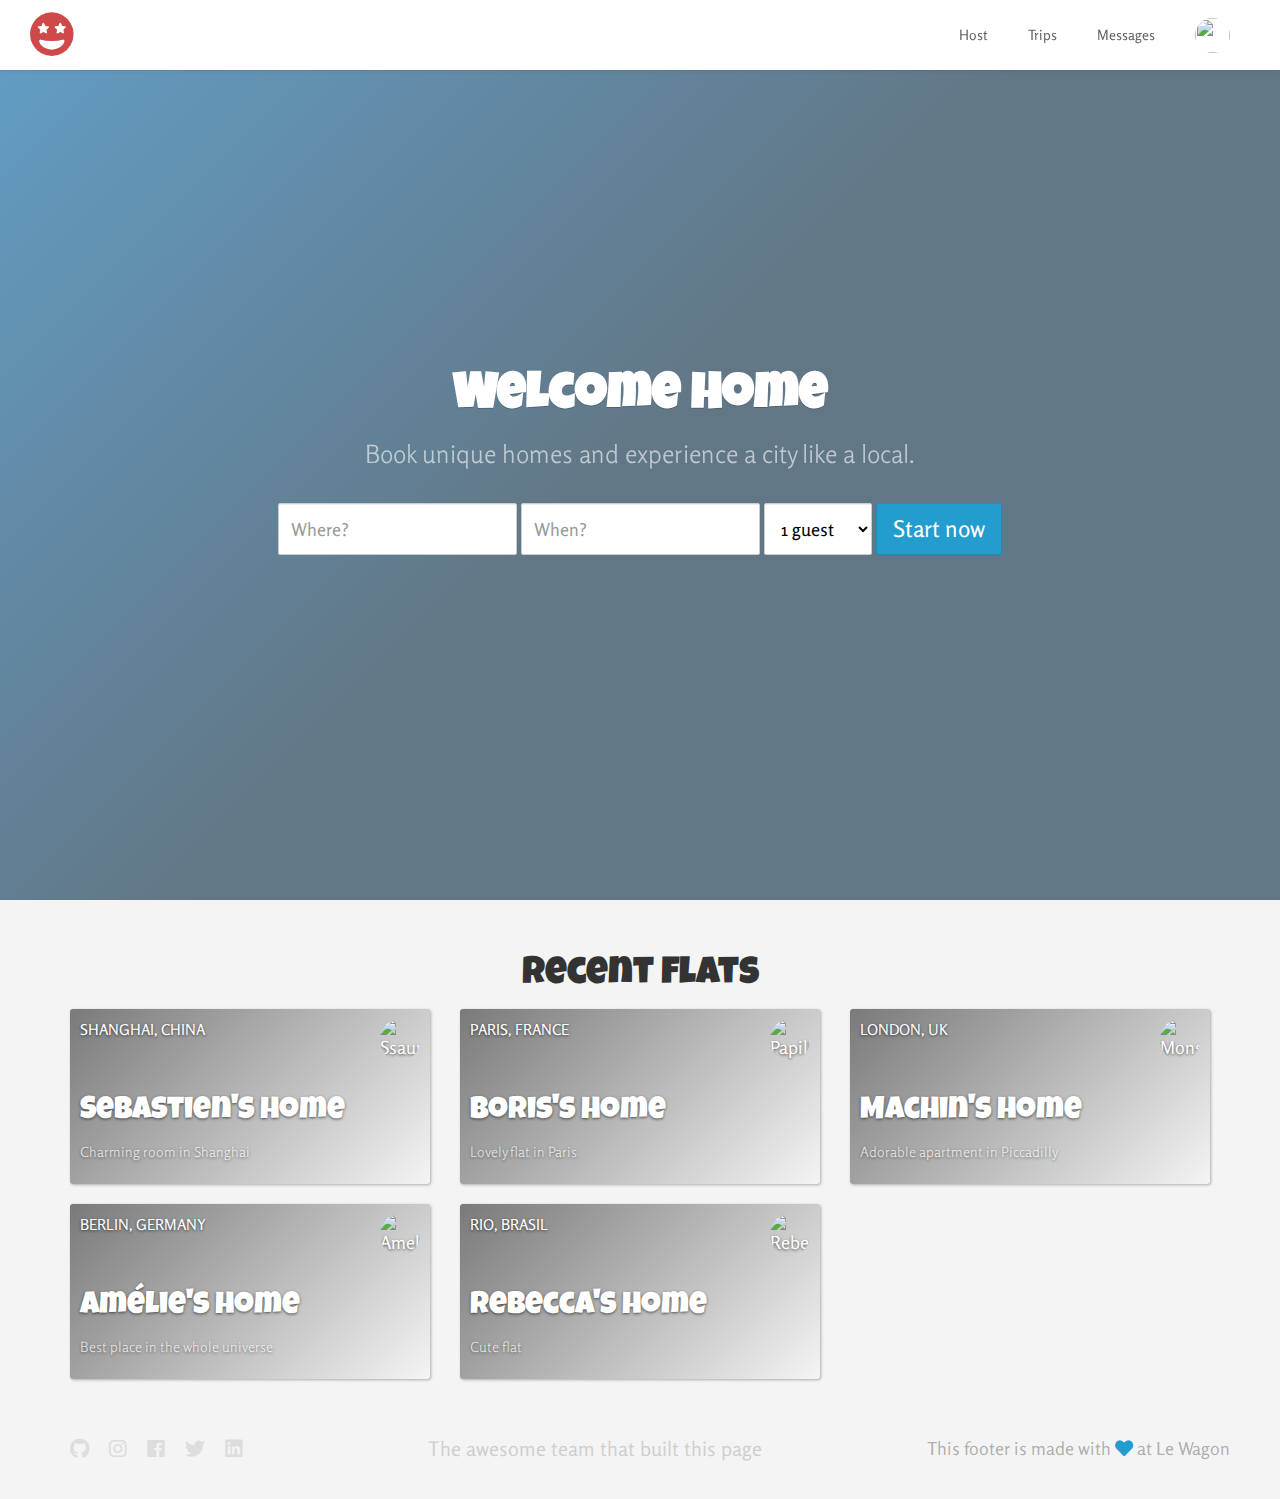
==== commit 49e4eead: "Automated commit at 2018-11-05 15:11:35 UTC by middleman-deploy 2.0.0-alpha" ====
--- a/index.html
+++ b/index.html
@@ -7,7 +7,7 @@
           content="width=device-width, initial-scale=1, shrink-to-fit=no">
     <!-- Use the title from a page's frontmatter if it has one -->
     <title></title>
-    <link href="stylesheets/application-d3533684.css" rel="stylesheet" />
+    <link href="stylesheets/application-2103d111.css" rel="stylesheet" />
     <script src="javascripts/application-93de88c9.js"></script>
     <link href="images/favicon-f15af148.png" rel="icon" type="image/png" />
   </head>
@@ -71,46 +71,68 @@
       </div>
     </form>
   </div>
-  <br/>
-  <h2 class="text-center"> Recent flats</h2>
-  <div class="container">
-    <div class="row">
-      <div class="col-xs-12 col-sm-4">
-        <div class="card" style="background-image: linear-gradient(rgba(0,0,0,0.3), rgba(0,0,0,0.2)), url('https://kitt.lewagon.com/placeholder/cities/shanghai');">
-          <div class="card-category">SHANGHAI, CHINA</div>
-          <div class="card-description">
-            <h2>Sebastien's home</h2>
-            <p>Charming room</p>
-          </div>
-          <img class="card-user" src="https://kitt.lewagon.com/placeholder/users/tgenaitay">
-          <a class="card-link" href="#" ></a>
+</div>
+
+<div class="container" id="home-flats">
+  <h2 class="text-center">Recent flats</h2>
+  <div class="row">
+    <div class="col-xs-12 col-sm-6 col-md-4">
+      <div class="card" style="background-image: linear-gradient(-225deg, rgba(0,0,0,0.5) 0%, rgba(0,0,0,0) 100%), url('https://kitt.lewagon.com/placeholder/cities/shanghai');">
+        <div class="card-category">Shanghai, China</div>
+        <div class="card-description">
+          <h3>Sebastien's home</h3>
+          <p>Charming room in Shanghai</p>
         </div>
-
+        <img src="https://kitt.lewagon.com/placeholder/users/ssaunier" class="card-user" alt="Ssaunier" />
+        <a href="flats/ssaunier.html" class="card-link"></a>
       </div>
-      <div class="col-xs-12 col-sm-4">
-        <div class="card" style="background-image: linear-gradient(rgba(0,0,0,0.3), rgba(0,0,0,0.2)), url('https://kitt.lewagon.com/placeholder/cities/paris');">
-          <div class="card-category">PARIS, FRANCE</div>
-          <div class="card-description">
-            <h2>Boris's home</h2>
-            <p>Lovely flat</p>
-          </div>
-          <img class="card-user" src="https://kitt.lewagon.com/placeholder/users/papillard">
-          <a class="card-link" href="#" ></a>
+    </div>
+    <div class="col-xs-12 col-sm-6 col-md-4">
+      <div class="card" style="background-image: linear-gradient(-225deg, rgba(0,0,0,0.5) 0%, rgba(0,0,0,0) 100%), url('https://kitt.lewagon.com/placeholder/cities/paris');">
+        <div class="card-category">Paris, France</div>
+        <div class="card-description">
+          <h3>Boris's home</h3>
+          <p>Lovely flat in Paris</p>
         </div>
+        <img src="https://kitt.lewagon.com/placeholder/users/papillard" class="card-user" alt="Papillard" />
+        <a href="flats/papillard.html" class="card-link"></a>
       </div>
-      <div class="col-xs-12 col-sm-4">
-        <div class="card" style="background-image: linear-gradient(rgba(0,0,0,0.3), rgba(0,0,0,0.2)), url('https://kitt.lewagon.com/placeholder/cities/london');">
-          <div class="card-category">LONDON, UK</div>
-          <div class="card-description">
-            <h2>Machin's home</h2>
-            <p>Adorable apartment</p>
-          </div>
-          <img class="card-user" src="https://kitt.lewagon.com/placeholder/users/monsieurpaillard">
-          <a class="card-link" href="#" ></a>
+    </div>
+    <div class="col-xs-12 col-sm-6 col-md-4">
+      <div class="card" style="background-image: linear-gradient(-225deg, rgba(0,0,0,0.5) 0%, rgba(0,0,0,0) 100%), url('https://kitt.lewagon.com/placeholder/cities/london');">
+        <div class="card-category">London, UK</div>
+        <div class="card-description">
+          <h3>Machin's home</h3>
+          <p>Adorable apartment in Piccadilly</p>
         </div>
+        <img src="https://kitt.lewagon.com/placeholder/users/monsieurpaillard" class="card-user" alt="Monsieurpaillard" />
+        <a href="flats/monsieurpaillard.html" class="card-link"></a>
+      </div>
+    </div>
+    <div class="col-xs-12 col-sm-6 col-md-4">
+      <div class="card" style="background-image: linear-gradient(-225deg, rgba(0,0,0,0.5) 0%, rgba(0,0,0,0) 100%), url('https://kitt.lewagon.com/placeholder/cities/berlin');">
+        <div class="card-category">Berlin, Germany</div>
+        <div class="card-description">
+          <h3>Amélie's home</h3>
+          <p>Best place in the whole universe</p>
+        </div>
+        <img src="https://kitt.lewagon.com/placeholder/users/ameliebou" class="card-user" alt="Ameliebou" />
+        <a href="flats/ameliebou.html" class="card-link"></a>
+      </div>
+    </div>
+    <div class="col-xs-12 col-sm-6 col-md-4">
+      <div class="card" style="background-image: linear-gradient(-225deg, rgba(0,0,0,0.5) 0%, rgba(0,0,0,0) 100%), url('https://kitt.lewagon.com/placeholder/cities/rio');">
+        <div class="card-category">Rio, Brasil</div>
+        <div class="card-description">
+          <h3>Rebecca's home</h3>
+          <p>Cute flat</p>
+        </div>
+        <img src="https://kitt.lewagon.com/placeholder/users/rebecasa" class="card-user" alt="Rebecasa" />
+        <a href="flats/rebecasa.html" class="card-link"></a>
       </div>
     </div>
   </div>
+</div>
 
 
     <div class="footer">
--- a/stylesheets/application-2103d111.css
+++ b/stylesheets/application-2103d111.css
@@ -0,0 +1,8 @@
+@import url("https://fonts.googleapis.com/css?family=Luckiest+Guy|Rosario:400,700");/*!
+ * Bootstrap v3.3.7 (http://getbootstrap.com)
+ * Copyright 2011-2016 Twitter, Inc.
+ * Licensed under MIT (https://github.com/twbs/bootstrap/blob/master/LICENSE)
+ *//*! normalize.css v3.0.3 | MIT License | github.com/necolas/normalize.css */html{font-family:sans-serif;-ms-text-size-adjust:100%;-webkit-text-size-adjust:100%}body{margin:0}article,aside,details,figcaption,figure,footer,header,hgroup,main,menu,nav,section,summary{display:block}audio,canvas,progress,video{display:inline-block;vertical-align:baseline}audio:not([controls]){display:none;height:0}[hidden],template{display:none}a{background-color:transparent}a:active,a:hover{outline:0}abbr[title]{border-bottom:1px dotted}b,strong{font-weight:bold}dfn{font-style:italic}h1{font-size:2em;margin:0.67em 0}mark{background:#ff0;color:#000}small{font-size:80%}sub,sup{font-size:75%;line-height:0;position:relative;vertical-align:baseline}sup{top:-0.5em}sub{bottom:-0.25em}img{border:0}svg:not(:root){overflow:hidden}figure{margin:1em 40px}hr{-webkit-box-sizing:content-box;box-sizing:content-box;height:0}pre{overflow:auto}code,kbd,pre,samp{font-family:monospace, monospace;font-size:1em}button,input,optgroup,select,textarea{color:inherit;font:inherit;margin:0}button{overflow:visible}button,select{text-transform:none}button,html input[type="button"],input[type="reset"],input[type="submit"]{-webkit-appearance:button;cursor:pointer}button[disabled],html input[disabled]{cursor:default}button::-moz-focus-inner,input::-moz-focus-inner{border:0;padding:0}input{line-height:normal}input[type="checkbox"],input[type="radio"]{-webkit-box-sizing:border-box;box-sizing:border-box;padding:0}input[type="number"]::-webkit-inner-spin-button,input[type="number"]::-webkit-outer-spin-button{height:auto}input[type="search"]{-webkit-appearance:textfield;-webkit-box-sizing:content-box;box-sizing:content-box}input[type="search"]::-webkit-search-cancel-button,input[type="search"]::-webkit-search-decoration{-webkit-appearance:none}fieldset{border:1px solid #c0c0c0;margin:0 2px;padding:0.35em 0.625em 0.75em}legend{border:0;padding:0}textarea{overflow:auto}optgroup{font-weight:bold}table{border-collapse:collapse;border-spacing:0}td,th{padding:0}/*! Source: https://github.com/h5bp/html5-boilerplate/blob/master/src/css/main.css */@media print{*,*:before,*:after{background:transparent !important;color:#000 !important;-webkit-box-shadow:none !important;box-shadow:none !important;text-shadow:none !important}a,a:visited{text-decoration:underline}a[href]:after{content:" (" attr(href) ")"}abbr[title]:after{content:" (" attr(title) ")"}a[href^="#"]:after,a[href^="javascript:"]:after{content:""}pre,blockquote{border:1px solid #999;page-break-inside:avoid}thead{display:table-header-group}tr,img{page-break-inside:avoid}img{max-width:100% !important}p,h2,h3{orphans:3;widows:3}h2,h3{page-break-after:avoid}.navbar{display:none}.btn>.caret,.dropup>.btn>.caret{border-top-color:#000 !important}.label{border:1px solid #000}.table{border-collapse:collapse !important}.table td,.table th{background-color:#fff !important}.table-bordered th,.table-bordered td{border:1px solid #ddd !important}}@font-face{font-family:'Glyphicons Halflings';src:url("../assets/bootstrap/glyphicons-halflings-regular-86b6f62b.eot");src:url("../assets/bootstrap/glyphicons-halflings-regular-86b6f62b.eot?#iefix") format("embedded-opentype"),url("../assets/bootstrap/glyphicons-halflings-regular-ca35b697.woff2") format("woff2"),url("../assets/bootstrap/glyphicons-halflings-regular-278e49a8.woff") format("woff"),url("../assets/bootstrap/glyphicons-halflings-regular-44bc1850.ttf") format("truetype"),url("../assets/bootstrap/glyphicons-halflings-regular-de51a849.svg#glyphicons_halflingsregular") format("svg")}.glyphicon{position:relative;top:1px;display:inline-block;font-family:'Glyphicons Halflings';font-style:normal;font-weight:normal;line-height:1;-webkit-font-smoothing:antialiased;-moz-osx-font-smoothing:grayscale}.glyphicon-asterisk:before{content:"\002a"}.glyphicon-plus:before{content:"\002b"}.glyphicon-euro:before,.glyphicon-eur:before{content:"\20ac"}.glyphicon-minus:before{content:"\2212"}.glyphicon-cloud:before{content:"\2601"}.glyphicon-envelope:before{content:"\2709"}.glyphicon-pencil:before{content:"\270f"}.glyphicon-glass:before{content:"\e001"}.glyphicon-music:before{content:"\e002"}.glyphicon-search:before{content:"\e003"}.glyphicon-heart:before{content:"\e005"}.glyphicon-star:before{content:"\e006"}.glyphicon-star-empty:before{content:"\e007"}.glyphicon-user:before{content:"\e008"}.glyphicon-film:before{content:"\e009"}.glyphicon-th-large:before{content:"\e010"}.glyphicon-th:before{content:"\e011"}.glyphicon-th-list:before{content:"\e012"}.glyphicon-ok:before{content:"\e013"}.glyphicon-remove:before{content:"\e014"}.glyphicon-zoom-in:before{content:"\e015"}.glyphicon-zoom-out:before{content:"\e016"}.glyphicon-off:before{content:"\e017"}.glyphicon-signal:before{content:"\e018"}.glyphicon-cog:before{content:"\e019"}.glyphicon-trash:before{content:"\e020"}.glyphicon-home:before{content:"\e021"}.glyphicon-file:before{content:"\e022"}.glyphicon-time:before{content:"\e023"}.glyphicon-road:before{content:"\e024"}.glyphicon-download-alt:before{content:"\e025"}.glyphicon-download:before{content:"\e026"}.glyphicon-upload:before{content:"\e027"}.glyphicon-inbox:before{content:"\e028"}.glyphicon-play-circle:before{content:"\e029"}.glyphicon-repeat:before{content:"\e030"}.glyphicon-refresh:before{content:"\e031"}.glyphicon-list-alt:before{content:"\e032"}.glyphicon-lock:before{content:"\e033"}.glyphicon-flag:before{content:"\e034"}.glyphicon-headphones:before{content:"\e035"}.glyphicon-volume-off:before{content:"\e036"}.glyphicon-volume-down:before{content:"\e037"}.glyphicon-volume-up:before{content:"\e038"}.glyphicon-qrcode:before{content:"\e039"}.glyphicon-barcode:before{content:"\e040"}.glyphicon-tag:before{content:"\e041"}.glyphicon-tags:before{content:"\e042"}.glyphicon-book:before{content:"\e043"}.glyphicon-bookmark:before{content:"\e044"}.glyphicon-print:before{content:"\e045"}.glyphicon-camera:before{content:"\e046"}.glyphicon-font:before{content:"\e047"}.glyphicon-bold:before{content:"\e048"}.glyphicon-italic:before{content:"\e049"}.glyphicon-text-height:before{content:"\e050"}.glyphicon-text-width:before{content:"\e051"}.glyphicon-align-left:before{content:"\e052"}.glyphicon-align-center:before{content:"\e053"}.glyphicon-align-right:before{content:"\e054"}.glyphicon-align-justify:before{content:"\e055"}.glyphicon-list:before{content:"\e056"}.glyphicon-indent-left:before{content:"\e057"}.glyphicon-indent-right:before{content:"\e058"}.glyphicon-facetime-video:before{content:"\e059"}.glyphicon-picture:before{content:"\e060"}.glyphicon-map-marker:before{content:"\e062"}.glyphicon-adjust:before{content:"\e063"}.glyphicon-tint:before{content:"\e064"}.glyphicon-edit:before{content:"\e065"}.glyphicon-share:before{content:"\e066"}.glyphicon-check:before{content:"\e067"}.glyphicon-move:before{content:"\e068"}.glyphicon-step-backward:before{content:"\e069"}.glyphicon-fast-backward:before{content:"\e070"}.glyphicon-backward:before{content:"\e071"}.glyphicon-play:before{content:"\e072"}.glyphicon-pause:before{content:"\e073"}.glyphicon-stop:before{content:"\e074"}.glyphicon-forward:before{content:"\e075"}.glyphicon-fast-forward:before{content:"\e076"}.glyphicon-step-forward:before{content:"\e077"}.glyphicon-eject:before{content:"\e078"}.glyphicon-chevron-left:before{content:"\e079"}.glyphicon-chevron-right:before{content:"\e080"}.glyphicon-plus-sign:before{content:"\e081"}.glyphicon-minus-sign:before{content:"\e082"}.glyphicon-remove-sign:before{content:"\e083"}.glyphicon-ok-sign:before{content:"\e084"}.glyphicon-question-sign:before{content:"\e085"}.glyphicon-info-sign:before{content:"\e086"}.glyphicon-screenshot:before{content:"\e087"}.glyphicon-remove-circle:before{content:"\e088"}.glyphicon-ok-circle:before{content:"\e089"}.glyphicon-ban-circle:before{content:"\e090"}.glyphicon-arrow-left:before{content:"\e091"}.glyphicon-arrow-right:before{content:"\e092"}.glyphicon-arrow-up:before{content:"\e093"}.glyphicon-arrow-down:before{content:"\e094"}.glyphicon-share-alt:before{content:"\e095"}.glyphicon-resize-full:before{content:"\e096"}.glyphicon-resize-small:before{content:"\e097"}.glyphicon-exclamation-sign:before{content:"\e101"}.glyphicon-gift:before{content:"\e102"}.glyphicon-leaf:before{content:"\e103"}.glyphicon-fire:before{content:"\e104"}.glyphicon-eye-open:before{content:"\e105"}.glyphicon-eye-close:before{content:"\e106"}.glyphicon-warning-sign:before{content:"\e107"}.glyphicon-plane:before{content:"\e108"}.glyphicon-calendar:before{content:"\e109"}.glyphicon-random:before{content:"\e110"}.glyphicon-comment:before{content:"\e111"}.glyphicon-magnet:before{content:"\e112"}.glyphicon-chevron-up:before{content:"\e113"}.glyphicon-chevron-down:before{content:"\e114"}.glyphicon-retweet:before{content:"\e115"}.glyphicon-shopping-cart:before{content:"\e116"}.glyphicon-folder-close:before{content:"\e117"}.glyphicon-folder-open:before{content:"\e118"}.glyphicon-resize-vertical:before{content:"\e119"}.glyphicon-resize-horizontal:before{content:"\e120"}.glyphicon-hdd:before{content:"\e121"}.glyphicon-bullhorn:before{content:"\e122"}.glyphicon-bell:before{content:"\e123"}.glyphicon-certificate:before{content:"\e124"}.glyphicon-thumbs-up:before{content:"\e125"}.glyphicon-thumbs-down:before{content:"\e126"}.glyphicon-hand-right:before{content:"\e127"}.glyphicon-hand-left:before{content:"\e128"}.glyphicon-hand-up:before{content:"\e129"}.glyphicon-hand-down:before{content:"\e130"}.glyphicon-circle-arrow-right:before{content:"\e131"}.glyphicon-circle-arrow-left:before{content:"\e132"}.glyphicon-circle-arrow-up:before{content:"\e133"}.glyphicon-circle-arrow-down:before{content:"\e134"}.glyphicon-globe:before{content:"\e135"}.glyphicon-wrench:before{content:"\e136"}.glyphicon-tasks:before{content:"\e137"}.glyphicon-filter:before{content:"\e138"}.glyphicon-briefcase:before{content:"\e139"}.glyphicon-fullscreen:before{content:"\e140"}.glyphicon-dashboard:before{content:"\e141"}.glyphicon-paperclip:before{content:"\e142"}.glyphicon-heart-empty:before{content:"\e143"}.glyphicon-link:before{content:"\e144"}.glyphicon-phone:before{content:"\e145"}.glyphicon-pushpin:before{content:"\e146"}.glyphicon-usd:before{content:"\e148"}.glyphicon-gbp:before{content:"\e149"}.glyphicon-sort:before{content:"\e150"}.glyphicon-sort-by-alphabet:before{content:"\e151"}.glyphicon-sort-by-alphabet-alt:before{content:"\e152"}.glyphicon-sort-by-order:before{content:"\e153"}.glyphicon-sort-by-order-alt:before{content:"\e154"}.glyphicon-sort-by-attributes:before{content:"\e155"}.glyphicon-sort-by-attributes-alt:before{content:"\e156"}.glyphicon-unchecked:before{content:"\e157"}.glyphicon-expand:before{content:"\e158"}.glyphicon-collapse-down:before{content:"\e159"}.glyphicon-collapse-up:before{content:"\e160"}.glyphicon-log-in:before{content:"\e161"}.glyphicon-flash:before{content:"\e162"}.glyphicon-log-out:before{content:"\e163"}.glyphicon-new-window:before{content:"\e164"}.glyphicon-record:before{content:"\e165"}.glyphicon-save:before{content:"\e166"}.glyphicon-open:before{content:"\e167"}.glyphicon-saved:before{content:"\e168"}.glyphicon-import:before{content:"\e169"}.glyphicon-export:before{content:"\e170"}.glyphicon-send:before{content:"\e171"}.glyphicon-floppy-disk:before{content:"\e172"}.glyphicon-floppy-saved:before{content:"\e173"}.glyphicon-floppy-remove:before{content:"\e174"}.glyphicon-floppy-save:before{content:"\e175"}.glyphicon-floppy-open:before{content:"\e176"}.glyphicon-credit-card:before{content:"\e177"}.glyphicon-transfer:before{content:"\e178"}.glyphicon-cutlery:before{content:"\e179"}.glyphicon-header:before{content:"\e180"}.glyphicon-compressed:before{content:"\e181"}.glyphicon-earphone:before{content:"\e182"}.glyphicon-phone-alt:before{content:"\e183"}.glyphicon-tower:before{content:"\e184"}.glyphicon-stats:before{content:"\e185"}.glyphicon-sd-video:before{content:"\e186"}.glyphicon-hd-video:before{content:"\e187"}.glyphicon-subtitles:before{content:"\e188"}.glyphicon-sound-stereo:before{content:"\e189"}.glyphicon-sound-dolby:before{content:"\e190"}.glyphicon-sound-5-1:before{content:"\e191"}.glyphicon-sound-6-1:before{content:"\e192"}.glyphicon-sound-7-1:before{content:"\e193"}.glyphicon-copyright-mark:before{content:"\e194"}.glyphicon-registration-mark:before{content:"\e195"}.glyphicon-cloud-download:before{content:"\e197"}.glyphicon-cloud-upload:before{content:"\e198"}.glyphicon-tree-conifer:before{content:"\e199"}.glyphicon-tree-deciduous:before{content:"\e200"}.glyphicon-cd:before{content:"\e201"}.glyphicon-save-file:before{content:"\e202"}.glyphicon-open-file:before{content:"\e203"}.glyphicon-level-up:before{content:"\e204"}.glyphicon-copy:before{content:"\e205"}.glyphicon-paste:before{content:"\e206"}.glyphicon-alert:before{content:"\e209"}.glyphicon-equalizer:before{content:"\e210"}.glyphicon-king:before{content:"\e211"}.glyphicon-queen:before{content:"\e212"}.glyphicon-pawn:before{content:"\e213"}.glyphicon-bishop:before{content:"\e214"}.glyphicon-knight:before{content:"\e215"}.glyphicon-baby-formula:before{content:"\e216"}.glyphicon-tent:before{content:"\26fa"}.glyphicon-blackboard:before{content:"\e218"}.glyphicon-bed:before{content:"\e219"}.glyphicon-apple:before{content:"\f8ff"}.glyphicon-erase:before{content:"\e221"}.glyphicon-hourglass:before{content:"\231b"}.glyphicon-lamp:before{content:"\e223"}.glyphicon-duplicate:before{content:"\e224"}.glyphicon-piggy-bank:before{content:"\e225"}.glyphicon-scissors:before{content:"\e226"}.glyphicon-bitcoin:before{content:"\e227"}.glyphicon-btc:before{content:"\e227"}.glyphicon-xbt:before{content:"\e227"}.glyphicon-yen:before{content:"\00a5"}.glyphicon-jpy:before{content:"\00a5"}.glyphicon-ruble:before{content:"\20bd"}.glyphicon-rub:before{content:"\20bd"}.glyphicon-scale:before{content:"\e230"}.glyphicon-ice-lolly:before{content:"\e231"}.glyphicon-ice-lolly-tasted:before{content:"\e232"}.glyphicon-education:before{content:"\e233"}.glyphicon-option-horizontal:before{content:"\e234"}.glyphicon-option-vertical:before{content:"\e235"}.glyphicon-menu-hamburger:before{content:"\e236"}.glyphicon-modal-window:before{content:"\e237"}.glyphicon-oil:before{content:"\e238"}.glyphicon-grain:before{content:"\e239"}.glyphicon-sunglasses:before{content:"\e240"}.glyphicon-text-size:before{content:"\e241"}.glyphicon-text-color:before{content:"\e242"}.glyphicon-text-background:before{content:"\e243"}.glyphicon-object-align-top:before{content:"\e244"}.glyphicon-object-align-bottom:before{content:"\e245"}.glyphicon-object-align-horizontal:before{content:"\e246"}.glyphicon-object-align-left:before{content:"\e247"}.glyphicon-object-align-vertical:before{content:"\e248"}.glyphicon-object-align-right:before{content:"\e249"}.glyphicon-triangle-right:before{content:"\e250"}.glyphicon-triangle-left:before{content:"\e251"}.glyphicon-triangle-bottom:before{content:"\e252"}.glyphicon-triangle-top:before{content:"\e253"}.glyphicon-console:before{content:"\e254"}.glyphicon-superscript:before{content:"\e255"}.glyphicon-subscript:before{content:"\e256"}.glyphicon-menu-left:before{content:"\e257"}.glyphicon-menu-right:before{content:"\e258"}.glyphicon-menu-down:before{content:"\e259"}.glyphicon-menu-up:before{content:"\e260"}*{-webkit-box-sizing:border-box;box-sizing:border-box}*:before,*:after{-webkit-box-sizing:border-box;box-sizing:border-box}html{font-size:10px;-webkit-tap-highlight-color:transparent}body{font-family:"Rosario", "Helvetica", "sans-serif";font-size:18px;line-height:1.42857143;color:#333333;background-color:#F4F4F4}input,button,select,textarea{font-family:inherit;font-size:inherit;line-height:inherit}a{color:#239dce;text-decoration:none}a:hover,a:focus{color:#186b8d;text-decoration:underline}a:focus{outline:5px auto -webkit-focus-ring-color;outline-offset:-2px}figure{margin:0}img{vertical-align:middle}.img-responsive{display:block;max-width:100%;height:auto}.img-rounded{border-radius:2px}.img-thumbnail{padding:4px;line-height:1.42857143;background-color:#F4F4F4;border:1px solid #ddd;border-radius:2px;-webkit-transition:all 0.2s ease-in-out;transition:all 0.2s ease-in-out;display:inline-block;max-width:100%;height:auto}.img-circle{border-radius:50%}hr{margin-top:25px;margin-bottom:25px;border:0;border-top:1px solid #eeeeee}.sr-only{position:absolute;width:1px;height:1px;margin:-1px;padding:0;overflow:hidden;clip:rect(0, 0, 0, 0);border:0}.sr-only-focusable:active,.sr-only-focusable:focus{position:static;width:auto;height:auto;margin:0;overflow:visible;clip:auto}[role="button"]{cursor:pointer}h1,h2,h3,h4,h5,h6,.h1,.h2,.h3,.h4,.h5,.h6{font-family:"Luckiest Guy", "Helvetica", "sans-serif";font-weight:500;line-height:1.1;color:inherit}h1 small,h1 .small,h2 small,h2 .small,h3 small,h3 .small,h4 small,h4 .small,h5 small,h5 .small,h6 small,h6 .small,.h1 small,.h1 .small,.h2 small,.h2 .small,.h3 small,.h3 .small,.h4 small,.h4 .small,.h5 small,.h5 .small,.h6 small,.h6 .small{font-weight:normal;line-height:1;color:#777777}h1,.h1,h2,.h2,h3,.h3{margin-top:25px;margin-bottom:12.5px}h1 small,h1 .small,.h1 small,.h1 .small,h2 small,h2 .small,.h2 small,.h2 .small,h3 small,h3 .small,.h3 small,.h3 .small{font-size:65%}h4,.h4,h5,.h5,h6,.h6{margin-top:12.5px;margin-bottom:12.5px}h4 small,h4 .small,.h4 small,.h4 .small,h5 small,h5 .small,.h5 small,.h5 .small,h6 small,h6 .small,.h6 small,.h6 .small{font-size:75%}h1,.h1{font-size:46px}h2,.h2{font-size:38px}h3,.h3{font-size:31px}h4,.h4{font-size:23px}h5,.h5{font-size:18px}h6,.h6{font-size:16px}p{margin:0 0 12.5px}.lead{margin-bottom:25px;font-size:20px;font-weight:300;line-height:1.4}@media (min-width: 768px){.lead{font-size:27px}}small,.small{font-size:88%}mark,.mark{background-color:#fcf8e3;padding:.2em}.text-left{text-align:left}.text-right{text-align:right}.text-center{text-align:center}.text-justify{text-align:justify}.text-nowrap{white-space:nowrap}.text-lowercase{text-transform:lowercase}.text-uppercase,.initialism{text-transform:uppercase}.text-capitalize{text-transform:capitalize}.text-muted{color:#777777}.text-primary{color:#239dce}a.text-primary:hover,a.text-primary:focus{color:#1c7ca2}.text-success{color:#3c763d}a.text-success:hover,a.text-success:focus{color:#2b542c}.text-info{color:#31708f}a.text-info:hover,a.text-info:focus{color:#245269}.text-warning{color:#8a6d3b}a.text-warning:hover,a.text-warning:focus{color:#66512c}.text-danger{color:#a94442}a.text-danger:hover,a.text-danger:focus{color:#843534}.bg-primary{color:#fff}.bg-primary{background-color:#239dce}a.bg-primary:hover,a.bg-primary:focus{background-color:#1c7ca2}.bg-success{background-color:#dff0d8}a.bg-success:hover,a.bg-success:focus{background-color:#c1e2b3}.bg-info{background-color:#d9edf7}a.bg-info:hover,a.bg-info:focus{background-color:#afd9ee}.bg-warning{background-color:#fcf8e3}a.bg-warning:hover,a.bg-warning:focus{background-color:#f7ecb5}.bg-danger{background-color:#f2dede}a.bg-danger:hover,a.bg-danger:focus{background-color:#e4b9b9}.page-header{padding-bottom:11.5px;margin:50px 0 25px;border-bottom:1px solid #eeeeee}ul,ol{margin-top:0;margin-bottom:12.5px}ul ul,ul ol,ol ul,ol ol{margin-bottom:0}.list-unstyled{padding-left:0;list-style:none}.list-inline{padding-left:0;list-style:none;margin-left:-5px}.list-inline>li{display:inline-block;padding-left:5px;padding-right:5px}dl{margin-top:0;margin-bottom:25px}dt,dd{line-height:1.42857143}dt{font-weight:bold}dd{margin-left:0}.dl-horizontal dd:before,.dl-horizontal dd:after{content:" ";display:table}.dl-horizontal dd:after{clear:both}@media (min-width: 768px){.dl-horizontal dt{float:left;width:160px;clear:left;text-align:right;overflow:hidden;text-overflow:ellipsis;white-space:nowrap}.dl-horizontal dd{margin-left:180px}}abbr[title],abbr[data-original-title]{cursor:help;border-bottom:1px dotted #777777}.initialism{font-size:90%}blockquote{padding:12.5px 25px;margin:0 0 25px;font-size:22.5px;border-left:5px solid #eeeeee}blockquote p:last-child,blockquote ul:last-child,blockquote ol:last-child{margin-bottom:0}blockquote footer,blockquote small,blockquote .small{display:block;font-size:80%;line-height:1.42857143;color:#777777}blockquote footer:before,blockquote small:before,blockquote .small:before{content:'\2014 \00A0'}.blockquote-reverse,blockquote.pull-right{padding-right:15px;padding-left:0;border-right:5px solid #eeeeee;border-left:0;text-align:right}.blockquote-reverse footer:before,.blockquote-reverse small:before,.blockquote-reverse .small:before,blockquote.pull-right footer:before,blockquote.pull-right small:before,blockquote.pull-right .small:before{content:''}.blockquote-reverse footer:after,.blockquote-reverse small:after,.blockquote-reverse .small:after,blockquote.pull-right footer:after,blockquote.pull-right small:after,blockquote.pull-right .small:after{content:'\00A0 \2014'}address{margin-bottom:25px;font-style:normal;line-height:1.42857143}code,kbd,pre,samp{font-family:Menlo, Monaco, Consolas, "Courier New", monospace}code{padding:2px 4px;font-size:90%;color:#c7254e;background-color:#f9f2f4;border-radius:2px}kbd{padding:2px 4px;font-size:90%;color:#fff;background-color:#333;border-radius:2px;-webkit-box-shadow:inset 0 -1px 0 rgba(0,0,0,0.25);box-shadow:inset 0 -1px 0 rgba(0,0,0,0.25)}kbd kbd{padding:0;font-size:100%;font-weight:bold;-webkit-box-shadow:none;box-shadow:none}pre{display:block;padding:12px;margin:0 0 12.5px;font-size:17px;line-height:1.42857143;word-break:break-all;word-wrap:break-word;color:#333333;background-color:#f5f5f5;border:1px solid #ccc;border-radius:2px}pre code{padding:0;font-size:inherit;color:inherit;white-space:pre-wrap;background-color:transparent;border-radius:0}.pre-scrollable{max-height:340px;overflow-y:scroll}.container{margin-right:auto;margin-left:auto;padding-left:15px;padding-right:15px}.container:before,.container:after{content:" ";display:table}.container:after{clear:both}@media (min-width: 768px){.container{width:750px}}@media (min-width: 992px){.container{width:970px}}@media (min-width: 1200px){.container{width:1170px}}.container-fluid{margin-right:auto;margin-left:auto;padding-left:15px;padding-right:15px}.container-fluid:before,.container-fluid:after{content:" ";display:table}.container-fluid:after{clear:both}.row{margin-left:-15px;margin-right:-15px}.row:before,.row:after{content:" ";display:table}.row:after{clear:both}.col-xs-1,.col-sm-1,.col-md-1,.col-lg-1,.col-xs-2,.col-sm-2,.col-md-2,.col-lg-2,.col-xs-3,.col-sm-3,.col-md-3,.col-lg-3,.col-xs-4,.col-sm-4,.col-md-4,.col-lg-4,.col-xs-5,.col-sm-5,.col-md-5,.col-lg-5,.col-xs-6,.col-sm-6,.col-md-6,.col-lg-6,.col-xs-7,.col-sm-7,.col-md-7,.col-lg-7,.col-xs-8,.col-sm-8,.col-md-8,.col-lg-8,.col-xs-9,.col-sm-9,.col-md-9,.col-lg-9,.col-xs-10,.col-sm-10,.col-md-10,.col-lg-10,.col-xs-11,.col-sm-11,.col-md-11,.col-lg-11,.col-xs-12,.col-sm-12,.col-md-12,.col-lg-12{position:relative;min-height:1px;padding-left:15px;padding-right:15px}.col-xs-1,.col-xs-2,.col-xs-3,.col-xs-4,.col-xs-5,.col-xs-6,.col-xs-7,.col-xs-8,.col-xs-9,.col-xs-10,.col-xs-11,.col-xs-12{float:left}.col-xs-1{width:8.33333333%}.col-xs-2{width:16.66666667%}.col-xs-3{width:25%}.col-xs-4{width:33.33333333%}.col-xs-5{width:41.66666667%}.col-xs-6{width:50%}.col-xs-7{width:58.33333333%}.col-xs-8{width:66.66666667%}.col-xs-9{width:75%}.col-xs-10{width:83.33333333%}.col-xs-11{width:91.66666667%}.col-xs-12{width:100%}.col-xs-pull-0{right:auto}.col-xs-pull-1{right:8.33333333%}.col-xs-pull-2{right:16.66666667%}.col-xs-pull-3{right:25%}.col-xs-pull-4{right:33.33333333%}.col-xs-pull-5{right:41.66666667%}.col-xs-pull-6{right:50%}.col-xs-pull-7{right:58.33333333%}.col-xs-pull-8{right:66.66666667%}.col-xs-pull-9{right:75%}.col-xs-pull-10{right:83.33333333%}.col-xs-pull-11{right:91.66666667%}.col-xs-pull-12{right:100%}.col-xs-push-0{left:auto}.col-xs-push-1{left:8.33333333%}.col-xs-push-2{left:16.66666667%}.col-xs-push-3{left:25%}.col-xs-push-4{left:33.33333333%}.col-xs-push-5{left:41.66666667%}.col-xs-push-6{left:50%}.col-xs-push-7{left:58.33333333%}.col-xs-push-8{left:66.66666667%}.col-xs-push-9{left:75%}.col-xs-push-10{left:83.33333333%}.col-xs-push-11{left:91.66666667%}.col-xs-push-12{left:100%}.col-xs-offset-0{margin-left:0%}.col-xs-offset-1{margin-left:8.33333333%}.col-xs-offset-2{margin-left:16.66666667%}.col-xs-offset-3{margin-left:25%}.col-xs-offset-4{margin-left:33.33333333%}.col-xs-offset-5{margin-left:41.66666667%}.col-xs-offset-6{margin-left:50%}.col-xs-offset-7{margin-left:58.33333333%}.col-xs-offset-8{margin-left:66.66666667%}.col-xs-offset-9{margin-left:75%}.col-xs-offset-10{margin-left:83.33333333%}.col-xs-offset-11{margin-left:91.66666667%}.col-xs-offset-12{margin-left:100%}@media (min-width: 768px){.col-sm-1,.col-sm-2,.col-sm-3,.col-sm-4,.col-sm-5,.col-sm-6,.col-sm-7,.col-sm-8,.col-sm-9,.col-sm-10,.col-sm-11,.col-sm-12{float:left}.col-sm-1{width:8.33333333%}.col-sm-2{width:16.66666667%}.col-sm-3{width:25%}.col-sm-4{width:33.33333333%}.col-sm-5{width:41.66666667%}.col-sm-6{width:50%}.col-sm-7{width:58.33333333%}.col-sm-8{width:66.66666667%}.col-sm-9{width:75%}.col-sm-10{width:83.33333333%}.col-sm-11{width:91.66666667%}.col-sm-12{width:100%}.col-sm-pull-0{right:auto}.col-sm-pull-1{right:8.33333333%}.col-sm-pull-2{right:16.66666667%}.col-sm-pull-3{right:25%}.col-sm-pull-4{right:33.33333333%}.col-sm-pull-5{right:41.66666667%}.col-sm-pull-6{right:50%}.col-sm-pull-7{right:58.33333333%}.col-sm-pull-8{right:66.66666667%}.col-sm-pull-9{right:75%}.col-sm-pull-10{right:83.33333333%}.col-sm-pull-11{right:91.66666667%}.col-sm-pull-12{right:100%}.col-sm-push-0{left:auto}.col-sm-push-1{left:8.33333333%}.col-sm-push-2{left:16.66666667%}.col-sm-push-3{left:25%}.col-sm-push-4{left:33.33333333%}.col-sm-push-5{left:41.66666667%}.col-sm-push-6{left:50%}.col-sm-push-7{left:58.33333333%}.col-sm-push-8{left:66.66666667%}.col-sm-push-9{left:75%}.col-sm-push-10{left:83.33333333%}.col-sm-push-11{left:91.66666667%}.col-sm-push-12{left:100%}.col-sm-offset-0{margin-left:0%}.col-sm-offset-1{margin-left:8.33333333%}.col-sm-offset-2{margin-left:16.66666667%}.col-sm-offset-3{margin-left:25%}.col-sm-offset-4{margin-left:33.33333333%}.col-sm-offset-5{margin-left:41.66666667%}.col-sm-offset-6{margin-left:50%}.col-sm-offset-7{margin-left:58.33333333%}.col-sm-offset-8{margin-left:66.66666667%}.col-sm-offset-9{margin-left:75%}.col-sm-offset-10{margin-left:83.33333333%}.col-sm-offset-11{margin-left:91.66666667%}.col-sm-offset-12{margin-left:100%}}@media (min-width: 992px){.col-md-1,.col-md-2,.col-md-3,.col-md-4,.col-md-5,.col-md-6,.col-md-7,.col-md-8,.col-md-9,.col-md-10,.col-md-11,.col-md-12{float:left}.col-md-1{width:8.33333333%}.col-md-2{width:16.66666667%}.col-md-3{width:25%}.col-md-4{width:33.33333333%}.col-md-5{width:41.66666667%}.col-md-6{width:50%}.col-md-7{width:58.33333333%}.col-md-8{width:66.66666667%}.col-md-9{width:75%}.col-md-10{width:83.33333333%}.col-md-11{width:91.66666667%}.col-md-12{width:100%}.col-md-pull-0{right:auto}.col-md-pull-1{right:8.33333333%}.col-md-pull-2{right:16.66666667%}.col-md-pull-3{right:25%}.col-md-pull-4{right:33.33333333%}.col-md-pull-5{right:41.66666667%}.col-md-pull-6{right:50%}.col-md-pull-7{right:58.33333333%}.col-md-pull-8{right:66.66666667%}.col-md-pull-9{right:75%}.col-md-pull-10{right:83.33333333%}.col-md-pull-11{right:91.66666667%}.col-md-pull-12{right:100%}.col-md-push-0{left:auto}.col-md-push-1{left:8.33333333%}.col-md-push-2{left:16.66666667%}.col-md-push-3{left:25%}.col-md-push-4{left:33.33333333%}.col-md-push-5{left:41.66666667%}.col-md-push-6{left:50%}.col-md-push-7{left:58.33333333%}.col-md-push-8{left:66.66666667%}.col-md-push-9{left:75%}.col-md-push-10{left:83.33333333%}.col-md-push-11{left:91.66666667%}.col-md-push-12{left:100%}.col-md-offset-0{margin-left:0%}.col-md-offset-1{margin-left:8.33333333%}.col-md-offset-2{margin-left:16.66666667%}.col-md-offset-3{margin-left:25%}.col-md-offset-4{margin-left:33.33333333%}.col-md-offset-5{margin-left:41.66666667%}.col-md-offset-6{margin-left:50%}.col-md-offset-7{margin-left:58.33333333%}.col-md-offset-8{margin-left:66.66666667%}.col-md-offset-9{margin-left:75%}.col-md-offset-10{margin-left:83.33333333%}.col-md-offset-11{margin-left:91.66666667%}.col-md-offset-12{margin-left:100%}}@media (min-width: 1200px){.col-lg-1,.col-lg-2,.col-lg-3,.col-lg-4,.col-lg-5,.col-lg-6,.col-lg-7,.col-lg-8,.col-lg-9,.col-lg-10,.col-lg-11,.col-lg-12{float:left}.col-lg-1{width:8.33333333%}.col-lg-2{width:16.66666667%}.col-lg-3{width:25%}.col-lg-4{width:33.33333333%}.col-lg-5{width:41.66666667%}.col-lg-6{width:50%}.col-lg-7{width:58.33333333%}.col-lg-8{width:66.66666667%}.col-lg-9{width:75%}.col-lg-10{width:83.33333333%}.col-lg-11{width:91.66666667%}.col-lg-12{width:100%}.col-lg-pull-0{right:auto}.col-lg-pull-1{right:8.33333333%}.col-lg-pull-2{right:16.66666667%}.col-lg-pull-3{right:25%}.col-lg-pull-4{right:33.33333333%}.col-lg-pull-5{right:41.66666667%}.col-lg-pull-6{right:50%}.col-lg-pull-7{right:58.33333333%}.col-lg-pull-8{right:66.66666667%}.col-lg-pull-9{right:75%}.col-lg-pull-10{right:83.33333333%}.col-lg-pull-11{right:91.66666667%}.col-lg-pull-12{right:100%}.col-lg-push-0{left:auto}.col-lg-push-1{left:8.33333333%}.col-lg-push-2{left:16.66666667%}.col-lg-push-3{left:25%}.col-lg-push-4{left:33.33333333%}.col-lg-push-5{left:41.66666667%}.col-lg-push-6{left:50%}.col-lg-push-7{left:58.33333333%}.col-lg-push-8{left:66.66666667%}.col-lg-push-9{left:75%}.col-lg-push-10{left:83.33333333%}.col-lg-push-11{left:91.66666667%}.col-lg-push-12{left:100%}.col-lg-offset-0{margin-left:0%}.col-lg-offset-1{margin-left:8.33333333%}.col-lg-offset-2{margin-left:16.66666667%}.col-lg-offset-3{margin-left:25%}.col-lg-offset-4{margin-left:33.33333333%}.col-lg-offset-5{margin-left:41.66666667%}.col-lg-offset-6{margin-left:50%}.col-lg-offset-7{margin-left:58.33333333%}.col-lg-offset-8{margin-left:66.66666667%}.col-lg-offset-9{margin-left:75%}.col-lg-offset-10{margin-left:83.33333333%}.col-lg-offset-11{margin-left:91.66666667%}.col-lg-offset-12{margin-left:100%}}table{background-color:transparent}caption{padding-top:8px;padding-bottom:8px;color:#777777;text-align:left}th{text-align:left}.table{width:100%;max-width:100%;margin-bottom:25px}.table>thead>tr>th,.table>thead>tr>td,.table>tbody>tr>th,.table>tbody>tr>td,.table>tfoot>tr>th,.table>tfoot>tr>td{padding:8px;line-height:1.42857143;vertical-align:top;border-top:1px solid #ddd}.table>thead>tr>th{vertical-align:bottom;border-bottom:2px solid #ddd}.table>caption+thead>tr:first-child>th,.table>caption+thead>tr:first-child>td,.table>colgroup+thead>tr:first-child>th,.table>colgroup+thead>tr:first-child>td,.table>thead:first-child>tr:first-child>th,.table>thead:first-child>tr:first-child>td{border-top:0}.table>tbody+tbody{border-top:2px solid #ddd}.table .table{background-color:#F4F4F4}.table-condensed>thead>tr>th,.table-condensed>thead>tr>td,.table-condensed>tbody>tr>th,.table-condensed>tbody>tr>td,.table-condensed>tfoot>tr>th,.table-condensed>tfoot>tr>td{padding:5px}.table-bordered{border:1px solid #ddd}.table-bordered>thead>tr>th,.table-bordered>thead>tr>td,.table-bordered>tbody>tr>th,.table-bordered>tbody>tr>td,.table-bordered>tfoot>tr>th,.table-bordered>tfoot>tr>td{border:1px solid #ddd}.table-bordered>thead>tr>th,.table-bordered>thead>tr>td{border-bottom-width:2px}.table-striped>tbody>tr:nth-of-type(odd){background-color:#f9f9f9}.table-hover>tbody>tr:hover{background-color:#f5f5f5}table col[class*="col-"]{position:static;float:none;display:table-column}table td[class*="col-"],table th[class*="col-"]{position:static;float:none;display:table-cell}.table>thead>tr>td.active,.table>thead>tr>th.active,.table>thead>tr.active>td,.table>thead>tr.active>th,.table>tbody>tr>td.active,.table>tbody>tr>th.active,.table>tbody>tr.active>td,.table>tbody>tr.active>th,.table>tfoot>tr>td.active,.table>tfoot>tr>th.active,.table>tfoot>tr.active>td,.table>tfoot>tr.active>th{background-color:#f5f5f5}.table-hover>tbody>tr>td.active:hover,.table-hover>tbody>tr>th.active:hover,.table-hover>tbody>tr.active:hover>td,.table-hover>tbody>tr:hover>.active,.table-hover>tbody>tr.active:hover>th{background-color:#e8e8e8}.table>thead>tr>td.success,.table>thead>tr>th.success,.table>thead>tr.success>td,.table>thead>tr.success>th,.table>tbody>tr>td.success,.table>tbody>tr>th.success,.table>tbody>tr.success>td,.table>tbody>tr.success>th,.table>tfoot>tr>td.success,.table>tfoot>tr>th.success,.table>tfoot>tr.success>td,.table>tfoot>tr.success>th{background-color:#dff0d8}.table-hover>tbody>tr>td.success:hover,.table-hover>tbody>tr>th.success:hover,.table-hover>tbody>tr.success:hover>td,.table-hover>tbody>tr:hover>.success,.table-hover>tbody>tr.success:hover>th{background-color:#d0e9c6}.table>thead>tr>td.info,.table>thead>tr>th.info,.table>thead>tr.info>td,.table>thead>tr.info>th,.table>tbody>tr>td.info,.table>tbody>tr>th.info,.table>tbody>tr.info>td,.table>tbody>tr.info>th,.table>tfoot>tr>td.info,.table>tfoot>tr>th.info,.table>tfoot>tr.info>td,.table>tfoot>tr.info>th{background-color:#d9edf7}.table-hover>tbody>tr>td.info:hover,.table-hover>tbody>tr>th.info:hover,.table-hover>tbody>tr.info:hover>td,.table-hover>tbody>tr:hover>.info,.table-hover>tbody>tr.info:hover>th{background-color:#c4e3f3}.table>thead>tr>td.warning,.table>thead>tr>th.warning,.table>thead>tr.warning>td,.table>thead>tr.warning>th,.table>tbody>tr>td.warning,.table>tbody>tr>th.warning,.table>tbody>tr.warning>td,.table>tbody>tr.warning>th,.table>tfoot>tr>td.warning,.table>tfoot>tr>th.warning,.table>tfoot>tr.warning>td,.table>tfoot>tr.warning>th{background-color:#fcf8e3}.table-hover>tbody>tr>td.warning:hover,.table-hover>tbody>tr>th.warning:hover,.table-hover>tbody>tr.warning:hover>td,.table-hover>tbody>tr:hover>.warning,.table-hover>tbody>tr.warning:hover>th{background-color:#faf2cc}.table>thead>tr>td.danger,.table>thead>tr>th.danger,.table>thead>tr.danger>td,.table>thead>tr.danger>th,.table>tbody>tr>td.danger,.table>tbody>tr>th.danger,.table>tbody>tr.danger>td,.table>tbody>tr.danger>th,.table>tfoot>tr>td.danger,.table>tfoot>tr>th.danger,.table>tfoot>tr.danger>td,.table>tfoot>tr.danger>th{background-color:#f2dede}.table-hover>tbody>tr>td.danger:hover,.table-hover>tbody>tr>th.danger:hover,.table-hover>tbody>tr.danger:hover>td,.table-hover>tbody>tr:hover>.danger,.table-hover>tbody>tr.danger:hover>th{background-color:#ebcccc}.table-responsive{overflow-x:auto;min-height:0.01%}@media screen and (max-width: 767px){.table-responsive{width:100%;margin-bottom:18.75px;overflow-y:hidden;-ms-overflow-style:-ms-autohiding-scrollbar;border:1px solid #ddd}.table-responsive>.table{margin-bottom:0}.table-responsive>.table>thead>tr>th,.table-responsive>.table>thead>tr>td,.table-responsive>.table>tbody>tr>th,.table-responsive>.table>tbody>tr>td,.table-responsive>.table>tfoot>tr>th,.table-responsive>.table>tfoot>tr>td{white-space:nowrap}.table-responsive>.table-bordered{border:0}.table-responsive>.table-bordered>thead>tr>th:first-child,.table-responsive>.table-bordered>thead>tr>td:first-child,.table-responsive>.table-bordered>tbody>tr>th:first-child,.table-responsive>.table-bordered>tbody>tr>td:first-child,.table-responsive>.table-bordered>tfoot>tr>th:first-child,.table-responsive>.table-bordered>tfoot>tr>td:first-child{border-left:0}.table-responsive>.table-bordered>thead>tr>th:last-child,.table-responsive>.table-bordered>thead>tr>td:last-child,.table-responsive>.table-bordered>tbody>tr>th:last-child,.table-responsive>.table-bordered>tbody>tr>td:last-child,.table-responsive>.table-bordered>tfoot>tr>th:last-child,.table-responsive>.table-bordered>tfoot>tr>td:last-child{border-right:0}.table-responsive>.table-bordered>tbody>tr:last-child>th,.table-responsive>.table-bordered>tbody>tr:last-child>td,.table-responsive>.table-bordered>tfoot>tr:last-child>th,.table-responsive>.table-bordered>tfoot>tr:last-child>td{border-bottom:0}}fieldset{padding:0;margin:0;border:0;min-width:0}legend{display:block;width:100%;padding:0;margin-bottom:25px;font-size:27px;line-height:inherit;color:#333333;border:0;border-bottom:1px solid #e5e5e5}label{display:inline-block;max-width:100%;margin-bottom:5px;font-weight:bold}input[type="search"]{-webkit-box-sizing:border-box;box-sizing:border-box}input[type="radio"],input[type="checkbox"]{margin:4px 0 0;margin-top:1px \9;line-height:normal}input[type="file"]{display:block}input[type="range"]{display:block;width:100%}select[multiple],select[size]{height:auto}input[type="file"]:focus,input[type="radio"]:focus,input[type="checkbox"]:focus{outline:5px auto -webkit-focus-ring-color;outline-offset:-2px}output{display:block;padding-top:7px;font-size:18px;line-height:1.42857143;color:#000000}.form-control{display:block;width:100%;height:39px;padding:6px 12px;font-size:18px;line-height:1.42857143;color:#000000;background-color:#fff;background-image:none;border:1px solid #ccc;border-radius:2px;-webkit-box-shadow:inset 0 1px 1px rgba(0,0,0,0.075);box-shadow:inset 0 1px 1px rgba(0,0,0,0.075);-webkit-transition:border-color ease-in-out 0.15s, box-shadow ease-in-out 0.15s;-webkit-transition:border-color ease-in-out 0.15s, -webkit-box-shadow ease-in-out 0.15s;transition:border-color ease-in-out 0.15s, -webkit-box-shadow ease-in-out 0.15s;transition:border-color ease-in-out 0.15s, box-shadow ease-in-out 0.15s;transition:border-color ease-in-out 0.15s, box-shadow ease-in-out 0.15s, -webkit-box-shadow ease-in-out 0.15s}.form-control:focus{border-color:#66afe9;outline:0;-webkit-box-shadow:inset 0 1px 1px rgba(0,0,0,0.075),0 0 8px rgba(102,175,233,0.6);box-shadow:inset 0 1px 1px rgba(0,0,0,0.075),0 0 8px rgba(102,175,233,0.6)}.form-control::-moz-placeholder{color:#999;opacity:1}.form-control:-ms-input-placeholder{color:#999}.form-control::-webkit-input-placeholder{color:#999}.form-control::-ms-expand{border:0;background-color:transparent}.form-control[disabled],.form-control[readonly],fieldset[disabled] .form-control{background-color:#eeeeee;opacity:1}.form-control[disabled],fieldset[disabled] .form-control{cursor:not-allowed}textarea.form-control{height:auto}input[type="search"]{-webkit-appearance:none}@media screen and (-webkit-min-device-pixel-ratio: 0){input[type="date"].form-control,input[type="time"].form-control,input[type="datetime-local"].form-control,input[type="month"].form-control{line-height:39px}input[type="date"].input-sm,.input-group-sm>input[type="date"].form-control,.input-group-sm>input[type="date"].input-group-addon,.input-group-sm>.input-group-btn>input[type="date"].btn,.input-group-sm input[type="date"],input[type="time"].input-sm,.input-group-sm>input[type="time"].form-control,.input-group-sm>input[type="time"].input-group-addon,.input-group-sm>.input-group-btn>input[type="time"].btn,.input-group-sm input[type="time"],input[type="datetime-local"].input-sm,.input-group-sm>input[type="datetime-local"].form-control,.input-group-sm>input[type="datetime-local"].input-group-addon,.input-group-sm>.input-group-btn>input[type="datetime-local"].btn,.input-group-sm input[type="datetime-local"],input[type="month"].input-sm,.input-group-sm>input[type="month"].form-control,.input-group-sm>input[type="month"].input-group-addon,.input-group-sm>.input-group-btn>input[type="month"].btn,.input-group-sm input[type="month"]{line-height:36px}input[type="date"].input-lg,.input-group-lg>input[type="date"].form-control,.input-group-lg>input[type="date"].input-group-addon,.input-group-lg>.input-group-btn>input[type="date"].btn,.input-group-lg input[type="date"],input[type="time"].input-lg,.input-group-lg>input[type="time"].form-control,.input-group-lg>input[type="time"].input-group-addon,.input-group-lg>.input-group-btn>input[type="time"].btn,.input-group-lg input[type="time"],input[type="datetime-local"].input-lg,.input-group-lg>input[type="datetime-local"].form-control,.input-group-lg>input[type="datetime-local"].input-group-addon,.input-group-lg>.input-group-btn>input[type="datetime-local"].btn,.input-group-lg input[type="datetime-local"],input[type="month"].input-lg,.input-group-lg>input[type="month"].form-control,.input-group-lg>input[type="month"].input-group-addon,.input-group-lg>.input-group-btn>input[type="month"].btn,.input-group-lg input[type="month"]{line-height:53px}}.form-group{margin-bottom:15px}.radio,.checkbox{position:relative;display:block;margin-top:10px;margin-bottom:10px}.radio label,.checkbox label{min-height:25px;padding-left:20px;margin-bottom:0;font-weight:normal;cursor:pointer}.radio input[type="radio"],.radio-inline input[type="radio"],.checkbox input[type="checkbox"],.checkbox-inline input[type="checkbox"]{position:absolute;margin-left:-20px;margin-top:4px \9}.radio+.radio,.checkbox+.checkbox{margin-top:-5px}.radio-inline,.checkbox-inline{position:relative;display:inline-block;padding-left:20px;margin-bottom:0;vertical-align:middle;font-weight:normal;cursor:pointer}.radio-inline+.radio-inline,.checkbox-inline+.checkbox-inline{margin-top:0;margin-left:10px}input[type="radio"][disabled],input[type="radio"].disabled,fieldset[disabled] input[type="radio"],input[type="checkbox"][disabled],input[type="checkbox"].disabled,fieldset[disabled] input[type="checkbox"]{cursor:not-allowed}.radio-inline.disabled,fieldset[disabled] .radio-inline,.checkbox-inline.disabled,fieldset[disabled] .checkbox-inline{cursor:not-allowed}.radio.disabled label,fieldset[disabled] .radio label,.checkbox.disabled label,fieldset[disabled] .checkbox label{cursor:not-allowed}.form-control-static{padding-top:7px;padding-bottom:7px;margin-bottom:0;min-height:43px}.form-control-static.input-lg,.input-group-lg>.form-control-static.form-control,.input-group-lg>.form-control-static.input-group-addon,.input-group-lg>.input-group-btn>.form-control-static.btn,.form-control-static.input-sm,.input-group-sm>.form-control-static.form-control,.input-group-sm>.form-control-static.input-group-addon,.input-group-sm>.input-group-btn>.form-control-static.btn{padding-left:0;padding-right:0}.input-sm,.input-group-sm>.form-control,.input-group-sm>.input-group-addon,.input-group-sm>.input-group-btn>.btn{height:36px;padding:5px 10px;font-size:16px;line-height:1.5;border-radius:2px}select.input-sm,.input-group-sm>select.form-control,.input-group-sm>select.input-group-addon,.input-group-sm>.input-group-btn>select.btn{height:36px;line-height:36px}textarea.input-sm,.input-group-sm>textarea.form-control,.input-group-sm>textarea.input-group-addon,.input-group-sm>.input-group-btn>textarea.btn,select[multiple].input-sm,.input-group-sm>select[multiple].form-control,.input-group-sm>select[multiple].input-group-addon,.input-group-sm>.input-group-btn>select[multiple].btn{height:auto}.form-group-sm .form-control{height:36px;padding:5px 10px;font-size:16px;line-height:1.5;border-radius:2px}.form-group-sm select.form-control{height:36px;line-height:36px}.form-group-sm textarea.form-control,.form-group-sm select[multiple].form-control{height:auto}.form-group-sm .form-control-static{height:36px;min-height:41px;padding:6px 10px;font-size:16px;line-height:1.5}.input-lg,.input-group-lg>.form-control,.input-group-lg>.input-group-addon,.input-group-lg>.input-group-btn>.btn{height:53px;padding:10px 16px;font-size:23px;line-height:1.3333333;border-radius:2px}select.input-lg,.input-group-lg>select.form-control,.input-group-lg>select.input-group-addon,.input-group-lg>.input-group-btn>select.btn{height:53px;line-height:53px}textarea.input-lg,.input-group-lg>textarea.form-control,.input-group-lg>textarea.input-group-addon,.input-group-lg>.input-group-btn>textarea.btn,select[multiple].input-lg,.input-group-lg>select[multiple].form-control,.input-group-lg>select[multiple].input-group-addon,.input-group-lg>.input-group-btn>select[multiple].btn{height:auto}.form-group-lg .form-control{height:53px;padding:10px 16px;font-size:23px;line-height:1.3333333;border-radius:2px}.form-group-lg select.form-control{height:53px;line-height:53px}.form-group-lg textarea.form-control,.form-group-lg select[multiple].form-control{height:auto}.form-group-lg .form-control-static{height:53px;min-height:48px;padding:11px 16px;font-size:23px;line-height:1.3333333}.has-feedback{position:relative}.has-feedback .form-control{padding-right:48.75px}.form-control-feedback{position:absolute;top:0;right:0;z-index:2;display:block;width:39px;height:39px;line-height:39px;text-align:center;pointer-events:none}.input-lg+.form-control-feedback,.input-group-lg>.form-control+.form-control-feedback,.input-group-lg>.input-group-addon+.form-control-feedback,.input-group-lg>.input-group-btn>.btn+.form-control-feedback,.input-group-lg+.form-control-feedback,.form-group-lg .form-control+.form-control-feedback{width:53px;height:53px;line-height:53px}.input-sm+.form-control-feedback,.input-group-sm>.form-control+.form-control-feedback,.input-group-sm>.input-group-addon+.form-control-feedback,.input-group-sm>.input-group-btn>.btn+.form-control-feedback,.input-group-sm+.form-control-feedback,.form-group-sm .form-control+.form-control-feedback{width:36px;height:36px;line-height:36px}.has-success .help-block,.has-success .control-label,.has-success .radio,.has-success .checkbox,.has-success .radio-inline,.has-success .checkbox-inline,.has-success.radio label,.has-success.checkbox label,.has-success.radio-inline label,.has-success.checkbox-inline label{color:#3c763d}.has-success .form-control{border-color:#3c763d;-webkit-box-shadow:inset 0 1px 1px rgba(0,0,0,0.075);box-shadow:inset 0 1px 1px rgba(0,0,0,0.075)}.has-success .form-control:focus{border-color:#2b542c;-webkit-box-shadow:inset 0 1px 1px rgba(0,0,0,0.075),0 0 6px #67b168;box-shadow:inset 0 1px 1px rgba(0,0,0,0.075),0 0 6px #67b168}.has-success .input-group-addon{color:#3c763d;border-color:#3c763d;background-color:#dff0d8}.has-success .form-control-feedback{color:#3c763d}.has-warning .help-block,.has-warning .control-label,.has-warning .radio,.has-warning .checkbox,.has-warning .radio-inline,.has-warning .checkbox-inline,.has-warning.radio label,.has-warning.checkbox label,.has-warning.radio-inline label,.has-warning.checkbox-inline label{color:#8a6d3b}.has-warning .form-control{border-color:#8a6d3b;-webkit-box-shadow:inset 0 1px 1px rgba(0,0,0,0.075);box-shadow:inset 0 1px 1px rgba(0,0,0,0.075)}.has-warning .form-control:focus{border-color:#66512c;-webkit-box-shadow:inset 0 1px 1px rgba(0,0,0,0.075),0 0 6px #c0a16b;box-shadow:inset 0 1px 1px rgba(0,0,0,0.075),0 0 6px #c0a16b}.has-warning .input-group-addon{color:#8a6d3b;border-color:#8a6d3b;background-color:#fcf8e3}.has-warning .form-control-feedback{color:#8a6d3b}.has-error .help-block,.has-error .control-label,.has-error .radio,.has-error .checkbox,.has-error .radio-inline,.has-error .checkbox-inline,.has-error.radio label,.has-error.checkbox label,.has-error.radio-inline label,.has-error.checkbox-inline label{color:#a94442}.has-error .form-control{border-color:#a94442;-webkit-box-shadow:inset 0 1px 1px rgba(0,0,0,0.075);box-shadow:inset 0 1px 1px rgba(0,0,0,0.075)}.has-error .form-control:focus{border-color:#843534;-webkit-box-shadow:inset 0 1px 1px rgba(0,0,0,0.075),0 0 6px #ce8483;box-shadow:inset 0 1px 1px rgba(0,0,0,0.075),0 0 6px #ce8483}.has-error .input-group-addon{color:#a94442;border-color:#a94442;background-color:#f2dede}.has-error .form-control-feedback{color:#a94442}.has-feedback label ~ .form-control-feedback{top:30px}.has-feedback label.sr-only ~ .form-control-feedback{top:0}.help-block{display:block;margin-top:5px;margin-bottom:10px;color:#737373}@media (min-width: 768px){.form-inline .form-group{display:inline-block;margin-bottom:0;vertical-align:middle}.form-inline .form-control{display:inline-block;width:auto;vertical-align:middle}.form-inline .form-control-static{display:inline-block}.form-inline .input-group{display:inline-table;vertical-align:middle}.form-inline .input-group .input-group-addon,.form-inline .input-group .input-group-btn,.form-inline .input-group .form-control{width:auto}.form-inline .input-group>.form-control{width:100%}.form-inline .control-label{margin-bottom:0;vertical-align:middle}.form-inline .radio,.form-inline .checkbox{display:inline-block;margin-top:0;margin-bottom:0;vertical-align:middle}.form-inline .radio label,.form-inline .checkbox label{padding-left:0}.form-inline .radio input[type="radio"],.form-inline .checkbox input[type="checkbox"]{position:relative;margin-left:0}.form-inline .has-feedback .form-control-feedback{top:0}}.form-horizontal .radio,.form-horizontal .checkbox,.form-horizontal .radio-inline,.form-horizontal .checkbox-inline{margin-top:0;margin-bottom:0;padding-top:7px}.form-horizontal .radio,.form-horizontal .checkbox{min-height:32px}.form-horizontal .form-group{margin-left:-15px;margin-right:-15px}.form-horizontal .form-group:before,.form-horizontal .form-group:after{content:" ";display:table}.form-horizontal .form-group:after{clear:both}@media (min-width: 768px){.form-horizontal .control-label{text-align:right;margin-bottom:0;padding-top:7px}}.form-horizontal .has-feedback .form-control-feedback{right:15px}@media (min-width: 768px){.form-horizontal .form-group-lg .control-label{padding-top:11px;font-size:23px}}@media (min-width: 768px){.form-horizontal .form-group-sm .control-label{padding-top:6px;font-size:16px}}.btn{display:inline-block;margin-bottom:0;font-weight:normal;text-align:center;vertical-align:middle;-ms-touch-action:manipulation;touch-action:manipulation;cursor:pointer;background-image:none;border:1px solid transparent;white-space:nowrap;padding:6px 12px;font-size:18px;line-height:1.42857143;border-radius:2px;-webkit-user-select:none;-moz-user-select:none;-ms-user-select:none;user-select:none}.btn:focus,.btn.focus,.btn:active:focus,.btn:active.focus,.btn.active:focus,.btn.active.focus{outline:5px auto -webkit-focus-ring-color;outline-offset:-2px}.btn:hover,.btn:focus,.btn.focus{color:#333;text-decoration:none}.btn:active,.btn.active{outline:0;background-image:none;-webkit-box-shadow:inset 0 3px 5px rgba(0,0,0,0.125);box-shadow:inset 0 3px 5px rgba(0,0,0,0.125)}.btn.disabled,.btn[disabled],fieldset[disabled] .btn{cursor:not-allowed;opacity:0.65;filter:alpha(opacity=65);-webkit-box-shadow:none;box-shadow:none}a.btn.disabled,fieldset[disabled] a.btn{pointer-events:none}.btn-default{color:#333;background-color:#fff;border-color:#ccc}.btn-default:focus,.btn-default.focus{color:#333;background-color:#e6e6e6;border-color:#8c8c8c}.btn-default:hover{color:#333;background-color:#e6e6e6;border-color:#adadad}.btn-default:active,.btn-default.active,.open>.btn-default.dropdown-toggle{color:#333;background-color:#e6e6e6;border-color:#adadad}.btn-default:active:hover,.btn-default:active:focus,.btn-default:active.focus,.btn-default.active:hover,.btn-default.active:focus,.btn-default.active.focus,.open>.btn-default.dropdown-toggle:hover,.open>.btn-default.dropdown-toggle:focus,.open>.btn-default.dropdown-toggle.focus{color:#333;background-color:#d4d4d4;border-color:#8c8c8c}.btn-default:active,.btn-default.active,.open>.btn-default.dropdown-toggle{background-image:none}.btn-default.disabled:hover,.btn-default.disabled:focus,.btn-default.disabled.focus,.btn-default[disabled]:hover,.btn-default[disabled]:focus,.btn-default[disabled].focus,fieldset[disabled] .btn-default:hover,fieldset[disabled] .btn-default:focus,fieldset[disabled] .btn-default.focus{background-color:#fff;border-color:#ccc}.btn-default .badge{color:#fff;background-color:#333}.btn-primary{color:#fff;background-color:#239dce;border-color:#1f8cb8}.btn-primary:focus,.btn-primary.focus{color:#fff;background-color:#1c7ca2;border-color:#0d394b}.btn-primary:hover{color:#fff;background-color:#1c7ca2;border-color:#166584}.btn-primary:active,.btn-primary.active,.open>.btn-primary.dropdown-toggle{color:#fff;background-color:#1c7ca2;border-color:#166584}.btn-primary:active:hover,.btn-primary:active:focus,.btn-primary:active.focus,.btn-primary.active:hover,.btn-primary.active:focus,.btn-primary.active.focus,.open>.btn-primary.dropdown-toggle:hover,.open>.btn-primary.dropdown-toggle:focus,.open>.btn-primary.dropdown-toggle.focus{color:#fff;background-color:#166584;border-color:#0d394b}.btn-primary:active,.btn-primary.active,.open>.btn-primary.dropdown-toggle{background-image:none}.btn-primary.disabled:hover,.btn-primary.disabled:focus,.btn-primary.disabled.focus,.btn-primary[disabled]:hover,.btn-primary[disabled]:focus,.btn-primary[disabled].focus,fieldset[disabled] .btn-primary:hover,fieldset[disabled] .btn-primary:focus,fieldset[disabled] .btn-primary.focus{background-color:#239dce;border-color:#1f8cb8}.btn-primary .badge{color:#239dce;background-color:#fff}.btn-success{color:#fff;background-color:#32B796;border-color:#2da386}.btn-success:focus,.btn-success.focus{color:#fff;background-color:#278f75;border-color:#113f34}.btn-success:hover{color:#fff;background-color:#278f75;border-color:#1f735e}.btn-success:active,.btn-success.active,.open>.btn-success.dropdown-toggle{color:#fff;background-color:#278f75;border-color:#1f735e}.btn-success:active:hover,.btn-success:active:focus,.btn-success:active.focus,.btn-success.active:hover,.btn-success.active:focus,.btn-success.active.focus,.open>.btn-success.dropdown-toggle:hover,.open>.btn-success.dropdown-toggle:focus,.open>.btn-success.dropdown-toggle.focus{color:#fff;background-color:#1f735e;border-color:#113f34}.btn-success:active,.btn-success.active,.open>.btn-success.dropdown-toggle{background-image:none}.btn-success.disabled:hover,.btn-success.disabled:focus,.btn-success.disabled.focus,.btn-success[disabled]:hover,.btn-success[disabled]:focus,.btn-success[disabled].focus,fieldset[disabled] .btn-success:hover,fieldset[disabled] .btn-success:focus,fieldset[disabled] .btn-success.focus{background-color:#32B796;border-color:#2da386}.btn-success .badge{color:#32B796;background-color:#fff}.btn-info{color:#fff;background-color:#FDB631;border-color:#fdad18}.btn-info:focus,.btn-info.focus{color:#fff;background-color:#f9a302;border-color:#946101}.btn-info:hover{color:#fff;background-color:#f9a302;border-color:#d58c02}.btn-info:active,.btn-info.active,.open>.btn-info.dropdown-toggle{color:#fff;background-color:#f9a302;border-color:#d58c02}.btn-info:active:hover,.btn-info:active:focus,.btn-info:active.focus,.btn-info.active:hover,.btn-info.active:focus,.btn-info.active.focus,.open>.btn-info.dropdown-toggle:hover,.open>.btn-info.dropdown-toggle:focus,.open>.btn-info.dropdown-toggle.focus{color:#fff;background-color:#d58c02;border-color:#946101}.btn-info:active,.btn-info.active,.open>.btn-info.dropdown-toggle{background-image:none}.btn-info.disabled:hover,.btn-info.disabled:focus,.btn-info.disabled.focus,.btn-info[disabled]:hover,.btn-info[disabled]:focus,.btn-info[disabled].focus,fieldset[disabled] .btn-info:hover,fieldset[disabled] .btn-info:focus,fieldset[disabled] .btn-info.focus{background-color:#FDB631;border-color:#fdad18}.btn-info .badge{color:#FDB631;background-color:#fff}.btn-warning{color:#fff;background-color:#E67E22;border-color:#d67118}.btn-warning:focus,.btn-warning.focus{color:#fff;background-color:#bf6516;border-color:#64350b}.btn-warning:hover{color:#fff;background-color:#bf6516;border-color:#9f5412}.btn-warning:active,.btn-warning.active,.open>.btn-warning.dropdown-toggle{color:#fff;background-color:#bf6516;border-color:#9f5412}.btn-warning:active:hover,.btn-warning:active:focus,.btn-warning:active.focus,.btn-warning.active:hover,.btn-warning.active:focus,.btn-warning.active.focus,.open>.btn-warning.dropdown-toggle:hover,.open>.btn-warning.dropdown-toggle:focus,.open>.btn-warning.dropdown-toggle.focus{color:#fff;background-color:#9f5412;border-color:#64350b}.btn-warning:active,.btn-warning.active,.open>.btn-warning.dropdown-toggle{background-image:none}.btn-warning.disabled:hover,.btn-warning.disabled:focus,.btn-warning.disabled.focus,.btn-warning[disabled]:hover,.btn-warning[disabled]:focus,.btn-warning[disabled].focus,fieldset[disabled] .btn-warning:hover,fieldset[disabled] .btn-warning:focus,fieldset[disabled] .btn-warning.focus{background-color:#E67E22;border-color:#d67118}.btn-warning .badge{color:#E67E22;background-color:#fff}.btn-danger{color:#fff;background-color:#ce4a4a;border-color:#c83636}.btn-danger:focus,.btn-danger.focus{color:#fff;background-color:#b43131;border-color:#641b1b}.btn-danger:hover{color:#fff;background-color:#b43131;border-color:#982929}.btn-danger:active,.btn-danger.active,.open>.btn-danger.dropdown-toggle{color:#fff;background-color:#b43131;border-color:#982929}.btn-danger:active:hover,.btn-danger:active:focus,.btn-danger:active.focus,.btn-danger.active:hover,.btn-danger.active:focus,.btn-danger.active.focus,.open>.btn-danger.dropdown-toggle:hover,.open>.btn-danger.dropdown-toggle:focus,.open>.btn-danger.dropdown-toggle.focus{color:#fff;background-color:#982929;border-color:#641b1b}.btn-danger:active,.btn-danger.active,.open>.btn-danger.dropdown-toggle{background-image:none}.btn-danger.disabled:hover,.btn-danger.disabled:focus,.btn-danger.disabled.focus,.btn-danger[disabled]:hover,.btn-danger[disabled]:focus,.btn-danger[disabled].focus,fieldset[disabled] .btn-danger:hover,fieldset[disabled] .btn-danger:focus,fieldset[disabled] .btn-danger.focus{background-color:#ce4a4a;border-color:#c83636}.btn-danger .badge{color:#ce4a4a;background-color:#fff}.btn-link{color:#239dce;font-weight:normal;border-radius:0}.btn-link,.btn-link:active,.btn-link.active,.btn-link[disabled],fieldset[disabled] .btn-link{background-color:transparent;-webkit-box-shadow:none;box-shadow:none}.btn-link,.btn-link:hover,.btn-link:focus,.btn-link:active{border-color:transparent}.btn-link:hover,.btn-link:focus{color:#186b8d;text-decoration:underline;background-color:transparent}.btn-link[disabled]:hover,.btn-link[disabled]:focus,fieldset[disabled] .btn-link:hover,fieldset[disabled] .btn-link:focus{color:#777777;text-decoration:none}.btn-lg,.btn-group-lg>.btn{padding:10px 16px;font-size:23px;line-height:1.3333333;border-radius:2px}.btn-sm,.btn-group-sm>.btn{padding:5px 10px;font-size:16px;line-height:1.5;border-radius:2px}.btn-xs,.btn-group-xs>.btn{padding:1px 5px;font-size:16px;line-height:1.5;border-radius:2px}.btn-block{display:block;width:100%}.btn-block+.btn-block{margin-top:5px}input[type="submit"].btn-block,input[type="reset"].btn-block,input[type="button"].btn-block{width:100%}.fade{opacity:0;-webkit-transition:opacity 0.15s linear;transition:opacity 0.15s linear}.fade.in{opacity:1}.collapse{display:none}.collapse.in{display:block}tr.collapse.in{display:table-row}tbody.collapse.in{display:table-row-group}.collapsing{position:relative;height:0;overflow:hidden;-webkit-transition-property:height, visibility;transition-property:height, visibility;-webkit-transition-duration:0.35s;transition-duration:0.35s;-webkit-transition-timing-function:ease;transition-timing-function:ease}.caret{display:inline-block;width:0;height:0;margin-left:2px;vertical-align:middle;border-top:4px dashed;border-top:4px solid \9;border-right:4px solid transparent;border-left:4px solid transparent}.dropup,.dropdown{position:relative}.dropdown-toggle:focus{outline:0}.dropdown-menu{position:absolute;top:100%;left:0;z-index:1000;display:none;float:left;min-width:160px;padding:5px 0;margin:2px 0 0;list-style:none;font-size:18px;text-align:left;background-color:#fff;border:1px solid #ccc;border:1px solid rgba(0,0,0,0.15);border-radius:2px;-webkit-box-shadow:0 6px 12px rgba(0,0,0,0.175);box-shadow:0 6px 12px rgba(0,0,0,0.175);background-clip:padding-box}.dropdown-menu.pull-right{right:0;left:auto}.dropdown-menu .divider{height:1px;margin:11.5px 0;overflow:hidden;background-color:#e5e5e5}.dropdown-menu>li>a{display:block;padding:3px 20px;clear:both;font-weight:normal;line-height:1.42857143;color:#333333;white-space:nowrap}.dropdown-menu>li>a:hover,.dropdown-menu>li>a:focus{text-decoration:none;color:#262626;background-color:#f5f5f5}.dropdown-menu>.active>a,.dropdown-menu>.active>a:hover,.dropdown-menu>.active>a:focus{color:#fff;text-decoration:none;outline:0;background-color:#239dce}.dropdown-menu>.disabled>a,.dropdown-menu>.disabled>a:hover,.dropdown-menu>.disabled>a:focus{color:#777777}.dropdown-menu>.disabled>a:hover,.dropdown-menu>.disabled>a:focus{text-decoration:none;background-color:transparent;background-image:none;filter:progid:DXImageTransform.Microsoft.gradient(enabled = false);cursor:not-allowed}.open>.dropdown-menu{display:block}.open>a{outline:0}.dropdown-menu-right{left:auto;right:0}.dropdown-menu-left{left:0;right:auto}.dropdown-header{display:block;padding:3px 20px;font-size:16px;line-height:1.42857143;color:#777777;white-space:nowrap}.dropdown-backdrop{position:fixed;left:0;right:0;bottom:0;top:0;z-index:990}.pull-right>.dropdown-menu{right:0;left:auto}.dropup .caret,.navbar-fixed-bottom .dropdown .caret{border-top:0;border-bottom:4px dashed;border-bottom:4px solid \9;content:""}.dropup .dropdown-menu,.navbar-fixed-bottom .dropdown .dropdown-menu{top:auto;bottom:100%;margin-bottom:2px}@media (min-width: 768px){.navbar-right .dropdown-menu{right:0;left:auto}.navbar-right .dropdown-menu-left{left:0;right:auto}}.btn-group,.btn-group-vertical{position:relative;display:inline-block;vertical-align:middle}.btn-group>.btn,.btn-group-vertical>.btn{position:relative;float:left}.btn-group>.btn:hover,.btn-group>.btn:focus,.btn-group>.btn:active,.btn-group>.btn.active,.btn-group-vertical>.btn:hover,.btn-group-vertical>.btn:focus,.btn-group-vertical>.btn:active,.btn-group-vertical>.btn.active{z-index:2}.btn-group .btn+.btn,.btn-group .btn+.btn-group,.btn-group .btn-group+.btn,.btn-group .btn-group+.btn-group{margin-left:-1px}.btn-toolbar{margin-left:-5px}.btn-toolbar:before,.btn-toolbar:after{content:" ";display:table}.btn-toolbar:after{clear:both}.btn-toolbar .btn,.btn-toolbar .btn-group,.btn-toolbar .input-group{float:left}.btn-toolbar>.btn,.btn-toolbar>.btn-group,.btn-toolbar>.input-group{margin-left:5px}.btn-group>.btn:not(:first-child):not(:last-child):not(.dropdown-toggle){border-radius:0}.btn-group>.btn:first-child{margin-left:0}.btn-group>.btn:first-child:not(:last-child):not(.dropdown-toggle){border-bottom-right-radius:0;border-top-right-radius:0}.btn-group>.btn:last-child:not(:first-child),.btn-group>.dropdown-toggle:not(:first-child){border-bottom-left-radius:0;border-top-left-radius:0}.btn-group>.btn-group{float:left}.btn-group>.btn-group:not(:first-child):not(:last-child)>.btn{border-radius:0}.btn-group>.btn-group:first-child:not(:last-child)>.btn:last-child,.btn-group>.btn-group:first-child:not(:last-child)>.dropdown-toggle{border-bottom-right-radius:0;border-top-right-radius:0}.btn-group>.btn-group:last-child:not(:first-child)>.btn:first-child{border-bottom-left-radius:0;border-top-left-radius:0}.btn-group .dropdown-toggle:active,.btn-group.open .dropdown-toggle{outline:0}.btn-group>.btn+.dropdown-toggle{padding-left:8px;padding-right:8px}.btn-group>.btn-lg+.dropdown-toggle,.btn-group-lg.btn-group>.btn+.dropdown-toggle{padding-left:12px;padding-right:12px}.btn-group.open .dropdown-toggle{-webkit-box-shadow:inset 0 3px 5px rgba(0,0,0,0.125);box-shadow:inset 0 3px 5px rgba(0,0,0,0.125)}.btn-group.open .dropdown-toggle.btn-link{-webkit-box-shadow:none;box-shadow:none}.btn .caret{margin-left:0}.btn-lg .caret,.btn-group-lg>.btn .caret{border-width:5px 5px 0;border-bottom-width:0}.dropup .btn-lg .caret,.dropup .btn-group-lg>.btn .caret{border-width:0 5px 5px}.btn-group-vertical>.btn,.btn-group-vertical>.btn-group,.btn-group-vertical>.btn-group>.btn{display:block;float:none;width:100%;max-width:100%}.btn-group-vertical>.btn-group:before,.btn-group-vertical>.btn-group:after{content:" ";display:table}.btn-group-vertical>.btn-group:after{clear:both}.btn-group-vertical>.btn-group>.btn{float:none}.btn-group-vertical>.btn+.btn,.btn-group-vertical>.btn+.btn-group,.btn-group-vertical>.btn-group+.btn,.btn-group-vertical>.btn-group+.btn-group{margin-top:-1px;margin-left:0}.btn-group-vertical>.btn:not(:first-child):not(:last-child){border-radius:0}.btn-group-vertical>.btn:first-child:not(:last-child){border-top-right-radius:2px;border-top-left-radius:2px;border-bottom-right-radius:0;border-bottom-left-radius:0}.btn-group-vertical>.btn:last-child:not(:first-child){border-top-right-radius:0;border-top-left-radius:0;border-bottom-right-radius:2px;border-bottom-left-radius:2px}.btn-group-vertical>.btn-group:not(:first-child):not(:last-child)>.btn{border-radius:0}.btn-group-vertical>.btn-group:first-child:not(:last-child)>.btn:last-child,.btn-group-vertical>.btn-group:first-child:not(:last-child)>.dropdown-toggle{border-bottom-right-radius:0;border-bottom-left-radius:0}.btn-group-vertical>.btn-group:last-child:not(:first-child)>.btn:first-child{border-top-right-radius:0;border-top-left-radius:0}.btn-group-justified{display:table;width:100%;table-layout:fixed;border-collapse:separate}.btn-group-justified>.btn,.btn-group-justified>.btn-group{float:none;display:table-cell;width:1%}.btn-group-justified>.btn-group .btn{width:100%}.btn-group-justified>.btn-group .dropdown-menu{left:auto}[data-toggle="buttons"]>.btn input[type="radio"],[data-toggle="buttons"]>.btn input[type="checkbox"],[data-toggle="buttons"]>.btn-group>.btn input[type="radio"],[data-toggle="buttons"]>.btn-group>.btn input[type="checkbox"]{position:absolute;clip:rect(0, 0, 0, 0);pointer-events:none}.input-group{position:relative;display:table;border-collapse:separate}.input-group[class*="col-"]{float:none;padding-left:0;padding-right:0}.input-group .form-control{position:relative;z-index:2;float:left;width:100%;margin-bottom:0}.input-group .form-control:focus{z-index:3}.input-group-addon,.input-group-btn,.input-group .form-control{display:table-cell}.input-group-addon:not(:first-child):not(:last-child),.input-group-btn:not(:first-child):not(:last-child),.input-group .form-control:not(:first-child):not(:last-child){border-radius:0}.input-group-addon,.input-group-btn{width:1%;white-space:nowrap;vertical-align:middle}.input-group-addon{padding:6px 12px;font-size:18px;font-weight:normal;line-height:1;color:#000000;text-align:center;background-color:#eeeeee;border:1px solid #ccc;border-radius:2px}.input-group-addon.input-sm,.input-group-sm>.input-group-addon,.input-group-sm>.input-group-btn>.input-group-addon.btn{padding:5px 10px;font-size:16px;border-radius:2px}.input-group-addon.input-lg,.input-group-lg>.input-group-addon,.input-group-lg>.input-group-btn>.input-group-addon.btn{padding:10px 16px;font-size:23px;border-radius:2px}.input-group-addon input[type="radio"],.input-group-addon input[type="checkbox"]{margin-top:0}.input-group .form-control:first-child,.input-group-addon:first-child,.input-group-btn:first-child>.btn,.input-group-btn:first-child>.btn-group>.btn,.input-group-btn:first-child>.dropdown-toggle,.input-group-btn:last-child>.btn:not(:last-child):not(.dropdown-toggle),.input-group-btn:last-child>.btn-group:not(:last-child)>.btn{border-bottom-right-radius:0;border-top-right-radius:0}.input-group-addon:first-child{border-right:0}.input-group .form-control:last-child,.input-group-addon:last-child,.input-group-btn:last-child>.btn,.input-group-btn:last-child>.btn-group>.btn,.input-group-btn:last-child>.dropdown-toggle,.input-group-btn:first-child>.btn:not(:first-child),.input-group-btn:first-child>.btn-group:not(:first-child)>.btn{border-bottom-left-radius:0;border-top-left-radius:0}.input-group-addon:last-child{border-left:0}.input-group-btn{position:relative;font-size:0;white-space:nowrap}.input-group-btn>.btn{position:relative}.input-group-btn>.btn+.btn{margin-left:-1px}.input-group-btn>.btn:hover,.input-group-btn>.btn:focus,.input-group-btn>.btn:active{z-index:2}.input-group-btn:first-child>.btn,.input-group-btn:first-child>.btn-group{margin-right:-1px}.input-group-btn:last-child>.btn,.input-group-btn:last-child>.btn-group{z-index:2;margin-left:-1px}.nav{margin-bottom:0;padding-left:0;list-style:none}.nav:before,.nav:after{content:" ";display:table}.nav:after{clear:both}.nav>li{position:relative;display:block}.nav>li>a{position:relative;display:block;padding:10px 15px}.nav>li>a:hover,.nav>li>a:focus{text-decoration:none;background-color:#eeeeee}.nav>li.disabled>a{color:#777777}.nav>li.disabled>a:hover,.nav>li.disabled>a:focus{color:#777777;text-decoration:none;background-color:transparent;cursor:not-allowed}.nav .open>a,.nav .open>a:hover,.nav .open>a:focus{background-color:#eeeeee;border-color:#239dce}.nav .nav-divider{height:1px;margin:11.5px 0;overflow:hidden;background-color:#e5e5e5}.nav>li>a>img{max-width:none}.nav-tabs{border-bottom:1px solid #ddd}.nav-tabs>li{float:left;margin-bottom:-1px}.nav-tabs>li>a{margin-right:2px;line-height:1.42857143;border:1px solid transparent;border-radius:2px 2px 0 0}.nav-tabs>li>a:hover{border-color:#eeeeee #eeeeee #ddd}.nav-tabs>li.active>a,.nav-tabs>li.active>a:hover,.nav-tabs>li.active>a:focus{color:#000000;background-color:#F4F4F4;border:1px solid #ddd;border-bottom-color:transparent;cursor:default}.nav-pills>li{float:left}.nav-pills>li>a{border-radius:2px}.nav-pills>li+li{margin-left:2px}.nav-pills>li.active>a,.nav-pills>li.active>a:hover,.nav-pills>li.active>a:focus{color:#fff;background-color:#239dce}.nav-stacked>li{float:none}.nav-stacked>li+li{margin-top:2px;margin-left:0}.nav-justified,.nav-tabs.nav-justified{width:100%}.nav-justified>li,.nav-tabs.nav-justified>li{float:none}.nav-justified>li>a,.nav-tabs.nav-justified>li>a{text-align:center;margin-bottom:5px}.nav-justified>.dropdown .dropdown-menu{top:auto;left:auto}@media (min-width: 768px){.nav-justified>li,.nav-tabs.nav-justified>li{display:table-cell;width:1%}.nav-justified>li>a,.nav-tabs.nav-justified>li>a{margin-bottom:0}}.nav-tabs-justified,.nav-tabs.nav-justified{border-bottom:0}.nav-tabs-justified>li>a,.nav-tabs.nav-justified>li>a{margin-right:0;border-radius:2px}.nav-tabs-justified>.active>a,.nav-tabs.nav-justified>.active>a,.nav-tabs-justified>.active>a:hover,.nav-tabs.nav-justified>.active>a:hover,.nav-tabs-justified>.active>a:focus,.nav-tabs.nav-justified>.active>a:focus{border:1px solid #ddd}@media (min-width: 768px){.nav-tabs-justified>li>a,.nav-tabs.nav-justified>li>a{border-bottom:1px solid #ddd;border-radius:2px 2px 0 0}.nav-tabs-justified>.active>a,.nav-tabs.nav-justified>.active>a,.nav-tabs-justified>.active>a:hover,.nav-tabs.nav-justified>.active>a:hover,.nav-tabs-justified>.active>a:focus,.nav-tabs.nav-justified>.active>a:focus{border-bottom-color:#F4F4F4}}.tab-content>.tab-pane{display:none}.tab-content>.active{display:block}.nav-tabs .dropdown-menu{margin-top:-1px;border-top-right-radius:0;border-top-left-radius:0}.navbar{position:relative;min-height:50px;margin-bottom:25px;border:1px solid transparent}.navbar:before,.navbar:after{content:" ";display:table}.navbar:after{clear:both}@media (min-width: 768px){.navbar{border-radius:2px}}.navbar-header:before,.navbar-header:after{content:" ";display:table}.navbar-header:after{clear:both}@media (min-width: 768px){.navbar-header{float:left}}.navbar-collapse{overflow-x:visible;padding-right:15px;padding-left:15px;border-top:1px solid transparent;-webkit-box-shadow:inset 0 1px 0 rgba(255,255,255,0.1);box-shadow:inset 0 1px 0 rgba(255,255,255,0.1);-webkit-overflow-scrolling:touch}.navbar-collapse:before,.navbar-collapse:after{content:" ";display:table}.navbar-collapse:after{clear:both}.navbar-collapse.in{overflow-y:auto}@media (min-width: 768px){.navbar-collapse{width:auto;border-top:0;-webkit-box-shadow:none;box-shadow:none}.navbar-collapse.collapse{display:block !important;height:auto !important;padding-bottom:0;overflow:visible !important}.navbar-collapse.in{overflow-y:visible}.navbar-fixed-top .navbar-collapse,.navbar-static-top .navbar-collapse,.navbar-fixed-bottom .navbar-collapse{padding-left:0;padding-right:0}}.navbar-fixed-top .navbar-collapse,.navbar-fixed-bottom .navbar-collapse{max-height:340px}@media (max-device-width: 480px) and (orientation: landscape){.navbar-fixed-top .navbar-collapse,.navbar-fixed-bottom .navbar-collapse{max-height:200px}}.container>.navbar-header,.container>.navbar-collapse,.container-fluid>.navbar-header,.container-fluid>.navbar-collapse{margin-right:-15px;margin-left:-15px}@media (min-width: 768px){.container>.navbar-header,.container>.navbar-collapse,.container-fluid>.navbar-header,.container-fluid>.navbar-collapse{margin-right:0;margin-left:0}}.navbar-static-top{z-index:1000;border-width:0 0 1px}@media (min-width: 768px){.navbar-static-top{border-radius:0}}.navbar-fixed-top,.navbar-fixed-bottom{position:fixed;right:0;left:0;z-index:1030}@media (min-width: 768px){.navbar-fixed-top,.navbar-fixed-bottom{border-radius:0}}.navbar-fixed-top{top:0;border-width:0 0 1px}.navbar-fixed-bottom{bottom:0;margin-bottom:0;border-width:1px 0 0}.navbar-brand{float:left;padding:12.5px 15px;font-size:23px;line-height:25px;height:50px}.navbar-brand:hover,.navbar-brand:focus{text-decoration:none}.navbar-brand>img{display:block}@media (min-width: 768px){.navbar>.container .navbar-brand,.navbar>.container-fluid .navbar-brand{margin-left:-15px}}.navbar-toggle{position:relative;float:right;margin-right:15px;padding:9px 10px;margin-top:8px;margin-bottom:8px;background-color:transparent;background-image:none;border:1px solid transparent;border-radius:2px}.navbar-toggle:focus{outline:0}.navbar-toggle .icon-bar{display:block;width:22px;height:2px;border-radius:1px}.navbar-toggle .icon-bar+.icon-bar{margin-top:4px}@media (min-width: 768px){.navbar-toggle{display:none}}.navbar-nav{margin:6.25px -15px}.navbar-nav>li>a{padding-top:10px;padding-bottom:10px;line-height:25px}@media (max-width: 767px){.navbar-nav .open .dropdown-menu{position:static;float:none;width:auto;margin-top:0;background-color:transparent;border:0;-webkit-box-shadow:none;box-shadow:none}.navbar-nav .open .dropdown-menu>li>a,.navbar-nav .open .dropdown-menu .dropdown-header{padding:5px 15px 5px 25px}.navbar-nav .open .dropdown-menu>li>a{line-height:25px}.navbar-nav .open .dropdown-menu>li>a:hover,.navbar-nav .open .dropdown-menu>li>a:focus{background-image:none}}@media (min-width: 768px){.navbar-nav{float:left;margin:0}.navbar-nav>li{float:left}.navbar-nav>li>a{padding-top:12.5px;padding-bottom:12.5px}}.navbar-form{margin-left:-15px;margin-right:-15px;padding:10px 15px;border-top:1px solid transparent;border-bottom:1px solid transparent;-webkit-box-shadow:inset 0 1px 0 rgba(255,255,255,0.1),0 1px 0 rgba(255,255,255,0.1);box-shadow:inset 0 1px 0 rgba(255,255,255,0.1),0 1px 0 rgba(255,255,255,0.1);margin-top:5.5px;margin-bottom:5.5px}@media (min-width: 768px){.navbar-form .form-group{display:inline-block;margin-bottom:0;vertical-align:middle}.navbar-form .form-control{display:inline-block;width:auto;vertical-align:middle}.navbar-form .form-control-static{display:inline-block}.navbar-form .input-group{display:inline-table;vertical-align:middle}.navbar-form .input-group .input-group-addon,.navbar-form .input-group .input-group-btn,.navbar-form .input-group .form-control{width:auto}.navbar-form .input-group>.form-control{width:100%}.navbar-form .control-label{margin-bottom:0;vertical-align:middle}.navbar-form .radio,.navbar-form .checkbox{display:inline-block;margin-top:0;margin-bottom:0;vertical-align:middle}.navbar-form .radio label,.navbar-form .checkbox label{padding-left:0}.navbar-form .radio input[type="radio"],.navbar-form .checkbox input[type="checkbox"]{position:relative;margin-left:0}.navbar-form .has-feedback .form-control-feedback{top:0}}@media (max-width: 767px){.navbar-form .form-group{margin-bottom:5px}.navbar-form .form-group:last-child{margin-bottom:0}}@media (min-width: 768px){.navbar-form{width:auto;border:0;margin-left:0;margin-right:0;padding-top:0;padding-bottom:0;-webkit-box-shadow:none;box-shadow:none}}.navbar-nav>li>.dropdown-menu{margin-top:0;border-top-right-radius:0;border-top-left-radius:0}.navbar-fixed-bottom .navbar-nav>li>.dropdown-menu{margin-bottom:0;border-top-right-radius:2px;border-top-left-radius:2px;border-bottom-right-radius:0;border-bottom-left-radius:0}.navbar-btn{margin-top:5.5px;margin-bottom:5.5px}.navbar-btn.btn-sm,.btn-group-sm>.navbar-btn.btn{margin-top:7px;margin-bottom:7px}.navbar-btn.btn-xs,.btn-group-xs>.navbar-btn.btn{margin-top:14px;margin-bottom:14px}.navbar-text{margin-top:12.5px;margin-bottom:12.5px}@media (min-width: 768px){.navbar-text{float:left;margin-left:15px;margin-right:15px}}@media (min-width: 768px){.navbar-left{float:left !important}.navbar-right{float:right !important;margin-right:-15px}.navbar-right ~ .navbar-right{margin-right:0}}.navbar-default{background-color:#f8f8f8;border-color:#e7e7e7}.navbar-default .navbar-brand{color:#777}.navbar-default .navbar-brand:hover,.navbar-default .navbar-brand:focus{color:#5e5e5e;background-color:transparent}.navbar-default .navbar-text{color:#777}.navbar-default .navbar-nav>li>a{color:#777}.navbar-default .navbar-nav>li>a:hover,.navbar-default .navbar-nav>li>a:focus{color:#333;background-color:transparent}.navbar-default .navbar-nav>.active>a,.navbar-default .navbar-nav>.active>a:hover,.navbar-default .navbar-nav>.active>a:focus{color:#555;background-color:#e7e7e7}.navbar-default .navbar-nav>.disabled>a,.navbar-default .navbar-nav>.disabled>a:hover,.navbar-default .navbar-nav>.disabled>a:focus{color:#ccc;background-color:transparent}.navbar-default .navbar-toggle{border-color:#ddd}.navbar-default .navbar-toggle:hover,.navbar-default .navbar-toggle:focus{background-color:#ddd}.navbar-default .navbar-toggle .icon-bar{background-color:#888}.navbar-default .navbar-collapse,.navbar-default .navbar-form{border-color:#e7e7e7}.navbar-default .navbar-nav>.open>a,.navbar-default .navbar-nav>.open>a:hover,.navbar-default .navbar-nav>.open>a:focus{background-color:#e7e7e7;color:#555}@media (max-width: 767px){.navbar-default .navbar-nav .open .dropdown-menu>li>a{color:#777}.navbar-default .navbar-nav .open .dropdown-menu>li>a:hover,.navbar-default .navbar-nav .open .dropdown-menu>li>a:focus{color:#333;background-color:transparent}.navbar-default .navbar-nav .open .dropdown-menu>.active>a,.navbar-default .navbar-nav .open .dropdown-menu>.active>a:hover,.navbar-default .navbar-nav .open .dropdown-menu>.active>a:focus{color:#555;background-color:#e7e7e7}.navbar-default .navbar-nav .open .dropdown-menu>.disabled>a,.navbar-default .navbar-nav .open .dropdown-menu>.disabled>a:hover,.navbar-default .navbar-nav .open .dropdown-menu>.disabled>a:focus{color:#ccc;background-color:transparent}}.navbar-default .navbar-link{color:#777}.navbar-default .navbar-link:hover{color:#333}.navbar-default .btn-link{color:#777}.navbar-default .btn-link:hover,.navbar-default .btn-link:focus{color:#333}.navbar-default .btn-link[disabled]:hover,.navbar-default .btn-link[disabled]:focus,fieldset[disabled] .navbar-default .btn-link:hover,fieldset[disabled] .navbar-default .btn-link:focus{color:#ccc}.navbar-inverse{background-color:#222;border-color:#090909}.navbar-inverse .navbar-brand{color:#9d9d9d}.navbar-inverse .navbar-brand:hover,.navbar-inverse .navbar-brand:focus{color:#fff;background-color:transparent}.navbar-inverse .navbar-text{color:#9d9d9d}.navbar-inverse .navbar-nav>li>a{color:#9d9d9d}.navbar-inverse .navbar-nav>li>a:hover,.navbar-inverse .navbar-nav>li>a:focus{color:#fff;background-color:transparent}.navbar-inverse .navbar-nav>.active>a,.navbar-inverse .navbar-nav>.active>a:hover,.navbar-inverse .navbar-nav>.active>a:focus{color:#fff;background-color:#090909}.navbar-inverse .navbar-nav>.disabled>a,.navbar-inverse .navbar-nav>.disabled>a:hover,.navbar-inverse .navbar-nav>.disabled>a:focus{color:#444;background-color:transparent}.navbar-inverse .navbar-toggle{border-color:#333}.navbar-inverse .navbar-toggle:hover,.navbar-inverse .navbar-toggle:focus{background-color:#333}.navbar-inverse .navbar-toggle .icon-bar{background-color:#fff}.navbar-inverse .navbar-collapse,.navbar-inverse .navbar-form{border-color:#101010}.navbar-inverse .navbar-nav>.open>a,.navbar-inverse .navbar-nav>.open>a:hover,.navbar-inverse .navbar-nav>.open>a:focus{background-color:#090909;color:#fff}@media (max-width: 767px){.navbar-inverse .navbar-nav .open .dropdown-menu>.dropdown-header{border-color:#090909}.navbar-inverse .navbar-nav .open .dropdown-menu .divider{background-color:#090909}.navbar-inverse .navbar-nav .open .dropdown-menu>li>a{color:#9d9d9d}.navbar-inverse .navbar-nav .open .dropdown-menu>li>a:hover,.navbar-inverse .navbar-nav .open .dropdown-menu>li>a:focus{color:#fff;background-color:transparent}.navbar-inverse .navbar-nav .open .dropdown-menu>.active>a,.navbar-inverse .navbar-nav .open .dropdown-menu>.active>a:hover,.navbar-inverse .navbar-nav .open .dropdown-menu>.active>a:focus{color:#fff;background-color:#090909}.navbar-inverse .navbar-nav .open .dropdown-menu>.disabled>a,.navbar-inverse .navbar-nav .open .dropdown-menu>.disabled>a:hover,.navbar-inverse .navbar-nav .open .dropdown-menu>.disabled>a:focus{color:#444;background-color:transparent}}.navbar-inverse .navbar-link{color:#9d9d9d}.navbar-inverse .navbar-link:hover{color:#fff}.navbar-inverse .btn-link{color:#9d9d9d}.navbar-inverse .btn-link:hover,.navbar-inverse .btn-link:focus{color:#fff}.navbar-inverse .btn-link[disabled]:hover,.navbar-inverse .btn-link[disabled]:focus,fieldset[disabled] .navbar-inverse .btn-link:hover,fieldset[disabled] .navbar-inverse .btn-link:focus{color:#444}.breadcrumb{padding:8px 15px;margin-bottom:25px;list-style:none;background-color:#f5f5f5;border-radius:2px}.breadcrumb>li{display:inline-block}.breadcrumb>li+li:before{content:"/ ";padding:0 5px;color:#ccc}.breadcrumb>.active{color:#777777}.pagination{display:inline-block;padding-left:0;margin:25px 0;border-radius:2px}.pagination>li{display:inline}.pagination>li>a,.pagination>li>span{position:relative;float:left;padding:6px 12px;line-height:1.42857143;text-decoration:none;color:#239dce;background-color:#fff;border:1px solid #ddd;margin-left:-1px}.pagination>li:first-child>a,.pagination>li:first-child>span{margin-left:0;border-bottom-left-radius:2px;border-top-left-radius:2px}.pagination>li:last-child>a,.pagination>li:last-child>span{border-bottom-right-radius:2px;border-top-right-radius:2px}.pagination>li>a:hover,.pagination>li>a:focus,.pagination>li>span:hover,.pagination>li>span:focus{z-index:2;color:#186b8d;background-color:#eeeeee;border-color:#ddd}.pagination>.active>a,.pagination>.active>a:hover,.pagination>.active>a:focus,.pagination>.active>span,.pagination>.active>span:hover,.pagination>.active>span:focus{z-index:3;color:#fff;background-color:#239dce;border-color:#239dce;cursor:default}.pagination>.disabled>span,.pagination>.disabled>span:hover,.pagination>.disabled>span:focus,.pagination>.disabled>a,.pagination>.disabled>a:hover,.pagination>.disabled>a:focus{color:#777777;background-color:#fff;border-color:#ddd;cursor:not-allowed}.pagination-lg>li>a,.pagination-lg>li>span{padding:10px 16px;font-size:23px;line-height:1.3333333}.pagination-lg>li:first-child>a,.pagination-lg>li:first-child>span{border-bottom-left-radius:2px;border-top-left-radius:2px}.pagination-lg>li:last-child>a,.pagination-lg>li:last-child>span{border-bottom-right-radius:2px;border-top-right-radius:2px}.pagination-sm>li>a,.pagination-sm>li>span{padding:5px 10px;font-size:16px;line-height:1.5}.pagination-sm>li:first-child>a,.pagination-sm>li:first-child>span{border-bottom-left-radius:2px;border-top-left-radius:2px}.pagination-sm>li:last-child>a,.pagination-sm>li:last-child>span{border-bottom-right-radius:2px;border-top-right-radius:2px}.pager{padding-left:0;margin:25px 0;list-style:none;text-align:center}.pager:before,.pager:after{content:" ";display:table}.pager:after{clear:both}.pager li{display:inline}.pager li>a,.pager li>span{display:inline-block;padding:5px 14px;background-color:#fff;border:1px solid #ddd;border-radius:15px}.pager li>a:hover,.pager li>a:focus{text-decoration:none;background-color:#eeeeee}.pager .next>a,.pager .next>span{float:right}.pager .previous>a,.pager .previous>span{float:left}.pager .disabled>a,.pager .disabled>a:hover,.pager .disabled>a:focus,.pager .disabled>span{color:#777777;background-color:#fff;cursor:not-allowed}.label{display:inline;padding:.2em .6em .3em;font-size:75%;font-weight:bold;line-height:1;color:#fff;text-align:center;white-space:nowrap;vertical-align:baseline;border-radius:.25em}.label:empty{display:none}.btn .label{position:relative;top:-1px}a.label:hover,a.label:focus{color:#fff;text-decoration:none;cursor:pointer}.label-default{background-color:#777777}.label-default[href]:hover,.label-default[href]:focus{background-color:#5e5e5e}.label-primary{background-color:#239dce}.label-primary[href]:hover,.label-primary[href]:focus{background-color:#1c7ca2}.label-success{background-color:#32B796}.label-success[href]:hover,.label-success[href]:focus{background-color:#278f75}.label-info{background-color:#FDB631}.label-info[href]:hover,.label-info[href]:focus{background-color:#f9a302}.label-warning{background-color:#E67E22}.label-warning[href]:hover,.label-warning[href]:focus{background-color:#bf6516}.label-danger{background-color:#ce4a4a}.label-danger[href]:hover,.label-danger[href]:focus{background-color:#b43131}.badge{display:inline-block;min-width:10px;padding:3px 7px;font-size:16px;font-weight:bold;color:#fff;line-height:1;vertical-align:middle;white-space:nowrap;text-align:center;background-color:#777777;border-radius:10px}.badge:empty{display:none}.btn .badge{position:relative;top:-1px}.btn-xs .badge,.btn-group-xs>.btn .badge,.btn-group-xs>.btn .badge{top:0;padding:1px 5px}.list-group-item.active>.badge,.nav-pills>.active>a>.badge{color:#239dce;background-color:#fff}.list-group-item>.badge{float:right}.list-group-item>.badge+.badge{margin-right:5px}.nav-pills>li>a>.badge{margin-left:3px}a.badge:hover,a.badge:focus{color:#fff;text-decoration:none;cursor:pointer}.jumbotron{padding-top:30px;padding-bottom:30px;margin-bottom:30px;color:inherit;background-color:#eeeeee}.jumbotron h1,.jumbotron .h1{color:inherit}.jumbotron p{margin-bottom:15px;font-size:27px;font-weight:200}.jumbotron>hr{border-top-color:#d5d5d5}.container .jumbotron,.container-fluid .jumbotron{border-radius:2px;padding-left:15px;padding-right:15px}.jumbotron .container{max-width:100%}@media screen and (min-width: 768px){.jumbotron{padding-top:48px;padding-bottom:48px}.container .jumbotron,.container-fluid .jumbotron{padding-left:60px;padding-right:60px}.jumbotron h1,.jumbotron .h1{font-size:81px}}.thumbnail{display:block;padding:4px;margin-bottom:25px;line-height:1.42857143;background-color:#F4F4F4;border:1px solid #ddd;border-radius:2px;-webkit-transition:border 0.2s ease-in-out;transition:border 0.2s ease-in-out}.thumbnail>img,.thumbnail a>img{display:block;max-width:100%;height:auto;margin-left:auto;margin-right:auto}.thumbnail .caption{padding:9px;color:#333333}a.thumbnail:hover,a.thumbnail:focus,a.thumbnail.active{border-color:#239dce}.alert{padding:15px;margin-bottom:25px;border:1px solid transparent;border-radius:2px}.alert h4{margin-top:0;color:inherit}.alert .alert-link{font-weight:bold}.alert>p,.alert>ul{margin-bottom:0}.alert>p+p{margin-top:5px}.alert-dismissable,.alert-dismissible{padding-right:35px}.alert-dismissable .close,.alert-dismissible .close{position:relative;top:-2px;right:-21px;color:inherit}.alert-success{background-color:#dff0d8;border-color:#d6e9c6;color:#3c763d}.alert-success hr{border-top-color:#c9e2b3}.alert-success .alert-link{color:#2b542c}.alert-info{background-color:#d9edf7;border-color:#bce8f1;color:#31708f}.alert-info hr{border-top-color:#a6e1ec}.alert-info .alert-link{color:#245269}.alert-warning{background-color:#fcf8e3;border-color:#faebcc;color:#8a6d3b}.alert-warning hr{border-top-color:#f7e1b5}.alert-warning .alert-link{color:#66512c}.alert-danger{background-color:#f2dede;border-color:#ebccd1;color:#a94442}.alert-danger hr{border-top-color:#e4b9c0}.alert-danger .alert-link{color:#843534}@-webkit-keyframes progress-bar-stripes{from{background-position:40px 0}to{background-position:0 0}}@keyframes progress-bar-stripes{from{background-position:40px 0}to{background-position:0 0}}.progress{overflow:hidden;height:25px;margin-bottom:25px;background-color:#f5f5f5;border-radius:2px;-webkit-box-shadow:inset 0 1px 2px rgba(0,0,0,0.1);box-shadow:inset 0 1px 2px rgba(0,0,0,0.1)}.progress-bar{float:left;width:0%;height:100%;font-size:16px;line-height:25px;color:#fff;text-align:center;background-color:#239dce;-webkit-box-shadow:inset 0 -1px 0 rgba(0,0,0,0.15);box-shadow:inset 0 -1px 0 rgba(0,0,0,0.15);-webkit-transition:width 0.6s ease;transition:width 0.6s ease}.progress-striped .progress-bar,.progress-bar-striped{background-image:linear-gradient(45deg, rgba(255,255,255,0.15) 25%, transparent 25%, transparent 50%, rgba(255,255,255,0.15) 50%, rgba(255,255,255,0.15) 75%, transparent 75%, transparent);background-size:40px 40px}.progress.active .progress-bar,.progress-bar.active{-webkit-animation:progress-bar-stripes 2s linear infinite;animation:progress-bar-stripes 2s linear infinite}.progress-bar-success{background-color:#32B796}.progress-striped .progress-bar-success{background-image:linear-gradient(45deg, rgba(255,255,255,0.15) 25%, transparent 25%, transparent 50%, rgba(255,255,255,0.15) 50%, rgba(255,255,255,0.15) 75%, transparent 75%, transparent)}.progress-bar-info{background-color:#FDB631}.progress-striped .progress-bar-info{background-image:linear-gradient(45deg, rgba(255,255,255,0.15) 25%, transparent 25%, transparent 50%, rgba(255,255,255,0.15) 50%, rgba(255,255,255,0.15) 75%, transparent 75%, transparent)}.progress-bar-warning{background-color:#E67E22}.progress-striped .progress-bar-warning{background-image:linear-gradient(45deg, rgba(255,255,255,0.15) 25%, transparent 25%, transparent 50%, rgba(255,255,255,0.15) 50%, rgba(255,255,255,0.15) 75%, transparent 75%, transparent)}.progress-bar-danger{background-color:#ce4a4a}.progress-striped .progress-bar-danger{background-image:linear-gradient(45deg, rgba(255,255,255,0.15) 25%, transparent 25%, transparent 50%, rgba(255,255,255,0.15) 50%, rgba(255,255,255,0.15) 75%, transparent 75%, transparent)}.media{margin-top:15px}.media:first-child{margin-top:0}.media,.media-body{zoom:1;overflow:hidden}.media-body{width:10000px}.media-object{display:block}.media-object.img-thumbnail{max-width:none}.media-right,.media>.pull-right{padding-left:10px}.media-left,.media>.pull-left{padding-right:10px}.media-left,.media-right,.media-body{display:table-cell;vertical-align:top}.media-middle{vertical-align:middle}.media-bottom{vertical-align:bottom}.media-heading{margin-top:0;margin-bottom:5px}.media-list{padding-left:0;list-style:none}.list-group{margin-bottom:20px;padding-left:0}.list-group-item{position:relative;display:block;padding:10px 15px;margin-bottom:-1px;background-color:#fff;border:1px solid #ddd}.list-group-item:first-child{border-top-right-radius:2px;border-top-left-radius:2px}.list-group-item:last-child{margin-bottom:0;border-bottom-right-radius:2px;border-bottom-left-radius:2px}a.list-group-item,button.list-group-item{color:#555}a.list-group-item .list-group-item-heading,button.list-group-item .list-group-item-heading{color:#333}a.list-group-item:hover,a.list-group-item:focus,button.list-group-item:hover,button.list-group-item:focus{text-decoration:none;color:#555;background-color:#f5f5f5}button.list-group-item{width:100%;text-align:left}.list-group-item.disabled,.list-group-item.disabled:hover,.list-group-item.disabled:focus{background-color:#eeeeee;color:#777777;cursor:not-allowed}.list-group-item.disabled .list-group-item-heading,.list-group-item.disabled:hover .list-group-item-heading,.list-group-item.disabled:focus .list-group-item-heading{color:inherit}.list-group-item.disabled .list-group-item-text,.list-group-item.disabled:hover .list-group-item-text,.list-group-item.disabled:focus .list-group-item-text{color:#777777}.list-group-item.active,.list-group-item.active:hover,.list-group-item.active:focus{z-index:2;color:#fff;background-color:#239dce;border-color:#239dce}.list-group-item.active .list-group-item-heading,.list-group-item.active .list-group-item-heading>small,.list-group-item.active .list-group-item-heading>.small,.list-group-item.active:hover .list-group-item-heading,.list-group-item.active:hover .list-group-item-heading>small,.list-group-item.active:hover .list-group-item-heading>.small,.list-group-item.active:focus .list-group-item-heading,.list-group-item.active:focus .list-group-item-heading>small,.list-group-item.active:focus .list-group-item-heading>.small{color:inherit}.list-group-item.active .list-group-item-text,.list-group-item.active:hover .list-group-item-text,.list-group-item.active:focus .list-group-item-text{color:#c7e8f6}.list-group-item-success{color:#3c763d;background-color:#dff0d8}a.list-group-item-success,button.list-group-item-success{color:#3c763d}a.list-group-item-success .list-group-item-heading,button.list-group-item-success .list-group-item-heading{color:inherit}a.list-group-item-success:hover,a.list-group-item-success:focus,button.list-group-item-success:hover,button.list-group-item-success:focus{color:#3c763d;background-color:#d0e9c6}a.list-group-item-success.active,a.list-group-item-success.active:hover,a.list-group-item-success.active:focus,button.list-group-item-success.active,button.list-group-item-success.active:hover,button.list-group-item-success.active:focus{color:#fff;background-color:#3c763d;border-color:#3c763d}.list-group-item-info{color:#31708f;background-color:#d9edf7}a.list-group-item-info,button.list-group-item-info{color:#31708f}a.list-group-item-info .list-group-item-heading,button.list-group-item-info .list-group-item-heading{color:inherit}a.list-group-item-info:hover,a.list-group-item-info:focus,button.list-group-item-info:hover,button.list-group-item-info:focus{color:#31708f;background-color:#c4e3f3}a.list-group-item-info.active,a.list-group-item-info.active:hover,a.list-group-item-info.active:focus,button.list-group-item-info.active,button.list-group-item-info.active:hover,button.list-group-item-info.active:focus{color:#fff;background-color:#31708f;border-color:#31708f}.list-group-item-warning{color:#8a6d3b;background-color:#fcf8e3}a.list-group-item-warning,button.list-group-item-warning{color:#8a6d3b}a.list-group-item-warning .list-group-item-heading,button.list-group-item-warning .list-group-item-heading{color:inherit}a.list-group-item-warning:hover,a.list-group-item-warning:focus,button.list-group-item-warning:hover,button.list-group-item-warning:focus{color:#8a6d3b;background-color:#faf2cc}a.list-group-item-warning.active,a.list-group-item-warning.active:hover,a.list-group-item-warning.active:focus,button.list-group-item-warning.active,button.list-group-item-warning.active:hover,button.list-group-item-warning.active:focus{color:#fff;background-color:#8a6d3b;border-color:#8a6d3b}.list-group-item-danger{color:#a94442;background-color:#f2dede}a.list-group-item-danger,button.list-group-item-danger{color:#a94442}a.list-group-item-danger .list-group-item-heading,button.list-group-item-danger .list-group-item-heading{color:inherit}a.list-group-item-danger:hover,a.list-group-item-danger:focus,button.list-group-item-danger:hover,button.list-group-item-danger:focus{color:#a94442;background-color:#ebcccc}a.list-group-item-danger.active,a.list-group-item-danger.active:hover,a.list-group-item-danger.active:focus,button.list-group-item-danger.active,button.list-group-item-danger.active:hover,button.list-group-item-danger.active:focus{color:#fff;background-color:#a94442;border-color:#a94442}.list-group-item-heading{margin-top:0;margin-bottom:5px}.list-group-item-text{margin-bottom:0;line-height:1.3}.panel{margin-bottom:25px;background-color:#fff;border:1px solid transparent;border-radius:2px;-webkit-box-shadow:0 1px 1px rgba(0,0,0,0.05);box-shadow:0 1px 1px rgba(0,0,0,0.05)}.panel-body{padding:15px}.panel-body:before,.panel-body:after{content:" ";display:table}.panel-body:after{clear:both}.panel-heading{padding:10px 15px;border-bottom:1px solid transparent;border-top-right-radius:1px;border-top-left-radius:1px}.panel-heading>.dropdown .dropdown-toggle{color:inherit}.panel-title{margin-top:0;margin-bottom:0;font-size:21px;color:inherit}.panel-title>a,.panel-title>small,.panel-title>.small,.panel-title>small>a,.panel-title>.small>a{color:inherit}.panel-footer{padding:10px 15px;background-color:#f5f5f5;border-top:1px solid #ddd;border-bottom-right-radius:1px;border-bottom-left-radius:1px}.panel>.list-group,.panel>.panel-collapse>.list-group{margin-bottom:0}.panel>.list-group .list-group-item,.panel>.panel-collapse>.list-group .list-group-item{border-width:1px 0;border-radius:0}.panel>.list-group:first-child .list-group-item:first-child,.panel>.panel-collapse>.list-group:first-child .list-group-item:first-child{border-top:0;border-top-right-radius:1px;border-top-left-radius:1px}.panel>.list-group:last-child .list-group-item:last-child,.panel>.panel-collapse>.list-group:last-child .list-group-item:last-child{border-bottom:0;border-bottom-right-radius:1px;border-bottom-left-radius:1px}.panel>.panel-heading+.panel-collapse>.list-group .list-group-item:first-child{border-top-right-radius:0;border-top-left-radius:0}.panel-heading+.list-group .list-group-item:first-child{border-top-width:0}.list-group+.panel-footer{border-top-width:0}.panel>.table,.panel>.table-responsive>.table,.panel>.panel-collapse>.table{margin-bottom:0}.panel>.table caption,.panel>.table-responsive>.table caption,.panel>.panel-collapse>.table caption{padding-left:15px;padding-right:15px}.panel>.table:first-child,.panel>.table-responsive:first-child>.table:first-child{border-top-right-radius:1px;border-top-left-radius:1px}.panel>.table:first-child>thead:first-child>tr:first-child,.panel>.table:first-child>tbody:first-child>tr:first-child,.panel>.table-responsive:first-child>.table:first-child>thead:first-child>tr:first-child,.panel>.table-responsive:first-child>.table:first-child>tbody:first-child>tr:first-child{border-top-left-radius:1px;border-top-right-radius:1px}.panel>.table:first-child>thead:first-child>tr:first-child td:first-child,.panel>.table:first-child>thead:first-child>tr:first-child th:first-child,.panel>.table:first-child>tbody:first-child>tr:first-child td:first-child,.panel>.table:first-child>tbody:first-child>tr:first-child th:first-child,.panel>.table-responsive:first-child>.table:first-child>thead:first-child>tr:first-child td:first-child,.panel>.table-responsive:first-child>.table:first-child>thead:first-child>tr:first-child th:first-child,.panel>.table-responsive:first-child>.table:first-child>tbody:first-child>tr:first-child td:first-child,.panel>.table-responsive:first-child>.table:first-child>tbody:first-child>tr:first-child th:first-child{border-top-left-radius:1px}.panel>.table:first-child>thead:first-child>tr:first-child td:last-child,.panel>.table:first-child>thead:first-child>tr:first-child th:last-child,.panel>.table:first-child>tbody:first-child>tr:first-child td:last-child,.panel>.table:first-child>tbody:first-child>tr:first-child th:last-child,.panel>.table-responsive:first-child>.table:first-child>thead:first-child>tr:first-child td:last-child,.panel>.table-responsive:first-child>.table:first-child>thead:first-child>tr:first-child th:last-child,.panel>.table-responsive:first-child>.table:first-child>tbody:first-child>tr:first-child td:last-child,.panel>.table-responsive:first-child>.table:first-child>tbody:first-child>tr:first-child th:last-child{border-top-right-radius:1px}.panel>.table:last-child,.panel>.table-responsive:last-child>.table:last-child{border-bottom-right-radius:1px;border-bottom-left-radius:1px}.panel>.table:last-child>tbody:last-child>tr:last-child,.panel>.table:last-child>tfoot:last-child>tr:last-child,.panel>.table-responsive:last-child>.table:last-child>tbody:last-child>tr:last-child,.panel>.table-responsive:last-child>.table:last-child>tfoot:last-child>tr:last-child{border-bottom-left-radius:1px;border-bottom-right-radius:1px}.panel>.table:last-child>tbody:last-child>tr:last-child td:first-child,.panel>.table:last-child>tbody:last-child>tr:last-child th:first-child,.panel>.table:last-child>tfoot:last-child>tr:last-child td:first-child,.panel>.table:last-child>tfoot:last-child>tr:last-child th:first-child,.panel>.table-responsive:last-child>.table:last-child>tbody:last-child>tr:last-child td:first-child,.panel>.table-responsive:last-child>.table:last-child>tbody:last-child>tr:last-child th:first-child,.panel>.table-responsive:last-child>.table:last-child>tfoot:last-child>tr:last-child td:first-child,.panel>.table-responsive:last-child>.table:last-child>tfoot:last-child>tr:last-child th:first-child{border-bottom-left-radius:1px}.panel>.table:last-child>tbody:last-child>tr:last-child td:last-child,.panel>.table:last-child>tbody:last-child>tr:last-child th:last-child,.panel>.table:last-child>tfoot:last-child>tr:last-child td:last-child,.panel>.table:last-child>tfoot:last-child>tr:last-child th:last-child,.panel>.table-responsive:last-child>.table:last-child>tbody:last-child>tr:last-child td:last-child,.panel>.table-responsive:last-child>.table:last-child>tbody:last-child>tr:last-child th:last-child,.panel>.table-responsive:last-child>.table:last-child>tfoot:last-child>tr:last-child td:last-child,.panel>.table-responsive:last-child>.table:last-child>tfoot:last-child>tr:last-child th:last-child{border-bottom-right-radius:1px}.panel>.panel-body+.table,.panel>.panel-body+.table-responsive,.panel>.table+.panel-body,.panel>.table-responsive+.panel-body{border-top:1px solid #ddd}.panel>.table>tbody:first-child>tr:first-child th,.panel>.table>tbody:first-child>tr:first-child td{border-top:0}.panel>.table-bordered,.panel>.table-responsive>.table-bordered{border:0}.panel>.table-bordered>thead>tr>th:first-child,.panel>.table-bordered>thead>tr>td:first-child,.panel>.table-bordered>tbody>tr>th:first-child,.panel>.table-bordered>tbody>tr>td:first-child,.panel>.table-bordered>tfoot>tr>th:first-child,.panel>.table-bordered>tfoot>tr>td:first-child,.panel>.table-responsive>.table-bordered>thead>tr>th:first-child,.panel>.table-responsive>.table-bordered>thead>tr>td:first-child,.panel>.table-responsive>.table-bordered>tbody>tr>th:first-child,.panel>.table-responsive>.table-bordered>tbody>tr>td:first-child,.panel>.table-responsive>.table-bordered>tfoot>tr>th:first-child,.panel>.table-responsive>.table-bordered>tfoot>tr>td:first-child{border-left:0}.panel>.table-bordered>thead>tr>th:last-child,.panel>.table-bordered>thead>tr>td:last-child,.panel>.table-bordered>tbody>tr>th:last-child,.panel>.table-bordered>tbody>tr>td:last-child,.panel>.table-bordered>tfoot>tr>th:last-child,.panel>.table-bordered>tfoot>tr>td:last-child,.panel>.table-responsive>.table-bordered>thead>tr>th:last-child,.panel>.table-responsive>.table-bordered>thead>tr>td:last-child,.panel>.table-responsive>.table-bordered>tbody>tr>th:last-child,.panel>.table-responsive>.table-bordered>tbody>tr>td:last-child,.panel>.table-responsive>.table-bordered>tfoot>tr>th:last-child,.panel>.table-responsive>.table-bordered>tfoot>tr>td:last-child{border-right:0}.panel>.table-bordered>thead>tr:first-child>td,.panel>.table-bordered>thead>tr:first-child>th,.panel>.table-bordered>tbody>tr:first-child>td,.panel>.table-bordered>tbody>tr:first-child>th,.panel>.table-responsive>.table-bordered>thead>tr:first-child>td,.panel>.table-responsive>.table-bordered>thead>tr:first-child>th,.panel>.table-responsive>.table-bordered>tbody>tr:first-child>td,.panel>.table-responsive>.table-bordered>tbody>tr:first-child>th{border-bottom:0}.panel>.table-bordered>tbody>tr:last-child>td,.panel>.table-bordered>tbody>tr:last-child>th,.panel>.table-bordered>tfoot>tr:last-child>td,.panel>.table-bordered>tfoot>tr:last-child>th,.panel>.table-responsive>.table-bordered>tbody>tr:last-child>td,.panel>.table-responsive>.table-bordered>tbody>tr:last-child>th,.panel>.table-responsive>.table-bordered>tfoot>tr:last-child>td,.panel>.table-responsive>.table-bordered>tfoot>tr:last-child>th{border-bottom:0}.panel>.table-responsive{border:0;margin-bottom:0}.panel-group{margin-bottom:25px}.panel-group .panel{margin-bottom:0;border-radius:2px}.panel-group .panel+.panel{margin-top:5px}.panel-group .panel-heading{border-bottom:0}.panel-group .panel-heading+.panel-collapse>.panel-body,.panel-group .panel-heading+.panel-collapse>.list-group{border-top:1px solid #ddd}.panel-group .panel-footer{border-top:0}.panel-group .panel-footer+.panel-collapse .panel-body{border-bottom:1px solid #ddd}.panel-default{border-color:#ddd}.panel-default>.panel-heading{color:#333333;background-color:#f5f5f5;border-color:#ddd}.panel-default>.panel-heading+.panel-collapse>.panel-body{border-top-color:#ddd}.panel-default>.panel-heading .badge{color:#f5f5f5;background-color:#333333}.panel-default>.panel-footer+.panel-collapse>.panel-body{border-bottom-color:#ddd}.panel-primary{border-color:#239dce}.panel-primary>.panel-heading{color:#fff;background-color:#239dce;border-color:#239dce}.panel-primary>.panel-heading+.panel-collapse>.panel-body{border-top-color:#239dce}.panel-primary>.panel-heading .badge{color:#239dce;background-color:#fff}.panel-primary>.panel-footer+.panel-collapse>.panel-body{border-bottom-color:#239dce}.panel-success{border-color:#d6e9c6}.panel-success>.panel-heading{color:#3c763d;background-color:#dff0d8;border-color:#d6e9c6}.panel-success>.panel-heading+.panel-collapse>.panel-body{border-top-color:#d6e9c6}.panel-success>.panel-heading .badge{color:#dff0d8;background-color:#3c763d}.panel-success>.panel-footer+.panel-collapse>.panel-body{border-bottom-color:#d6e9c6}.panel-info{border-color:#bce8f1}.panel-info>.panel-heading{color:#31708f;background-color:#d9edf7;border-color:#bce8f1}.panel-info>.panel-heading+.panel-collapse>.panel-body{border-top-color:#bce8f1}.panel-info>.panel-heading .badge{color:#d9edf7;background-color:#31708f}.panel-info>.panel-footer+.panel-collapse>.panel-body{border-bottom-color:#bce8f1}.panel-warning{border-color:#faebcc}.panel-warning>.panel-heading{color:#8a6d3b;background-color:#fcf8e3;border-color:#faebcc}.panel-warning>.panel-heading+.panel-collapse>.panel-body{border-top-color:#faebcc}.panel-warning>.panel-heading .badge{color:#fcf8e3;background-color:#8a6d3b}.panel-warning>.panel-footer+.panel-collapse>.panel-body{border-bottom-color:#faebcc}.panel-danger{border-color:#ebccd1}.panel-danger>.panel-heading{color:#a94442;background-color:#f2dede;border-color:#ebccd1}.panel-danger>.panel-heading+.panel-collapse>.panel-body{border-top-color:#ebccd1}.panel-danger>.panel-heading .badge{color:#f2dede;background-color:#a94442}.panel-danger>.panel-footer+.panel-collapse>.panel-body{border-bottom-color:#ebccd1}.embed-responsive{position:relative;display:block;height:0;padding:0;overflow:hidden}.embed-responsive .embed-responsive-item,.embed-responsive iframe,.embed-responsive embed,.embed-responsive object,.embed-responsive video{position:absolute;top:0;left:0;bottom:0;height:100%;width:100%;border:0}.embed-responsive-16by9{padding-bottom:56.25%}.embed-responsive-4by3{padding-bottom:75%}.well{min-height:20px;padding:19px;margin-bottom:20px;background-color:#f5f5f5;border:1px solid #e3e3e3;border-radius:2px;-webkit-box-shadow:inset 0 1px 1px rgba(0,0,0,0.05);box-shadow:inset 0 1px 1px rgba(0,0,0,0.05)}.well blockquote{border-color:#ddd;border-color:rgba(0,0,0,0.15)}.well-lg{padding:24px;border-radius:2px}.well-sm{padding:9px;border-radius:2px}.close{float:right;font-size:27px;font-weight:bold;line-height:1;color:#000;text-shadow:0 1px 0 #fff;opacity:0.2;filter:alpha(opacity=20)}.close:hover,.close:focus{color:#000;text-decoration:none;cursor:pointer;opacity:0.5;filter:alpha(opacity=50)}button.close{padding:0;cursor:pointer;background:transparent;border:0;-webkit-appearance:none}.modal-open{overflow:hidden}.modal{display:none;overflow:hidden;position:fixed;top:0;right:0;bottom:0;left:0;z-index:1050;-webkit-overflow-scrolling:touch;outline:0}.modal.fade .modal-dialog{-webkit-transform:translate(0, -25%);transform:translate(0, -25%);-webkit-transition:-webkit-transform 0.3s ease-out;transition:-webkit-transform 0.3s ease-out;transition:transform 0.3s ease-out;transition:transform 0.3s ease-out, -webkit-transform 0.3s ease-out}.modal.in .modal-dialog{-webkit-transform:translate(0, 0);transform:translate(0, 0)}.modal-open .modal{overflow-x:hidden;overflow-y:auto}.modal-dialog{position:relative;width:auto;margin:10px}.modal-content{position:relative;background-color:#fff;border:1px solid #999;border:1px solid rgba(0,0,0,0.2);border-radius:2px;-webkit-box-shadow:0 3px 9px rgba(0,0,0,0.5);box-shadow:0 3px 9px rgba(0,0,0,0.5);background-clip:padding-box;outline:0}.modal-backdrop{position:fixed;top:0;right:0;bottom:0;left:0;z-index:1040;background-color:#000}.modal-backdrop.fade{opacity:0;filter:alpha(opacity=0)}.modal-backdrop.in{opacity:0.5;filter:alpha(opacity=50)}.modal-header{padding:15px;border-bottom:1px solid #e5e5e5}.modal-header:before,.modal-header:after{content:" ";display:table}.modal-header:after{clear:both}.modal-header .close{margin-top:-2px}.modal-title{margin:0;line-height:1.42857143}.modal-body{position:relative;padding:15px}.modal-footer{padding:15px;text-align:right;border-top:1px solid #e5e5e5}.modal-footer:before,.modal-footer:after{content:" ";display:table}.modal-footer:after{clear:both}.modal-footer .btn+.btn{margin-left:5px;margin-bottom:0}.modal-footer .btn-group .btn+.btn{margin-left:-1px}.modal-footer .btn-block+.btn-block{margin-left:0}.modal-scrollbar-measure{position:absolute;top:-9999px;width:50px;height:50px;overflow:scroll}@media (min-width: 768px){.modal-dialog{width:600px;margin:30px auto}.modal-content{-webkit-box-shadow:0 5px 15px rgba(0,0,0,0.5);box-shadow:0 5px 15px rgba(0,0,0,0.5)}.modal-sm{width:300px}}@media (min-width: 992px){.modal-lg{width:900px}}.tooltip{position:absolute;z-index:1070;display:block;font-family:"Rosario", "Helvetica", "sans-serif";font-style:normal;font-weight:normal;letter-spacing:normal;line-break:auto;line-height:1.42857143;text-align:left;text-align:start;text-decoration:none;text-shadow:none;text-transform:none;white-space:normal;word-break:normal;word-spacing:normal;word-wrap:normal;font-size:16px;opacity:0;filter:alpha(opacity=0)}.tooltip.in{opacity:0.9;filter:alpha(opacity=90)}.tooltip.top{margin-top:-3px;padding:5px 0}.tooltip.right{margin-left:3px;padding:0 5px}.tooltip.bottom{margin-top:3px;padding:5px 0}.tooltip.left{margin-left:-3px;padding:0 5px}.tooltip-inner{max-width:200px;padding:3px 8px;color:#fff;text-align:center;background-color:#000;border-radius:2px}.tooltip-arrow{position:absolute;width:0;height:0;border-color:transparent;border-style:solid}.tooltip.top .tooltip-arrow{bottom:0;left:50%;margin-left:-5px;border-width:5px 5px 0;border-top-color:#000}.tooltip.top-left .tooltip-arrow{bottom:0;right:5px;margin-bottom:-5px;border-width:5px 5px 0;border-top-color:#000}.tooltip.top-right .tooltip-arrow{bottom:0;left:5px;margin-bottom:-5px;border-width:5px 5px 0;border-top-color:#000}.tooltip.right .tooltip-arrow{top:50%;left:0;margin-top:-5px;border-width:5px 5px 5px 0;border-right-color:#000}.tooltip.left .tooltip-arrow{top:50%;right:0;margin-top:-5px;border-width:5px 0 5px 5px;border-left-color:#000}.tooltip.bottom .tooltip-arrow{top:0;left:50%;margin-left:-5px;border-width:0 5px 5px;border-bottom-color:#000}.tooltip.bottom-left .tooltip-arrow{top:0;right:5px;margin-top:-5px;border-width:0 5px 5px;border-bottom-color:#000}.tooltip.bottom-right .tooltip-arrow{top:0;left:5px;margin-top:-5px;border-width:0 5px 5px;border-bottom-color:#000}.popover{position:absolute;top:0;left:0;z-index:1060;display:none;max-width:276px;padding:1px;font-family:"Rosario", "Helvetica", "sans-serif";font-style:normal;font-weight:normal;letter-spacing:normal;line-break:auto;line-height:1.42857143;text-align:left;text-align:start;text-decoration:none;text-shadow:none;text-transform:none;white-space:normal;word-break:normal;word-spacing:normal;word-wrap:normal;font-size:18px;background-color:#fff;background-clip:padding-box;border:1px solid #ccc;border:1px solid rgba(0,0,0,0.2);border-radius:2px;-webkit-box-shadow:0 5px 10px rgba(0,0,0,0.2);box-shadow:0 5px 10px rgba(0,0,0,0.2)}.popover.top{margin-top:-10px}.popover.right{margin-left:10px}.popover.bottom{margin-top:10px}.popover.left{margin-left:-10px}.popover-title{margin:0;padding:8px 14px;font-size:18px;background-color:#f7f7f7;border-bottom:1px solid #ebebeb;border-radius:1px 1px 0 0}.popover-content{padding:9px 14px}.popover>.arrow,.popover>.arrow:after{position:absolute;display:block;width:0;height:0;border-color:transparent;border-style:solid}.popover>.arrow{border-width:11px}.popover>.arrow:after{border-width:10px;content:""}.popover.top>.arrow{left:50%;margin-left:-11px;border-bottom-width:0;border-top-color:#999999;border-top-color:rgba(0,0,0,0.25);bottom:-11px}.popover.top>.arrow:after{content:" ";bottom:1px;margin-left:-10px;border-bottom-width:0;border-top-color:#fff}.popover.right>.arrow{top:50%;left:-11px;margin-top:-11px;border-left-width:0;border-right-color:#999999;border-right-color:rgba(0,0,0,0.25)}.popover.right>.arrow:after{content:" ";left:1px;bottom:-10px;border-left-width:0;border-right-color:#fff}.popover.bottom>.arrow{left:50%;margin-left:-11px;border-top-width:0;border-bottom-color:#999999;border-bottom-color:rgba(0,0,0,0.25);top:-11px}.popover.bottom>.arrow:after{content:" ";top:1px;margin-left:-10px;border-top-width:0;border-bottom-color:#fff}.popover.left>.arrow{top:50%;right:-11px;margin-top:-11px;border-right-width:0;border-left-color:#999999;border-left-color:rgba(0,0,0,0.25)}.popover.left>.arrow:after{content:" ";right:1px;border-right-width:0;border-left-color:#fff;bottom:-10px}.carousel{position:relative}.carousel-inner{position:relative;overflow:hidden;width:100%}.carousel-inner>.item{display:none;position:relative;-webkit-transition:0.6s ease-in-out left;transition:0.6s ease-in-out left}.carousel-inner>.item>img,.carousel-inner>.item>a>img{display:block;max-width:100%;height:auto;line-height:1}@media all and (transform-3d), (-webkit-transform-3d){.carousel-inner>.item{-webkit-transition:-webkit-transform 0.6s ease-in-out;transition:-webkit-transform 0.6s ease-in-out;transition:transform 0.6s ease-in-out;transition:transform 0.6s ease-in-out, -webkit-transform 0.6s ease-in-out;-webkit-backface-visibility:hidden;backface-visibility:hidden;-webkit-perspective:1000px;perspective:1000px}.carousel-inner>.item.next,.carousel-inner>.item.active.right{-webkit-transform:translate3d(100%, 0, 0);transform:translate3d(100%, 0, 0);left:0}.carousel-inner>.item.prev,.carousel-inner>.item.active.left{-webkit-transform:translate3d(-100%, 0, 0);transform:translate3d(-100%, 0, 0);left:0}.carousel-inner>.item.next.left,.carousel-inner>.item.prev.right,.carousel-inner>.item.active{-webkit-transform:translate3d(0, 0, 0);transform:translate3d(0, 0, 0);left:0}}.carousel-inner>.active,.carousel-inner>.next,.carousel-inner>.prev{display:block}.carousel-inner>.active{left:0}.carousel-inner>.next,.carousel-inner>.prev{position:absolute;top:0;width:100%}.carousel-inner>.next{left:100%}.carousel-inner>.prev{left:-100%}.carousel-inner>.next.left,.carousel-inner>.prev.right{left:0}.carousel-inner>.active.left{left:-100%}.carousel-inner>.active.right{left:100%}.carousel-control{position:absolute;top:0;left:0;bottom:0;width:15%;opacity:0.5;filter:alpha(opacity=50);font-size:20px;color:#fff;text-align:center;text-shadow:0 1px 2px rgba(0,0,0,0.6);background-color:transparent}.carousel-control.left{background-image:-webkit-gradient(linear, left top, right top, from(rgba(0,0,0,0.5)), to(rgba(0,0,0,0.0001)));background-image:linear-gradient(to right, rgba(0,0,0,0.5) 0%, rgba(0,0,0,0.0001) 100%);background-repeat:repeat-x;filter:progid:DXImageTransform.Microsoft.gradient(startColorstr='#80000000', endColorstr='#00000000', GradientType=1)}.carousel-control.right{left:auto;right:0;background-image:-webkit-gradient(linear, left top, right top, from(rgba(0,0,0,0.0001)), to(rgba(0,0,0,0.5)));background-image:linear-gradient(to right, rgba(0,0,0,0.0001) 0%, rgba(0,0,0,0.5) 100%);background-repeat:repeat-x;filter:progid:DXImageTransform.Microsoft.gradient(startColorstr='#00000000', endColorstr='#80000000', GradientType=1)}.carousel-control:hover,.carousel-control:focus{outline:0;color:#fff;text-decoration:none;opacity:0.9;filter:alpha(opacity=90)}.carousel-control .icon-prev,.carousel-control .icon-next,.carousel-control .glyphicon-chevron-left,.carousel-control .glyphicon-chevron-right{position:absolute;top:50%;margin-top:-10px;z-index:5;display:inline-block}.carousel-control .icon-prev,.carousel-control .glyphicon-chevron-left{left:50%;margin-left:-10px}.carousel-control .icon-next,.carousel-control .glyphicon-chevron-right{right:50%;margin-right:-10px}.carousel-control .icon-prev,.carousel-control .icon-next{width:20px;height:20px;line-height:1;font-family:serif}.carousel-control .icon-prev:before{content:'\2039'}.carousel-control .icon-next:before{content:'\203a'}.carousel-indicators{position:absolute;bottom:10px;left:50%;z-index:15;width:60%;margin-left:-30%;padding-left:0;list-style:none;text-align:center}.carousel-indicators li{display:inline-block;width:10px;height:10px;margin:1px;text-indent:-999px;border:1px solid #fff;border-radius:10px;cursor:pointer;background-color:#000 \9;background-color:transparent}.carousel-indicators .active{margin:0;width:12px;height:12px;background-color:#fff}.carousel-caption{position:absolute;left:15%;right:15%;bottom:20px;z-index:10;padding-top:20px;padding-bottom:20px;color:#fff;text-align:center;text-shadow:0 1px 2px rgba(0,0,0,0.6)}.carousel-caption .btn{text-shadow:none}@media screen and (min-width: 768px){.carousel-control .glyphicon-chevron-left,.carousel-control .glyphicon-chevron-right,.carousel-control .icon-prev,.carousel-control .icon-next{width:30px;height:30px;margin-top:-10px;font-size:30px}.carousel-control .glyphicon-chevron-left,.carousel-control .icon-prev{margin-left:-10px}.carousel-control .glyphicon-chevron-right,.carousel-control .icon-next{margin-right:-10px}.carousel-caption{left:20%;right:20%;padding-bottom:30px}.carousel-indicators{bottom:20px}}.clearfix:before,.clearfix:after{content:" ";display:table}.clearfix:after{clear:both}.center-block{display:block;margin-left:auto;margin-right:auto}.pull-right{float:right !important}.pull-left{float:left !important}.hide{display:none !important}.show{display:block !important}.invisible{visibility:hidden}.text-hide{font:0/0 a;color:transparent;text-shadow:none;background-color:transparent;border:0}.hidden{display:none !important}.affix{position:fixed}@-ms-viewport{width:device-width}.visible-xs{display:none !important}.visible-sm{display:none !important}.visible-md{display:none !important}.visible-lg{display:none !important}.visible-xs-block,.visible-xs-inline,.visible-xs-inline-block,.visible-sm-block,.visible-sm-inline,.visible-sm-inline-block,.visible-md-block,.visible-md-inline,.visible-md-inline-block,.visible-lg-block,.visible-lg-inline,.visible-lg-inline-block{display:none !important}@media (max-width: 767px){.visible-xs{display:block !important}table.visible-xs{display:table !important}tr.visible-xs{display:table-row !important}th.visible-xs,td.visible-xs{display:table-cell !important}}@media (max-width: 767px){.visible-xs-block{display:block !important}}@media (max-width: 767px){.visible-xs-inline{display:inline !important}}@media (max-width: 767px){.visible-xs-inline-block{display:inline-block !important}}@media (min-width: 768px) and (max-width: 991px){.visible-sm{display:block !important}table.visible-sm{display:table !important}tr.visible-sm{display:table-row !important}th.visible-sm,td.visible-sm{display:table-cell !important}}@media (min-width: 768px) and (max-width: 991px){.visible-sm-block{display:block !important}}@media (min-width: 768px) and (max-width: 991px){.visible-sm-inline{display:inline !important}}@media (min-width: 768px) and (max-width: 991px){.visible-sm-inline-block{display:inline-block !important}}@media (min-width: 992px) and (max-width: 1199px){.visible-md{display:block !important}table.visible-md{display:table !important}tr.visible-md{display:table-row !important}th.visible-md,td.visible-md{display:table-cell !important}}@media (min-width: 992px) and (max-width: 1199px){.visible-md-block{display:block !important}}@media (min-width: 992px) and (max-width: 1199px){.visible-md-inline{display:inline !important}}@media (min-width: 992px) and (max-width: 1199px){.visible-md-inline-block{display:inline-block !important}}@media (min-width: 1200px){.visible-lg{display:block !important}table.visible-lg{display:table !important}tr.visible-lg{display:table-row !important}th.visible-lg,td.visible-lg{display:table-cell !important}}@media (min-width: 1200px){.visible-lg-block{display:block !important}}@media (min-width: 1200px){.visible-lg-inline{display:inline !important}}@media (min-width: 1200px){.visible-lg-inline-block{display:inline-block !important}}@media (max-width: 767px){.hidden-xs{display:none !important}}@media (min-width: 768px) and (max-width: 991px){.hidden-sm{display:none !important}}@media (min-width: 992px) and (max-width: 1199px){.hidden-md{display:none !important}}@media (min-width: 1200px){.hidden-lg{display:none !important}}.visible-print{display:none !important}@media print{.visible-print{display:block !important}table.visible-print{display:table !important}tr.visible-print{display:table-row !important}th.visible-print,td.visible-print{display:table-cell !important}}.visible-print-block{display:none !important}@media print{.visible-print-block{display:block !important}}.visible-print-inline{display:none !important}@media print{.visible-print-inline{display:inline !important}}.visible-print-inline-block{display:none !important}@media print{.visible-print-inline-block{display:inline-block !important}}@media print{.hidden-print{display:none !important}}/*!
+ * Font Awesome Free 5.5.0 by @fontawesome - https://fontawesome.com
+ * License - https://fontawesome.com/license/free (Icons: CC BY 4.0, Fonts: SIL OFL 1.1, Code: MIT License)
+ */@font-face{font-family:'Font Awesome 5 Free';font-style:normal;font-weight:900;src:url("../assets/font-awesome/fa-solid-900-e2b1d190.eot");src:url("../assets/font-awesome/fa-solid-900-e2b1d190.eot#iefix") format("embedded-opentype"),url("../assets/font-awesome/fa-solid-900-fef2f08d.woff2") format("woff2"),url("../assets/font-awesome/fa-solid-900-b4db0bb6.woff") format("woff"),url("../assets/font-awesome/fa-solid-900-55b60d24.ttf") format("truetype"),url("../assets/font-awesome/fa-solid-900-a82bb2c0.svg#fontawesome") format("svg")}@font-face{font-family:'Font Awesome 5 Free';font-style:normal;font-weight:400;src:url("../assets/font-awesome/fa-regular-400-d4c842f1.eot");src:url("../assets/font-awesome/fa-regular-400-d4c842f1.eot#iefix") format("embedded-opentype"),url("../assets/font-awesome/fa-regular-400-f1e8cb03.woff2") format("woff2"),url("../assets/font-awesome/fa-regular-400-0a34c55a.woff") format("woff"),url("../assets/font-awesome/fa-regular-400-b65c0990.ttf") format("truetype"),url("../assets/font-awesome/fa-regular-400-9ff3cd3f.svg#fontawesome") format("svg")}@font-face{font-family:'Font Awesome 5 Brands';font-style:normal;font-weight:normal;src:url("../assets/font-awesome/fa-brands-400-6be3549d.eot");src:url("../assets/font-awesome/fa-brands-400-6be3549d.eot#iefix") format("embedded-opentype"),url("../assets/font-awesome/fa-brands-400-333b0d6b.woff2") format("woff2"),url("../assets/font-awesome/fa-brands-400-c8269415.woff") format("woff"),url("../assets/font-awesome/fa-brands-400-e6a50c6e.ttf") format("truetype"),url("../assets/font-awesome/fa-brands-400-887d46cc.svg#fontawesome") format("svg")}.fa,.fas{font-family:'Font Awesome 5 Free';font-weight:900}.far{font-family:'Font Awesome 5 Free';font-weight:400}.fab{font-family:'Font Awesome 5 Brands'}.fa,.fas,.far,.fal,.fab{-moz-osx-font-smoothing:grayscale;-webkit-font-smoothing:antialiased;display:inline-block;font-style:normal;font-variant:normal;text-rendering:auto;line-height:1}.fa-lg{font-size:1.33333333em;line-height:0.75em;vertical-align:-.0667em}.fa-xs{font-size:.75em}.fa-sm{font-size:.875em}.fa-1x{font-size:1em}.fa-2x{font-size:2em}.fa-3x{font-size:3em}.fa-4x{font-size:4em}.fa-5x{font-size:5em}.fa-6x{font-size:6em}.fa-7x{font-size:7em}.fa-8x{font-size:8em}.fa-9x{font-size:9em}.fa-10x{font-size:10em}.fa-fw{text-align:center;width:1.25em}.fa-ul{list-style-type:none;margin-left:2.5em;padding-left:0}.fa-ul>li{position:relative}.fa-li{left:-2em;position:absolute;text-align:center;width:2em;line-height:inherit}.fa-border{border:solid 0.08em #eee;border-radius:.1em;padding:.2em .25em .15em}.fa-pull-left{float:left}.fa-pull-right{float:right}.fa.fa-pull-left,.fas.fa-pull-left,.far.fa-pull-left,.fal.fa-pull-left,.fab.fa-pull-left{margin-right:.3em}.fa.fa-pull-right,.fas.fa-pull-right,.far.fa-pull-right,.fal.fa-pull-right,.fab.fa-pull-right{margin-left:.3em}.fa-spin{-webkit-animation:fa-spin 2s infinite linear;animation:fa-spin 2s infinite linear}.fa-pulse{-webkit-animation:fa-spin 1s infinite steps(8);animation:fa-spin 1s infinite steps(8)}@-webkit-keyframes fa-spin{0%{-webkit-transform:rotate(0deg);transform:rotate(0deg)}100%{-webkit-transform:rotate(360deg);transform:rotate(360deg)}}@keyframes fa-spin{0%{-webkit-transform:rotate(0deg);transform:rotate(0deg)}100%{-webkit-transform:rotate(360deg);transform:rotate(360deg)}}.fa-rotate-90{-ms-filter:"progid:DXImageTransform.Microsoft.BasicImage(rotation=1)";-webkit-transform:rotate(90deg);transform:rotate(90deg)}.fa-rotate-180{-ms-filter:"progid:DXImageTransform.Microsoft.BasicImage(rotation=2)";-webkit-transform:rotate(180deg);transform:rotate(180deg)}.fa-rotate-270{-ms-filter:"progid:DXImageTransform.Microsoft.BasicImage(rotation=3)";-webkit-transform:rotate(270deg);transform:rotate(270deg)}.fa-flip-horizontal{-ms-filter:"progid:DXImageTransform.Microsoft.BasicImage(rotation=0, mirror=1)";-webkit-transform:scale(-1, 1);transform:scale(-1, 1)}.fa-flip-vertical{-ms-filter:"progid:DXImageTransform.Microsoft.BasicImage(rotation=2, mirror=1)";-webkit-transform:scale(1, -1);transform:scale(1, -1)}.fa-flip-horizontal.fa-flip-vertical{-ms-filter:"progid:DXImageTransform.Microsoft.BasicImage(rotation=2, mirror=1)";-webkit-transform:scale(-1, -1);transform:scale(-1, -1)}:root .fa-rotate-90,:root .fa-rotate-180,:root .fa-rotate-270,:root .fa-flip-horizontal,:root .fa-flip-vertical{-webkit-filter:none;filter:none}.fa-stack{display:inline-block;height:2em;line-height:2em;position:relative;vertical-align:middle;width:2.5em}.fa-stack-1x,.fa-stack-2x{left:0;position:absolute;text-align:center;width:100%}.fa-stack-1x{line-height:inherit}.fa-stack-2x{font-size:2em}.fa-inverse{color:#fff}.fa-500px:before{content:"\f26e"}.fa-accessible-icon:before{content:"\f368"}.fa-accusoft:before{content:"\f369"}.fa-acquisitions-incorporated:before{content:"\f6af"}.fa-ad:before{content:"\f641"}.fa-address-book:before{content:"\f2b9"}.fa-address-card:before{content:"\f2bb"}.fa-adjust:before{content:"\f042"}.fa-adn:before{content:"\f170"}.fa-adversal:before{content:"\f36a"}.fa-affiliatetheme:before{content:"\f36b"}.fa-air-freshener:before{content:"\f5d0"}.fa-algolia:before{content:"\f36c"}.fa-align-center:before{content:"\f037"}.fa-align-justify:before{content:"\f039"}.fa-align-left:before{content:"\f036"}.fa-align-right:before{content:"\f038"}.fa-alipay:before{content:"\f642"}.fa-allergies:before{content:"\f461"}.fa-amazon:before{content:"\f270"}.fa-amazon-pay:before{content:"\f42c"}.fa-ambulance:before{content:"\f0f9"}.fa-american-sign-language-interpreting:before{content:"\f2a3"}.fa-amilia:before{content:"\f36d"}.fa-anchor:before{content:"\f13d"}.fa-android:before{content:"\f17b"}.fa-angellist:before{content:"\f209"}.fa-angle-double-down:before{content:"\f103"}.fa-angle-double-left:before{content:"\f100"}.fa-angle-double-right:before{content:"\f101"}.fa-angle-double-up:before{content:"\f102"}.fa-angle-down:before{content:"\f107"}.fa-angle-left:before{content:"\f104"}.fa-angle-right:before{content:"\f105"}.fa-angle-up:before{content:"\f106"}.fa-angry:before{content:"\f556"}.fa-angrycreative:before{content:"\f36e"}.fa-angular:before{content:"\f420"}.fa-ankh:before{content:"\f644"}.fa-app-store:before{content:"\f36f"}.fa-app-store-ios:before{content:"\f370"}.fa-apper:before{content:"\f371"}.fa-apple:before{content:"\f179"}.fa-apple-alt:before{content:"\f5d1"}.fa-apple-pay:before{content:"\f415"}.fa-archive:before{content:"\f187"}.fa-archway:before{content:"\f557"}.fa-arrow-alt-circle-down:before{content:"\f358"}.fa-arrow-alt-circle-left:before{content:"\f359"}.fa-arrow-alt-circle-right:before{content:"\f35a"}.fa-arrow-alt-circle-up:before{content:"\f35b"}.fa-arrow-circle-down:before{content:"\f0ab"}.fa-arrow-circle-left:before{content:"\f0a8"}.fa-arrow-circle-right:before{content:"\f0a9"}.fa-arrow-circle-up:before{content:"\f0aa"}.fa-arrow-down:before{content:"\f063"}.fa-arrow-left:before{content:"\f060"}.fa-arrow-right:before{content:"\f061"}.fa-arrow-up:before{content:"\f062"}.fa-arrows-alt:before{content:"\f0b2"}.fa-arrows-alt-h:before{content:"\f337"}.fa-arrows-alt-v:before{content:"\f338"}.fa-assistive-listening-systems:before{content:"\f2a2"}.fa-asterisk:before{content:"\f069"}.fa-asymmetrik:before{content:"\f372"}.fa-at:before{content:"\f1fa"}.fa-atlas:before{content:"\f558"}.fa-atom:before{content:"\f5d2"}.fa-audible:before{content:"\f373"}.fa-audio-description:before{content:"\f29e"}.fa-autoprefixer:before{content:"\f41c"}.fa-avianex:before{content:"\f374"}.fa-aviato:before{content:"\f421"}.fa-award:before{content:"\f559"}.fa-aws:before{content:"\f375"}.fa-backspace:before{content:"\f55a"}.fa-backward:before{content:"\f04a"}.fa-balance-scale:before{content:"\f24e"}.fa-ban:before{content:"\f05e"}.fa-band-aid:before{content:"\f462"}.fa-bandcamp:before{content:"\f2d5"}.fa-barcode:before{content:"\f02a"}.fa-bars:before{content:"\f0c9"}.fa-baseball-ball:before{content:"\f433"}.fa-basketball-ball:before{content:"\f434"}.fa-bath:before{content:"\f2cd"}.fa-battery-empty:before{content:"\f244"}.fa-battery-full:before{content:"\f240"}.fa-battery-half:before{content:"\f242"}.fa-battery-quarter:before{content:"\f243"}.fa-battery-three-quarters:before{content:"\f241"}.fa-bed:before{content:"\f236"}.fa-beer:before{content:"\f0fc"}.fa-behance:before{content:"\f1b4"}.fa-behance-square:before{content:"\f1b5"}.fa-bell:before{content:"\f0f3"}.fa-bell-slash:before{content:"\f1f6"}.fa-bezier-curve:before{content:"\f55b"}.fa-bible:before{content:"\f647"}.fa-bicycle:before{content:"\f206"}.fa-bimobject:before{content:"\f378"}.fa-binoculars:before{content:"\f1e5"}.fa-birthday-cake:before{content:"\f1fd"}.fa-bitbucket:before{content:"\f171"}.fa-bitcoin:before{content:"\f379"}.fa-bity:before{content:"\f37a"}.fa-black-tie:before{content:"\f27e"}.fa-blackberry:before{content:"\f37b"}.fa-blender:before{content:"\f517"}.fa-blender-phone:before{content:"\f6b6"}.fa-blind:before{content:"\f29d"}.fa-blogger:before{content:"\f37c"}.fa-blogger-b:before{content:"\f37d"}.fa-bluetooth:before{content:"\f293"}.fa-bluetooth-b:before{content:"\f294"}.fa-bold:before{content:"\f032"}.fa-bolt:before{content:"\f0e7"}.fa-bomb:before{content:"\f1e2"}.fa-bone:before{content:"\f5d7"}.fa-bong:before{content:"\f55c"}.fa-book:before{content:"\f02d"}.fa-book-dead:before{content:"\f6b7"}.fa-book-open:before{content:"\f518"}.fa-book-reader:before{content:"\f5da"}.fa-bookmark:before{content:"\f02e"}.fa-bowling-ball:before{content:"\f436"}.fa-box:before{content:"\f466"}.fa-box-open:before{content:"\f49e"}.fa-boxes:before{content:"\f468"}.fa-braille:before{content:"\f2a1"}.fa-brain:before{content:"\f5dc"}.fa-briefcase:before{content:"\f0b1"}.fa-briefcase-medical:before{content:"\f469"}.fa-broadcast-tower:before{content:"\f519"}.fa-broom:before{content:"\f51a"}.fa-brush:before{content:"\f55d"}.fa-btc:before{content:"\f15a"}.fa-bug:before{content:"\f188"}.fa-building:before{content:"\f1ad"}.fa-bullhorn:before{content:"\f0a1"}.fa-bullseye:before{content:"\f140"}.fa-burn:before{content:"\f46a"}.fa-buromobelexperte:before{content:"\f37f"}.fa-bus:before{content:"\f207"}.fa-bus-alt:before{content:"\f55e"}.fa-business-time:before{content:"\f64a"}.fa-buysellads:before{content:"\f20d"}.fa-calculator:before{content:"\f1ec"}.fa-calendar:before{content:"\f133"}.fa-calendar-alt:before{content:"\f073"}.fa-calendar-check:before{content:"\f274"}.fa-calendar-minus:before{content:"\f272"}.fa-calendar-plus:before{content:"\f271"}.fa-calendar-times:before{content:"\f273"}.fa-camera:before{content:"\f030"}.fa-camera-retro:before{content:"\f083"}.fa-campground:before{content:"\f6bb"}.fa-cannabis:before{content:"\f55f"}.fa-capsules:before{content:"\f46b"}.fa-car:before{content:"\f1b9"}.fa-car-alt:before{content:"\f5de"}.fa-car-battery:before{content:"\f5df"}.fa-car-crash:before{content:"\f5e1"}.fa-car-side:before{content:"\f5e4"}.fa-caret-down:before{content:"\f0d7"}.fa-caret-left:before{content:"\f0d9"}.fa-caret-right:before{content:"\f0da"}.fa-caret-square-down:before{content:"\f150"}.fa-caret-square-left:before{content:"\f191"}.fa-caret-square-right:before{content:"\f152"}.fa-caret-square-up:before{content:"\f151"}.fa-caret-up:before{content:"\f0d8"}.fa-cart-arrow-down:before{content:"\f218"}.fa-cart-plus:before{content:"\f217"}.fa-cat:before{content:"\f6be"}.fa-cc-amazon-pay:before{content:"\f42d"}.fa-cc-amex:before{content:"\f1f3"}.fa-cc-apple-pay:before{content:"\f416"}.fa-cc-diners-club:before{content:"\f24c"}.fa-cc-discover:before{content:"\f1f2"}.fa-cc-jcb:before{content:"\f24b"}.fa-cc-mastercard:before{content:"\f1f1"}.fa-cc-paypal:before{content:"\f1f4"}.fa-cc-stripe:before{content:"\f1f5"}.fa-cc-visa:before{content:"\f1f0"}.fa-centercode:before{content:"\f380"}.fa-certificate:before{content:"\f0a3"}.fa-chair:before{content:"\f6c0"}.fa-chalkboard:before{content:"\f51b"}.fa-chalkboard-teacher:before{content:"\f51c"}.fa-charging-station:before{content:"\f5e7"}.fa-chart-area:before{content:"\f1fe"}.fa-chart-bar:before{content:"\f080"}.fa-chart-line:before{content:"\f201"}.fa-chart-pie:before{content:"\f200"}.fa-check:before{content:"\f00c"}.fa-check-circle:before{content:"\f058"}.fa-check-double:before{content:"\f560"}.fa-check-square:before{content:"\f14a"}.fa-chess:before{content:"\f439"}.fa-chess-bishop:before{content:"\f43a"}.fa-chess-board:before{content:"\f43c"}.fa-chess-king:before{content:"\f43f"}.fa-chess-knight:before{content:"\f441"}.fa-chess-pawn:before{content:"\f443"}.fa-chess-queen:before{content:"\f445"}.fa-chess-rook:before{content:"\f447"}.fa-chevron-circle-down:before{content:"\f13a"}.fa-chevron-circle-left:before{content:"\f137"}.fa-chevron-circle-right:before{content:"\f138"}.fa-chevron-circle-up:before{content:"\f139"}.fa-chevron-down:before{content:"\f078"}.fa-chevron-left:before{content:"\f053"}.fa-chevron-right:before{content:"\f054"}.fa-chevron-up:before{content:"\f077"}.fa-child:before{content:"\f1ae"}.fa-chrome:before{content:"\f268"}.fa-church:before{content:"\f51d"}.fa-circle:before{content:"\f111"}.fa-circle-notch:before{content:"\f1ce"}.fa-city:before{content:"\f64f"}.fa-clipboard:before{content:"\f328"}.fa-clipboard-check:before{content:"\f46c"}.fa-clipboard-list:before{content:"\f46d"}.fa-clock:before{content:"\f017"}.fa-clone:before{content:"\f24d"}.fa-closed-captioning:before{content:"\f20a"}.fa-cloud:before{content:"\f0c2"}.fa-cloud-download-alt:before{content:"\f381"}.fa-cloud-meatball:before{content:"\f73b"}.fa-cloud-moon:before{content:"\f6c3"}.fa-cloud-moon-rain:before{content:"\f73c"}.fa-cloud-rain:before{content:"\f73d"}.fa-cloud-showers-heavy:before{content:"\f740"}.fa-cloud-sun:before{content:"\f6c4"}.fa-cloud-sun-rain:before{content:"\f743"}.fa-cloud-upload-alt:before{content:"\f382"}.fa-cloudscale:before{content:"\f383"}.fa-cloudsmith:before{content:"\f384"}.fa-cloudversify:before{content:"\f385"}.fa-cocktail:before{content:"\f561"}.fa-code:before{content:"\f121"}.fa-code-branch:before{content:"\f126"}.fa-codepen:before{content:"\f1cb"}.fa-codiepie:before{content:"\f284"}.fa-coffee:before{content:"\f0f4"}.fa-cog:before{content:"\f013"}.fa-cogs:before{content:"\f085"}.fa-coins:before{content:"\f51e"}.fa-columns:before{content:"\f0db"}.fa-comment:before{content:"\f075"}.fa-comment-alt:before{content:"\f27a"}.fa-comment-dollar:before{content:"\f651"}.fa-comment-dots:before{content:"\f4ad"}.fa-comment-slash:before{content:"\f4b3"}.fa-comments:before{content:"\f086"}.fa-comments-dollar:before{content:"\f653"}.fa-compact-disc:before{content:"\f51f"}.fa-compass:before{content:"\f14e"}.fa-compress:before{content:"\f066"}.fa-concierge-bell:before{content:"\f562"}.fa-connectdevelop:before{content:"\f20e"}.fa-contao:before{content:"\f26d"}.fa-cookie:before{content:"\f563"}.fa-cookie-bite:before{content:"\f564"}.fa-copy:before{content:"\f0c5"}.fa-copyright:before{content:"\f1f9"}.fa-couch:before{content:"\f4b8"}.fa-cpanel:before{content:"\f388"}.fa-creative-commons:before{content:"\f25e"}.fa-creative-commons-by:before{content:"\f4e7"}.fa-creative-commons-nc:before{content:"\f4e8"}.fa-creative-commons-nc-eu:before{content:"\f4e9"}.fa-creative-commons-nc-jp:before{content:"\f4ea"}.fa-creative-commons-nd:before{content:"\f4eb"}.fa-creative-commons-pd:before{content:"\f4ec"}.fa-creative-commons-pd-alt:before{content:"\f4ed"}.fa-creative-commons-remix:before{content:"\f4ee"}.fa-creative-commons-sa:before{content:"\f4ef"}.fa-creative-commons-sampling:before{content:"\f4f0"}.fa-creative-commons-sampling-plus:before{content:"\f4f1"}.fa-creative-commons-share:before{content:"\f4f2"}.fa-creative-commons-zero:before{content:"\f4f3"}.fa-credit-card:before{content:"\f09d"}.fa-critical-role:before{content:"\f6c9"}.fa-crop:before{content:"\f125"}.fa-crop-alt:before{content:"\f565"}.fa-cross:before{content:"\f654"}.fa-crosshairs:before{content:"\f05b"}.fa-crow:before{content:"\f520"}.fa-crown:before{content:"\f521"}.fa-css3:before{content:"\f13c"}.fa-css3-alt:before{content:"\f38b"}.fa-cube:before{content:"\f1b2"}.fa-cubes:before{content:"\f1b3"}.fa-cut:before{content:"\f0c4"}.fa-cuttlefish:before{content:"\f38c"}.fa-d-and-d:before{content:"\f38d"}.fa-d-and-d-beyond:before{content:"\f6ca"}.fa-dashcube:before{content:"\f210"}.fa-database:before{content:"\f1c0"}.fa-deaf:before{content:"\f2a4"}.fa-delicious:before{content:"\f1a5"}.fa-democrat:before{content:"\f747"}.fa-deploydog:before{content:"\f38e"}.fa-deskpro:before{content:"\f38f"}.fa-desktop:before{content:"\f108"}.fa-dev:before{content:"\f6cc"}.fa-deviantart:before{content:"\f1bd"}.fa-dharmachakra:before{content:"\f655"}.fa-diagnoses:before{content:"\f470"}.fa-dice:before{content:"\f522"}.fa-dice-d20:before{content:"\f6cf"}.fa-dice-d6:before{content:"\f6d1"}.fa-dice-five:before{content:"\f523"}.fa-dice-four:before{content:"\f524"}.fa-dice-one:before{content:"\f525"}.fa-dice-six:before{content:"\f526"}.fa-dice-three:before{content:"\f527"}.fa-dice-two:before{content:"\f528"}.fa-digg:before{content:"\f1a6"}.fa-digital-ocean:before{content:"\f391"}.fa-digital-tachograph:before{content:"\f566"}.fa-directions:before{content:"\f5eb"}.fa-discord:before{content:"\f392"}.fa-discourse:before{content:"\f393"}.fa-divide:before{content:"\f529"}.fa-dizzy:before{content:"\f567"}.fa-dna:before{content:"\f471"}.fa-dochub:before{content:"\f394"}.fa-docker:before{content:"\f395"}.fa-dog:before{content:"\f6d3"}.fa-dollar-sign:before{content:"\f155"}.fa-dolly:before{content:"\f472"}.fa-dolly-flatbed:before{content:"\f474"}.fa-donate:before{content:"\f4b9"}.fa-door-closed:before{content:"\f52a"}.fa-door-open:before{content:"\f52b"}.fa-dot-circle:before{content:"\f192"}.fa-dove:before{content:"\f4ba"}.fa-download:before{content:"\f019"}.fa-draft2digital:before{content:"\f396"}.fa-drafting-compass:before{content:"\f568"}.fa-dragon:before{content:"\f6d5"}.fa-draw-polygon:before{content:"\f5ee"}.fa-dribbble:before{content:"\f17d"}.fa-dribbble-square:before{content:"\f397"}.fa-dropbox:before{content:"\f16b"}.fa-drum:before{content:"\f569"}.fa-drum-steelpan:before{content:"\f56a"}.fa-drumstick-bite:before{content:"\f6d7"}.fa-drupal:before{content:"\f1a9"}.fa-dumbbell:before{content:"\f44b"}.fa-dungeon:before{content:"\f6d9"}.fa-dyalog:before{content:"\f399"}.fa-earlybirds:before{content:"\f39a"}.fa-ebay:before{content:"\f4f4"}.fa-edge:before{content:"\f282"}.fa-edit:before{content:"\f044"}.fa-eject:before{content:"\f052"}.fa-elementor:before{content:"\f430"}.fa-ellipsis-h:before{content:"\f141"}.fa-ellipsis-v:before{content:"\f142"}.fa-ello:before{content:"\f5f1"}.fa-ember:before{content:"\f423"}.fa-empire:before{content:"\f1d1"}.fa-envelope:before{content:"\f0e0"}.fa-envelope-open:before{content:"\f2b6"}.fa-envelope-open-text:before{content:"\f658"}.fa-envelope-square:before{content:"\f199"}.fa-envira:before{content:"\f299"}.fa-equals:before{content:"\f52c"}.fa-eraser:before{content:"\f12d"}.fa-erlang:before{content:"\f39d"}.fa-ethereum:before{content:"\f42e"}.fa-etsy:before{content:"\f2d7"}.fa-euro-sign:before{content:"\f153"}.fa-exchange-alt:before{content:"\f362"}.fa-exclamation:before{content:"\f12a"}.fa-exclamation-circle:before{content:"\f06a"}.fa-exclamation-triangle:before{content:"\f071"}.fa-expand:before{content:"\f065"}.fa-expand-arrows-alt:before{content:"\f31e"}.fa-expeditedssl:before{content:"\f23e"}.fa-external-link-alt:before{content:"\f35d"}.fa-external-link-square-alt:before{content:"\f360"}.fa-eye:before{content:"\f06e"}.fa-eye-dropper:before{content:"\f1fb"}.fa-eye-slash:before{content:"\f070"}.fa-facebook:before{content:"\f09a"}.fa-facebook-f:before{content:"\f39e"}.fa-facebook-messenger:before{content:"\f39f"}.fa-facebook-square:before{content:"\f082"}.fa-fantasy-flight-games:before{content:"\f6dc"}.fa-fast-backward:before{content:"\f049"}.fa-fast-forward:before{content:"\f050"}.fa-fax:before{content:"\f1ac"}.fa-feather:before{content:"\f52d"}.fa-feather-alt:before{content:"\f56b"}.fa-female:before{content:"\f182"}.fa-fighter-jet:before{content:"\f0fb"}.fa-file:before{content:"\f15b"}.fa-file-alt:before{content:"\f15c"}.fa-file-archive:before{content:"\f1c6"}.fa-file-audio:before{content:"\f1c7"}.fa-file-code:before{content:"\f1c9"}.fa-file-contract:before{content:"\f56c"}.fa-file-csv:before{content:"\f6dd"}.fa-file-download:before{content:"\f56d"}.fa-file-excel:before{content:"\f1c3"}.fa-file-export:before{content:"\f56e"}.fa-file-image:before{content:"\f1c5"}.fa-file-import:before{content:"\f56f"}.fa-file-invoice:before{content:"\f570"}.fa-file-invoice-dollar:before{content:"\f571"}.fa-file-medical:before{content:"\f477"}.fa-file-medical-alt:before{content:"\f478"}.fa-file-pdf:before{content:"\f1c1"}.fa-file-powerpoint:before{content:"\f1c4"}.fa-file-prescription:before{content:"\f572"}.fa-file-signature:before{content:"\f573"}.fa-file-upload:before{content:"\f574"}.fa-file-video:before{content:"\f1c8"}.fa-file-word:before{content:"\f1c2"}.fa-fill:before{content:"\f575"}.fa-fill-drip:before{content:"\f576"}.fa-film:before{content:"\f008"}.fa-filter:before{content:"\f0b0"}.fa-fingerprint:before{content:"\f577"}.fa-fire:before{content:"\f06d"}.fa-fire-extinguisher:before{content:"\f134"}.fa-firefox:before{content:"\f269"}.fa-first-aid:before{content:"\f479"}.fa-first-order:before{content:"\f2b0"}.fa-first-order-alt:before{content:"\f50a"}.fa-firstdraft:before{content:"\f3a1"}.fa-fish:before{content:"\f578"}.fa-fist-raised:before{content:"\f6de"}.fa-flag:before{content:"\f024"}.fa-flag-checkered:before{content:"\f11e"}.fa-flag-usa:before{content:"\f74d"}.fa-flask:before{content:"\f0c3"}.fa-flickr:before{content:"\f16e"}.fa-flipboard:before{content:"\f44d"}.fa-flushed:before{content:"\f579"}.fa-fly:before{content:"\f417"}.fa-folder:before{content:"\f07b"}.fa-folder-minus:before{content:"\f65d"}.fa-folder-open:before{content:"\f07c"}.fa-folder-plus:before{content:"\f65e"}.fa-font:before{content:"\f031"}.fa-font-awesome:before{content:"\f2b4"}.fa-font-awesome-alt:before{content:"\f35c"}.fa-font-awesome-flag:before{content:"\f425"}.fa-font-awesome-logo-full:before{content:"\f4e6"}.fa-fonticons:before{content:"\f280"}.fa-fonticons-fi:before{content:"\f3a2"}.fa-football-ball:before{content:"\f44e"}.fa-fort-awesome:before{content:"\f286"}.fa-fort-awesome-alt:before{content:"\f3a3"}.fa-forumbee:before{content:"\f211"}.fa-forward:before{content:"\f04e"}.fa-foursquare:before{content:"\f180"}.fa-free-code-camp:before{content:"\f2c5"}.fa-freebsd:before{content:"\f3a4"}.fa-frog:before{content:"\f52e"}.fa-frown:before{content:"\f119"}.fa-frown-open:before{content:"\f57a"}.fa-fulcrum:before{content:"\f50b"}.fa-funnel-dollar:before{content:"\f662"}.fa-futbol:before{content:"\f1e3"}.fa-galactic-republic:before{content:"\f50c"}.fa-galactic-senate:before{content:"\f50d"}.fa-gamepad:before{content:"\f11b"}.fa-gas-pump:before{content:"\f52f"}.fa-gavel:before{content:"\f0e3"}.fa-gem:before{content:"\f3a5"}.fa-genderless:before{content:"\f22d"}.fa-get-pocket:before{content:"\f265"}.fa-gg:before{content:"\f260"}.fa-gg-circle:before{content:"\f261"}.fa-ghost:before{content:"\f6e2"}.fa-gift:before{content:"\f06b"}.fa-git:before{content:"\f1d3"}.fa-git-square:before{content:"\f1d2"}.fa-github:before{content:"\f09b"}.fa-github-alt:before{content:"\f113"}.fa-github-square:before{content:"\f092"}.fa-gitkraken:before{content:"\f3a6"}.fa-gitlab:before{content:"\f296"}.fa-gitter:before{content:"\f426"}.fa-glass-martini:before{content:"\f000"}.fa-glass-martini-alt:before{content:"\f57b"}.fa-glasses:before{content:"\f530"}.fa-glide:before{content:"\f2a5"}.fa-glide-g:before{content:"\f2a6"}.fa-globe:before{content:"\f0ac"}.fa-globe-africa:before{content:"\f57c"}.fa-globe-americas:before{content:"\f57d"}.fa-globe-asia:before{content:"\f57e"}.fa-gofore:before{content:"\f3a7"}.fa-golf-ball:before{content:"\f450"}.fa-goodreads:before{content:"\f3a8"}.fa-goodreads-g:before{content:"\f3a9"}.fa-google:before{content:"\f1a0"}.fa-google-drive:before{content:"\f3aa"}.fa-google-play:before{content:"\f3ab"}.fa-google-plus:before{content:"\f2b3"}.fa-google-plus-g:before{content:"\f0d5"}.fa-google-plus-square:before{content:"\f0d4"}.fa-google-wallet:before{content:"\f1ee"}.fa-gopuram:before{content:"\f664"}.fa-graduation-cap:before{content:"\f19d"}.fa-gratipay:before{content:"\f184"}.fa-grav:before{content:"\f2d6"}.fa-greater-than:before{content:"\f531"}.fa-greater-than-equal:before{content:"\f532"}.fa-grimace:before{content:"\f57f"}.fa-grin:before{content:"\f580"}.fa-grin-alt:before{content:"\f581"}.fa-grin-beam:before{content:"\f582"}.fa-grin-beam-sweat:before{content:"\f583"}.fa-grin-hearts:before{content:"\f584"}.fa-grin-squint:before{content:"\f585"}.fa-grin-squint-tears:before{content:"\f586"}.fa-grin-stars:before{content:"\f587"}.fa-grin-tears:before{content:"\f588"}.fa-grin-tongue:before{content:"\f589"}.fa-grin-tongue-squint:before{content:"\f58a"}.fa-grin-tongue-wink:before{content:"\f58b"}.fa-grin-wink:before{content:"\f58c"}.fa-grip-horizontal:before{content:"\f58d"}.fa-grip-vertical:before{content:"\f58e"}.fa-gripfire:before{content:"\f3ac"}.fa-grunt:before{content:"\f3ad"}.fa-gulp:before{content:"\f3ae"}.fa-h-square:before{content:"\f0fd"}.fa-hacker-news:before{content:"\f1d4"}.fa-hacker-news-square:before{content:"\f3af"}.fa-hackerrank:before{content:"\f5f7"}.fa-hammer:before{content:"\f6e3"}.fa-hamsa:before{content:"\f665"}.fa-hand-holding:before{content:"\f4bd"}.fa-hand-holding-heart:before{content:"\f4be"}.fa-hand-holding-usd:before{content:"\f4c0"}.fa-hand-lizard:before{content:"\f258"}.fa-hand-paper:before{content:"\f256"}.fa-hand-peace:before{content:"\f25b"}.fa-hand-point-down:before{content:"\f0a7"}.fa-hand-point-left:before{content:"\f0a5"}.fa-hand-point-right:before{content:"\f0a4"}.fa-hand-point-up:before{content:"\f0a6"}.fa-hand-pointer:before{content:"\f25a"}.fa-hand-rock:before{content:"\f255"}.fa-hand-scissors:before{content:"\f257"}.fa-hand-spock:before{content:"\f259"}.fa-hands:before{content:"\f4c2"}.fa-hands-helping:before{content:"\f4c4"}.fa-handshake:before{content:"\f2b5"}.fa-hanukiah:before{content:"\f6e6"}.fa-hashtag:before{content:"\f292"}.fa-hat-wizard:before{content:"\f6e8"}.fa-haykal:before{content:"\f666"}.fa-hdd:before{content:"\f0a0"}.fa-heading:before{content:"\f1dc"}.fa-headphones:before{content:"\f025"}.fa-headphones-alt:before{content:"\f58f"}.fa-headset:before{content:"\f590"}.fa-heart:before{content:"\f004"}.fa-heartbeat:before{content:"\f21e"}.fa-helicopter:before{content:"\f533"}.fa-highlighter:before{content:"\f591"}.fa-hiking:before{content:"\f6ec"}.fa-hippo:before{content:"\f6ed"}.fa-hips:before{content:"\f452"}.fa-hire-a-helper:before{content:"\f3b0"}.fa-history:before{content:"\f1da"}.fa-hockey-puck:before{content:"\f453"}.fa-home:before{content:"\f015"}.fa-hooli:before{content:"\f427"}.fa-hornbill:before{content:"\f592"}.fa-horse:before{content:"\f6f0"}.fa-hospital:before{content:"\f0f8"}.fa-hospital-alt:before{content:"\f47d"}.fa-hospital-symbol:before{content:"\f47e"}.fa-hot-tub:before{content:"\f593"}.fa-hotel:before{content:"\f594"}.fa-hotjar:before{content:"\f3b1"}.fa-hourglass:before{content:"\f254"}.fa-hourglass-end:before{content:"\f253"}.fa-hourglass-half:before{content:"\f252"}.fa-hourglass-start:before{content:"\f251"}.fa-house-damage:before{content:"\f6f1"}.fa-houzz:before{content:"\f27c"}.fa-hryvnia:before{content:"\f6f2"}.fa-html5:before{content:"\f13b"}.fa-hubspot:before{content:"\f3b2"}.fa-i-cursor:before{content:"\f246"}.fa-id-badge:before{content:"\f2c1"}.fa-id-card:before{content:"\f2c2"}.fa-id-card-alt:before{content:"\f47f"}.fa-image:before{content:"\f03e"}.fa-images:before{content:"\f302"}.fa-imdb:before{content:"\f2d8"}.fa-inbox:before{content:"\f01c"}.fa-indent:before{content:"\f03c"}.fa-industry:before{content:"\f275"}.fa-infinity:before{content:"\f534"}.fa-info:before{content:"\f129"}.fa-info-circle:before{content:"\f05a"}.fa-instagram:before{content:"\f16d"}.fa-internet-explorer:before{content:"\f26b"}.fa-ioxhost:before{content:"\f208"}.fa-italic:before{content:"\f033"}.fa-itunes:before{content:"\f3b4"}.fa-itunes-note:before{content:"\f3b5"}.fa-java:before{content:"\f4e4"}.fa-jedi:before{content:"\f669"}.fa-jedi-order:before{content:"\f50e"}.fa-jenkins:before{content:"\f3b6"}.fa-joget:before{content:"\f3b7"}.fa-joint:before{content:"\f595"}.fa-joomla:before{content:"\f1aa"}.fa-journal-whills:before{content:"\f66a"}.fa-js:before{content:"\f3b8"}.fa-js-square:before{content:"\f3b9"}.fa-jsfiddle:before{content:"\f1cc"}.fa-kaaba:before{content:"\f66b"}.fa-kaggle:before{content:"\f5fa"}.fa-key:before{content:"\f084"}.fa-keybase:before{content:"\f4f5"}.fa-keyboard:before{content:"\f11c"}.fa-keycdn:before{content:"\f3ba"}.fa-khanda:before{content:"\f66d"}.fa-kickstarter:before{content:"\f3bb"}.fa-kickstarter-k:before{content:"\f3bc"}.fa-kiss:before{content:"\f596"}.fa-kiss-beam:before{content:"\f597"}.fa-kiss-wink-heart:before{content:"\f598"}.fa-kiwi-bird:before{content:"\f535"}.fa-korvue:before{content:"\f42f"}.fa-landmark:before{content:"\f66f"}.fa-language:before{content:"\f1ab"}.fa-laptop:before{content:"\f109"}.fa-laptop-code:before{content:"\f5fc"}.fa-laravel:before{content:"\f3bd"}.fa-lastfm:before{content:"\f202"}.fa-lastfm-square:before{content:"\f203"}.fa-laugh:before{content:"\f599"}.fa-laugh-beam:before{content:"\f59a"}.fa-laugh-squint:before{content:"\f59b"}.fa-laugh-wink:before{content:"\f59c"}.fa-layer-group:before{content:"\f5fd"}.fa-leaf:before{content:"\f06c"}.fa-leanpub:before{content:"\f212"}.fa-lemon:before{content:"\f094"}.fa-less:before{content:"\f41d"}.fa-less-than:before{content:"\f536"}.fa-less-than-equal:before{content:"\f537"}.fa-level-down-alt:before{content:"\f3be"}.fa-level-up-alt:before{content:"\f3bf"}.fa-life-ring:before{content:"\f1cd"}.fa-lightbulb:before{content:"\f0eb"}.fa-line:before{content:"\f3c0"}.fa-link:before{content:"\f0c1"}.fa-linkedin:before{content:"\f08c"}.fa-linkedin-in:before{content:"\f0e1"}.fa-linode:before{content:"\f2b8"}.fa-linux:before{content:"\f17c"}.fa-lira-sign:before{content:"\f195"}.fa-list:before{content:"\f03a"}.fa-list-alt:before{content:"\f022"}.fa-list-ol:before{content:"\f0cb"}.fa-list-ul:before{content:"\f0ca"}.fa-location-arrow:before{content:"\f124"}.fa-lock:before{content:"\f023"}.fa-lock-open:before{content:"\f3c1"}.fa-long-arrow-alt-down:before{content:"\f309"}.fa-long-arrow-alt-left:before{content:"\f30a"}.fa-long-arrow-alt-right:before{content:"\f30b"}.fa-long-arrow-alt-up:before{content:"\f30c"}.fa-low-vision:before{content:"\f2a8"}.fa-luggage-cart:before{content:"\f59d"}.fa-lyft:before{content:"\f3c3"}.fa-magento:before{content:"\f3c4"}.fa-magic:before{content:"\f0d0"}.fa-magnet:before{content:"\f076"}.fa-mail-bulk:before{content:"\f674"}.fa-mailchimp:before{content:"\f59e"}.fa-male:before{content:"\f183"}.fa-mandalorian:before{content:"\f50f"}.fa-map:before{content:"\f279"}.fa-map-marked:before{content:"\f59f"}.fa-map-marked-alt:before{content:"\f5a0"}.fa-map-marker:before{content:"\f041"}.fa-map-marker-alt:before{content:"\f3c5"}.fa-map-pin:before{content:"\f276"}.fa-map-signs:before{content:"\f277"}.fa-markdown:before{content:"\f60f"}.fa-marker:before{content:"\f5a1"}.fa-mars:before{content:"\f222"}.fa-mars-double:before{content:"\f227"}.fa-mars-stroke:before{content:"\f229"}.fa-mars-stroke-h:before{content:"\f22b"}.fa-mars-stroke-v:before{content:"\f22a"}.fa-mask:before{content:"\f6fa"}.fa-mastodon:before{content:"\f4f6"}.fa-maxcdn:before{content:"\f136"}.fa-medal:before{content:"\f5a2"}.fa-medapps:before{content:"\f3c6"}.fa-medium:before{content:"\f23a"}.fa-medium-m:before{content:"\f3c7"}.fa-medkit:before{content:"\f0fa"}.fa-medrt:before{content:"\f3c8"}.fa-meetup:before{content:"\f2e0"}.fa-megaport:before{content:"\f5a3"}.fa-meh:before{content:"\f11a"}.fa-meh-blank:before{content:"\f5a4"}.fa-meh-rolling-eyes:before{content:"\f5a5"}.fa-memory:before{content:"\f538"}.fa-menorah:before{content:"\f676"}.fa-mercury:before{content:"\f223"}.fa-meteor:before{content:"\f753"}.fa-microchip:before{content:"\f2db"}.fa-microphone:before{content:"\f130"}.fa-microphone-alt:before{content:"\f3c9"}.fa-microphone-alt-slash:before{content:"\f539"}.fa-microphone-slash:before{content:"\f131"}.fa-microscope:before{content:"\f610"}.fa-microsoft:before{content:"\f3ca"}.fa-minus:before{content:"\f068"}.fa-minus-circle:before{content:"\f056"}.fa-minus-square:before{content:"\f146"}.fa-mix:before{content:"\f3cb"}.fa-mixcloud:before{content:"\f289"}.fa-mizuni:before{content:"\f3cc"}.fa-mobile:before{content:"\f10b"}.fa-mobile-alt:before{content:"\f3cd"}.fa-modx:before{content:"\f285"}.fa-monero:before{content:"\f3d0"}.fa-money-bill:before{content:"\f0d6"}.fa-money-bill-alt:before{content:"\f3d1"}.fa-money-bill-wave:before{content:"\f53a"}.fa-money-bill-wave-alt:before{content:"\f53b"}.fa-money-check:before{content:"\f53c"}.fa-money-check-alt:before{content:"\f53d"}.fa-monument:before{content:"\f5a6"}.fa-moon:before{content:"\f186"}.fa-mortar-pestle:before{content:"\f5a7"}.fa-mosque:before{content:"\f678"}.fa-motorcycle:before{content:"\f21c"}.fa-mountain:before{content:"\f6fc"}.fa-mouse-pointer:before{content:"\f245"}.fa-music:before{content:"\f001"}.fa-napster:before{content:"\f3d2"}.fa-neos:before{content:"\f612"}.fa-network-wired:before{content:"\f6ff"}.fa-neuter:before{content:"\f22c"}.fa-newspaper:before{content:"\f1ea"}.fa-nimblr:before{content:"\f5a8"}.fa-nintendo-switch:before{content:"\f418"}.fa-node:before{content:"\f419"}.fa-node-js:before{content:"\f3d3"}.fa-not-equal:before{content:"\f53e"}.fa-notes-medical:before{content:"\f481"}.fa-npm:before{content:"\f3d4"}.fa-ns8:before{content:"\f3d5"}.fa-nutritionix:before{content:"\f3d6"}.fa-object-group:before{content:"\f247"}.fa-object-ungroup:before{content:"\f248"}.fa-odnoklassniki:before{content:"\f263"}.fa-odnoklassniki-square:before{content:"\f264"}.fa-oil-can:before{content:"\f613"}.fa-old-republic:before{content:"\f510"}.fa-om:before{content:"\f679"}.fa-opencart:before{content:"\f23d"}.fa-openid:before{content:"\f19b"}.fa-opera:before{content:"\f26a"}.fa-optin-monster:before{content:"\f23c"}.fa-osi:before{content:"\f41a"}.fa-otter:before{content:"\f700"}.fa-outdent:before{content:"\f03b"}.fa-page4:before{content:"\f3d7"}.fa-pagelines:before{content:"\f18c"}.fa-paint-brush:before{content:"\f1fc"}.fa-paint-roller:before{content:"\f5aa"}.fa-palette:before{content:"\f53f"}.fa-palfed:before{content:"\f3d8"}.fa-pallet:before{content:"\f482"}.fa-paper-plane:before{content:"\f1d8"}.fa-paperclip:before{content:"\f0c6"}.fa-parachute-box:before{content:"\f4cd"}.fa-paragraph:before{content:"\f1dd"}.fa-parking:before{content:"\f540"}.fa-passport:before{content:"\f5ab"}.fa-pastafarianism:before{content:"\f67b"}.fa-paste:before{content:"\f0ea"}.fa-patreon:before{content:"\f3d9"}.fa-pause:before{content:"\f04c"}.fa-pause-circle:before{content:"\f28b"}.fa-paw:before{content:"\f1b0"}.fa-paypal:before{content:"\f1ed"}.fa-peace:before{content:"\f67c"}.fa-pen:before{content:"\f304"}.fa-pen-alt:before{content:"\f305"}.fa-pen-fancy:before{content:"\f5ac"}.fa-pen-nib:before{content:"\f5ad"}.fa-pen-square:before{content:"\f14b"}.fa-pencil-alt:before{content:"\f303"}.fa-pencil-ruler:before{content:"\f5ae"}.fa-penny-arcade:before{content:"\f704"}.fa-people-carry:before{content:"\f4ce"}.fa-percent:before{content:"\f295"}.fa-percentage:before{content:"\f541"}.fa-periscope:before{content:"\f3da"}.fa-person-booth:before{content:"\f756"}.fa-phabricator:before{content:"\f3db"}.fa-phoenix-framework:before{content:"\f3dc"}.fa-phoenix-squadron:before{content:"\f511"}.fa-phone:before{content:"\f095"}.fa-phone-slash:before{content:"\f3dd"}.fa-phone-square:before{content:"\f098"}.fa-phone-volume:before{content:"\f2a0"}.fa-php:before{content:"\f457"}.fa-pied-piper:before{content:"\f2ae"}.fa-pied-piper-alt:before{content:"\f1a8"}.fa-pied-piper-hat:before{content:"\f4e5"}.fa-pied-piper-pp:before{content:"\f1a7"}.fa-piggy-bank:before{content:"\f4d3"}.fa-pills:before{content:"\f484"}.fa-pinterest:before{content:"\f0d2"}.fa-pinterest-p:before{content:"\f231"}.fa-pinterest-square:before{content:"\f0d3"}.fa-place-of-worship:before{content:"\f67f"}.fa-plane:before{content:"\f072"}.fa-plane-arrival:before{content:"\f5af"}.fa-plane-departure:before{content:"\f5b0"}.fa-play:before{content:"\f04b"}.fa-play-circle:before{content:"\f144"}.fa-playstation:before{content:"\f3df"}.fa-plug:before{content:"\f1e6"}.fa-plus:before{content:"\f067"}.fa-plus-circle:before{content:"\f055"}.fa-plus-square:before{content:"\f0fe"}.fa-podcast:before{content:"\f2ce"}.fa-poll:before{content:"\f681"}.fa-poll-h:before{content:"\f682"}.fa-poo:before{content:"\f2fe"}.fa-poo-storm:before{content:"\f75a"}.fa-poop:before{content:"\f619"}.fa-portrait:before{content:"\f3e0"}.fa-pound-sign:before{content:"\f154"}.fa-power-off:before{content:"\f011"}.fa-pray:before{content:"\f683"}.fa-praying-hands:before{content:"\f684"}.fa-prescription:before{content:"\f5b1"}.fa-prescription-bottle:before{content:"\f485"}.fa-prescription-bottle-alt:before{content:"\f486"}.fa-print:before{content:"\f02f"}.fa-procedures:before{content:"\f487"}.fa-product-hunt:before{content:"\f288"}.fa-project-diagram:before{content:"\f542"}.fa-pushed:before{content:"\f3e1"}.fa-puzzle-piece:before{content:"\f12e"}.fa-python:before{content:"\f3e2"}.fa-qq:before{content:"\f1d6"}.fa-qrcode:before{content:"\f029"}.fa-question:before{content:"\f128"}.fa-question-circle:before{content:"\f059"}.fa-quidditch:before{content:"\f458"}.fa-quinscape:before{content:"\f459"}.fa-quora:before{content:"\f2c4"}.fa-quote-left:before{content:"\f10d"}.fa-quote-right:before{content:"\f10e"}.fa-quran:before{content:"\f687"}.fa-r-project:before{content:"\f4f7"}.fa-rainbow:before{content:"\f75b"}.fa-random:before{content:"\f074"}.fa-ravelry:before{content:"\f2d9"}.fa-react:before{content:"\f41b"}.fa-reacteurope:before{content:"\f75d"}.fa-readme:before{content:"\f4d5"}.fa-rebel:before{content:"\f1d0"}.fa-receipt:before{content:"\f543"}.fa-recycle:before{content:"\f1b8"}.fa-red-river:before{content:"\f3e3"}.fa-reddit:before{content:"\f1a1"}.fa-reddit-alien:before{content:"\f281"}.fa-reddit-square:before{content:"\f1a2"}.fa-redo:before{content:"\f01e"}.fa-redo-alt:before{content:"\f2f9"}.fa-registered:before{content:"\f25d"}.fa-renren:before{content:"\f18b"}.fa-reply:before{content:"\f3e5"}.fa-reply-all:before{content:"\f122"}.fa-replyd:before{content:"\f3e6"}.fa-republican:before{content:"\f75e"}.fa-researchgate:before{content:"\f4f8"}.fa-resolving:before{content:"\f3e7"}.fa-retweet:before{content:"\f079"}.fa-rev:before{content:"\f5b2"}.fa-ribbon:before{content:"\f4d6"}.fa-ring:before{content:"\f70b"}.fa-road:before{content:"\f018"}.fa-robot:before{content:"\f544"}.fa-rocket:before{content:"\f135"}.fa-rocketchat:before{content:"\f3e8"}.fa-rockrms:before{content:"\f3e9"}.fa-route:before{content:"\f4d7"}.fa-rss:before{content:"\f09e"}.fa-rss-square:before{content:"\f143"}.fa-ruble-sign:before{content:"\f158"}.fa-ruler:before{content:"\f545"}.fa-ruler-combined:before{content:"\f546"}.fa-ruler-horizontal:before{content:"\f547"}.fa-ruler-vertical:before{content:"\f548"}.fa-running:before{content:"\f70c"}.fa-rupee-sign:before{content:"\f156"}.fa-sad-cry:before{content:"\f5b3"}.fa-sad-tear:before{content:"\f5b4"}.fa-safari:before{content:"\f267"}.fa-sass:before{content:"\f41e"}.fa-save:before{content:"\f0c7"}.fa-schlix:before{content:"\f3ea"}.fa-school:before{content:"\f549"}.fa-screwdriver:before{content:"\f54a"}.fa-scribd:before{content:"\f28a"}.fa-scroll:before{content:"\f70e"}.fa-search:before{content:"\f002"}.fa-search-dollar:before{content:"\f688"}.fa-search-location:before{content:"\f689"}.fa-search-minus:before{content:"\f010"}.fa-search-plus:before{content:"\f00e"}.fa-searchengin:before{content:"\f3eb"}.fa-seedling:before{content:"\f4d8"}.fa-sellcast:before{content:"\f2da"}.fa-sellsy:before{content:"\f213"}.fa-server:before{content:"\f233"}.fa-servicestack:before{content:"\f3ec"}.fa-shapes:before{content:"\f61f"}.fa-share:before{content:"\f064"}.fa-share-alt:before{content:"\f1e0"}.fa-share-alt-square:before{content:"\f1e1"}.fa-share-square:before{content:"\f14d"}.fa-shekel-sign:before{content:"\f20b"}.fa-shield-alt:before{content:"\f3ed"}.fa-ship:before{content:"\f21a"}.fa-shipping-fast:before{content:"\f48b"}.fa-shirtsinbulk:before{content:"\f214"}.fa-shoe-prints:before{content:"\f54b"}.fa-shopping-bag:before{content:"\f290"}.fa-shopping-basket:before{content:"\f291"}.fa-shopping-cart:before{content:"\f07a"}.fa-shopware:before{content:"\f5b5"}.fa-shower:before{content:"\f2cc"}.fa-shuttle-van:before{content:"\f5b6"}.fa-sign:before{content:"\f4d9"}.fa-sign-in-alt:before{content:"\f2f6"}.fa-sign-language:before{content:"\f2a7"}.fa-sign-out-alt:before{content:"\f2f5"}.fa-signal:before{content:"\f012"}.fa-signature:before{content:"\f5b7"}.fa-simplybuilt:before{content:"\f215"}.fa-sistrix:before{content:"\f3ee"}.fa-sitemap:before{content:"\f0e8"}.fa-sith:before{content:"\f512"}.fa-skull:before{content:"\f54c"}.fa-skull-crossbones:before{content:"\f714"}.fa-skyatlas:before{content:"\f216"}.fa-skype:before{content:"\f17e"}.fa-slack:before{content:"\f198"}.fa-slack-hash:before{content:"\f3ef"}.fa-slash:before{content:"\f715"}.fa-sliders-h:before{content:"\f1de"}.fa-slideshare:before{content:"\f1e7"}.fa-smile:before{content:"\f118"}.fa-smile-beam:before{content:"\f5b8"}.fa-smile-wink:before{content:"\f4da"}.fa-smog:before{content:"\f75f"}.fa-smoking:before{content:"\f48d"}.fa-smoking-ban:before{content:"\f54d"}.fa-snapchat:before{content:"\f2ab"}.fa-snapchat-ghost:before{content:"\f2ac"}.fa-snapchat-square:before{content:"\f2ad"}.fa-snowflake:before{content:"\f2dc"}.fa-socks:before{content:"\f696"}.fa-solar-panel:before{content:"\f5ba"}.fa-sort:before{content:"\f0dc"}.fa-sort-alpha-down:before{content:"\f15d"}.fa-sort-alpha-up:before{content:"\f15e"}.fa-sort-amount-down:before{content:"\f160"}.fa-sort-amount-up:before{content:"\f161"}.fa-sort-down:before{content:"\f0dd"}.fa-sort-numeric-down:before{content:"\f162"}.fa-sort-numeric-up:before{content:"\f163"}.fa-sort-up:before{content:"\f0de"}.fa-soundcloud:before{content:"\f1be"}.fa-spa:before{content:"\f5bb"}.fa-space-shuttle:before{content:"\f197"}.fa-speakap:before{content:"\f3f3"}.fa-spider:before{content:"\f717"}.fa-spinner:before{content:"\f110"}.fa-splotch:before{content:"\f5bc"}.fa-spotify:before{content:"\f1bc"}.fa-spray-can:before{content:"\f5bd"}.fa-square:before{content:"\f0c8"}.fa-square-full:before{content:"\f45c"}.fa-square-root-alt:before{content:"\f698"}.fa-squarespace:before{content:"\f5be"}.fa-stack-exchange:before{content:"\f18d"}.fa-stack-overflow:before{content:"\f16c"}.fa-stamp:before{content:"\f5bf"}.fa-star:before{content:"\f005"}.fa-star-and-crescent:before{content:"\f699"}.fa-star-half:before{content:"\f089"}.fa-star-half-alt:before{content:"\f5c0"}.fa-star-of-david:before{content:"\f69a"}.fa-star-of-life:before{content:"\f621"}.fa-staylinked:before{content:"\f3f5"}.fa-steam:before{content:"\f1b6"}.fa-steam-square:before{content:"\f1b7"}.fa-steam-symbol:before{content:"\f3f6"}.fa-step-backward:before{content:"\f048"}.fa-step-forward:before{content:"\f051"}.fa-stethoscope:before{content:"\f0f1"}.fa-sticker-mule:before{content:"\f3f7"}.fa-sticky-note:before{content:"\f249"}.fa-stop:before{content:"\f04d"}.fa-stop-circle:before{content:"\f28d"}.fa-stopwatch:before{content:"\f2f2"}.fa-store:before{content:"\f54e"}.fa-store-alt:before{content:"\f54f"}.fa-strava:before{content:"\f428"}.fa-stream:before{content:"\f550"}.fa-street-view:before{content:"\f21d"}.fa-strikethrough:before{content:"\f0cc"}.fa-stripe:before{content:"\f429"}.fa-stripe-s:before{content:"\f42a"}.fa-stroopwafel:before{content:"\f551"}.fa-studiovinari:before{content:"\f3f8"}.fa-stumbleupon:before{content:"\f1a4"}.fa-stumbleupon-circle:before{content:"\f1a3"}.fa-subscript:before{content:"\f12c"}.fa-subway:before{content:"\f239"}.fa-suitcase:before{content:"\f0f2"}.fa-suitcase-rolling:before{content:"\f5c1"}.fa-sun:before{content:"\f185"}.fa-superpowers:before{content:"\f2dd"}.fa-superscript:before{content:"\f12b"}.fa-supple:before{content:"\f3f9"}.fa-surprise:before{content:"\f5c2"}.fa-swatchbook:before{content:"\f5c3"}.fa-swimmer:before{content:"\f5c4"}.fa-swimming-pool:before{content:"\f5c5"}.fa-synagogue:before{content:"\f69b"}.fa-sync:before{content:"\f021"}.fa-sync-alt:before{content:"\f2f1"}.fa-syringe:before{content:"\f48e"}.fa-table:before{content:"\f0ce"}.fa-table-tennis:before{content:"\f45d"}.fa-tablet:before{content:"\f10a"}.fa-tablet-alt:before{content:"\f3fa"}.fa-tablets:before{content:"\f490"}.fa-tachometer-alt:before{content:"\f3fd"}.fa-tag:before{content:"\f02b"}.fa-tags:before{content:"\f02c"}.fa-tape:before{content:"\f4db"}.fa-tasks:before{content:"\f0ae"}.fa-taxi:before{content:"\f1ba"}.fa-teamspeak:before{content:"\f4f9"}.fa-teeth:before{content:"\f62e"}.fa-teeth-open:before{content:"\f62f"}.fa-telegram:before{content:"\f2c6"}.fa-telegram-plane:before{content:"\f3fe"}.fa-temperature-high:before{content:"\f769"}.fa-temperature-low:before{content:"\f76b"}.fa-tencent-weibo:before{content:"\f1d5"}.fa-terminal:before{content:"\f120"}.fa-text-height:before{content:"\f034"}.fa-text-width:before{content:"\f035"}.fa-th:before{content:"\f00a"}.fa-th-large:before{content:"\f009"}.fa-th-list:before{content:"\f00b"}.fa-the-red-yeti:before{content:"\f69d"}.fa-theater-masks:before{content:"\f630"}.fa-themeco:before{content:"\f5c6"}.fa-themeisle:before{content:"\f2b2"}.fa-thermometer:before{content:"\f491"}.fa-thermometer-empty:before{content:"\f2cb"}.fa-thermometer-full:before{content:"\f2c7"}.fa-thermometer-half:before{content:"\f2c9"}.fa-thermometer-quarter:before{content:"\f2ca"}.fa-thermometer-three-quarters:before{content:"\f2c8"}.fa-think-peaks:before{content:"\f731"}.fa-thumbs-down:before{content:"\f165"}.fa-thumbs-up:before{content:"\f164"}.fa-thumbtack:before{content:"\f08d"}.fa-ticket-alt:before{content:"\f3ff"}.fa-times:before{content:"\f00d"}.fa-times-circle:before{content:"\f057"}.fa-tint:before{content:"\f043"}.fa-tint-slash:before{content:"\f5c7"}.fa-tired:before{content:"\f5c8"}.fa-toggle-off:before{content:"\f204"}.fa-toggle-on:before{content:"\f205"}.fa-toilet-paper:before{content:"\f71e"}.fa-toolbox:before{content:"\f552"}.fa-tooth:before{content:"\f5c9"}.fa-torah:before{content:"\f6a0"}.fa-torii-gate:before{content:"\f6a1"}.fa-tractor:before{content:"\f722"}.fa-trade-federation:before{content:"\f513"}.fa-trademark:before{content:"\f25c"}.fa-traffic-light:before{content:"\f637"}.fa-train:before{content:"\f238"}.fa-transgender:before{content:"\f224"}.fa-transgender-alt:before{content:"\f225"}.fa-trash:before{content:"\f1f8"}.fa-trash-alt:before{content:"\f2ed"}.fa-tree:before{content:"\f1bb"}.fa-trello:before{content:"\f181"}.fa-tripadvisor:before{content:"\f262"}.fa-trophy:before{content:"\f091"}.fa-truck:before{content:"\f0d1"}.fa-truck-loading:before{content:"\f4de"}.fa-truck-monster:before{content:"\f63b"}.fa-truck-moving:before{content:"\f4df"}.fa-truck-pickup:before{content:"\f63c"}.fa-tshirt:before{content:"\f553"}.fa-tty:before{content:"\f1e4"}.fa-tumblr:before{content:"\f173"}.fa-tumblr-square:before{content:"\f174"}.fa-tv:before{content:"\f26c"}.fa-twitch:before{content:"\f1e8"}.fa-twitter:before{content:"\f099"}.fa-twitter-square:before{content:"\f081"}.fa-typo3:before{content:"\f42b"}.fa-uber:before{content:"\f402"}.fa-uikit:before{content:"\f403"}.fa-umbrella:before{content:"\f0e9"}.fa-umbrella-beach:before{content:"\f5ca"}.fa-underline:before{content:"\f0cd"}.fa-undo:before{content:"\f0e2"}.fa-undo-alt:before{content:"\f2ea"}.fa-uniregistry:before{content:"\f404"}.fa-universal-access:before{content:"\f29a"}.fa-university:before{content:"\f19c"}.fa-unlink:before{content:"\f127"}.fa-unlock:before{content:"\f09c"}.fa-unlock-alt:before{content:"\f13e"}.fa-untappd:before{content:"\f405"}.fa-upload:before{content:"\f093"}.fa-usb:before{content:"\f287"}.fa-user:before{content:"\f007"}.fa-user-alt:before{content:"\f406"}.fa-user-alt-slash:before{content:"\f4fa"}.fa-user-astronaut:before{content:"\f4fb"}.fa-user-check:before{content:"\f4fc"}.fa-user-circle:before{content:"\f2bd"}.fa-user-clock:before{content:"\f4fd"}.fa-user-cog:before{content:"\f4fe"}.fa-user-edit:before{content:"\f4ff"}.fa-user-friends:before{content:"\f500"}.fa-user-graduate:before{content:"\f501"}.fa-user-injured:before{content:"\f728"}.fa-user-lock:before{content:"\f502"}.fa-user-md:before{content:"\f0f0"}.fa-user-minus:before{content:"\f503"}.fa-user-ninja:before{content:"\f504"}.fa-user-plus:before{content:"\f234"}.fa-user-secret:before{content:"\f21b"}.fa-user-shield:before{content:"\f505"}.fa-user-slash:before{content:"\f506"}.fa-user-tag:before{content:"\f507"}.fa-user-tie:before{content:"\f508"}.fa-user-times:before{content:"\f235"}.fa-users:before{content:"\f0c0"}.fa-users-cog:before{content:"\f509"}.fa-ussunnah:before{content:"\f407"}.fa-utensil-spoon:before{content:"\f2e5"}.fa-utensils:before{content:"\f2e7"}.fa-vaadin:before{content:"\f408"}.fa-vector-square:before{content:"\f5cb"}.fa-venus:before{content:"\f221"}.fa-venus-double:before{content:"\f226"}.fa-venus-mars:before{content:"\f228"}.fa-viacoin:before{content:"\f237"}.fa-viadeo:before{content:"\f2a9"}.fa-viadeo-square:before{content:"\f2aa"}.fa-vial:before{content:"\f492"}.fa-vials:before{content:"\f493"}.fa-viber:before{content:"\f409"}.fa-video:before{content:"\f03d"}.fa-video-slash:before{content:"\f4e2"}.fa-vihara:before{content:"\f6a7"}.fa-vimeo:before{content:"\f40a"}.fa-vimeo-square:before{content:"\f194"}.fa-vimeo-v:before{content:"\f27d"}.fa-vine:before{content:"\f1ca"}.fa-vk:before{content:"\f189"}.fa-vnv:before{content:"\f40b"}.fa-volleyball-ball:before{content:"\f45f"}.fa-volume-down:before{content:"\f027"}.fa-volume-mute:before{content:"\f6a9"}.fa-volume-off:before{content:"\f026"}.fa-volume-up:before{content:"\f028"}.fa-vote-yea:before{content:"\f772"}.fa-vr-cardboard:before{content:"\f729"}.fa-vuejs:before{content:"\f41f"}.fa-walking:before{content:"\f554"}.fa-wallet:before{content:"\f555"}.fa-warehouse:before{content:"\f494"}.fa-water:before{content:"\f773"}.fa-weebly:before{content:"\f5cc"}.fa-weibo:before{content:"\f18a"}.fa-weight:before{content:"\f496"}.fa-weight-hanging:before{content:"\f5cd"}.fa-weixin:before{content:"\f1d7"}.fa-whatsapp:before{content:"\f232"}.fa-whatsapp-square:before{content:"\f40c"}.fa-wheelchair:before{content:"\f193"}.fa-whmcs:before{content:"\f40d"}.fa-wifi:before{content:"\f1eb"}.fa-wikipedia-w:before{content:"\f266"}.fa-wind:before{content:"\f72e"}.fa-window-close:before{content:"\f410"}.fa-window-maximize:before{content:"\f2d0"}.fa-window-minimize:before{content:"\f2d1"}.fa-window-restore:before{content:"\f2d2"}.fa-windows:before{content:"\f17a"}.fa-wine-bottle:before{content:"\f72f"}.fa-wine-glass:before{content:"\f4e3"}.fa-wine-glass-alt:before{content:"\f5ce"}.fa-wix:before{content:"\f5cf"}.fa-wizards-of-the-coast:before{content:"\f730"}.fa-wolf-pack-battalion:before{content:"\f514"}.fa-won-sign:before{content:"\f159"}.fa-wordpress:before{content:"\f19a"}.fa-wordpress-simple:before{content:"\f411"}.fa-wpbeginner:before{content:"\f297"}.fa-wpexplorer:before{content:"\f2de"}.fa-wpforms:before{content:"\f298"}.fa-wpressr:before{content:"\f3e4"}.fa-wrench:before{content:"\f0ad"}.fa-x-ray:before{content:"\f497"}.fa-xbox:before{content:"\f412"}.fa-xing:before{content:"\f168"}.fa-xing-square:before{content:"\f169"}.fa-y-combinator:before{content:"\f23b"}.fa-yahoo:before{content:"\f19e"}.fa-yandex:before{content:"\f413"}.fa-yandex-international:before{content:"\f414"}.fa-yelp:before{content:"\f1e9"}.fa-yen-sign:before{content:"\f157"}.fa-yin-yang:before{content:"\f6ad"}.fa-yoast:before{content:"\f2b1"}.fa-youtube:before{content:"\f167"}.fa-youtube-square:before{content:"\f431"}.fa-zhihu:before{content:"\f63f"}.sr-only{border:0;clip:rect(0, 0, 0, 0);height:1px;margin:-1px;overflow:hidden;padding:0;position:absolute;width:1px}.sr-only-focusable:active,.sr-only-focusable:focus{clip:auto;height:auto;margin:0;overflow:visible;position:static;width:auto}.alert{margin:0;text-align:center;color:white}.alert-info{background:#32B796}.alert-warning{background:#ce4a4a}.avatar{height:70px}.navbar-wagon{-webkit-box-shadow:0 1px 5px 0 rgba(0,0,0,0.07),0 1px 0 0 rgba(0,0,0,0.03);box-shadow:0 1px 5px 0 rgba(0,0,0,0.07),0 1px 0 0 rgba(0,0,0,0.03);background:white;-webkit-transition:all 0.3s ease;transition:all 0.3s ease;height:70px;padding:0px 30px;display:-webkit-box;display:-ms-flexbox;display:flex;-webkit-box-align:center;-ms-flex-align:center;align-items:center;-webkit-box-pack:justify;-ms-flex-pack:justify;justify-content:space-between;position:fixed;width:100%}.navbar-wagon-brand i{font-size:45px;color:#ce4a4a}.navbar-wagon .avatar{height:35px;width:35px;border-radius:50%}.navbar-wagon-right{display:-webkit-box;display:-ms-flexbox;display:flex;-webkit-box-align:center;-ms-flex-align:center;align-items:center;-webkit-box-pack:justify;-ms-flex-pack:justify;justify-content:space-between}.navbar-wagon-item{cursor:pointer;padding:0 20px}.navbar-wagon-link{color:#616668;font-size:14px}.navbar-wagon-link:hover{color:#da552f;text-decoration:none}.navbar-wagon-dropdown-menu{margin-top:15px;-webkit-box-shadow:1px 1px 4px #E6E6E6;box-shadow:1px 1px 4px #E6E6E6;border-color:#E6E6E6}.navbar-wagon-dropdown-menu li>a{-webkit-transition:color 0.3s ease;transition:color 0.3s ease;font-weight:lighter !important;color:#999999 !important;font-size:15px !important;line-height:22px !important;padding:10px 20px}.navbar-wagon-dropdown-menu li>a:hover{background:transparent !important;color:black !important}.navbar-wagon-dropdown-menu:before{content:' ';height:10px;width:10px;position:absolute;right:10px;top:-6px;background-color:white;-webkit-transform:rotate(45deg);transform:rotate(45deg);border-left:1px solid #E6E6E6;border-top:1px solid #E6E6E6}.footer{background:#F4F4F4;display:-webkit-box;display:-ms-flexbox;display:flex;-webkit-box-align:center;-ms-flex-align:center;align-items:center;-webkit-box-pack:justify;-ms-flex-pack:justify;justify-content:space-between;height:100px;padding:0px 50px;color:rgba(0,0,0,0.3)}.footer-links{display:-webkit-box;display:-ms-flexbox;display:flex;-webkit-box-align:center;-ms-flex-align:center;align-items:center}.footer-links,.footer a{color:black;opacity:0.15;text-decoration:none;font-size:24px;padding:0px 10px}.footer a{font-size:20px}.footer-links,.footer a:hover{opacity:0.6}.footer .fa-heart{color:#239dce}.banner{color:white;text-align:center;height:100vh;background-size:cover !important;display:-webkit-box;display:-ms-flexbox;display:flex;-webkit-box-align:center;-ms-flex-align:center;align-items:center;-webkit-box-pack:center;-ms-flex-pack:center;justify-content:center}.banner h1{font-size:50px;font-weight:bold;text-shadow:0px 1px rgba(0,0,0,0.2)}.banner p{font-size:25px;font-weight:lighter;color:white;opacity:0.6;margin-bottom:30px}.form-control{height:52px}.card{height:175px;text-shadow:0 1px 3px rgba(0,0,0,0.6);background-size:cover !important;background-position:center;color:white;position:relative;margin-bottom:20px;border-radius:3px;-webkit-box-shadow:1px 1px 3px rgba(0,0,0,0.3);box-shadow:1px 1px 3px rgba(0,0,0,0.3)}.card-user{position:absolute;right:10px;top:10px;width:40px;border-radius:50%}.card-category{position:absolute;top:10px;left:10px;font-size:15px;text-transform:uppercase}.card-description{position:absolute;bottom:10px;left:10px}.card-description h2{font-size:24px}.card-description p{font-size:14px;opacity:0.7;font-weight:lighter}.card-link{position:absolute;top:0;bottom:0;right:0;width:100%;z-index:2;background:black;opacity:0}.card-link:hover{opacity:0.1}.banner{margin-bottom:30px}.wrapper{background-color:rgba(0,0,0,0.05);margin-top:25px;padding:50px 0}.flat-container{display:-webkit-box;display:-ms-flexbox;display:flex;-webkit-box-align:center;-ms-flex-align:center;align-items:center}.flat-container h2{font-family:Rosario;font-size:22px}.flat-container .flat-desc{margin-top:-40px}.profile{margin-right:15px}.profile p{font-size:15px;color:rgba(0,0,0,0.4)}.content{display:-webkit-box;display:-ms-flexbox;display:flex;-webkit-box-pack:justify;-ms-flex-pack:justify;justify-content:space-between}.book-container{background-color:#cbe7ef;padding:10px;-webkit-box-shadow:1px 1px 3px rgba(0,0,0,0.2);box-shadow:1px 1px 3px rgba(0,0,0,0.2);border-radius:3px}.book-container .btn{width:100%;height:50px}.book-container .form-group{margin-bottom:10px}.small-text p{font-size:14px}.row-spe{padding:40px 0;line-height:10px}.yellow{color:#efd724}.lightgray{color:#cecece}#home{background-color:#D23333;color:white;height:100vh;display:-webkit-box;display:-ms-flexbox;display:flex;-webkit-box-align:center;-ms-flex-align:center;align-items:center;-ms-flex-pack:distribute;justify-content:space-around;text-align:center}#home p{margin-top:1.5em}#home a{color:rgba(0,0,0,0.4);font-weight:bold;font-size:16px}#about{height:100vh;display:-webkit-box;display:-ms-flexbox;display:flex;-webkit-box-align:center;-ms-flex-align:center;align-items:center;-ms-flex-pack:distribute;justify-content:space-around;text-align:center;background-image:-webkit-gradient(linear, left bottom, left top, color-stop(50%, #fff), color-stop(50%, #F4F4F4));background-image:linear-gradient(0deg, #fff 50%, #F4F4F4 50%)}#about img{width:150px;-webkit-box-shadow:1px 1px 5px rgba(0,0,0,0.2);box-shadow:1px 1px 5px rgba(0,0,0,0.2)}#about h1{font-size:30px;font-weight:bolder;margin-bottom:30px;margin-top:0px;color:rgba(0,0,0,0.7)}#about h2{font-size:17px;font-weight:bold;color:rgba(0,0,0,0.6)}#about a{color:rgba(0,0,0,0.25);font-weight:bold;letter-spacing:-0.5px;font-size:15px}#about .fa-heart{color:#D23333}